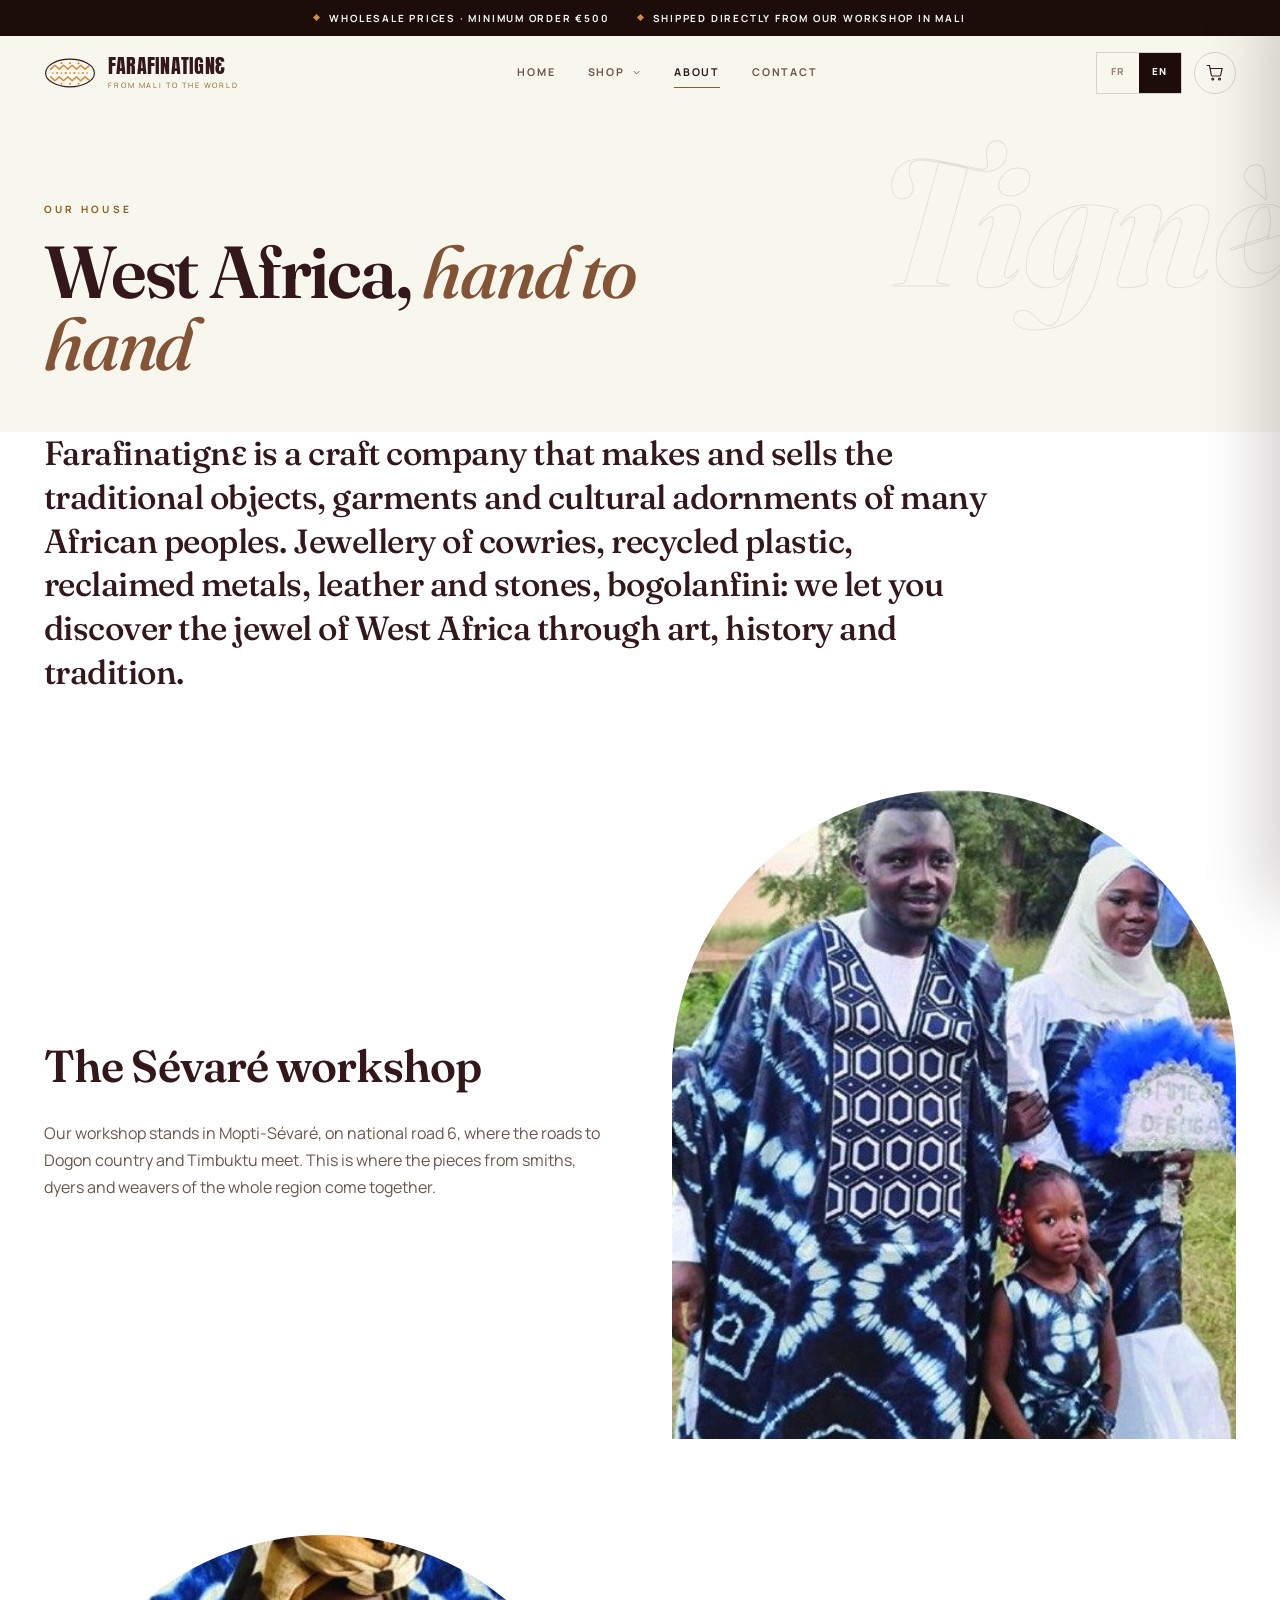
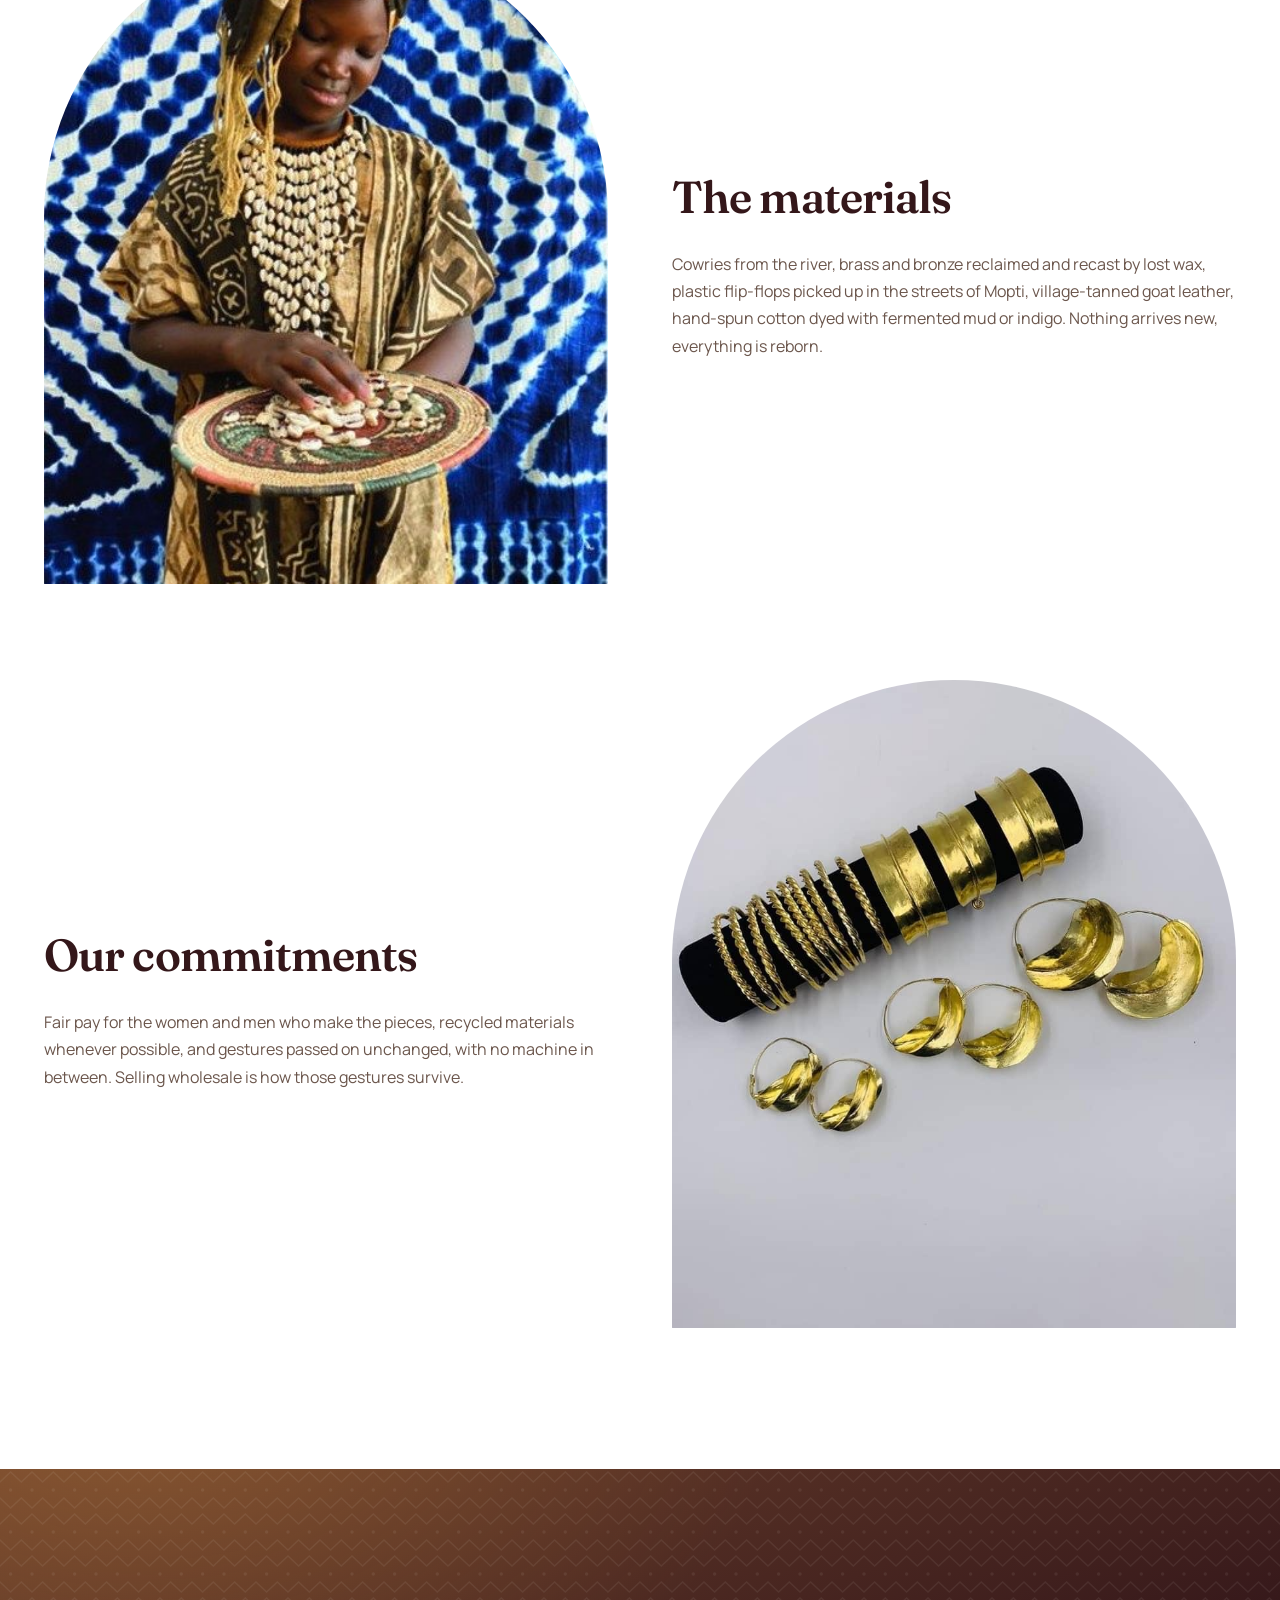
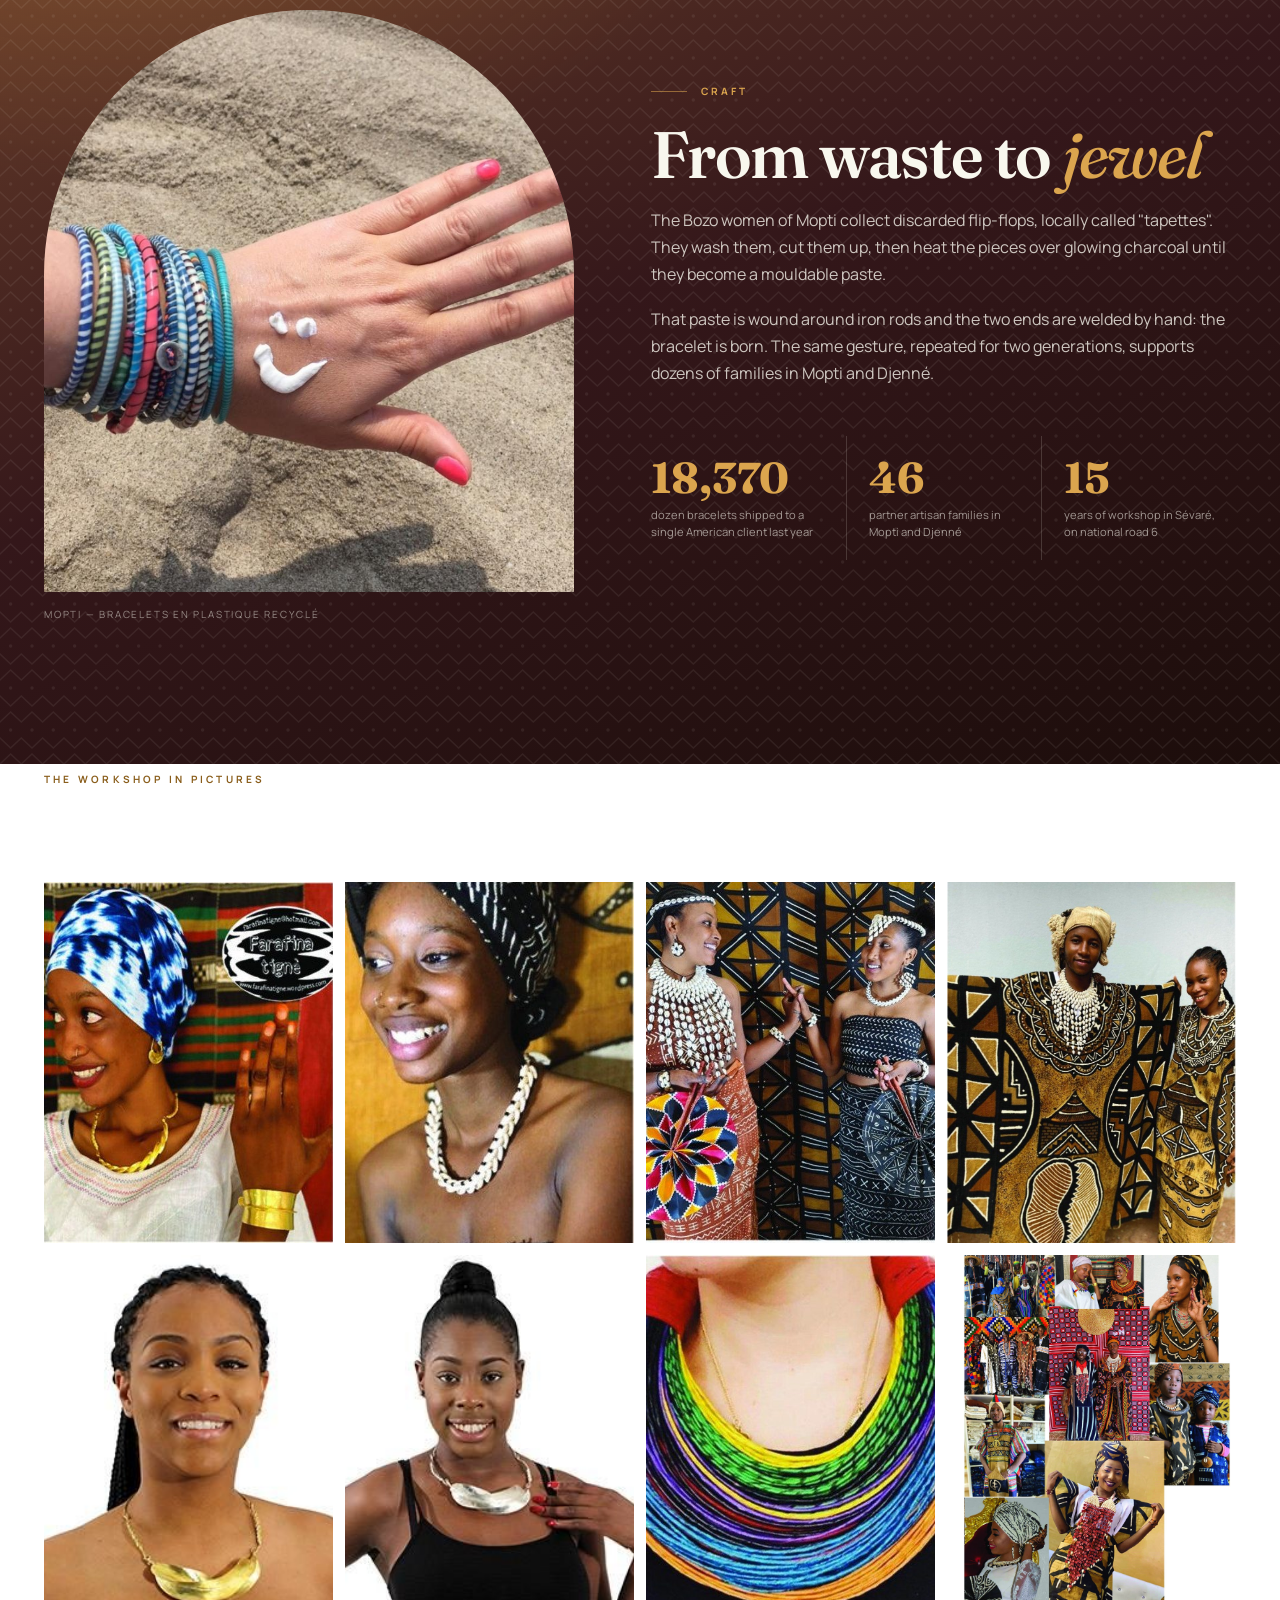
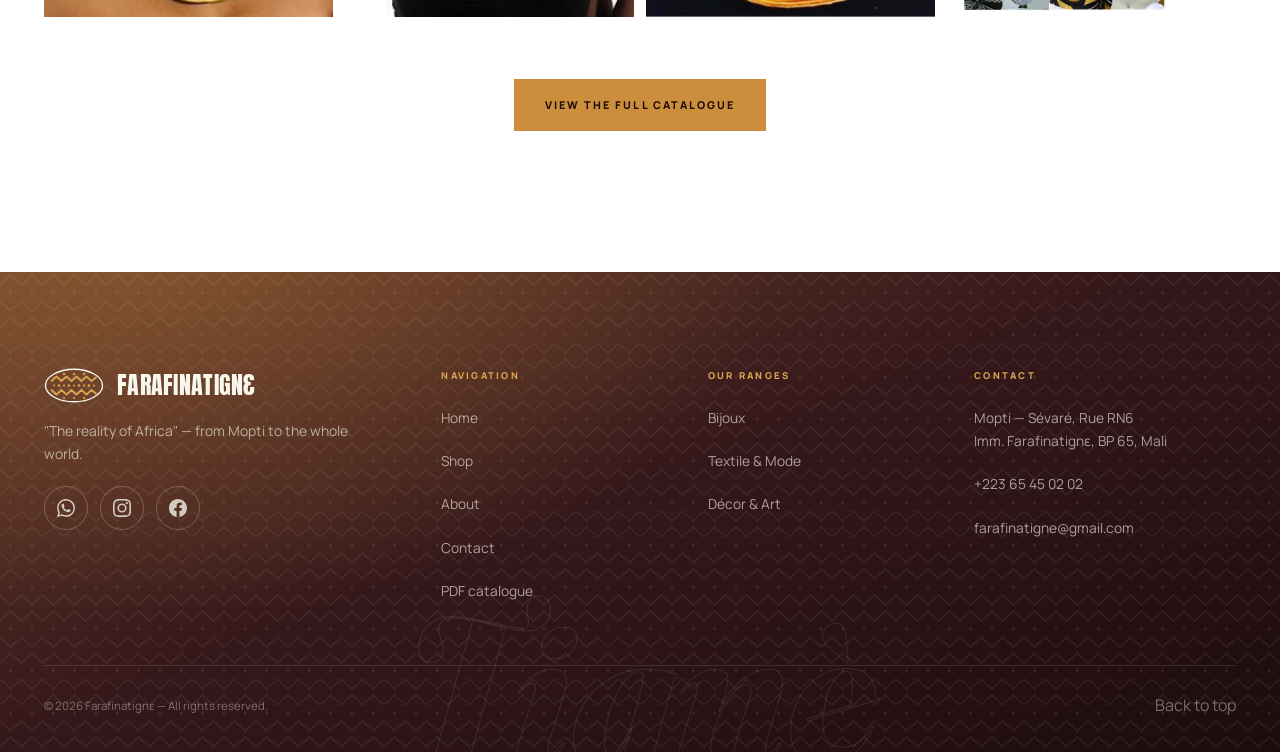
==== a-propos.html @ 68359ae0 "Branche le site sur la base et ouvre l'édition en direct - js/live-data.js : le site affiche d'abord" ====
<!DOCTYPE html>
<html lang="fr">
<head>
<meta charset="utf-8">
<meta name="viewport" content="width=device-width, initial-scale=1, viewport-fit=cover">
<title>À propos — L'atelier de Sévaré | Farafinatignɛ</title>
<meta name="description" content="Farafinatignɛ, entreprise artisanale de Mopti-Sévaré : notre atelier, nos matières recyclées, le savoir-faire des artisanes de Mopti et Djenné.">
<meta name="format-detection" content="telephone=no">
<meta name="theme-color" content="#1C0D0B">
<link rel="canonical" href="https://farafinatigne.com/a-propos.html">
<link rel="alternate" hreflang="fr" href="https://farafinatigne.com/a-propos.html?lang=fr">
<link rel="alternate" hreflang="en" href="https://farafinatigne.com/a-propos.html?lang=en">
<meta property="og:type" content="website">
<meta property="og:site_name" content="Farafinatignɛ">
<meta property="og:title" content="À propos — L'atelier de Sévaré | Farafinatignɛ">
<meta property="og:description" content="Farafinatignɛ, entreprise artisanale de Mopti-Sévaré : notre atelier, nos matières recyclées, le savoir-faire des artisanes de Mopti et Djenné.">
<meta property="og:url" content="https://farafinatigne.com/a-propos.html">
<meta property="og:image" content="https://farafinatigne.com/assets/editorial/atelier-bogolan-duo.jpg">
<meta name="twitter:card" content="summary_large_image">
<link rel="icon" href="assets/favicon.svg" type="image/svg+xml">
<link rel="apple-touch-icon" href="assets/favicon.svg">

<link rel="preconnect" href="https://fonts.googleapis.com">
<link rel="preconnect" href="https://fonts.gstatic.com" crossorigin>
<link href="https://fonts.googleapis.com/css2?family=Fraunces:ital,opsz,wght@0,9..144,400..800;1,9..144,400..700&family=Manrope:wght@300..800&display=swap" rel="stylesheet">
<!-- Wordmark du logo : Anton, seule condensée grasse de Google Fonts qui possède le Ɛ -->
<link href="https://fonts.googleapis.com/css2?family=Anton&text=FARAFINATIGN%C6%90&display=swap" rel="stylesheet">
<!-- Ɛ et ɛ sont absents des sous-ensembles Fraunces et Manrope : repli dédié sur ces deux glyphes -->
<link href="https://fonts.googleapis.com/css2?family=Noto+Serif:ital,wght@0,400..700;1,400..700&text=%C6%90%C9%9B&display=swap" rel="stylesheet">
<link href="https://fonts.googleapis.com/css2?family=Noto+Sans:ital,wght@0,300..800;1,300..800&text=%C6%90%C9%9B&display=swap" rel="stylesheet">
<link rel="stylesheet" href="style.css">
</head>
<body>

<!-- ===== BANDEAU B2B ===== -->
<div class="topbar">
  <span data-i18n="topbar.moq">Prix grossiste · Commande minimum 500 €</span>
  <span data-i18n="topbar.ship">Expédié depuis notre atelier au Mali</span>
</div>

<!-- ===== NAV ===== -->
<nav class="nav" id="nav">
  <div class="wrap nav__inner">
    <a href="index.html" class="nav__logo" aria-label="Farafinatignɛ">
      <svg class="seal" viewBox="0 0 120 70" fill="none" aria-hidden="true">
        <ellipse cx="60" cy="35" rx="57" ry="32.5" stroke="currentColor" stroke-width="2.6"/>
        <g stroke="#CC8D3D" stroke-width="3.4" stroke-linecap="round" stroke-linejoin="round">
          <path d="M15 26 L25 17 L35 26 L45 17 L55 26 L65 17 L75 26 L85 17 L95 26 L104 19"/>
          <path d="M15 44 L25 53 L35 44 L45 53 L55 44 L65 53 L75 44 L85 53 L95 44 L104 51"/>
        </g>
        <g fill="#CC8D3D">
          <path d="M40 9 l3 3 -3 3 -3 -3z"/><path d="M60 9 l3 3 -3 3 -3 -3z"/><path d="M80 9 l3 3 -3 3 -3 -3z"/>
          <circle cx="20" cy="35" r="2"/><circle cx="30" cy="35" r="2.6"/><circle cx="40" cy="35" r="2"/>
          <circle cx="50" cy="35" r="2.6"/><circle cx="60" cy="35" r="2"/><circle cx="70" cy="35" r="2.6"/>
          <circle cx="80" cy="35" r="2"/><circle cx="90" cy="35" r="2.6"/><circle cx="100" cy="35" r="2"/>
          <circle cx="40" cy="60" r="2.2"/><circle cx="60" cy="60" r="2.2"/><circle cx="80" cy="60" r="2.2"/>
        </g>
      </svg>
      <span class="nav__logo-text">
        <b class="wordmark">FARAFINATIGNƐ</b>
        <i>From Mali to the World</i>
      </span>
    </a>

    <ul class="nav__links">
      <li><a href="index.html" data-i18n="nav.home">Accueil</a></li>
      <li class="nav__drop">
        <button class="nav__drop-btn" aria-haspopup="true" aria-expanded="false">
          <span data-i18n="nav.shop">Boutique</span>
          <svg viewBox="0 0 24 24" fill="none" stroke="currentColor" stroke-width="2"><polyline points="6 9 12 15 18 9"/></svg>
        </button>
        <div class="nav__menu">
          <div class="nav__menu-col">
            <a href="boutique.html?cat=bijoux">Bijoux</a>
            <ul>
              <li><a href="boutique.html?cat=bijoux&amp;sub=colliers">Colliers</a></li>
              <li><a href="boutique.html?cat=bijoux&amp;sub=bracelets">Bracelets</a></li>
              <li><a href="boutique.html?cat=bijoux&amp;sub=boucles">Boucles d'oreilles</a></li>
              <li><a href="boutique.html?cat=bijoux&amp;sub=bagues">Bagues</a></li>
              <li><a href="boutique.html?cat=bijoux&amp;sub=earcuffs">Earcuffs</a></li>
            </ul>
          </div>
          <div class="nav__menu-col">
            <a href="boutique.html?cat=textile">Textile &amp; Mode</a>
            <ul>
              <li><a href="boutique.html?cat=textile&amp;sub=tissus">Tissus</a></li>
              <li><a href="boutique.html?cat=textile&amp;sub=coussins">Coussins</a></li>
              <li><a href="boutique.html?cat=textile&amp;sub=couvertures">Couvertures &amp; Plaids</a></li>
              <li><a href="boutique.html?cat=textile&amp;sub=mode">Mode &amp; accessoires</a></li>
            </ul>
          </div>
          <div class="nav__menu-col">
            <a href="boutique.html?cat=decor">Décor &amp; Art</a>
            <ul>
              <li><a href="boutique.html?cat=decor&amp;sub=pieces">Pièces spéciales</a></li>
              <li><a href="boutique.html?cat=decor&amp;sub=objets">Objets de décoration</a></li>
              <li><a href="boutique.html?cat=decor&amp;sub=chemins">Chemins de table</a></li>
              <li><a href="#" data-pdf>Catalogue PDF</a></li>
            </ul>
          </div>
        </div>
      </li>
      <li><a href="a-propos.html" data-i18n="nav.about">À propos</a></li>
      <li><a href="contact.html" data-i18n="nav.contact">Contact</a></li>
    </ul>

    <div class="nav__right">
      <div class="lang lang--desktop" role="group" aria-label="Langue">
        <button data-lang-btn="fr">FR</button>
        <button data-lang-btn="en">EN</button>
      </div>
      <button class="nav__cart" id="cart-open" aria-label="Ma sélection" data-i18n="nav.cart" data-i18n-attr="aria-label">
        <svg viewBox="0 0 24 24" fill="none" stroke="currentColor" stroke-width="1.5"><circle cx="9" cy="20" r="1.3"/><circle cx="18" cy="20" r="1.3"/><path d="M1 2h3.6l2.4 12.4a2 2 0 0 0 2 1.6h8.6a2 2 0 0 0 2-1.6L21.5 6H5.6"/></svg>
        <span class="nav__cart-count" id="cart-count">0</span>
      </button>
      <button class="nav__burger" id="burger" aria-label="Menu"><span></span><span></span><span></span></button>
    </div>
  </div>
</nav>

<!-- ===== MENU MOBILE ===== -->
<div class="nav-mobile" id="nav-mobile">
  <div class="pattern-layer bogolan" aria-hidden="true"></div>
  <div class="nav-mobile__links">
    <a href="index.html" data-i18n="nav.home">Accueil</a>
    <a href="boutique.html" data-i18n="nav.shop">Boutique</a>
    <a href="a-propos.html" data-i18n="nav.about">À propos</a>
    <a href="contact.html" data-i18n="nav.contact">Contact</a>
  </div>
  <div class="nav-mobile__subs">
    <a href="boutique.html?cat=bijoux">Bijoux</a>
    <a href="boutique.html?cat=textile">Textile &amp; Mode</a>
    <a href="boutique.html?cat=decor">Décor &amp; Art</a>
    <a href="#" data-pdf data-i18n="shop.pdf">Catalogue PDF</a>
  </div>
  <div class="nav-mobile__foot">
    <div class="lang" role="group" aria-label="Langue">
      <button data-lang-btn="fr">FR</button>
      <button data-lang-btn="en">EN</button>
    </div>
    <div class="socials">
      <a href="https://wa.me/22365450202" target="_blank" rel="noopener" aria-label="WhatsApp"><svg viewBox="0 0 24 24" fill="currentColor"><path d="M17.47 14.38c-.3-.15-1.76-.87-2.03-.97-.27-.1-.47-.15-.67.15-.2.3-.77.97-.94 1.16-.17.2-.35.22-.64.08-.3-.15-1.26-.46-2.39-1.48-.88-.79-1.48-1.76-1.65-2.06-.17-.3-.02-.46.13-.6.13-.14.3-.35.45-.52.15-.18.2-.3.3-.5.1-.2.05-.37-.03-.52-.07-.15-.67-1.61-.92-2.21-.24-.58-.49-.5-.67-.51h-.57c-.2 0-.52.07-.79.37-.27.3-1.04 1.02-1.04 2.48s1.07 2.87 1.21 3.07c.15.2 2.1 3.2 5.08 4.49.71.3 1.26.49 1.69.62.71.23 1.36.2 1.87.12.57-.09 1.76-.72 2-1.41.25-.7.25-1.29.18-1.42-.08-.12-.28-.2-.58-.34m-5.42 7.4c-1.77 0-3.5-.48-5.03-1.38l-.36-.21-3.74.98 1-3.65-.24-.37a9.86 9.86 0 01-1.51-5.26c0-5.45 4.44-9.88 9.89-9.88 2.64 0 5.12 1.03 6.99 2.9a9.83 9.83 0 012.89 6.99c0 5.45-4.43 9.88-9.89 9.88m8.41-18.3A11.82 11.82 0 0012.05 0C5.5 0 .16 5.34.16 11.89c0 2.1.55 4.14 1.59 5.95L.06 24l6.3-1.65a11.88 11.88 0 005.69 1.45c6.55 0 11.89-5.34 11.89-11.89 0-3.18-1.24-6.17-3.48-8.41z"/></svg></a>
      <a href="https://www.instagram.com/farafinatigne/" target="_blank" rel="noopener" aria-label="Instagram"><svg viewBox="0 0 24 24" fill="currentColor"><path d="M12 2.16c3.2 0 3.58.01 4.85.07 3.25.15 4.77 1.69 4.92 4.92.06 1.27.07 1.65.07 4.85s-.01 3.58-.07 4.85c-.15 3.23-1.66 4.77-4.92 4.92-1.27.06-1.64.07-4.85.07s-3.58-.01-4.85-.07c-3.26-.15-4.77-1.7-4.92-4.92-.06-1.27-.07-1.64-.07-4.85s.01-3.58.07-4.85c.15-3.23 1.66-4.77 4.92-4.92C8.42 2.17 8.8 2.16 12 2.16M12 0C8.74 0 8.33.01 7.05.07 2.7.27.28 2.69.08 7.05.01 8.33 0 8.74 0 12s.01 3.67.07 4.95c.2 4.36 2.62 6.78 6.98 6.98C8.33 23.99 8.74 24 12 24s3.67-.01 4.95-.07c4.35-.2 6.78-2.62 6.98-6.98.06-1.28.07-1.69.07-4.95s-.01-3.67-.07-4.95c-.2-4.35-2.62-6.78-6.98-6.98C15.67.01 15.26 0 12 0m0 5.84a6.16 6.16 0 100 12.32 6.16 6.16 0 000-12.32m0 10.16a4 4 0 110-8 4 4 0 010 8m6.41-11.85a1.44 1.44 0 100 2.88 1.44 1.44 0 000-2.88"/></svg></a>
      <a href="https://www.facebook.com/farafina.tigne/" target="_blank" rel="noopener" aria-label="Facebook"><svg viewBox="0 0 24 24" fill="currentColor"><path d="M24 12.07C24 5.4 18.63 0 12 0S0 5.4 0 12.07C0 18.1 4.39 23.1 10.13 24v-8.44H7.08v-3.49h3.05V9.41c0-3.02 1.79-4.69 4.53-4.69 1.31 0 2.68.24 2.68.24v2.96h-1.51c-1.49 0-1.96.93-1.96 1.89v2.26h3.33l-.53 3.49h-2.8V24C19.61 23.1 24 18.1 24 12.07"/></svg></a>
    </div>
  </div>
</div>

<!-- ===== EN-TÊTE DE PAGE ===== -->
<header class="page-head">
  <div class="page-head__ghost" aria-hidden="true">Tignè</div>
  <div class="wrap page-head__inner">
    <span class="eyebrow" data-i18n="about.eyebrow">Notre maison</span>
    <h1><span data-i18n="about.h1a">L'Afrique de l'Ouest,</span> <em data-i18n="about.h1b">de la main à la main</em></h1>
  </div>
</header>

<section style="padding-top:0">
  <div class="wrap">
    <p class="about__intro reveal" data-i18n="about.intro">L'entreprise artisanale Farafinatignɛ fabrique et commercialise les objets traditionnels, les habits et les parures culturelles de nombreuses ethnies d'Afrique.</p>

    <div class="about__block reveal">
      <div class="about__media"><img src="assets/editorial/atelier-indigo-couple.jpg" alt="Atelier Farafinatignɛ à Sévaré" loading="lazy"></div>
      <div class="about__text">
        <h2 data-i18n="about.s1.t">L'atelier de Sévaré</h2>
        <p data-i18n="about.s1.p"></p>
      </div>
    </div>

    <div class="about__block reveal">
      <div class="about__media"><img src="assets/editorial/atelier-bogolan-femme.jpg" alt="Textiles bogolan et indigo" loading="lazy"></div>
      <div class="about__text">
        <h2 data-i18n="about.s2.t">Les matières</h2>
        <p data-i18n="about.s2.p"></p>
      </div>
    </div>

    <div class="about__block reveal">
      <div class="about__media"><img src="assets/editorial/lifestyle-parure.jpg" alt="Parures en laiton recyclé" loading="lazy"></div>
      <div class="about__text">
        <h2 data-i18n="about.s3.t">Nos engagements</h2>
        <p data-i18n="about.s3.p"></p>
      </div>
    </div>
  </div>
</section>

<!-- ===== SAVOIR-FAIRE ===== -->
<section class="craft">
  <div class="pattern-layer bogolan" aria-hidden="true"></div>
  <div class="wrap craft__grid">
    <figure class="craft__media reveal">
      <img src="assets/editorial/lifestyle-bracelets.jpg" alt="Bracelets en plastique recyclé portés" loading="lazy">
      <figcaption>Mopti — bracelets en plastique recyclé</figcaption>
    </figure>
    <div class="reveal">
      <span class="rule-label" data-i18n="know.eyebrow">Savoir-faire</span>
      <h2 class="section-title"><span data-i18n="know.title1">Du déchet au</span> <em data-i18n="know.title2">bijou</em></h2>
      <p data-i18n="know.p1"></p>
      <p data-i18n="know.p2"></p>
      <div class="stats">
        <div class="stat"><div class="stat__num" data-count="24000">24 000</div><p data-i18n="know.stat1"></p></div>
        <div class="stat"><div class="stat__num" data-count="60">60</div><p data-i18n="know.stat2"></p></div>
        <div class="stat"><div class="stat__num" data-count="20">20</div><p data-i18n="know.stat3"></p></div>
      </div>
    </div>
  </div>
</section>

<!-- ===== GALERIE ===== -->
<section style="padding-top:0">
  <div class="wrap">
    <div class="section-head section-head--left reveal">
      <span class="eyebrow" data-i18n="about.gal">L'atelier en images</span>
    </div>
    <div class="gallery reveal">
      <img src="assets/editorial/portrait-fulani-or.jpg" alt="Parure Fulani en laiton" loading="lazy" data-zoom="assets/editorial/portrait-fulani-or.jpg">
      <img src="assets/editorial/portrait-cauri-sakolo.jpg" alt="Collier cauri Sakolo porté" loading="lazy" data-zoom="assets/editorial/portrait-cauri-sakolo.jpg">
      <img src="assets/editorial/atelier-bogolan-duo.jpg" alt="Pagnes bogolan" loading="lazy" data-zoom="assets/editorial/atelier-bogolan-duo.jpg">
      <img src="assets/editorial/hero-boubou-bogolan.jpg" alt="Grand boubou bogolan" loading="lazy" data-zoom="assets/editorial/hero-boubou-bogolan.jpg">
      <img src="assets/editorial/portrait-laiton.jpg" alt="Collier en laiton martelé" loading="lazy" data-zoom="assets/editorial/portrait-laiton.jpg">
      <img src="assets/editorial/portrait-argent.jpg" alt="Collier en argent martelé" loading="lazy" data-zoom="assets/editorial/portrait-argent.jpg">
      <img src="assets/editorial/hero-cuir-degrade.jpg" alt="Collier en cuir dégradé" loading="lazy" data-zoom="assets/editorial/hero-cuir-degrade.jpg">
      <img src="assets/editorial/galerie-atelier.jpg" alt="La collection Farafinatignɛ" loading="lazy" data-zoom="assets/editorial/galerie-atelier.jpg">
    </div>
    <div class="products-more">
      <a href="boutique.html" class="btn btn--gold" data-i18n="feat.all">Voir tout le catalogue</a>
    </div>
  </div>
</section>


<!-- ===== FOOTER ===== -->
<footer class="footer">
  <div class="pattern-layer bogolan" aria-hidden="true"></div>
  <div class="footer__wordmark" aria-hidden="true">Tignè</div>
  <div class="wrap footer__inner">
    <div class="footer__top">
      <div class="footer__col footer__col--brand">
        <div class="footer__brand">
          <svg class="seal" viewBox="0 0 120 70" fill="none" aria-hidden="true">
            <ellipse cx="60" cy="35" rx="57" ry="32.5" stroke="currentColor" stroke-width="2.6"/>
            <g stroke="#DBA54E" stroke-width="3.4" stroke-linecap="round" stroke-linejoin="round">
              <path d="M15 26 L25 17 L35 26 L45 17 L55 26 L65 17 L75 26 L85 17 L95 26 L104 19"/>
              <path d="M15 44 L25 53 L35 44 L45 53 L55 44 L65 53 L75 44 L85 53 L95 44 L104 51"/>
            </g>
            <g fill="#DBA54E">
              <path d="M40 9 l3 3 -3 3 -3 -3z"/><path d="M60 9 l3 3 -3 3 -3 -3z"/><path d="M80 9 l3 3 -3 3 -3 -3z"/>
              <circle cx="20" cy="35" r="2"/><circle cx="30" cy="35" r="2.6"/><circle cx="40" cy="35" r="2"/>
              <circle cx="50" cy="35" r="2.6"/><circle cx="60" cy="35" r="2"/><circle cx="70" cy="35" r="2.6"/>
              <circle cx="80" cy="35" r="2"/><circle cx="90" cy="35" r="2.6"/><circle cx="100" cy="35" r="2"/>
              <circle cx="40" cy="60" r="2.2"/><circle cx="60" cy="60" r="2.2"/><circle cx="80" cy="60" r="2.2"/>
            </g>
      </svg>
          <b class="wordmark">FARAFINATIGNƐ</b>
        </div>
        <p class="footer__tag" data-i18n="foot.tag">« La réalité de l'Afrique » — de Mopti au monde entier.</p>
        <div class="socials">
          <a href="https://wa.me/22365450202" target="_blank" rel="noopener" aria-label="WhatsApp"><svg viewBox="0 0 24 24" fill="currentColor"><path d="M17.47 14.38c-.3-.15-1.76-.87-2.03-.97-.27-.1-.47-.15-.67.15-.2.3-.77.97-.94 1.16-.17.2-.35.22-.64.08-.3-.15-1.26-.46-2.39-1.48-.88-.79-1.48-1.76-1.65-2.06-.17-.3-.02-.46.13-.6.13-.14.3-.35.45-.52.15-.18.2-.3.3-.5.1-.2.05-.37-.03-.52-.07-.15-.67-1.61-.92-2.21-.24-.58-.49-.5-.67-.51h-.57c-.2 0-.52.07-.79.37-.27.3-1.04 1.02-1.04 2.48s1.07 2.87 1.21 3.07c.15.2 2.1 3.2 5.08 4.49.71.3 1.26.49 1.69.62.71.23 1.36.2 1.87.12.57-.09 1.76-.72 2-1.41.25-.7.25-1.29.18-1.42-.08-.12-.28-.2-.58-.34m-5.42 7.4c-1.77 0-3.5-.48-5.03-1.38l-.36-.21-3.74.98 1-3.65-.24-.37a9.86 9.86 0 01-1.51-5.26c0-5.45 4.44-9.88 9.89-9.88 2.64 0 5.12 1.03 6.99 2.9a9.83 9.83 0 012.89 6.99c0 5.45-4.43 9.88-9.89 9.88m8.41-18.3A11.82 11.82 0 0012.05 0C5.5 0 .16 5.34.16 11.89c0 2.1.55 4.14 1.59 5.95L.06 24l6.3-1.65a11.88 11.88 0 005.69 1.45c6.55 0 11.89-5.34 11.89-11.89 0-3.18-1.24-6.17-3.48-8.41z"/></svg></a>
          <a href="https://www.instagram.com/farafinatigne/" target="_blank" rel="noopener" aria-label="Instagram"><svg viewBox="0 0 24 24" fill="currentColor"><path d="M12 2.16c3.2 0 3.58.01 4.85.07 3.25.15 4.77 1.69 4.92 4.92.06 1.27.07 1.65.07 4.85s-.01 3.58-.07 4.85c-.15 3.23-1.66 4.77-4.92 4.92-1.27.06-1.64.07-4.85.07s-3.58-.01-4.85-.07c-3.26-.15-4.77-1.7-4.92-4.92-.06-1.27-.07-1.64-.07-4.85s.01-3.58.07-4.85c.15-3.23 1.66-4.77 4.92-4.92C8.42 2.17 8.8 2.16 12 2.16M12 0C8.74 0 8.33.01 7.05.07 2.7.27.28 2.69.08 7.05.01 8.33 0 8.74 0 12s.01 3.67.07 4.95c.2 4.36 2.62 6.78 6.98 6.98C8.33 23.99 8.74 24 12 24s3.67-.01 4.95-.07c4.35-.2 6.78-2.62 6.98-6.98.06-1.28.07-1.69.07-4.95s-.01-3.67-.07-4.95c-.2-4.35-2.62-6.78-6.98-6.98C15.67.01 15.26 0 12 0m0 5.84a6.16 6.16 0 100 12.32 6.16 6.16 0 000-12.32m0 10.16a4 4 0 110-8 4 4 0 010 8m6.41-11.85a1.44 1.44 0 100 2.88 1.44 1.44 0 000-2.88"/></svg></a>
          <a href="https://www.facebook.com/farafina.tigne/" target="_blank" rel="noopener" aria-label="Facebook"><svg viewBox="0 0 24 24" fill="currentColor"><path d="M24 12.07C24 5.4 18.63 0 12 0S0 5.4 0 12.07C0 18.1 4.39 23.1 10.13 24v-8.44H7.08v-3.49h3.05V9.41c0-3.02 1.79-4.69 4.53-4.69 1.31 0 2.68.24 2.68.24v2.96h-1.51c-1.49 0-1.96.93-1.96 1.89v2.26h3.33l-.53 3.49h-2.8V24C19.61 23.1 24 18.1 24 12.07"/></svg></a>
        </div>
      </div>

      <div class="footer__col">
        <h4 data-i18n="foot.nav">Navigation</h4>
        <ul>
          <li><a href="index.html" data-i18n="nav.home">Accueil</a></li>
          <li><a href="boutique.html" data-i18n="nav.shop">Boutique</a></li>
          <li><a href="a-propos.html" data-i18n="nav.about">À propos</a></li>
          <li><a href="contact.html" data-i18n="nav.contact">Contact</a></li>
          <li><a href="#" data-pdf data-i18n="shop.pdf">Catalogue PDF</a></li>
        </ul>
      </div>

      <div class="footer__col">
        <h4 data-i18n="foot.cats">Nos gammes</h4>
        <ul>
          <li><a href="boutique.html?cat=bijoux">Bijoux</a></li>
          <li><a href="boutique.html?cat=textile">Textile &amp; Mode</a></li>
          <li><a href="boutique.html?cat=decor">Décor &amp; Art</a></li>
        </ul>
      </div>

      <div class="footer__col footer__col--last">
        <h4 data-i18n="foot.contact">Contact</h4>
        <ul>
          <li>Mopti — Sévaré, Rue RN6<br>Imm. Farafinatignɛ, BP 65, Mali</li>
          <li><a href="https://wa.me/22365450202" target="_blank" rel="noopener">+223 65 45 02 02</a></li>
          <li><a href="mailto:farafinatigne@gmail.com">farafinatigne@gmail.com</a></li>
        </ul>
      </div>
    </div>

    <div class="footer__bottom">
      <p>&copy; <span id="year">2026</span> Farafinatignɛ — <span data-i18n="foot.rights">Tous droits réservés.</span></p>
      <a href="#hero" data-i18n="foot.top">Haut de page</a>
    </div>
  </div>
</footer>

<!-- ===== DRAWER SÉLECTION ===== -->
<div class="overlay" id="overlay"></div>
<aside class="cart" id="cart" aria-label="Ma sélection">
  <div class="cart__head">
    <div>
      <span class="cart__head-eyebrow" data-i18n="cart.eyebrow">Demande de devis</span>
      <h3 data-i18n="cart.title">Ma sélection</h3>
    </div>
    <button class="cart__close" id="cart-close" aria-label="Fermer">&times;</button>
  </div>
  <div class="cart__body" id="cart-body"></div>
  <div class="cart__foot">
    <div class="cart__total"><span data-i18n="cart.total">Total estimé</span><b id="cart-total">0 €</b></div>
    <p class="cart__moq" id="cart-moq"></p>
    <p class="cart__note" data-i18n="cart.note">Les articles « prix sur demande » sont chiffrés dans la facture proforma.</p>
    <div class="cart__actions">
      <button class="btn btn--wa btn--full" id="cart-wa">
        <svg viewBox="0 0 24 24" fill="currentColor"><path d="M17.47 14.38c-.3-.15-1.76-.87-2.03-.97-.27-.1-.47-.15-.67.15-.2.3-.77.97-.94 1.16-.17.2-.35.22-.64.08-.3-.15-1.26-.46-2.39-1.48-.88-.79-1.48-1.76-1.65-2.06-.17-.3-.02-.46.13-.6.13-.14.3-.35.45-.52.15-.18.2-.3.3-.5.1-.2.05-.37-.03-.52-.07-.15-.67-1.61-.92-2.21-.24-.58-.49-.5-.67-.51h-.57c-.2 0-.52.07-.79.37-.27.3-1.04 1.02-1.04 2.48s1.07 2.87 1.21 3.07c.15.2 2.1 3.2 5.08 4.49.71.3 1.26.49 1.69.62.71.23 1.36.2 1.87.12.57-.09 1.76-.72 2-1.41.25-.7.25-1.29.18-1.42-.08-.12-.28-.2-.58-.34"/></svg>
        <span data-i18n="cart.wa">Envoyer par WhatsApp</span>
      </button>
      <button class="btn btn--line btn--full" id="cart-mail">
        <svg viewBox="0 0 24 24" fill="none" stroke="currentColor" stroke-width="1.6"><rect x="2" y="4" width="20" height="16"/><polyline points="22,6 12,13 2,6"/></svg>
        <span data-i18n="cart.mail">Envoyer par e-mail</span>
      </button>
    </div>
    <button class="cart__clear" id="cart-clear" data-i18n="cart.clear">Vider la sélection</button>
  </div>
</aside>

<!-- ===== MODALE CATALOGUE ===== -->
<div class="modal" id="pdf-modal" role="dialog" aria-modal="true" aria-labelledby="pdf-modal-title">
  <div class="modal__box">
    <button class="modal__close" data-pdf-close aria-label="Fermer">&times;</button>
    <span class="eyebrow" data-i18n="pdf.eyebrow">Catalogue grossiste</span>
    <h3 id="pdf-modal-title" data-i18n="pdf.form.title">Accès au catalogue grossiste</h3>
    <p data-i18n="pdf.form.lead">Merci de vous présenter — nous réservons le catalogue et nos tarifs aux acheteurs professionnels.</p>
    <form id="pdf-form" novalidate>
      <div class="field">
        <label for="pdf-name" data-i18n="pdf.form.name">Nom et prénom</label>
        <input id="pdf-name" name="name" type="text" required autocomplete="name">
      </div>
      <div class="field">
        <label for="pdf-email" data-i18n="pdf.form.email">Adresse e-mail</label>
        <input id="pdf-email" name="email" type="email" required autocomplete="email">
      </div>
      <div class="form__row">
        <div class="field">
          <label for="pdf-company" data-i18n="pdf.form.company">Société (facultatif)</label>
          <input id="pdf-company" name="company" type="text" autocomplete="organization">
        </div>
        <div class="field">
          <label for="pdf-country" data-i18n="pdf.form.country">Pays</label>
          <input id="pdf-country" name="country" type="text" autocomplete="country-name">
        </div>
      </div>
      <button type="submit" class="btn btn--solid btn--full" data-i18n="pdf.form.submit">Recevoir le catalogue</button>
      <p class="form__msg" id="pdf-msg"></p>
    </form>
  </div>
</div>

<!-- ===== UTILITAIRES ===== -->
<div class="lightbox" id="lightbox"><button class="lightbox__close" id="lightbox-close" aria-label="Fermer">&times;</button><img src="" alt="" id="lightbox-img"></div>
<div class="toast" id="toast"><svg viewBox="0 0 24 24" fill="none" stroke="currentColor" stroke-width="2.6"><polyline points="20 6 9 17 4 12"/></svg><span id="toast-msg"></span></div>
<button class="to-top" id="to-top" aria-label="Haut de page"><svg viewBox="0 0 24 24" fill="none" stroke="currentColor" stroke-width="2"><polyline points="18 15 12 9 6 15"/></svg></button>
<a href="https://wa.me/22365450202?text=Bonjour%20Farafina%20Tign%C3%A8%2C%20je%20souhaite%20un%20devis%20de%20gros." target="_blank" rel="noopener" class="whatsapp-float" aria-label="WhatsApp">
  <svg viewBox="0 0 24 24"><path d="M.06 24l1.69-6.16A11.87 11.87 0 01.16 11.9C.16 5.35 5.5.01 12.05.01c3.15 0 6.11 1.23 8.34 3.46a11.78 11.78 0 013.46 8.44c0 6.54-5.34 11.88-11.85 11.88-2.01 0-3.98-.51-5.72-1.49L.06 24zm6.59-3.23c1.64.98 3.24 1.49 4.91 1.49 5.44 0 9.86-4.4 9.86-9.81a9.78 9.78 0 00-2.88-6.96 9.85 9.85 0 00-7-2.88C6.05 2.6 1.63 7 1.62 12.42c0 1.74.47 3.4 1.35 4.95l-.98 3.58 3.66-.96zM17.47 14.38c-.3-.15-1.76-.87-2.03-.97-.27-.1-.47-.15-.67.15-.2.3-.77.97-.94 1.16-.17.2-.35.22-.64.08-.3-.15-1.26-.46-2.39-1.48-.88-.79-1.48-1.76-1.65-2.06-.17-.3-.02-.46.13-.6.13-.14.3-.35.45-.52.15-.18.2-.3.3-.5.1-.2.05-.37-.03-.52-.07-.15-.67-1.61-.92-2.21-.24-.58-.49-.5-.67-.51h-.57c-.2 0-.52.07-.79.37-.27.3-1.04 1.02-1.04 2.48s1.07 2.87 1.21 3.07c.15.2 2.1 3.2 5.08 4.49.71.3 1.26.49 1.69.62.71.23 1.36.2 1.87.12.57-.09 1.76-.72 2-1.41.25-.7.25-1.29.18-1.42-.08-.12-.28-.2-.58-.34"/></svg>
</a>

<script src="js/i18n.js"></script>
<script src="js/products.js"></script>
<script src="js/common.js"></script>
<script src="js/cart.js"></script>
<script src="js/home.js"></script>
<!-- Données vivantes : contenu embarqué d'abord, puis valeurs de la base -->
<script src="js/live-data.js"></script>
<!-- Édition en direct depuis le back-office (inerte hors du cadre autorisé) -->
<script src="js/editor-bridge.js"></script>
</body>
</html>
---- style.css ----
/* =========================================================
   FARAFINATIGNƐ — feuille de style unique
   Direction : éditorial « magazine », artisanat ouest-africain.
   Palette : EXTRAITE du bandeau de marque (bogolan ocre / brun / noir).
     #F8F7EE ivoire (lettrage)   #DBA54E or clair   #CC8D3D or
     #B3773F fauve   #835436 brun moyen   #6D412C brun
     #543025 brun profond        #34171A brun-noir  #1C0D0B espresso
   Typo : Fraunces (display) · Manrope (texte) · Anton (wordmark du logo).
   Principes : grille éditoriale asymétrique, type-first, angles droits
   sauf les arches, motif bogolan dessiné en SVG, aucun aplat criard.
   ========================================================= */

:root {
  /* --- surfaces claires --- */
  --paper:   #FFFFFF;
  --ivory:   #F8F7EE;
  --sand:    #F1EADC;

  /* --- bruns du bandeau --- */
  --espresso:#1C0D0B;
  --ink:     #34171A;
  --brown:   #543025;
  --brown-2: #6D412C;
  --brown-3: #835436;
  --tan:     #B3773F;

  /* --- ors --- */
  --gold:      #CC8D3D;
  --gold-light:#DBA54E;
  --gold-deep: #8A5E1C;   /* seule version lisible en petit sur fond clair */

  /* --- encres de texte --- */
  --tx-1: #34171A;
  --tx-2: #6B564C;
  --tx-3: #9A8579;
  --line:   rgba(52, 23, 26, .16);
  --line-2: rgba(52, 23, 26, .08);
  --wa: #128C4A;
  --wa-solid: #25D366;

  /* dégradé brun → noir, l'identité du bandeau */
  --dark-gradient:
    radial-gradient(1000px 620px at 12% -8%, rgba(204, 141, 61, .30) 0%, transparent 62%),
    linear-gradient(158deg, #6D412C 0%, #34171A 48%, var(--espresso) 100%);

  /* --- typo --- */
  /* "Noto Serif"/"Noto Sans" ne servent qu'aux glyphes Ɛ et ɛ, absents de
     Fraunces et Manrope : le navigateur ne bascule que sur ces deux caracteres. */
  --font-display: "Fraunces", "Noto Serif", "Cormorant Garamond", Georgia, serif;
  --font-sans: "Manrope", "Noto Sans", system-ui, -apple-system, "Segoe UI", sans-serif;
  --font-mark: "Anton", "Arial Narrow", Impact, sans-serif;

  /* --- métrique --- */
  --wrap: 1300px;
  --nav-h: 74px;
  --bar-h: 36px;
  --pad: clamp(20px, 5vw, 44px);
}

/* motif bogolan : chevrons + points, dessiné une fois, décliné par opacité */
.bogolan {
  background-image: url("data:image/svg+xml,%3Csvg xmlns='http://www.w3.org/2000/svg' width='64' height='42' viewBox='0 0 64 42'%3E%3Cg fill='none' stroke='%23F8F7EE' stroke-width='1.5' stroke-linecap='square'%3E%3Cpath d='M0 13 L10.6 3 L21.3 13 L32 3 L42.6 13 L53.3 3 L64 13'/%3E%3Cpath d='M0 29 L10.6 39 L21.3 29 L32 39 L42.6 29 L53.3 39 L64 29'/%3E%3C/g%3E%3Cg fill='%23F8F7EE'%3E%3Ccircle cx='10.6' cy='21' r='1.7'/%3E%3Ccircle cx='32' cy='21' r='1.7'/%3E%3Ccircle cx='53.3' cy='21' r='1.7'/%3E%3C/g%3E%3C/svg%3E");
  background-size: 64px 42px;
}

* { margin: 0; padding: 0; box-sizing: border-box; }
html { scroll-behavior: smooth; -webkit-text-size-adjust: 100%; }
body {
  font-family: var(--font-sans);
  font-size: 16px;
  line-height: 1.7;
  color: var(--tx-1);
  background: var(--paper);
  -webkit-font-smoothing: antialiased;
  overflow-x: hidden;
}
img { max-width: 100%; display: block; }
a { color: inherit; text-decoration: none; }
button { font: inherit; color: inherit; cursor: pointer; border: none; background: none; }
input, select, textarea { font: inherit; color: inherit; }
ul { list-style: none; }
::selection { background: var(--gold); color: var(--espresso); }

.wrap { max-width: var(--wrap); margin: 0 auto; padding: 0 var(--pad); }
.sr-only {
  position: absolute; width: 1px; height: 1px; padding: 0; margin: -1px;
  overflow: hidden; clip: rect(0 0 0 0); white-space: nowrap; border: 0;
}
section { padding: clamp(76px, 11vw, 148px) 0; position: relative; }
.section--sand { background: var(--sand); }
.section--ivory { background: var(--ivory); }

/* ---------- typographie éditoriale ---------- */
.rule-label {
  display: inline-flex; align-items: center; gap: 14px;
  font-size: .63rem; font-weight: 700; letter-spacing: .32em; text-transform: uppercase;
  color: var(--gold-deep); margin-bottom: 22px;
}
.rule-label::before { content: ""; width: 36px; height: 1px; background: currentColor; opacity: .55; }
.eyebrow {
  display: inline-block; font-size: .63rem; font-weight: 700;
  letter-spacing: .32em; text-transform: uppercase;
  color: var(--gold-deep); margin-bottom: 18px;
}
.section-title {
  font-family: var(--font-display);
  font-optical-sizing: auto;
  font-weight: 600;
  line-height: 1.02;
  font-size: clamp(2.2rem, 6vw, 4.1rem);
  letter-spacing: -.022em;
  color: var(--ink);
}
.section-title em { font-style: italic; font-weight: 500; color: var(--brown-3); }
.section-lead {
  max-width: 620px; margin: 22px auto 0;
  color: var(--tx-2); font-size: 1rem;
}
.section-head { max-width: 900px; margin-bottom: clamp(44px, 6vw, 76px); }
.section-head--center { text-align: center; margin-left: auto; margin-right: auto; }
.section-head--center .section-lead { margin-left: auto; margin-right: auto; }

/* ---------- boutons ---------- */
.btn {
  display: inline-flex; align-items: center; justify-content: center; gap: 11px;
  min-height: 52px; padding: 15px 30px;
  font-size: .67rem; font-weight: 800;
  letter-spacing: .19em; text-transform: uppercase;
  border: 1px solid transparent;
  transition: background-color .35s, color .35s, border-color .35s;
}
.btn svg { width: 15px; height: 15px; flex: none; }
.btn--solid { background: var(--espresso); color: var(--ivory); border-color: var(--espresso); }
.btn--solid:hover { background: var(--brown); border-color: var(--brown); }
.btn--gold { background: var(--gold); color: var(--espresso); border-color: var(--gold); }
.btn--gold:hover { background: var(--gold-light); border-color: var(--gold-light); }
.btn--line { color: var(--ink); border-color: var(--line); }
.btn--line:hover { border-color: var(--ink); }
.btn--wa { color: var(--wa); border-color: rgba(18, 140, 74, .4); }
.btn--wa:hover { background: var(--wa-solid); color: #06210F; border-color: var(--wa-solid); }
.btn--full { width: 100%; }
.btn--sm { min-height: 44px; padding: 12px 20px; font-size: .62rem; }
.btn:disabled { opacity: .35; pointer-events: none; }
.on-dark .btn--line { color: var(--ivory); border-color: rgba(248, 247, 238, .3); }
.on-dark .btn--line:hover { border-color: var(--ivory); }

/* lien texte souligné, utilisé partout en action secondaire */
.link-u {
  display: inline-flex; align-items: center; gap: 9px;
  font-size: .66rem; font-weight: 800; letter-spacing: .16em; text-transform: uppercase;
  color: var(--ink); position: relative; padding: 10px 0; min-height: 44px;
}
.link-u::after {
  content: ""; position: absolute; left: 0; bottom: 6px; height: 1px; width: 100%;
  background: currentColor; opacity: .28; transition: opacity .3s;
}
.link-u:hover::after { opacity: 1; }
.link-u svg { width: 14px; height: 14px; transition: transform .3s; }
.link-u:hover svg { transform: translateX(4px); }

/* =========================================================
   BANDEAU + NAVIGATION
   ========================================================= */
.topbar {
  position: fixed; top: 0; left: 0; right: 0; z-index: 60;
  height: var(--bar-h);
  display: flex; align-items: center; justify-content: center; gap: 28px;
  background: var(--espresso); color: var(--ivory);
  font-size: .62rem; font-weight: 700; letter-spacing: .18em; text-transform: uppercase;
  overflow: hidden;
}
.topbar span { display: inline-flex; align-items: center; gap: 10px; white-space: nowrap; }
.topbar span::before {
  content: ""; width: 5px; height: 5px; background: var(--gold); transform: rotate(45deg); flex: none;
}

.nav {
  position: fixed; top: var(--bar-h); left: 0; right: 0; z-index: 55;
  height: var(--nav-h); display: flex; align-items: center;
  background: rgba(248, 247, 238, .82);
  backdrop-filter: blur(12px); -webkit-backdrop-filter: blur(12px);
  border-bottom: 1px solid transparent;
  transition: height .35s, background-color .35s, border-color .35s;
}
.nav.scrolled {
  height: 62px; background: rgba(248, 247, 238, .97); border-bottom-color: var(--line-2);
}
.nav__inner { display: flex; align-items: center; justify-content: space-between; gap: 18px; width: 100%; }
.nav__logo { display: flex; align-items: center; gap: 12px; flex: none; color: var(--ink); min-height: 46px; }
.nav__logo .seal { width: 52px; height: 30px; flex: none; }
.nav__logo-text { display: flex; flex-direction: column; line-height: 1; }
/* wordmark repris du logo officiel : condensee grasse, tres serree */
.wordmark { font-family: var(--font-mark); font-weight: 400; letter-spacing: .012em; }
.nav__logo-text b { font-size: 1.28rem; color: var(--ink); line-height: .96; }
.nav__logo-text i {
  font-style: normal; font-size: .46rem; letter-spacing: .26em;
  text-transform: uppercase; color: var(--gold-deep); margin-top: 6px; white-space: nowrap;
}

.nav__links { display: flex; align-items: center; gap: 32px; }
.nav__links > li { position: relative; }
.nav__links a, .nav__drop-btn {
  display: inline-flex; align-items: center; gap: 6px;
  font-size: .67rem; font-weight: 700; letter-spacing: .17em; text-transform: uppercase;
  color: var(--tx-2); padding: 8px 0; position: relative; transition: color .3s;
}
.nav__links a::after, .nav__drop-btn::after {
  content: ""; position: absolute; left: 0; bottom: 2px; width: 0; height: 1px;
  background: var(--gold-deep); transition: width .35s;
}
.nav__links a:hover, .nav__drop-btn:hover,
.nav__links a.is-current, .nav__drop-btn.is-current { color: var(--ink); }
.nav__links a:hover::after, .nav__drop-btn:hover::after,
.nav__links a.is-current::after, .nav__drop-btn.is-current::after { width: 100%; }
.nav__drop-btn svg { width: 11px; height: 11px; transition: transform .3s; }
.nav__drop:hover .nav__drop-btn svg, .nav__drop.open .nav__drop-btn svg { transform: rotate(180deg); }

.nav__menu {
  position: absolute; top: calc(100% + 12px); left: 50%; transform: translate(-50%, 10px);
  width: min(720px, 86vw);
  display: grid; grid-template-columns: repeat(3, 1fr);
  background: var(--ivory); border: 1px solid var(--line-2);
  box-shadow: 0 28px 60px rgba(52, 23, 26, .16);
  opacity: 0; visibility: hidden; pointer-events: none;
  transition: opacity .3s, transform .3s, visibility .3s;
}
.nav__drop:hover .nav__menu, .nav__drop.open .nav__menu, .nav__menu:hover {
  opacity: 1; visibility: visible; pointer-events: auto; transform: translate(-50%, 0);
}
.nav__menu-col { padding: 24px 22px; border-right: 1px solid var(--line-2); }
.nav__menu-col:last-child { border-right: none; }
.nav__menu-col > a {
  font-family: var(--font-display); font-size: 1.16rem; font-weight: 700;
  letter-spacing: 0; text-transform: none; color: var(--ink); margin-bottom: 12px; display: block;
}
.nav__menu-col > a::after { display: none; }
.nav__menu-col ul { display: flex; flex-direction: column; }
.nav__menu-col ul a {
  font-size: .78rem; font-weight: 500; letter-spacing: .02em; text-transform: none;
  color: var(--tx-2); padding: 7px 0;
}
.nav__menu-col ul a:hover { color: var(--gold-deep); }

.nav__right { display: flex; align-items: center; gap: 12px; flex: none; }
.lang { display: flex; align-items: center; border: 1px solid var(--line); height: 42px; overflow: hidden; }
.lang button {
  padding: 0 13px; height: 100%; min-width: 42px;
  font-size: .61rem; font-weight: 800; letter-spacing: .12em;
  color: var(--tx-3); transition: background-color .3s, color .3s;
}
.lang button.is-active { background: var(--espresso); color: var(--ivory); }
.lang button:not(.is-active):hover { color: var(--ink); }

.nav__cart {
  position: relative; display: grid; place-items: center;
  width: 42px; height: 42px; border-radius: 50%;
  border: 1px solid var(--line); color: var(--ink);
  transition: border-color .3s, color .3s;
}
.nav__cart:hover { border-color: var(--gold-deep); color: var(--gold-deep); }
.nav__cart svg { width: 18px; height: 18px; }
.nav__cart.pulse { animation: pulse .5s ease; }
@keyframes pulse { 50% { transform: scale(1.14); } }
.nav__cart-count {
  position: absolute; top: -2px; right: -2px;
  min-width: 18px; height: 18px; padding: 0 4px; border-radius: 50%;
  background: var(--gold); color: var(--espresso);
  font-size: .6rem; font-weight: 700; line-height: 1;
  display: grid; place-items: center; transform: scale(0); transition: transform .3s;
}
.nav__cart-count.show { transform: scale(1); }
.nav__burger {
  display: none; flex-direction: column; gap: 5px;
  width: 42px; height: 42px; align-items: center; justify-content: center; border: 1px solid var(--line);
}
.nav__burger span { width: 16px; height: 1px; background: var(--ink); transition: .3s; }
.nav__burger.open span:nth-child(1) { transform: translateY(6px) rotate(45deg); background: var(--gold-deep); }
.nav__burger.open span:nth-child(2) { opacity: 0; }
.nav__burger.open span:nth-child(3) { transform: translateY(-6px) rotate(-45deg); background: var(--gold-deep); }

/* menu mobile — panneau espresso à motif */
.nav-mobile {
  position: fixed; inset: 0; z-index: 54;
  background: var(--dark-gradient); color: var(--ivory);
  display: flex; flex-direction: column; justify-content: center;
  padding: calc(var(--bar-h) + var(--nav-h)) var(--pad) 36px;
  opacity: 0; pointer-events: none;
  transition: opacity .45s cubic-bezier(.16, 1, .3, 1);
  overflow-y: auto;
}
/* calque de motif réutilisable sur les surfaces sombres */
.pattern-layer { position: absolute; inset: 0; opacity: .07; pointer-events: none; z-index: 0; }
.nav-mobile.open { opacity: 1; pointer-events: auto; }
.nav-mobile__links { display: flex; flex-direction: column; position: relative; z-index: 2; }
.nav-mobile__links > a {
  font-family: var(--font-display); font-style: italic; font-weight: 600;
  font-size: clamp(1.9rem, 9vw, 2.9rem);
  color: rgba(248, 247, 238, .74); padding: 13px 0;
  border-bottom: 1px solid rgba(248, 247, 238, .12);
  opacity: 0; transform: translateY(18px);
  transition: opacity .5s, transform .5s, color .3s;
}
.nav-mobile.open .nav-mobile__links > a { opacity: 1; transform: none; }
.nav-mobile.open .nav-mobile__links > a:nth-child(1) { transition-delay: .06s; }
.nav-mobile.open .nav-mobile__links > a:nth-child(2) { transition-delay: .12s; }
.nav-mobile.open .nav-mobile__links > a:nth-child(3) { transition-delay: .18s; }
.nav-mobile.open .nav-mobile__links > a:nth-child(4) { transition-delay: .24s; }
.nav-mobile__links a.is-current { color: var(--gold-light); }
.nav-mobile__subs { display: flex; flex-wrap: wrap; gap: 6px 16px; padding: 18px 0 4px; position: relative; z-index: 2; }
.nav-mobile__subs a {
  font-size: .66rem; letter-spacing: .16em; text-transform: uppercase;
  color: rgba(248, 247, 238, .62); display: inline-flex; align-items: center; min-height: 40px;
  border-bottom: 1px solid transparent;
}
.nav-mobile__subs a:hover { color: var(--gold-light); border-color: var(--gold-light); }
.nav-mobile__foot { margin-top: 24px; display: flex; align-items: center; gap: 16px; position: relative; z-index: 2; }
.nav-mobile .lang { border-color: rgba(248, 247, 238, .26); }
.nav-mobile .lang button { color: rgba(248, 247, 238, .62); }
.nav-mobile .lang button.is-active { background: var(--gold); color: var(--espresso); }
.nav-mobile .socials a { border-color: rgba(248, 247, 238, .26); color: rgba(248, 247, 238, .82); }
.nav-mobile .socials a:hover { border-color: var(--gold-light); color: var(--gold-light); }

/* =========================================================
   HERO — grille éditoriale : type à gauche, arche sur panneau
   ========================================================= */
.hero { position: relative; background: var(--ivory); overflow: hidden; }
/* panneau sombre à motif, plein bord droit */
.hero::after {
  content: ""; position: absolute; top: 0; right: 0; bottom: 0; width: 46%;
  background-color: var(--espresso); background-image: var(--dark-gradient);
  z-index: 0;
}
.hero__pattern {
  position: absolute; top: 0; right: 0; bottom: 0; width: 46%;
  opacity: .09; z-index: 1; pointer-events: none;
}
.hero__grid {
  position: relative; z-index: 3;
  display: grid; grid-template-columns: 1fr minmax(0, .82fr);
  gap: clamp(24px, 4vw, 60px); align-items: center;
  min-height: 100svh;
  padding-top: calc(var(--bar-h) + var(--nav-h) + clamp(24px, 4vw, 56px));
  padding-bottom: clamp(96px, 12vw, 150px);
}
.hero__col { max-width: 620px; }
.hero__title {
  font-family: var(--font-display); font-weight: 600;
  font-size: clamp(3rem, 7.4vw, 6.4rem); line-height: .92; letter-spacing: -.035em;
  color: var(--ink);
}
.hero__title em { font-style: italic; font-weight: 500; color: var(--brown-3); }
.hero__sub { margin-top: 24px; max-width: 460px; color: var(--tx-2); font-size: clamp(.96rem, 2.3vw, 1.06rem); }
.hero__actions { margin-top: 34px; display: flex; align-items: center; gap: 22px; flex-wrap: wrap; }
.hero__index {
  margin-top: clamp(34px, 5vw, 54px); display: flex; gap: 30px; flex-wrap: wrap;
  padding-top: 22px; border-top: 1px solid var(--line-2);
}
.hero__index a { display: flex; flex-direction: column; gap: 3px; }
.hero__index b {
  font-family: var(--font-display); font-size: .82rem; font-weight: 700; color: var(--gold-deep);
}
.hero__index span {
  font-size: .68rem; letter-spacing: .13em; text-transform: uppercase; color: var(--tx-2);
  border-bottom: 1px solid transparent; padding-bottom: 2px; transition: .3s;
}
.hero__index a:hover span { color: var(--ink); border-color: var(--ink); }

/* l'arche : la signature visuelle du site */
.hero__art { position: relative; }
.hero__arch {
  position: relative; overflow: hidden;
  border-radius: 999px 999px 4px 4px;
  /* hauteur pilotée par la fenêtre : l'arche ne doit jamais passer
     sous le bandeau de preuve qui ferme le hero. */
  height: clamp(360px, calc(100svh - var(--bar-h) - var(--nav-h) - 210px), 660px);
  box-shadow: 0 34px 70px rgba(28, 13, 11, .38);
}
.hero__arch img { width: 100%; height: 100%; object-fit: cover; object-position: 50% 26%; }
.hero__arch::after {
  content: ""; position: absolute; inset: 10px;
  border: 1px solid rgba(248, 247, 238, .38); border-radius: 999px 999px 2px 2px;
  pointer-events: none;
}
.hero__stamp {
  position: absolute; left: 50%; bottom: -22px; transform: translateX(-50%);
  background: var(--gold); color: var(--espresso);
  padding: 9px 20px; font-size: .58rem; font-weight: 800;
  letter-spacing: .24em; text-transform: uppercase; white-space: nowrap;
}
.hero__side {
  position: absolute; left: clamp(8px, 1.2vw, 16px); top: 50%;
  transform: rotate(180deg) translateY(50%); writing-mode: vertical-rl;
  font-size: .55rem; letter-spacing: .38em; text-transform: uppercase; color: var(--tx-3); z-index: 3;
}

/* bandeau preuve au pied du hero */
.hero__band {
  position: absolute; left: 0; right: 0; bottom: 0; z-index: 4;
  background: var(--espresso); color: var(--ivory);
}
.hero__band .wrap {
  display: grid; grid-template-columns: repeat(3, 1fr);
  align-items: center; min-height: 92px;
}
.hero__band-item {
  display: flex; align-items: center; gap: 14px; padding: 16px 0;
  border-left: 1px solid rgba(248, 247, 238, .14); padding-left: 24px;
}
.hero__band-item:first-child { border-left: none; padding-left: 0; }
.hero__band-item b {
  font-family: var(--font-display); font-size: 1.42rem; font-weight: 700; color: var(--gold-light); line-height: 1;
}
.hero__band-item span { font-size: .64rem; letter-spacing: .16em; text-transform: uppercase; color: rgba(248, 247, 238, .7); }

/* =========================================================
   MARQUEE
   ========================================================= */
.marquee { overflow: hidden; background: var(--sand); border-bottom: 1px solid var(--line-2); padding: 16px 0; }
.marquee__track { display: flex; align-items: center; gap: 28px; width: max-content; animation: slide 46s linear infinite; }
.marquee__track span {
  font-family: var(--font-display); font-style: italic; font-weight: 500;
  font-size: clamp(1.05rem, 2.8vw, 1.6rem); color: var(--brown-2); white-space: nowrap;
}
.marquee__track i { color: var(--gold); font-size: .5rem; font-style: normal; }
@keyframes slide { to { transform: translateX(-33.333%); } }

/* =========================================================
   MANIFESTE
   ========================================================= */
.manifesto__grid { display: grid; grid-template-columns: 1.15fr .85fr; gap: clamp(30px, 6vw, 84px); align-items: start; }
.manifesto__lead {
  font-family: var(--font-display); font-weight: 500;
  font-size: clamp(1.5rem, 3.4vw, 2.5rem); line-height: 1.24; color: var(--ink); letter-spacing: -.015em;
}
.manifesto__lead em { font-style: italic; color: var(--brown-3); }
.manifesto__cols { margin-top: 30px; display: grid; grid-template-columns: 1fr 1fr; gap: 26px; }
.manifesto__cols p { color: var(--tx-2); font-size: .93rem; }
/* largeur bornée : les portraits d'archive sont petits, on évite de les étirer */
.manifesto__aside { position: relative; max-width: 460px; margin-left: auto; }
.manifesto__aside img { width: 100%; aspect-ratio: 3 / 4; object-fit: cover; }
.manifesto__quote {
  margin-top: 20px; padding-left: 20px; border-left: 2px solid var(--gold);
  font-family: var(--font-display); font-style: italic; font-size: 1.1rem; color: var(--brown-2);
}

/* =========================================================
   GAMMES — grille éditoriale numérotée
   ========================================================= */
.ranges { display: grid; gap: clamp(30px, 5vw, 64px); }
.range {
  display: grid; grid-template-columns: 1fr 1fr; gap: clamp(24px, 5vw, 70px);
  align-items: center; padding-bottom: clamp(30px, 5vw, 64px); border-bottom: 1px solid var(--line-2);
}
.range:last-child { border-bottom: none; padding-bottom: 0; }
.range:nth-child(even) .range__media { order: 2; }
.range__media { position: relative; }
.range__arch {
  overflow: hidden; border-radius: 999px 999px 3px 3px; aspect-ratio: 4 / 4.2; background: var(--sand);
}
.range__arch img { width: 100%; height: 100%; object-fit: cover; transition: transform 1.1s cubic-bezier(.16, 1, .3, 1); }
.range:hover .range__arch img { transform: scale(1.05); }
.range__num {
  position: absolute; top: -18px; left: -10px;
  font-family: var(--font-display); font-size: clamp(3.4rem, 8vw, 6rem); font-weight: 700;
  color: transparent; -webkit-text-stroke: 1px rgba(52, 23, 26, .28); line-height: 1; z-index: 2;
}
.range:nth-child(even) .range__num { left: auto; right: -10px; }
.range__body h3 {
  font-family: var(--font-display); font-size: clamp(1.9rem, 4.2vw, 3rem);
  font-weight: 600; letter-spacing: -.02em; color: var(--ink); margin-bottom: 14px;
}
.range__body > p { color: var(--tx-2); max-width: 460px; }
.range__subs { display: flex; flex-wrap: wrap; gap: 8px; margin: 24px 0 26px; }
.range__subs a {
  font-size: .64rem; font-weight: 700; letter-spacing: .12em; text-transform: uppercase;
  color: var(--tx-2); border: 1px solid var(--line); padding: 9px 15px; min-height: 42px;
  display: inline-flex; align-items: center; transition: .3s;
}
.range__subs a:hover { border-color: var(--ink); color: var(--ink); }
.range__count { font-size: .64rem; letter-spacing: .2em; text-transform: uppercase; color: var(--gold-deep); font-weight: 700; }

/* =========================================================
   CARTES PRODUITS — sobres, la photo d'abord
   ========================================================= */
.products { display: grid; grid-template-columns: repeat(4, 1fr); gap: clamp(16px, 2.2vw, 30px); }
.card { display: flex; flex-direction: column; position: relative; }
.card__media {
  position: relative; aspect-ratio: 4 / 5; overflow: hidden; background: var(--sand);
}
.card__media img { width: 100%; height: 100%; object-fit: cover; transition: transform 1s cubic-bezier(.16, 1, .3, 1); }
.card:hover .card__media img { transform: scale(1.04); }
.card__tag {
  position: absolute; top: 0; left: 0;
  padding: 7px 13px; font-size: .54rem; font-weight: 800;
  letter-spacing: .18em; text-transform: uppercase;
  background: var(--ivory); color: var(--ink);
}
.card__tag--signature { background: var(--gold); color: var(--espresso); }
.card__tag--best { background: var(--espresso); color: var(--ivory); }
.card__tag--gros { background: var(--brown-2); color: var(--ivory); }
.card__tag--piece-speciale { background: var(--ivory); color: var(--brown-2); }
.card__tag--nouveau { background: var(--tan); color: var(--espresso); }
.card__zoom {
  position: absolute; bottom: 10px; right: 10px;
  width: 42px; height: 42px; display: grid; place-items: center;
  background: rgba(248, 247, 238, .94); color: var(--ink);
  opacity: 0; transform: translateY(6px); transition: .3s;
}
.card:hover .card__zoom { opacity: 1; transform: none; }
.card__zoom svg { width: 16px; height: 16px; }
.card__body { padding: 16px 2px 0; display: flex; flex-direction: column; flex: 1; }
.card__cat { font-size: .55rem; letter-spacing: .22em; text-transform: uppercase; color: var(--gold-deep); font-weight: 800; }
.card__name {
  font-family: var(--font-display); font-size: 1.18rem; font-weight: 600;
  line-height: 1.24; margin: 6px 0 7px; color: var(--ink);
}
.card__desc {
  color: var(--tx-2); font-size: .8rem; line-height: 1.55;
  display: -webkit-box; -webkit-line-clamp: 2; -webkit-box-orient: vertical; overflow: hidden;
  margin-bottom: 12px;
}
.card__foot {
  margin-top: auto; padding-top: 12px; border-top: 1px solid var(--line-2);
  display: flex; align-items: baseline; justify-content: space-between; gap: 10px; flex-wrap: wrap;
}
.price {
  font-family: var(--font-display); font-size: 1.34rem; font-weight: 700; color: var(--ink);
  display: inline-flex; align-items: baseline; gap: 6px;
}
.price__from, .price__unit {
  font-family: var(--font-sans); font-style: normal;
  font-size: .58rem; letter-spacing: .12em; text-transform: uppercase; color: var(--tx-3); font-weight: 700;
}
.price--quote { font-family: var(--font-display); font-style: italic; font-size: 1.02rem; color: var(--brown-3); }
.card__ref { font-size: .56rem; letter-spacing: .14em; color: var(--tx-3); }
.card__actions { margin-top: 12px; }
.card__add {
  width: 100%; min-height: 46px; padding: 12px 14px;
  border: 1px solid var(--line); background: transparent; color: var(--ink);
  font-size: .6rem; font-weight: 800; letter-spacing: .14em; text-transform: uppercase;
  transition: background-color .3s, color .3s, border-color .3s;
}
.card__add:hover { background: var(--espresso); color: var(--ivory); border-color: var(--espresso); }
.card__ico {
  width: 44px; height: 44px; flex: none; display: grid; place-items: center;
  border: 1px solid var(--line); color: var(--tx-2); transition: .3s;
}
.card__ico svg { width: 15px; height: 15px; }
.card__ico:hover { color: var(--wa); border-color: rgba(18, 140, 74, .45); }
.card__ico--mail:hover { color: var(--gold-deep); border-color: rgba(138, 94, 28, .45); }
.products-more { margin-top: clamp(40px, 5vw, 62px); text-align: center; }

/* =========================================================
   LOOKBOOK — bande horizontale des nouvelles pièces
   ========================================================= */
.lookbook__strip {
  display: grid; grid-auto-flow: column; grid-auto-columns: minmax(240px, 1fr);
  gap: clamp(12px, 1.6vw, 22px);
  overflow-x: auto; scroll-snap-type: x mandatory;
  scrollbar-width: none; padding-bottom: 6px;
}
.lookbook__strip::-webkit-scrollbar { display: none; }
.lookbook__strip figure { scroll-snap-align: start; }
.lookbook__strip img {
  width: 100%; aspect-ratio: 3 / 4; object-fit: cover; background: var(--sand);
  cursor: zoom-in; transition: opacity .3s;
}
.lookbook__strip img:hover { opacity: .88; }
.lookbook__strip figcaption {
  margin-top: 12px; font-size: .63rem; font-weight: 700;
  letter-spacing: .16em; text-transform: uppercase; color: var(--tx-2);
}
.lookbook__hint {
  margin-top: 20px; font-size: .68rem; letter-spacing: .12em;
  text-transform: uppercase; color: var(--tx-3);
}
@media (max-width: 760px) {
  .lookbook__strip { grid-auto-columns: minmax(200px, 68vw); }
}

/* =========================================================
   SAVOIR-FAIRE — bande sombre pleine largeur
   ========================================================= */
.craft { background-color: var(--espresso); background-image: var(--dark-gradient); color: var(--ivory); position: relative; overflow: hidden; }
.craft__pattern { position: absolute; inset: 0; opacity: .06; pointer-events: none; }
.craft .wrap { position: relative; z-index: 2; }
.craft__grid { display: grid; grid-template-columns: .95fr 1.05fr; gap: clamp(30px, 6vw, 80px); align-items: center; }
.craft__media { position: relative; }
.craft__media img { width: 100%; aspect-ratio: 4 / 4.4; object-fit: cover; border-radius: 999px 999px 3px 3px; }
.craft__media figcaption {
  margin-top: 14px; font-size: .62rem; letter-spacing: .18em; text-transform: uppercase;
  color: rgba(248, 247, 238, .5);
}
.craft .eyebrow, .craft .rule-label { color: var(--gold-light); }
.craft .section-title { color: var(--ivory); }
.craft .section-title em { color: var(--gold-light); }
.craft p { color: rgba(248, 247, 238, .78); margin-top: 18px; }
.stats { display: grid; grid-template-columns: repeat(3, 1fr); gap: 0; margin-top: clamp(32px, 5vw, 48px); }
.stat { padding: 20px 20px 20px 0; border-left: 1px solid rgba(248, 247, 238, .16); padding-left: 22px; }
.stat:first-child { border-left: none; padding-left: 0; }
.stat__num { font-family: var(--font-display); font-size: clamp(1.8rem, 4vw, 2.7rem); color: var(--gold-light); line-height: 1; font-weight: 700; }
.stat p { font-size: .7rem; color: rgba(248, 247, 238, .58); margin-top: 8px; line-height: 1.5; }

/* =========================================================
   CATALOGUE PDF
   ========================================================= */
.pdf__inner {
  display: grid; grid-template-columns: 1.1fr .9fr; gap: clamp(30px, 5vw, 76px); align-items: center;
}
.pdf__cover { position: relative; }
.pdf__cover img {
  width: 100%; aspect-ratio: 3 / 4; object-fit: cover;
  transform: rotate(-2.2deg); box-shadow: 0 30px 60px rgba(52, 23, 26, .24);
}
.pdf__cover::before {
  content: ""; position: absolute; inset: 18px -18px -18px 18px;
  border: 1px solid var(--gold); z-index: -1;
}
.pdf__meta { display: flex; gap: 22px; margin: 22px 0 28px; flex-wrap: wrap; }
.pdf__meta li {
  font-size: .63rem; letter-spacing: .16em; text-transform: uppercase; color: var(--tx-3);
  display: flex; align-items: center; gap: 8px;
}
.pdf__meta li::before { content: ""; width: 5px; height: 5px; background: var(--gold); transform: rotate(45deg); }

/* =========================================================
   PROCESSUS
   ========================================================= */
.steps { display: grid; grid-template-columns: repeat(4, 1fr); gap: clamp(18px, 3vw, 40px); }
.step { padding-top: 22px; border-top: 2px solid var(--ink); }
.step:nth-child(2) { border-color: var(--brown-2); }
.step:nth-child(3) { border-color: var(--tan); }
.step:nth-child(4) { border-color: var(--gold); }
.step__num { font-family: var(--font-display); font-size: .78rem; font-weight: 800; letter-spacing: .2em; color: var(--gold-deep); }
.step h3 { font-family: var(--font-display); font-size: 1.32rem; font-weight: 600; margin: 10px 0 8px; }
.step p { color: var(--tx-2); font-size: .86rem; }

/* =========================================================
   PAGE BOUTIQUE / EN-TÊTES
   ========================================================= */
.page-head {
  padding: calc(var(--bar-h) + var(--nav-h) + clamp(46px, 8vw, 84px)) 0 clamp(30px, 5vw, 52px);
  position: relative; overflow: hidden; background: var(--ivory);
}
.page-head__ghost {
  position: absolute; right: -1%; top: 50%; transform: translateY(-46%);
  font-family: var(--font-display); font-style: italic; font-weight: 700;
  font-size: clamp(4rem, 14vw, 12rem); line-height: .8;
  color: transparent; -webkit-text-stroke: 1px rgba(52, 23, 26, .1);
  pointer-events: none; user-select: none; white-space: nowrap;
}
.page-head__inner { position: relative; z-index: 2; }
.page-head__inner > * { max-width: 720px; }
.page-head h1 {
  font-family: var(--font-display); font-weight: 600;
  font-size: clamp(2.6rem, 7.4vw, 4.6rem); line-height: .98; letter-spacing: -.03em;
}
.page-head h1 em { font-style: italic; font-weight: 500; color: var(--brown-3); }
.page-head p { margin-top: 18px; color: var(--tx-2); max-width: 560px; }
.page-head__actions { margin-top: 28px; display: flex; gap: 14px; flex-wrap: wrap; align-items: center; }

.shop { padding-top: 0; }
.filters {
  position: sticky; top: calc(var(--bar-h) + 62px); z-index: 30;
  background: rgba(248, 247, 238, .97);
  backdrop-filter: blur(12px); -webkit-backdrop-filter: blur(12px);
  border-top: 1px solid var(--line-2); border-bottom: 1px solid var(--line-2); padding: 11px 0;
}
.filters__row { display: flex; gap: 8px; overflow-x: auto; scrollbar-width: none; padding-bottom: 2px; }
.filters__row::-webkit-scrollbar { display: none; }
.filters__row + .filters__row { margin-top: 8px; display: none; }
.filters__row + .filters__row.is-visible { display: flex; }
.filter {
  flex: none; min-height: 40px; padding: 9px 17px; border: 1px solid var(--line-2);
  font-size: .63rem; font-weight: 800; letter-spacing: .13em; text-transform: uppercase;
  color: var(--tx-2); white-space: nowrap; display: inline-flex; align-items: center; gap: 8px;
  transition: color .3s, border-color .3s, background-color .3s;
}
.filter:hover { color: var(--ink); border-color: var(--line); }
.filter.is-active { background: var(--espresso); border-color: var(--espresso); color: var(--ivory); }
.filter i { font-style: normal; font-size: .57rem; opacity: .7; }
.filter--sub { border-style: dashed; }
.filter--sub.is-active { background: transparent; border-style: solid; border-color: var(--gold-deep); color: var(--gold-deep); }

.shop__bar { display: flex; align-items: baseline; justify-content: space-between; gap: 16px; flex-wrap: wrap; margin: clamp(30px, 4vw, 46px) 0 24px; }
.shop__bar h2 { font-family: var(--font-display); font-size: clamp(1.7rem, 4vw, 2.5rem); font-weight: 600; letter-spacing: -.02em; }
.shop__count { font-size: .63rem; letter-spacing: .2em; text-transform: uppercase; color: var(--tx-3); }
.shop__empty { grid-column: 1 / -1; text-align: center; color: var(--tx-3); padding: 60px 0; }
.shop__note {
  margin-top: clamp(44px, 6vw, 68px); padding: 22px 26px;
  background: var(--sand);
  display: flex; align-items: center; gap: 16px; flex-wrap: wrap; font-size: .82rem; color: var(--tx-2);
}
.shop__note svg { width: 22px; height: 22px; color: var(--gold-deep); flex: none; }

/* =========================================================
   PAGE À PROPOS
   ========================================================= */
.about__intro {
  font-family: var(--font-display); font-size: clamp(1.3rem, 3.2vw, 2.1rem);
  line-height: 1.3; color: var(--ink); max-width: 950px; font-weight: 500; letter-spacing: -.015em;
}
.about__block { display: grid; grid-template-columns: 1fr 1fr; gap: clamp(26px, 5vw, 76px); align-items: center; margin-top: clamp(48px, 8vw, 96px); }
.about__block:nth-child(even) .about__media { order: 2; }
.about__media img { width: 100%; aspect-ratio: 4 / 4.6; object-fit: cover; border-radius: 999px 999px 3px 3px; }
.about__text h2 { font-family: var(--font-display); font-size: clamp(1.8rem, 4vw, 2.8rem); font-weight: 600; letter-spacing: -.02em; }
.about__text h2 em { font-style: italic; font-weight: 500; color: var(--brown-3); }
.about__text p { margin-top: 16px; color: var(--tx-2); }
.gallery { display: grid; grid-template-columns: repeat(4, 1fr); gap: 12px; margin-top: 34px; }
.gallery img { width: 100%; aspect-ratio: 4 / 5; object-fit: cover; cursor: zoom-in; background: var(--sand); transition: opacity .3s; }
.gallery img:hover { opacity: .85; }

/* =========================================================
   PAGE CONTACT
   ========================================================= */
.contact__grid { display: grid; grid-template-columns: .92fr 1.08fr; gap: clamp(30px, 5vw, 70px); align-items: start; }
.contact__info { display: flex; flex-direction: column; gap: 26px; }
.contact__item { display: flex; gap: 16px; }
.contact__item svg { width: 20px; height: 20px; color: var(--gold-deep); flex: none; margin-top: 4px; }
.contact__item h3 { font-size: .61rem; letter-spacing: .24em; text-transform: uppercase; color: var(--tx-3); font-weight: 800; margin-bottom: 5px; }
.contact__item p, .contact__item a { color: var(--ink); }
.contact__item a:hover { color: var(--gold-deep); }
/* pastilles rondes à filet fin — seule entorse assumée aux angles droits,
   avec les deux bulles flottantes. */
.socials { display: flex; gap: 12px; }
.socials a {
  width: 44px; height: 44px; border-radius: 50%;
  display: grid; place-items: center;
  border: 1px solid var(--line); background: none; color: var(--tx-2);
  transition: border-color .3s, color .3s, transform .3s;
}
.socials a:hover { border-color: var(--gold-deep); color: var(--gold-deep); transform: translateY(-2px); }
.socials svg { width: 18px; height: 18px; }

.form { background: var(--sand); padding: clamp(24px, 4vw, 44px); }
.form h2 { font-family: var(--font-display); font-size: 1.75rem; font-weight: 600; margin-bottom: 22px; letter-spacing: -.02em; }
.form__row { display: grid; grid-template-columns: 1fr 1fr; gap: 14px; }
.field { margin-bottom: 14px; }
.field label { display: block; font-size: .57rem; letter-spacing: .2em; text-transform: uppercase; color: var(--tx-3); margin-bottom: 7px; font-weight: 800; }
.field input, .field textarea, .field select {
  width: 100%; min-height: 48px; padding: 12px 14px;
  background: var(--paper); border: 1px solid var(--line-2); color: var(--ink); font-size: .92rem;
  transition: border-color .3s, box-shadow .3s;
}
.field textarea { min-height: 134px; resize: vertical; }
.field input:focus, .field textarea:focus, .field select:focus {
  outline: none; border-color: var(--gold-deep); box-shadow: 0 0 0 3px rgba(138, 94, 28, .12);
}
.field input::placeholder, .field textarea::placeholder { color: var(--tx-3); }
.form__msg { margin-top: 14px; font-size: .8rem; min-height: 20px; }
.form__msg--ok { color: var(--wa); }
.form__msg--err { color: #A33A1E; }
.form__legal { margin-top: 14px; font-size: .7rem; color: var(--tx-3); }

/* =========================================================
   FOOTER
   ========================================================= */
.footer {
  position: relative; overflow: hidden; padding: clamp(58px, 9vw, 96px) 0 26px;
  background-color: var(--espresso); background-image: var(--dark-gradient); color: var(--ivory);
}
.footer__pattern { position: absolute; inset: 0; opacity: .06; pointer-events: none; }
.footer__wordmark {
  position: absolute; left: 50%; bottom: -4%; transform: translateX(-50%);
  font-family: var(--font-display); font-style: italic; font-weight: 700;
  font-size: clamp(4rem, 16vw, 14rem); line-height: .8;
  color: transparent; -webkit-text-stroke: 1px rgba(248, 247, 238, .1);
  white-space: nowrap; pointer-events: none; user-select: none;
}
.footer__inner { position: relative; z-index: 2; }
.footer__top { display: grid; grid-template-columns: 1.6fr 1fr 1fr 1.2fr; gap: clamp(24px, 4vw, 48px); padding-bottom: clamp(34px, 5vw, 52px); border-bottom: 1px solid rgba(248, 247, 238, .12); }
.footer__brand { display: flex; align-items: center; gap: 13px; margin-bottom: 16px; color: var(--ivory); }
.footer__brand .seal { width: 60px; height: 35px; }
.footer__brand b { font-size: 1.5rem; color: var(--ivory); line-height: 1; }
.footer__tag { color: rgba(248, 247, 238, .62); font-size: .87rem; max-width: 320px; }
.footer h4 { font-size: .59rem; letter-spacing: .24em; text-transform: uppercase; color: var(--gold-light); margin-bottom: 12px; font-weight: 800; }
.footer ul { display: flex; flex-direction: column; }
.footer ul a, .footer ul li { color: rgba(248, 247, 238, .62); font-size: .86rem; }
.footer ul a { display: inline-block; padding: 10px 0; }
.footer ul li:not(:has(a)) { padding: 10px 0; }
.footer ul a:hover { color: var(--gold-light); }
.footer .socials { margin-top: 20px; }
.footer .socials a { border-color: rgba(248, 247, 238, .24); color: rgba(248, 247, 238, .78); }
.footer .socials a:hover { border-color: var(--gold-light); color: var(--gold-light); }
.footer__bottom { display: flex; align-items: center; justify-content: space-between; gap: 16px; flex-wrap: wrap; padding-top: 20px; }
.footer__bottom p { font-size: .72rem; color: rgba(248, 247, 238, .4); }
.footer__bottom a { color: rgba(248, 247, 238, .4); display: inline-flex; align-items: center; min-height: 40px; }
.footer__bottom a:hover { color: var(--gold-light); }

/* =========================================================
   DRAWER SÉLECTION
   ========================================================= */
.overlay {
  position: fixed; inset: 0; z-index: 70; background: rgba(28, 13, 11, .46);
  opacity: 0; pointer-events: none; transition: opacity .35s;
  backdrop-filter: blur(3px); -webkit-backdrop-filter: blur(3px);
}
.overlay.open { opacity: 1; pointer-events: auto; }
.cart {
  position: fixed; top: 0; right: 0; bottom: 0; z-index: 75;
  width: min(430px, 100%); background: var(--ivory);
  box-shadow: -24px 0 60px rgba(28, 13, 11, .2);
  display: flex; flex-direction: column;
  transform: translateX(102%); transition: transform .45s cubic-bezier(.16, 1, .3, 1);
}
.cart.open { transform: none; }
.cart__head { display: flex; align-items: flex-start; justify-content: space-between; padding: 24px var(--pad) 20px; border-bottom: 1px solid var(--line-2); }
.cart__head-eyebrow { font-size: .54rem; letter-spacing: .3em; text-transform: uppercase; color: var(--gold-deep); font-weight: 800; }
.cart__head h3 { font-family: var(--font-display); font-style: italic; font-size: 1.8rem; font-weight: 600; margin-top: 5px; }
.cart__close { width: 42px; height: 42px; font-size: 1.7rem; line-height: 1; color: var(--tx-3); }
.cart__close:hover { color: var(--ink); }
.cart__body { flex: 1; overflow-y: auto; padding: 8px var(--pad); }
.cart__empty { text-align: center; padding: 60px 10px; color: var(--tx-3); }
.cart__empty svg { width: 46px; height: 46px; margin: 0 auto 18px; color: var(--line); }
.cart__empty p { margin-bottom: 20px; font-size: .9rem; }
.cart-line { display: flex; gap: 14px; padding: 16px 0; border-bottom: 1px solid var(--line-2); position: relative; }
.cart-line img { width: 74px; height: 74px; object-fit: cover; flex: none; background: var(--sand); }
.cart-line__body { flex: 1; min-width: 0; }
.cart-line__ref { font-size: .54rem; letter-spacing: .16em; color: var(--tx-3); }
.cart-line__body h4 { font-family: var(--font-display); font-size: 1.04rem; font-weight: 600; margin: 3px 0 9px; }
.cart-line__row { display: flex; align-items: center; justify-content: space-between; gap: 12px; }
.cart-line__price { font-family: var(--font-display); font-size: 1.1rem; font-weight: 700; color: var(--brown-2); }
.cart-line__rm { position: absolute; top: 8px; right: 0; width: 40px; height: 40px; font-size: 1.2rem; color: var(--tx-3); }
.cart-line__rm:hover { color: var(--ink); }
.qty { display: inline-flex; align-items: center; border: 1px solid var(--line-2); }
.qty button { width: 40px; height: 40px; color: var(--tx-2); font-size: 1rem; }
.qty button:hover { color: var(--ink); }
.qty span { min-width: 34px; text-align: center; font-size: .86rem; font-weight: 700; }
.cart__foot { padding: 20px var(--pad) 24px; border-top: 1px solid var(--line-2); background: var(--sand); }
.cart__total { display: flex; align-items: baseline; justify-content: space-between; margin-bottom: 8px; }
.cart__total span { font-size: .61rem; letter-spacing: .22em; text-transform: uppercase; color: var(--tx-3); }
.cart__total b { font-family: var(--font-display); font-size: 1.8rem; font-weight: 700; }
.cart__moq { font-size: .72rem; margin-bottom: 12px; }
.cart__moq.is-ok { color: var(--wa); }
.cart__moq.is-ko { color: var(--gold-deep); }
.cart__note { font-size: .68rem; color: var(--tx-3); margin-bottom: 14px; }
.cart__actions { display: flex; flex-direction: column; gap: 8px; }
.cart__clear { margin-top: 12px; width: 100%; text-align: center; font-size: .57rem; letter-spacing: .18em; text-transform: uppercase; color: var(--tx-3); min-height: 44px; }
.cart__clear:hover { color: var(--ink); }

/* =========================================================
   MODALE CATALOGUE
   ========================================================= */
.modal {
  position: fixed; inset: 0; z-index: 90; display: grid; place-items: center; padding: var(--pad);
  background: rgba(28, 13, 11, .58);
  backdrop-filter: blur(5px); -webkit-backdrop-filter: blur(5px);
  opacity: 0; pointer-events: none; transition: opacity .3s;
}
.modal.open { opacity: 1; pointer-events: auto; }
.modal__box {
  width: min(520px, 100%); max-height: 92vh; overflow-y: auto;
  background: var(--ivory); padding: clamp(24px, 4vw, 40px); position: relative;
  box-shadow: 0 30px 70px rgba(28, 13, 11, .3);
  transform: translateY(16px); transition: transform .35s cubic-bezier(.16, 1, .3, 1);
}
.modal.open .modal__box { transform: none; }
.modal__close { position: absolute; top: 10px; right: 12px; width: 40px; height: 40px; font-size: 1.6rem; color: var(--tx-3); }
.modal__close:hover { color: var(--ink); }
.modal__box h3 { font-family: var(--font-display); font-size: 1.75rem; font-weight: 600; margin: 4px 0 10px; letter-spacing: -.02em; }
.modal__box > p { color: var(--tx-2); font-size: .88rem; margin-bottom: 22px; }

/* =========================================================
   FLOTTANTS
   ========================================================= */
.whatsapp-float {
  position: fixed; left: 18px; bottom: 18px; z-index: 65;
  /* mêmes proportions que vpofficiel : glyphe blanc, aucun halo */
  width: 48px; height: 48px; border-radius: 50%; display: grid; place-items: center;
  background: var(--wa-solid); color: #fff;
  opacity: 0; transform: translateY(12px); pointer-events: none;
  transition: opacity .3s ease, transform .3s ease;
}
.whatsapp-float.show:hover { transform: translateY(-3px); }
.whatsapp-float.show { opacity: 1; transform: none; pointer-events: auto; }
.whatsapp-float svg { width: 23px; height: 23px; fill: currentColor; }
.to-top {
  position: fixed; right: 18px; bottom: 18px; z-index: 65;
  width: 46px; height: 46px; border-radius: 50%; display: grid; place-items: center;
  border: 1px solid var(--line); background: var(--ivory); color: var(--ink);
  opacity: 0; transform: translateY(16px); pointer-events: none; transition: .35s;
}
.to-top.show { opacity: 1; transform: none; pointer-events: auto; }
.to-top svg { width: 17px; height: 17px; }
.toast {
  position: fixed; left: 50%; bottom: 26px; transform: translate(-50%, 24px); z-index: 95;
  display: flex; align-items: center; gap: 11px; padding: 14px 22px;
  background: var(--espresso); color: var(--ivory); font-size: .8rem;
  opacity: 0; pointer-events: none; transition: .35s;
}
.toast.show { opacity: 1; transform: translate(-50%, 0); }
.toast svg { width: 15px; height: 15px; color: var(--gold-light); }
.lightbox {
  position: fixed; inset: 0; z-index: 100; display: grid; place-items: center; padding: 4vw;
  background: rgba(28, 13, 11, .94);
  opacity: 0; pointer-events: none; transition: opacity .3s;
}
.lightbox.open { opacity: 1; pointer-events: auto; }
.lightbox img { max-width: 100%; max-height: 90vh; object-fit: contain; background: var(--ivory); }
.lightbox__close { position: absolute; top: 14px; right: 18px; width: 46px; height: 46px; font-size: 2rem; color: rgba(248, 247, 238, .8); }

/* =========================================================
   RÉVÉLATION
   ========================================================= */
.reveal { opacity: 0; transform: translateY(26px); transition: opacity .85s cubic-bezier(.16, 1, .3, 1), transform .85s cubic-bezier(.16, 1, .3, 1); }
.reveal.is-in { opacity: 1; transform: none; }
.products .reveal:nth-child(2) { transition-delay: .07s; }
.products .reveal:nth-child(3) { transition-delay: .14s; }
.products .reveal:nth-child(4) { transition-delay: .21s; }

/* =========================================================
   RESPONSIVE
   ========================================================= */
@media (max-width: 1180px) {
  .products { grid-template-columns: repeat(3, 1fr); }
  .footer__top { grid-template-columns: 1.4fr 1fr 1fr; }
  .footer__col--last { grid-column: 1 / -1; }
}

@media (max-width: 1000px) {
  .nav__links, .lang--desktop { display: none; }
  .nav__burger { display: flex; }
  .steps { grid-template-columns: repeat(2, 1fr); }
  .manifesto__grid, .range, .craft__grid, .pdf__inner, .about__block, .contact__grid { grid-template-columns: 1fr; }
  .range:nth-child(even) .range__media, .about__block:nth-child(even) .about__media { order: 0; }
  .range__arch, .craft__media img, .about__media img { aspect-ratio: 4 / 3.4; }
  .range__num { top: -14px; left: -4px; }
  .range:nth-child(even) .range__num { left: -4px; right: auto; }
  .pdf__cover { max-width: 320px; }
  .manifesto__aside { max-width: 420px; }

  /* hero empilé : arche puis texte */
  .hero::after { top: 0; bottom: auto; right: 0; left: 0; width: 100%; height: 58vw; max-height: 460px; }
  .hero__pattern { top: 0; bottom: auto; right: 0; left: 0; width: 100%; height: 58vw; max-height: 460px; }
  .hero__grid {
    grid-template-columns: 1fr; min-height: 0; gap: 0;
    padding-top: calc(var(--bar-h) + var(--nav-h) + 22px);
    padding-bottom: clamp(34px, 7vw, 54px);
  }
  /* le bandeau repasse dans le flux : en absolu il recouvrait l'index des gammes */
  .hero__band { position: static; }
  /* `margin:auto` sur un élément de grille annule l'étirement : sans largeur
     explicite l'arche se réduisait à la largeur intrinsèque de l'image. */
  .hero__art { order: -1; width: min(330px, 84%); margin: 0 auto 44px; }
  .hero__arch { height: auto; aspect-ratio: 3 / 4; }
  .hero__col { max-width: none; }
  .hero__side { display: none; }
  .hero__band .wrap { grid-template-columns: 1fr; }
  .hero__band-item { border-left: none; padding-left: 0; border-top: 1px solid rgba(248, 247, 238, .14); }
  .hero__band-item:first-child { border-top: none; }
}

@media (max-width: 760px) {
  :root { --nav-h: 64px; --bar-h: 34px; }
  .topbar { font-size: .54rem; letter-spacing: .1em; gap: 0; }
  .topbar span:nth-child(2) { display: none; }
  .products { grid-template-columns: repeat(2, 1fr); gap: 14px; }
  .gallery { grid-template-columns: repeat(2, 1fr); }
  .stats { grid-template-columns: 1fr; }
  .stat { border-left: none; padding-left: 0; border-top: 1px solid rgba(248, 247, 238, .16); }
  .stat:first-child { border-top: none; }
  .manifesto__cols { grid-template-columns: 1fr; gap: 14px; }
  .form__row { grid-template-columns: 1fr; }
  .card__name { font-size: 1.04rem; }
  .card__desc { -webkit-line-clamp: 2; font-size: .75rem; }
  .price { font-size: 1.16rem; }
  .card__actions { flex-wrap: wrap; }
  .card__add { flex: 1 0 100%; }
  .footer__top { grid-template-columns: 1fr 1fr; }
  .footer__col--brand { grid-column: 1 / -1; }
  .filters { top: calc(var(--bar-h) + 60px); }
}

@media (max-width: 480px) {
  body { font-size: 15px; }
  .products { grid-template-columns: 1fr; }
  .card__media { aspect-ratio: 4 / 4; }
  .hero__actions { flex-direction: column; align-items: stretch; gap: 14px; }
  .hero__index { gap: 18px; }
  .footer__top { grid-template-columns: 1fr; }
  .whatsapp-float { width: 46px; height: 46px; left: 14px; bottom: 14px; }
  .to-top { right: 14px; bottom: 14px; }
}

@media (prefers-reduced-motion: reduce) {
  *, *::before, *::after { animation-duration: .01ms !important; animation-iteration-count: 1 !important; transition-duration: .01ms !important; }
  html { scroll-behavior: auto; }
  .reveal { opacity: 1; transform: none; }
}

@media print {
  .nav, .topbar, .whatsapp-float, .to-top, .cart, .overlay, .modal, .filters { display: none !important; }
  body { background: #fff; color: #111; }
  .footer, .craft { background: #fff; color: #111; }
}
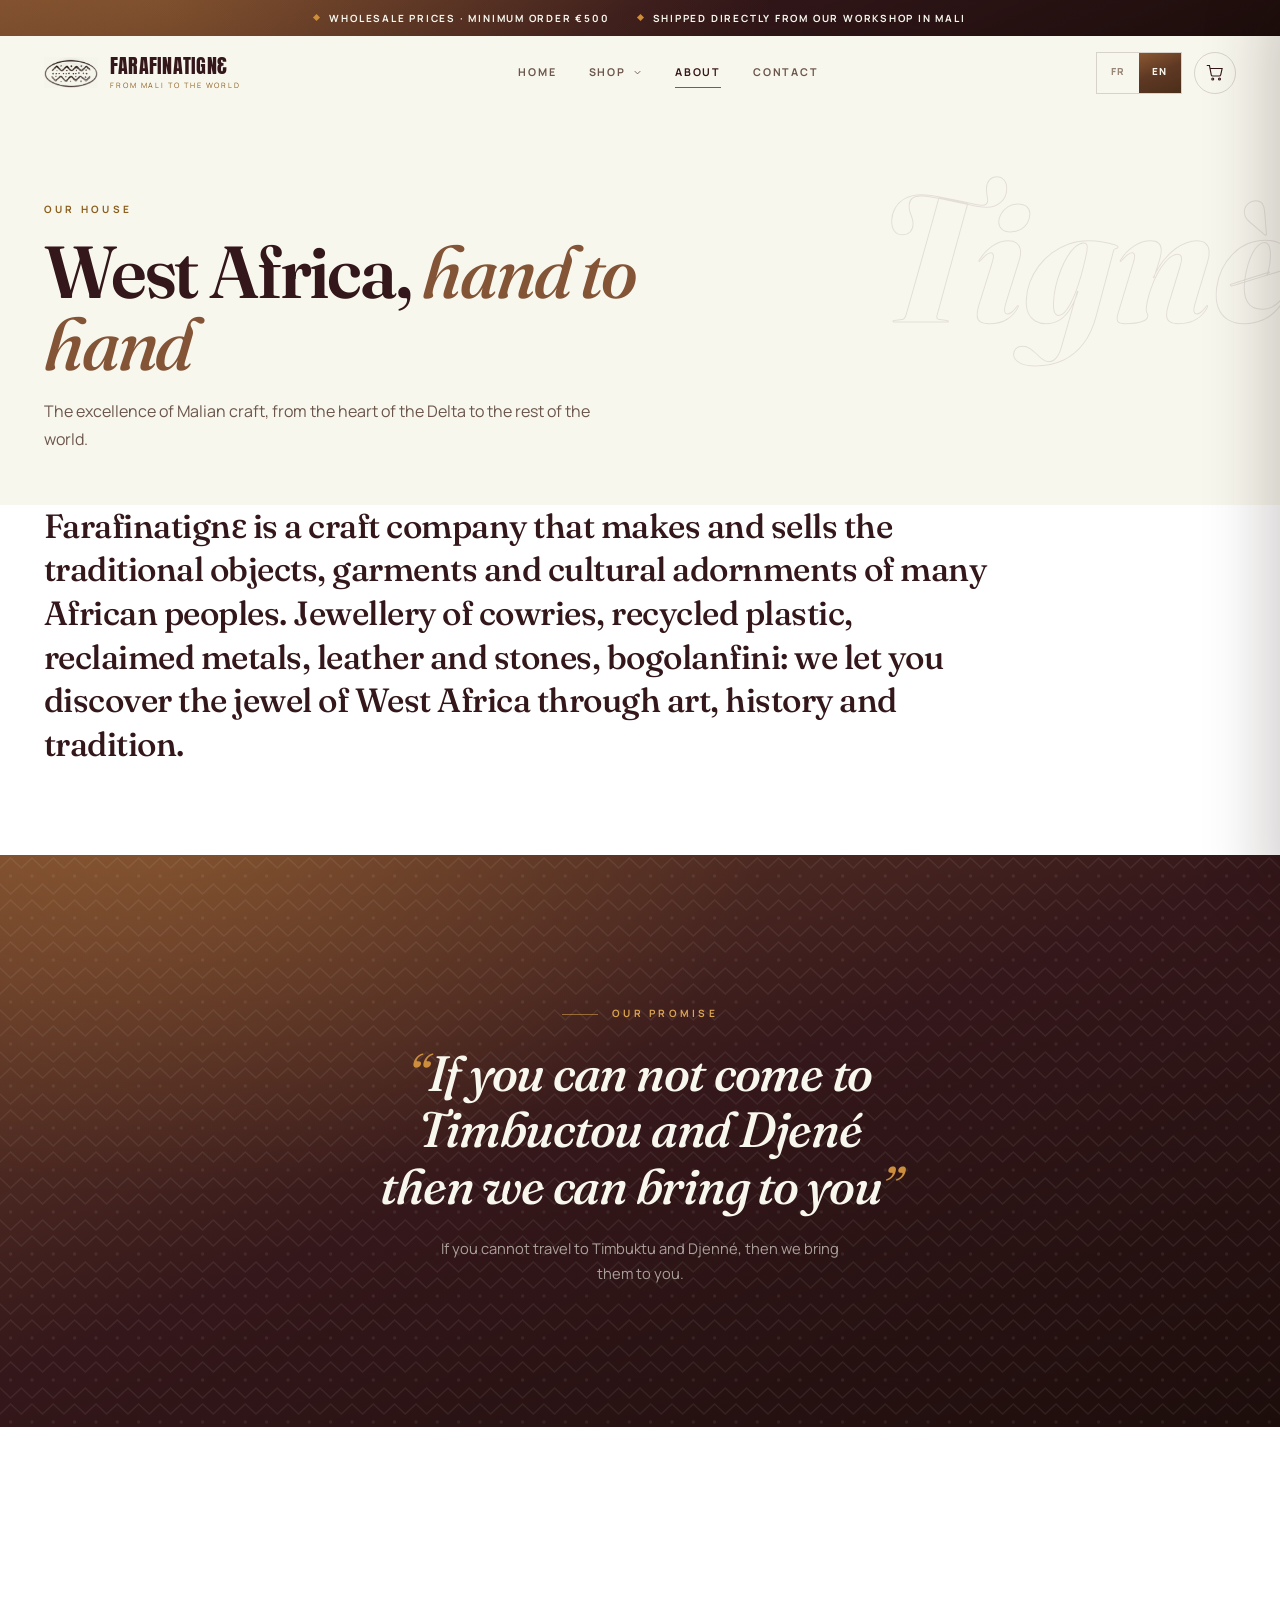
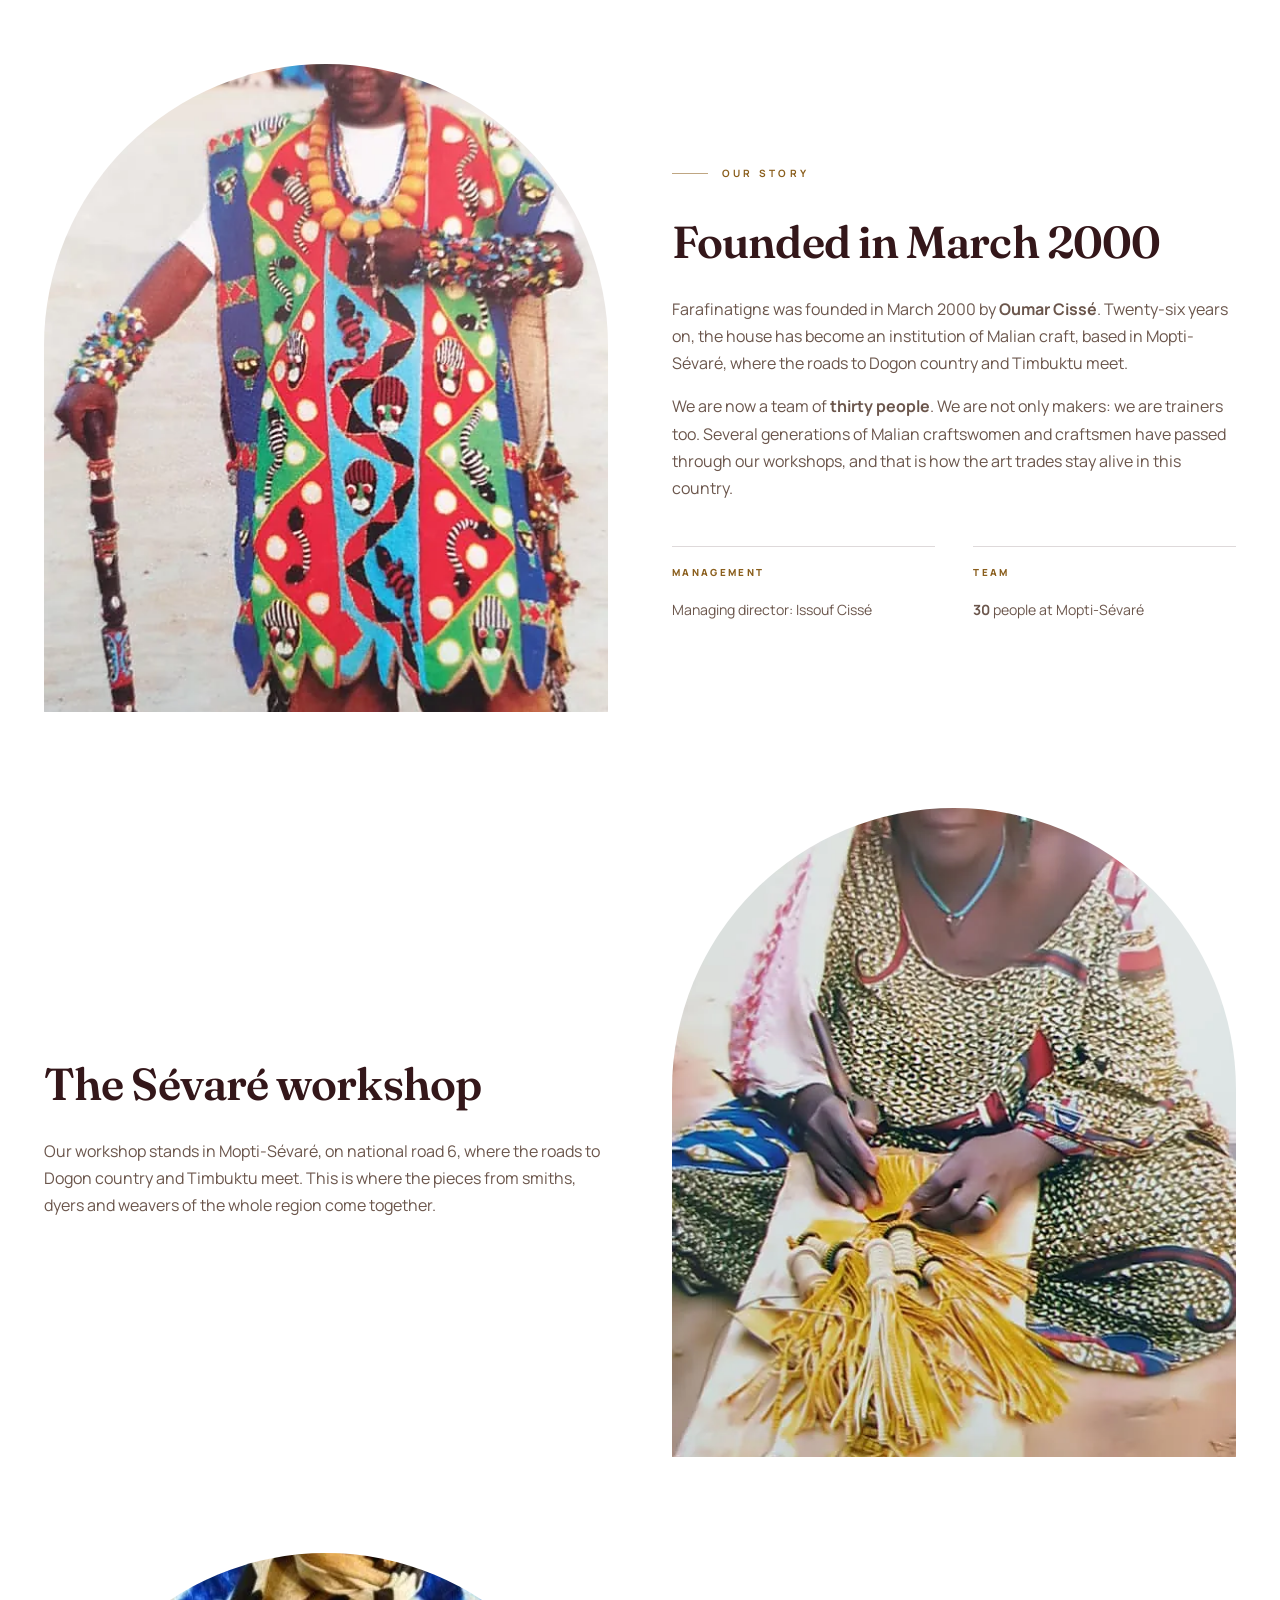
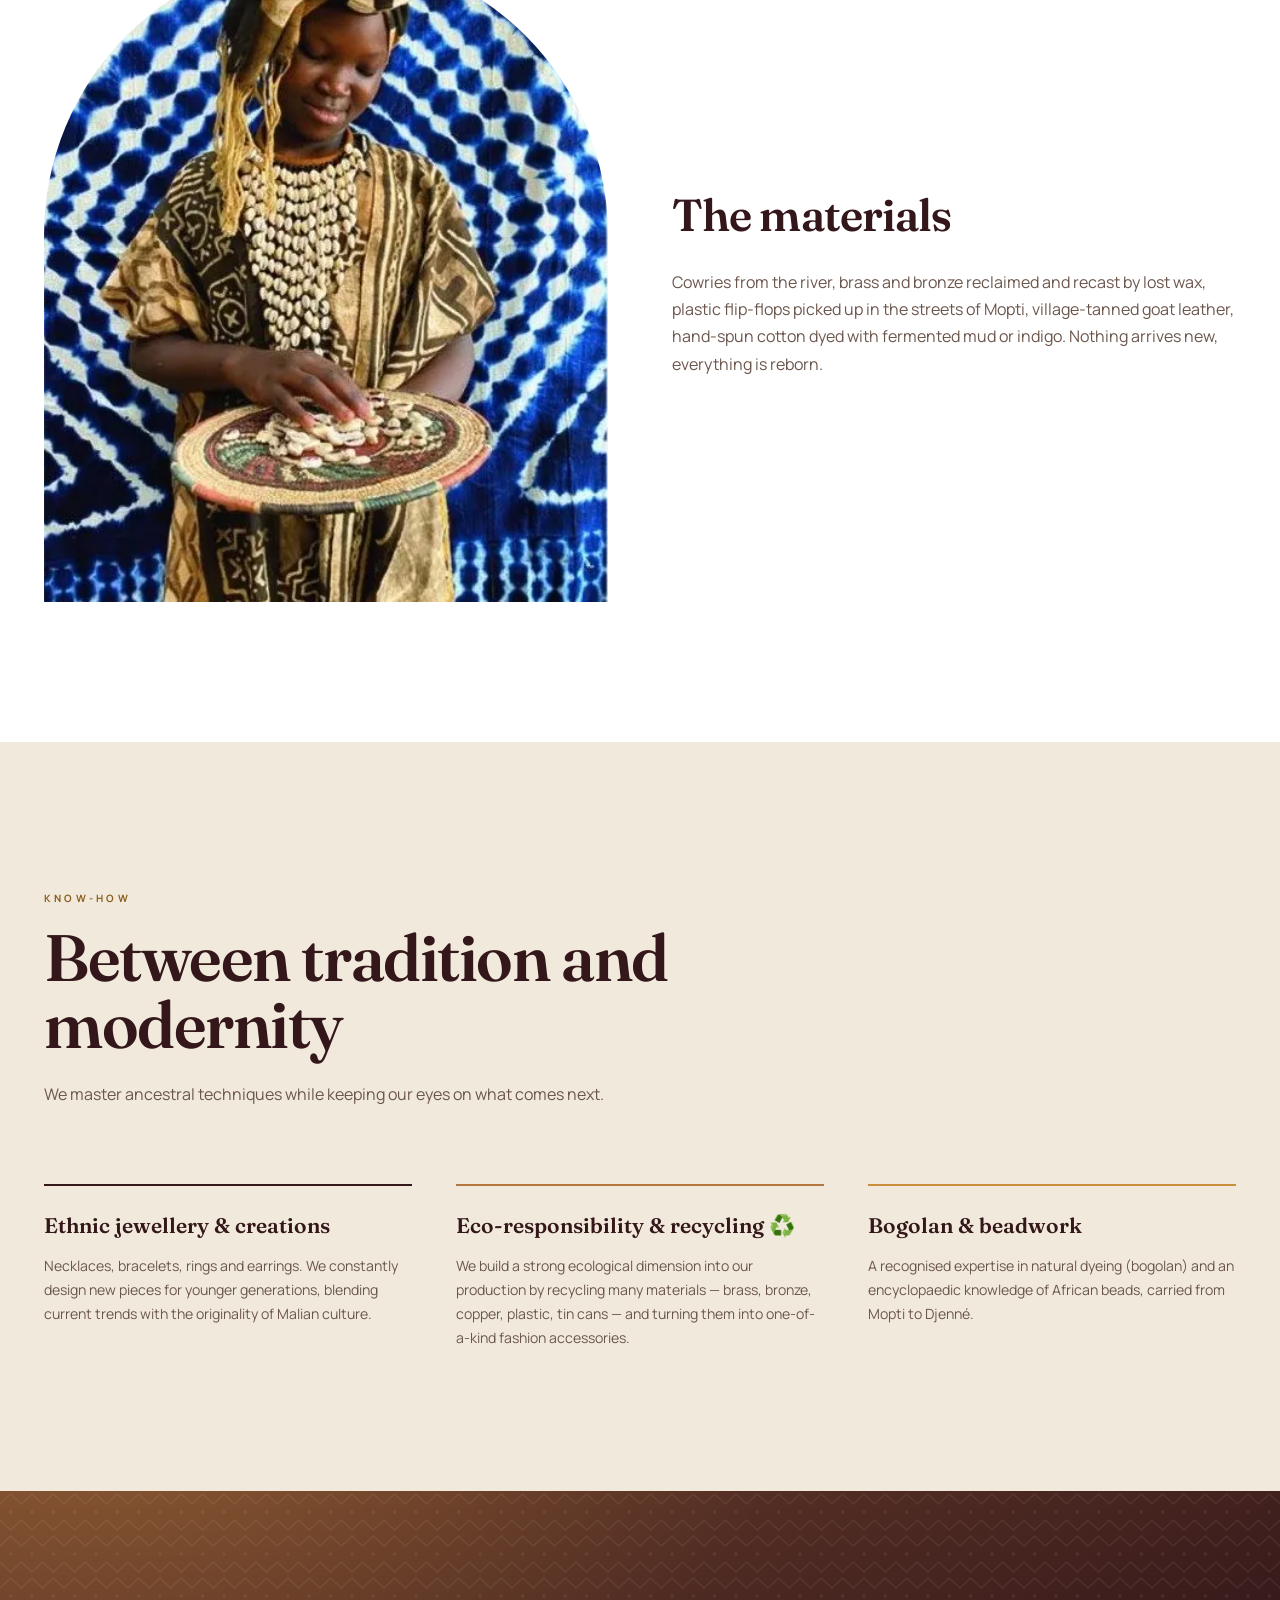
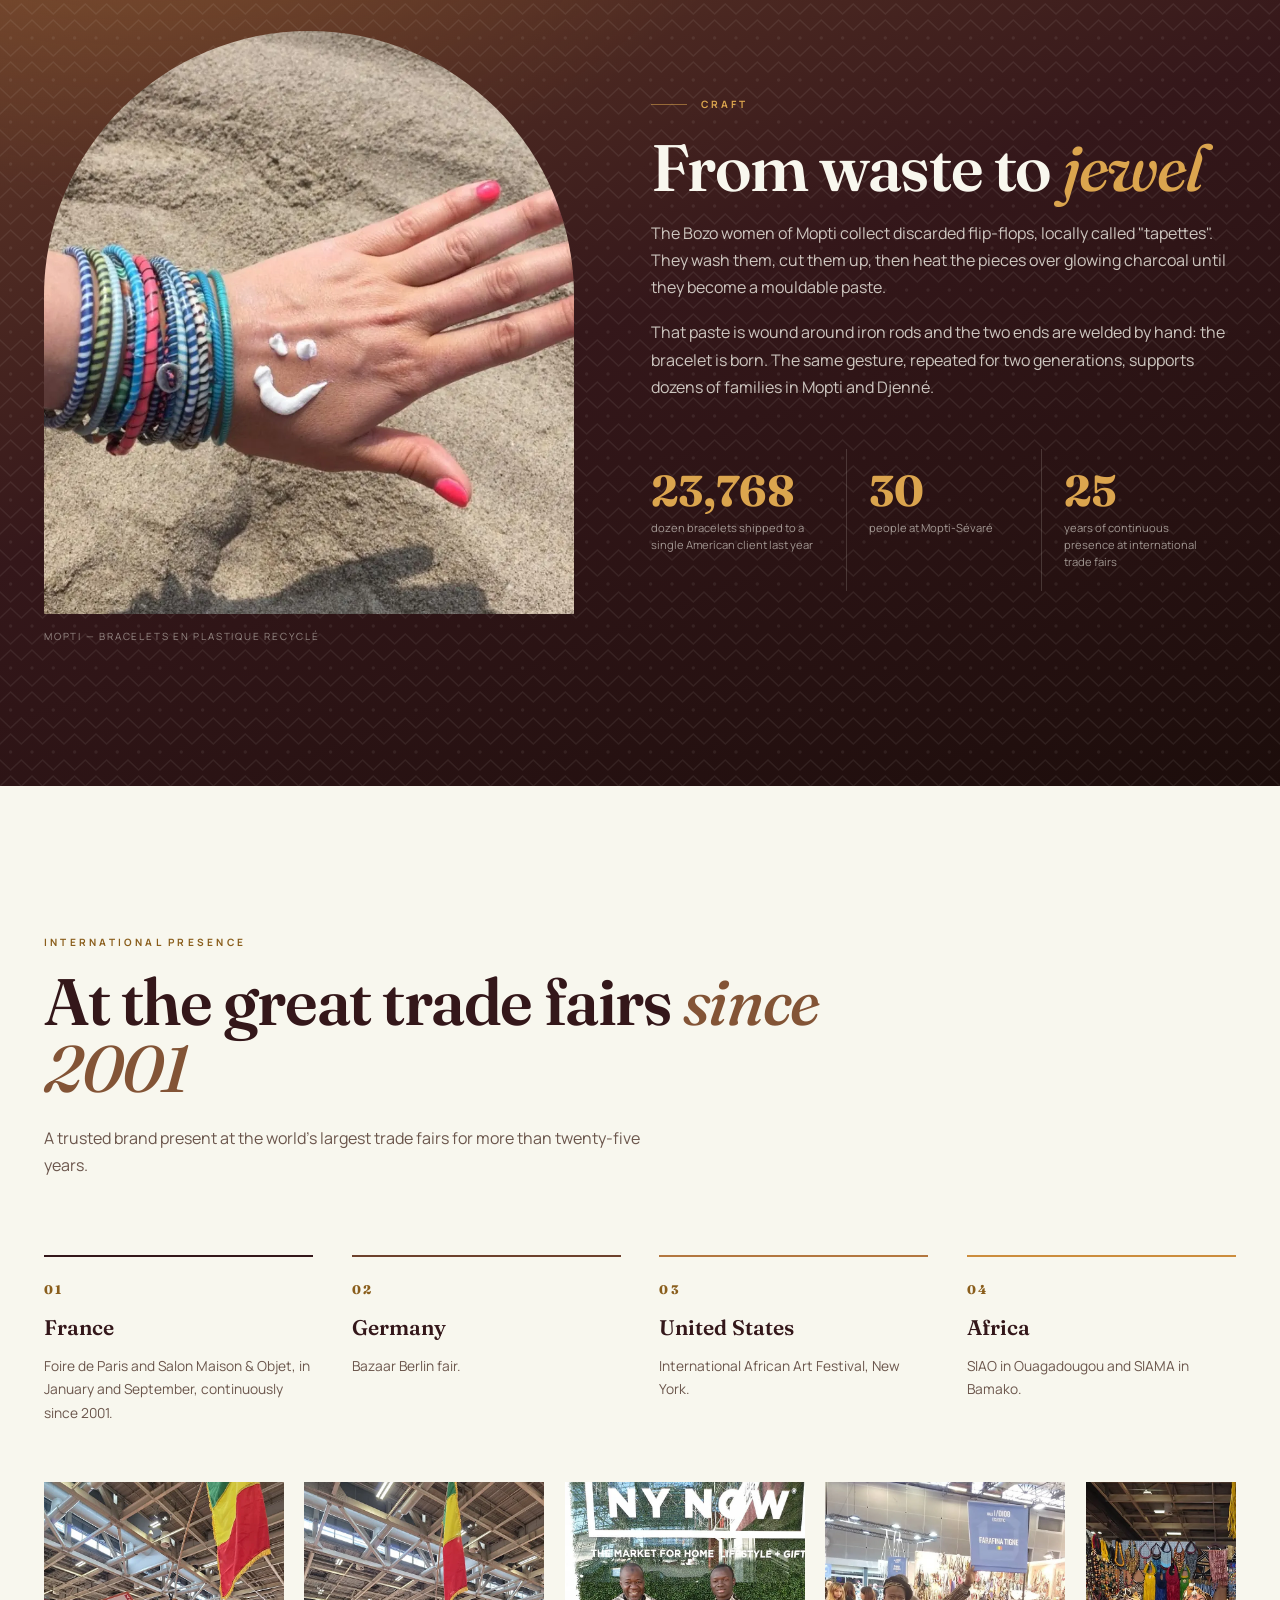
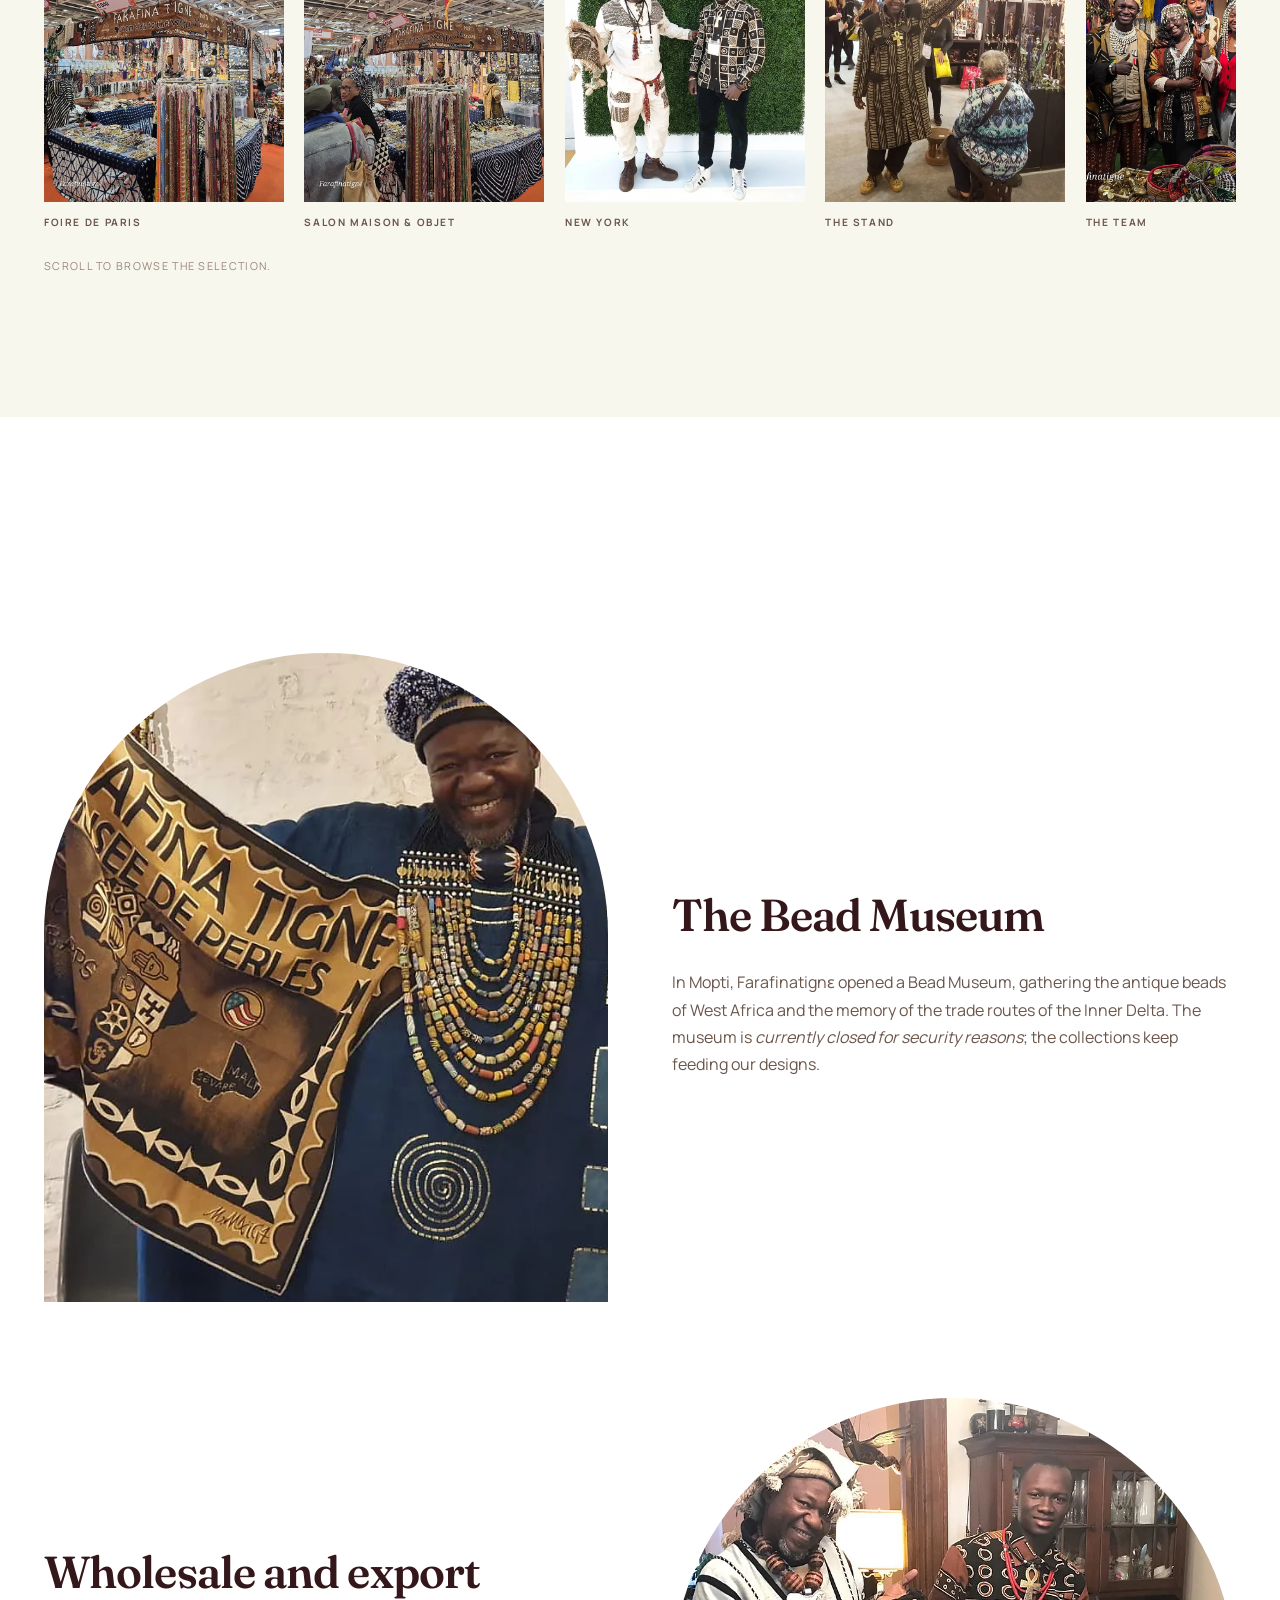
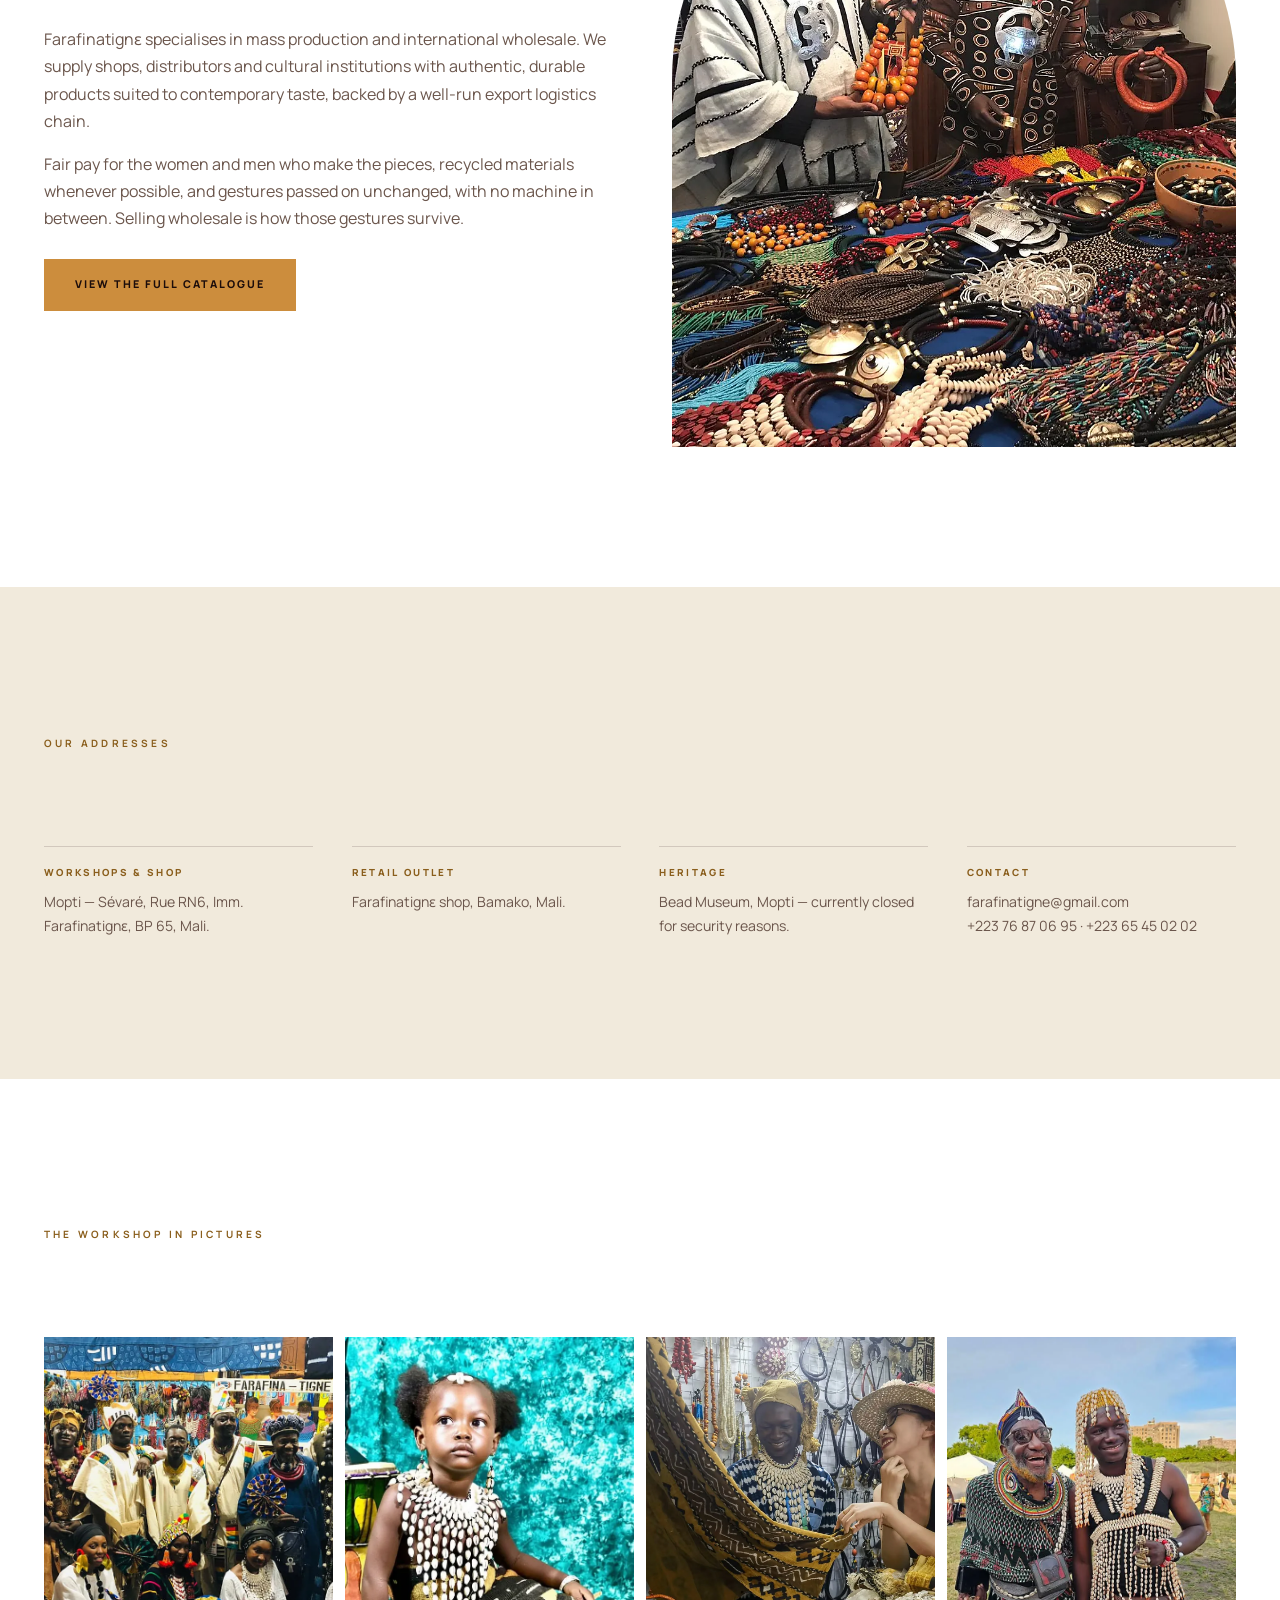
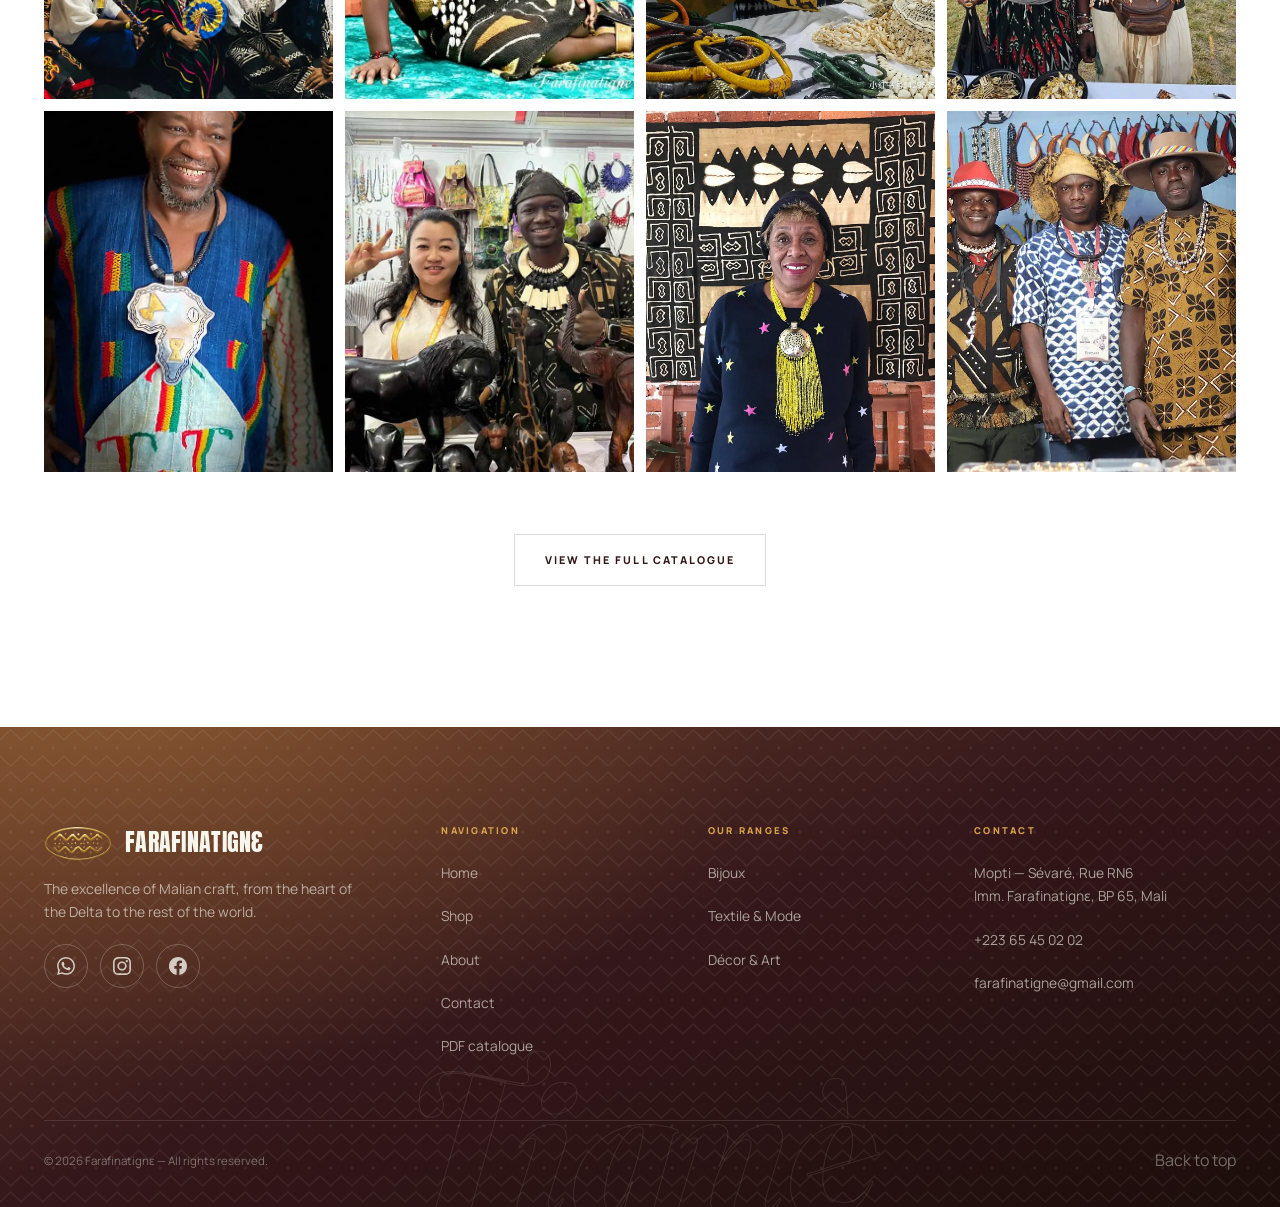
==== commit 9cf1705b: "Assortiment de t-shirts, promotions et photos rangées par gamme Les t-shirts sont peints à la main :" ====
--- a/a-propos.html
+++ b/a-propos.html
@@ -15,10 +15,11 @@
 <meta property="og:title" content="À propos — L'atelier de Sévaré | Farafinatignɛ">
 <meta property="og:description" content="Farafinatignɛ, entreprise artisanale de Mopti-Sévaré : notre atelier, nos matières recyclées, le savoir-faire des artisanes de Mopti et Djenné.">
 <meta property="og:url" content="https://farafinatigne.com/a-propos.html">
-<meta property="og:image" content="https://farafinatigne.com/assets/editorial/atelier-bogolan-duo.jpg">
+<meta property="og:image" content="https://farafinatigne.com/assets/atelier/atelier-indigo-couple.webp">
 <meta name="twitter:card" content="summary_large_image">
-<link rel="icon" href="assets/favicon.svg" type="image/svg+xml">
-<link rel="apple-touch-icon" href="assets/favicon.svg">
+<link rel="icon" href="assets/marque/favicon.svg" type="image/svg+xml">
+<link rel="icon" href="assets/marque/favicon-32.png" sizes="32x32" type="image/png">
+<link rel="apple-touch-icon" href="assets/marque/apple-touch-icon.png">
 
 <link rel="preconnect" href="https://fonts.googleapis.com">
 <link rel="preconnect" href="https://fonts.gstatic.com" crossorigin>
@@ -42,22 +43,10 @@
 <nav class="nav" id="nav">
   <div class="wrap nav__inner">
     <a href="index.html" class="nav__logo" aria-label="Farafinatignɛ">
-      <svg class="seal" viewBox="0 0 120 70" fill="none" aria-hidden="true">
-        <ellipse cx="60" cy="35" rx="57" ry="32.5" stroke="currentColor" stroke-width="2.6"/>
-        <g stroke="#CC8D3D" stroke-width="3.4" stroke-linecap="round" stroke-linejoin="round">
-          <path d="M15 26 L25 17 L35 26 L45 17 L55 26 L65 17 L75 26 L85 17 L95 26 L104 19"/>
-          <path d="M15 44 L25 53 L35 44 L45 53 L55 44 L65 53 L75 44 L85 53 L95 44 L104 51"/>
-        </g>
-        <g fill="#CC8D3D">
-          <path d="M40 9 l3 3 -3 3 -3 -3z"/><path d="M60 9 l3 3 -3 3 -3 -3z"/><path d="M80 9 l3 3 -3 3 -3 -3z"/>
-          <circle cx="20" cy="35" r="2"/><circle cx="30" cy="35" r="2.6"/><circle cx="40" cy="35" r="2"/>
-          <circle cx="50" cy="35" r="2.6"/><circle cx="60" cy="35" r="2"/><circle cx="70" cy="35" r="2.6"/>
-          <circle cx="80" cy="35" r="2"/><circle cx="90" cy="35" r="2.6"/><circle cx="100" cy="35" r="2"/>
-          <circle cx="40" cy="60" r="2.2"/><circle cx="60" cy="60" r="2.2"/><circle cx="80" cy="60" r="2.2"/>
-        </g>
-      </svg>
-      <span class="nav__logo-text">
-        <b class="wordmark">FARAFINATIGNƐ</b>
+      <img class="seal" src="assets/marque/emblem-ink.png"
+           alt="" width="340" height="190">
+           <span class="nav__logo-text">
+        <b class="wordmark notranslate" translate="no">FARAFINATIGNƐ</b>
         <i>From Mali to the World</i>
       </span>
     </a>
@@ -65,10 +54,10 @@
     <ul class="nav__links">
       <li><a href="index.html" data-i18n="nav.home">Accueil</a></li>
       <li class="nav__drop">
-        <button class="nav__drop-btn" aria-haspopup="true" aria-expanded="false">
+        <a class="nav__drop-btn" href="boutique.html" aria-haspopup="true" aria-expanded="false">
           <span data-i18n="nav.shop">Boutique</span>
           <svg viewBox="0 0 24 24" fill="none" stroke="currentColor" stroke-width="2"><polyline points="6 9 12 15 18 9"/></svg>
-        </button>
+        </a>
         <div class="nav__menu">
           <div class="nav__menu-col">
             <a href="boutique.html?cat=bijoux">Bijoux</a>
@@ -83,6 +72,9 @@
           <div class="nav__menu-col">
             <a href="boutique.html?cat=textile">Textile &amp; Mode</a>
             <ul>
+              <li><a href="boutique.html?cat=textile&amp;sub=tshirts">T-shirts</a></li>
+              <li><a href="boutique.html?cat=textile&amp;sub=tuniques">Tuniques &amp; ponchos</a></li>
+              <li><a href="boutique.html?cat=textile&amp;sub=sacs">Sacs &amp; bagagerie</a></li>
               <li><a href="boutique.html?cat=textile&amp;sub=tissus">Tissus</a></li>
               <li><a href="boutique.html?cat=textile&amp;sub=coussins">Coussins</a></li>
               <li><a href="boutique.html?cat=textile&amp;sub=couvertures">Couvertures &amp; Plaids</a></li>
@@ -94,6 +86,7 @@
             <ul>
               <li><a href="boutique.html?cat=decor&amp;sub=pieces">Pièces spéciales</a></li>
               <li><a href="boutique.html?cat=decor&amp;sub=objets">Objets de décoration</a></li>
+              <li><a href="boutique.html?cat=decor&amp;sub=portecles">Porte-clés</a></li>
               <li><a href="boutique.html?cat=decor&amp;sub=chemins">Chemins de table</a></li>
               <li><a href="#" data-pdf>Catalogue PDF</a></li>
             </ul>
@@ -148,19 +141,55 @@
 
 <!-- ===== EN-TÊTE DE PAGE ===== -->
 <header class="page-head">
-  <div class="page-head__ghost" aria-hidden="true">Tignè</div>
+  <div class="page-head__ghost notranslate" translate="no" aria-hidden="true">Tignè</div>
   <div class="wrap page-head__inner">
     <span class="eyebrow" data-i18n="about.eyebrow">Notre maison</span>
     <h1><span data-i18n="about.h1a">L'Afrique de l'Ouest,</span> <em data-i18n="about.h1b">de la main à la main</em></h1>
+    <p class="section-lead" style="margin-left:0" data-i18n="about.tagline">L'excellence de l'artisanat malien, du cœur du Delta au reste du monde.</p>
   </div>
 </header>
 
-<section style="padding-top:0">
+<section style="padding-top:0;padding-bottom:clamp(46px,7vw,88px)">
   <div class="wrap">
     <p class="about__intro reveal" data-i18n="about.intro">L'entreprise artisanale Farafinatignɛ fabrique et commercialise les objets traditionnels, les habits et les parures culturelles de nombreuses ethnies d'Afrique.</p>
-
+  </div>
+</section>
+
+<!-- ===== SIGNATURE DE MARQUE ===== -->
+<section class="signature">
+  <div class="pattern-layer bogolan" aria-hidden="true"></div>
+  <div class="wrap reveal">
+    <span class="rule-label" data-i18n="sign.eyebrow">Notre promesse</span>
+    <p class="signature__line" data-i18n="sign.line">If you can not come to Timbuctou and Djené then we can bring to you</p>
+    <p class="signature__sub" data-i18n="sign.sub">Si vous ne pouvez pas venir jusqu'à Tombouctou et Djenné, alors nous vous les apportons.</p>
+  </div>
+</section>
+
+<!-- ===== NOTRE HISTOIRE ===== -->
+<section>
+  <div class="wrap">
     <div class="about__block reveal">
-      <div class="about__media"><img src="assets/editorial/atelier-indigo-couple.jpg" alt="Atelier Farafinatignɛ à Sévaré" loading="lazy"></div>
+      <div class="about__media"><img src="assets/patrimoine/heritage-archives-1.webp" alt="Farafinatignɛ dans les années 2000, sur un salon d'artisanat" loading="lazy"></div>
+      <div class="about__text">
+        <span class="rule-label" data-i18n="about.story.eyebrow">Notre histoire</span>
+        <h2 data-i18n="about.story.t">Fondée en mars 2000</h2>
+        <p data-i18n="about.story.p1"></p>
+        <p data-i18n="about.story.p2"></p>
+        <div class="factlist" style="grid-template-columns:repeat(2,1fr)">
+          <div class="fact">
+            <h3 data-i18n="about.story.dirlabel">Direction</h3>
+            <p data-i18n="about.story.dir">Direction générale : Issouf Cissé</p>
+          </div>
+          <div class="fact">
+            <h3 data-i18n="about.story.teamlabel">Équipe</h3>
+            <p><b>30</b> <span data-i18n="about.story.team">collaborateurs à Mopti-Sévaré</span></p>
+          </div>
+        </div>
+      </div>
+    </div>
+
+    <div class="about__block reveal">
+      <div class="about__media"><img src="assets/atelier/atelier-artisane.webp" alt="Artisane au travail dans l'atelier de Sévaré" loading="lazy"></div>
       <div class="about__text">
         <h2 data-i18n="about.s1.t">L'atelier de Sévaré</h2>
         <p data-i18n="about.s1.p"></p>
@@ -168,29 +197,46 @@
     </div>
 
     <div class="about__block reveal">
-      <div class="about__media"><img src="assets/editorial/atelier-bogolan-femme.jpg" alt="Textiles bogolan et indigo" loading="lazy"></div>
+      <div class="about__media"><img src="assets/atelier/atelier-bogolan-femme.webp" alt="Textiles bogolan et indigo" loading="lazy"></div>
       <div class="about__text">
         <h2 data-i18n="about.s2.t">Les matières</h2>
         <p data-i18n="about.s2.p"></p>
       </div>
     </div>
-
-    <div class="about__block reveal">
-      <div class="about__media"><img src="assets/editorial/lifestyle-parure.jpg" alt="Parures en laiton recyclé" loading="lazy"></div>
-      <div class="about__text">
-        <h2 data-i18n="about.s3.t">Nos engagements</h2>
-        <p data-i18n="about.s3.p"></p>
-      </div>
-    </div>
-  </div>
-</section>
-
-<!-- ===== SAVOIR-FAIRE ===== -->
+  </div>
+</section>
+
+<!-- ===== SAVOIR-FAIRE : TROIS VOLETS ===== -->
+<section class="section--sand">
+  <div class="wrap">
+    <div class="section-head reveal">
+      <span class="eyebrow" data-i18n="about.savoir.eyebrow">Savoir-faire</span>
+      <h2 class="section-title"><span data-i18n="about.savoir.t1">Entre tradition et modernité</span></h2>
+      <p class="section-lead" style="margin-left:0" data-i18n="about.savoir.lead">Nous maîtrisons des techniques ancestrales tout en restant tournés vers l'avenir.</p>
+    </div>
+    <div class="pillars reveal">
+      <article class="pillar">
+        <h3 data-i18n="about.savoir.a.t">Bijoux ethniques &amp; créations</h3>
+        <p data-i18n="about.savoir.a.p"></p>
+      </article>
+      <article class="pillar">
+        <h3 data-i18n="about.savoir.b.t">Éco-responsabilité &amp; recyclage ♻️</h3>
+        <p data-i18n="about.savoir.b.p"></p>
+      </article>
+      <article class="pillar">
+        <h3 data-i18n="about.savoir.c.t">Bogolan &amp; perlerie</h3>
+        <p data-i18n="about.savoir.c.p"></p>
+      </article>
+    </div>
+  </div>
+</section>
+
+<!-- ===== DU DÉCHET AU BIJOU ===== -->
 <section class="craft">
   <div class="pattern-layer bogolan" aria-hidden="true"></div>
   <div class="wrap craft__grid">
     <figure class="craft__media reveal">
-      <img src="assets/editorial/lifestyle-bracelets.jpg" alt="Bracelets en plastique recyclé portés" loading="lazy">
+      <img src="assets/looks/lifestyle-bracelets.webp" alt="Bracelets en plastique recyclé portés" loading="lazy">
       <figcaption>Mopti — bracelets en plastique recyclé</figcaption>
     </figure>
     <div class="reveal">
@@ -200,31 +246,97 @@
       <p data-i18n="know.p2"></p>
       <div class="stats">
         <div class="stat"><div class="stat__num" data-count="24000">24 000</div><p data-i18n="know.stat1"></p></div>
-        <div class="stat"><div class="stat__num" data-count="60">60</div><p data-i18n="know.stat2"></p></div>
-        <div class="stat"><div class="stat__num" data-count="20">20</div><p data-i18n="know.stat3"></p></div>
-      </div>
+        <div class="stat"><div class="stat__num" data-count="30">30</div><p data-i18n="about.story.team"></p></div>
+        <div class="stat"><div class="stat__num" data-count="25">25</div><p data-i18n="about.story.fairs"></p></div>
+      </div>
+    </div>
+  </div>
+</section>
+
+<!-- ===== PRÉSENCE INTERNATIONALE ===== -->
+<section class="section--ivory">
+  <div class="wrap">
+    <div class="section-head reveal">
+      <span class="eyebrow" data-i18n="about.world.eyebrow">Présence internationale</span>
+      <h2 class="section-title"><span data-i18n="about.world.t1">Sur les grands salons</span> <em data-i18n="about.world.t2">depuis 2001</em></h2>
+      <p class="section-lead" style="margin-left:0" data-i18n="about.world.lead">Une marque de confiance présente sur les plus grands salons mondiaux depuis plus de vingt-cinq ans.</p>
+    </div>
+    <div class="steps reveal">
+      <div class="step"><div class="step__num">01</div><h3 data-i18n="about.world.1.t">France</h3><p data-i18n="about.world.1.d"></p></div>
+      <div class="step"><div class="step__num">02</div><h3 data-i18n="about.world.2.t">Allemagne</h3><p data-i18n="about.world.2.d"></p></div>
+      <div class="step"><div class="step__num">03</div><h3 data-i18n="about.world.3.t">États-Unis</h3><p data-i18n="about.world.3.d"></p></div>
+      <div class="step"><div class="step__num">04</div><h3 data-i18n="about.world.4.t">Afrique</h3><p data-i18n="about.world.4.d"></p></div>
+    </div>
+
+    <div class="lookbook__strip reveal" style="margin-top:clamp(34px,5vw,58px)">
+      <figure><img src="assets/salons/salon-paris-1.webp" alt="Stand Farafinatignɛ, Foire de Paris" loading="lazy" data-zoom="assets/salons/salon-paris-1.webp"><figcaption data-i18n="about.world.c1">Foire de Paris</figcaption></figure>
+      <figure><img src="assets/salons/salon-paris-2.webp" alt="Le stand vu de l'allée centrale" loading="lazy" data-zoom="assets/salons/salon-paris-2.webp"><figcaption data-i18n="about.world.c2">Salon Maison &amp; Objet</figcaption></figure>
+      <figure><img src="assets/salons/salon-newyork.webp" alt="Farafinatignɛ à New York" loading="lazy" data-zoom="assets/salons/salon-newyork.webp"><figcaption data-i18n="about.world.c3">New York</figcaption></figure>
+      <figure><img src="assets/salons/salon-stand.webp" alt="Signalétique du stand Farafina Tignè" loading="lazy" data-zoom="assets/salons/salon-stand.webp"><figcaption data-i18n="about.world.c4">Le stand</figcaption></figure>
+      <figure><img src="assets/salons/salon-equipe.webp" alt="L'équipe Farafinatignɛ sur son stand" loading="lazy" data-zoom="assets/salons/salon-equipe.webp"><figcaption data-i18n="about.world.c5">L'équipe</figcaption></figure>
+      <figure><img src="assets/salons/salon-colliers.webp" alt="Mur de colliers sur le stand" loading="lazy" data-zoom="assets/salons/salon-colliers.webp"><figcaption data-i18n="about.world.c6">Le mur de colliers</figcaption></figure>
+      <figure><img src="assets/salons/salon-groupe.webp" alt="Artisans réunis sur un salon africain" loading="lazy" data-zoom="assets/salons/salon-groupe.webp"><figcaption data-i18n="about.world.c7">SIAO &amp; SIAMA</figcaption></figure>
+    </div>
+    <p class="lookbook__hint" data-i18n="look.hint">Faites défiler pour parcourir la sélection.</p>
+  </div>
+</section>
+
+<!-- ===== MUSÉE DES PERLES & VENTE EN GROS ===== -->
+<section>
+  <div class="wrap">
+    <div class="about__block reveal">
+      <div class="about__media"><img src="assets/patrimoine/musee-perles.webp" alt="L'enseigne du Musée des Perles, Mopti" loading="lazy"></div>
+      <div class="about__text">
+        <h2 data-i18n="about.musee.t">Le Musée des Perles</h2>
+        <p data-i18n="about.musee.p"></p>
+      </div>
+    </div>
+
+    <div class="about__block reveal">
+      <div class="about__media"><img src="assets/patrimoine/showroom-prive.webp" alt="Présentation privée de la collection" loading="lazy"></div>
+      <div class="about__text">
+        <h2 data-i18n="about.gros.t">Vente en gros et exportation</h2>
+        <p data-i18n="about.gros.p"></p>
+        <p data-i18n="about.s3.p"></p>
+        <p style="margin-top:26px"><a href="boutique.html" class="btn btn--gold" data-i18n="feat.all">Voir tout le catalogue</a></p>
+      </div>
+    </div>
+  </div>
+</section>
+
+<!-- ===== FICHE D'IDENTITÉ ===== -->
+<section class="section--sand">
+  <div class="wrap">
+    <div class="section-head section-head--left reveal">
+      <span class="eyebrow" data-i18n="about.adr.eyebrow">Nos adresses</span>
+    </div>
+    <div class="factlist reveal">
+      <div class="fact"><h3 data-i18n="about.adr.1.t">Ateliers &amp; boutique</h3><p data-i18n="about.adr.1.d"></p></div>
+      <div class="fact"><h3 data-i18n="about.adr.2.t">Point de vente</h3><p data-i18n="about.adr.2.d"></p></div>
+      <div class="fact"><h3 data-i18n="about.adr.3.t">Patrimoine</h3><p data-i18n="about.adr.3.d"></p></div>
+      <div class="fact"><h3 data-i18n="about.adr.4.t">Contact</h3><p data-i18n="about.adr.4.d"></p></div>
     </div>
   </div>
 </section>
 
 <!-- ===== GALERIE ===== -->
-<section style="padding-top:0">
+<section>
   <div class="wrap">
     <div class="section-head section-head--left reveal">
       <span class="eyebrow" data-i18n="about.gal">L'atelier en images</span>
     </div>
     <div class="gallery reveal">
-      <img src="assets/editorial/portrait-fulani-or.jpg" alt="Parure Fulani en laiton" loading="lazy" data-zoom="assets/editorial/portrait-fulani-or.jpg">
-      <img src="assets/editorial/portrait-cauri-sakolo.jpg" alt="Collier cauri Sakolo porté" loading="lazy" data-zoom="assets/editorial/portrait-cauri-sakolo.jpg">
-      <img src="assets/editorial/atelier-bogolan-duo.jpg" alt="Pagnes bogolan" loading="lazy" data-zoom="assets/editorial/atelier-bogolan-duo.jpg">
-      <img src="assets/editorial/hero-boubou-bogolan.jpg" alt="Grand boubou bogolan" loading="lazy" data-zoom="assets/editorial/hero-boubou-bogolan.jpg">
-      <img src="assets/editorial/portrait-laiton.jpg" alt="Collier en laiton martelé" loading="lazy" data-zoom="assets/editorial/portrait-laiton.jpg">
-      <img src="assets/editorial/portrait-argent.jpg" alt="Collier en argent martelé" loading="lazy" data-zoom="assets/editorial/portrait-argent.jpg">
-      <img src="assets/editorial/hero-cuir-degrade.jpg" alt="Collier en cuir dégradé" loading="lazy" data-zoom="assets/editorial/hero-cuir-degrade.jpg">
-      <img src="assets/editorial/galerie-atelier.jpg" alt="La collection Farafinatignɛ" loading="lazy" data-zoom="assets/editorial/galerie-atelier.jpg">
+      <img src="assets/patrimoine/groupe-farafinatigne.webp" alt="Les artisans de Farafinatignɛ réunis" loading="lazy" data-zoom="assets/patrimoine/groupe-farafinatigne.webp">
+      <img src="assets/looks/look-plastron-enfant.webp" alt="Plastron de cauris porté" loading="lazy" data-zoom="assets/looks/look-plastron-enfant.webp">
+      <img src="assets/atelier/atelier-bogolan-visite.webp" alt="Présentation d'un bogolan à une cliente" loading="lazy" data-zoom="assets/atelier/atelier-bogolan-visite.webp">
+      <img src="assets/looks/look-parures-terrain.webp" alt="Parures de cauris portées" loading="lazy" data-zoom="assets/looks/look-parures-terrain.webp">
+      <img src="assets/portraits/portrait-maison-1.webp" alt="Portrait de la maison Farafinatignɛ" loading="lazy" data-zoom="assets/portraits/portrait-maison-1.webp">
+      <img src="assets/salons/salon-rencontre.webp" alt="Rencontre avec une cliente sur un salon" loading="lazy" data-zoom="assets/salons/salon-rencontre.webp">
+      <img src="assets/looks/look-plastron-bogolan.webp" alt="Plastron de laiton devant un bogolan" loading="lazy" data-zoom="assets/looks/look-plastron-bogolan.webp">
+      <img src="assets/patrimoine/groupe-bogolan.webp" alt="Boubous bogolan et colliers de cauris" loading="lazy" data-zoom="assets/patrimoine/groupe-bogolan.webp">
     </div>
     <div class="products-more">
-      <a href="boutique.html" class="btn btn--gold" data-i18n="feat.all">Voir tout le catalogue</a>
+      <a href="boutique.html" class="btn btn--line" data-i18n="feat.all">Voir tout le catalogue</a>
     </div>
   </div>
 </section>
@@ -233,28 +345,16 @@
 <!-- ===== FOOTER ===== -->
 <footer class="footer">
   <div class="pattern-layer bogolan" aria-hidden="true"></div>
-  <div class="footer__wordmark" aria-hidden="true">Tignè</div>
+  <div class="footer__wordmark notranslate" translate="no" aria-hidden="true">Tignè</div>
   <div class="wrap footer__inner">
     <div class="footer__top">
       <div class="footer__col footer__col--brand">
         <div class="footer__brand">
-          <svg class="seal" viewBox="0 0 120 70" fill="none" aria-hidden="true">
-            <ellipse cx="60" cy="35" rx="57" ry="32.5" stroke="currentColor" stroke-width="2.6"/>
-            <g stroke="#DBA54E" stroke-width="3.4" stroke-linecap="round" stroke-linejoin="round">
-              <path d="M15 26 L25 17 L35 26 L45 17 L55 26 L65 17 L75 26 L85 17 L95 26 L104 19"/>
-              <path d="M15 44 L25 53 L35 44 L45 53 L55 44 L65 53 L75 44 L85 53 L95 44 L104 51"/>
-            </g>
-            <g fill="#DBA54E">
-              <path d="M40 9 l3 3 -3 3 -3 -3z"/><path d="M60 9 l3 3 -3 3 -3 -3z"/><path d="M80 9 l3 3 -3 3 -3 -3z"/>
-              <circle cx="20" cy="35" r="2"/><circle cx="30" cy="35" r="2.6"/><circle cx="40" cy="35" r="2"/>
-              <circle cx="50" cy="35" r="2.6"/><circle cx="60" cy="35" r="2"/><circle cx="70" cy="35" r="2.6"/>
-              <circle cx="80" cy="35" r="2"/><circle cx="90" cy="35" r="2.6"/><circle cx="100" cy="35" r="2"/>
-              <circle cx="40" cy="60" r="2.2"/><circle cx="60" cy="60" r="2.2"/><circle cx="80" cy="60" r="2.2"/>
-            </g>
-      </svg>
-          <b class="wordmark">FARAFINATIGNƐ</b>
-        </div>
-        <p class="footer__tag" data-i18n="foot.tag">« La réalité de l'Afrique » — de Mopti au monde entier.</p>
+          <img class="seal" src="assets/marque/emblem-gold.png"
+               alt="" width="340" height="190">
+                   <b class="wordmark notranslate" translate="no">FARAFINATIGNƐ</b>
+        </div>
+        <p class="footer__tag" data-i18n="foot.tag">L'excellence de l'artisanat malien, du cœur du Delta au reste du monde.</p>
         <div class="socials">
           <a href="https://wa.me/22365450202" target="_blank" rel="noopener" aria-label="WhatsApp"><svg viewBox="0 0 24 24" fill="currentColor"><path d="M17.47 14.38c-.3-.15-1.76-.87-2.03-.97-.27-.1-.47-.15-.67.15-.2.3-.77.97-.94 1.16-.17.2-.35.22-.64.08-.3-.15-1.26-.46-2.39-1.48-.88-.79-1.48-1.76-1.65-2.06-.17-.3-.02-.46.13-.6.13-.14.3-.35.45-.52.15-.18.2-.3.3-.5.1-.2.05-.37-.03-.52-.07-.15-.67-1.61-.92-2.21-.24-.58-.49-.5-.67-.51h-.57c-.2 0-.52.07-.79.37-.27.3-1.04 1.02-1.04 2.48s1.07 2.87 1.21 3.07c.15.2 2.1 3.2 5.08 4.49.71.3 1.26.49 1.69.62.71.23 1.36.2 1.87.12.57-.09 1.76-.72 2-1.41.25-.7.25-1.29.18-1.42-.08-.12-.28-.2-.58-.34m-5.42 7.4c-1.77 0-3.5-.48-5.03-1.38l-.36-.21-3.74.98 1-3.65-.24-.37a9.86 9.86 0 01-1.51-5.26c0-5.45 4.44-9.88 9.89-9.88 2.64 0 5.12 1.03 6.99 2.9a9.83 9.83 0 012.89 6.99c0 5.45-4.43 9.88-9.89 9.88m8.41-18.3A11.82 11.82 0 0012.05 0C5.5 0 .16 5.34.16 11.89c0 2.1.55 4.14 1.59 5.95L.06 24l6.3-1.65a11.88 11.88 0 005.69 1.45c6.55 0 11.89-5.34 11.89-11.89 0-3.18-1.24-6.17-3.48-8.41z"/></svg></a>
           <a href="https://www.instagram.com/farafinatigne/" target="_blank" rel="noopener" aria-label="Instagram"><svg viewBox="0 0 24 24" fill="currentColor"><path d="M12 2.16c3.2 0 3.58.01 4.85.07 3.25.15 4.77 1.69 4.92 4.92.06 1.27.07 1.65.07 4.85s-.01 3.58-.07 4.85c-.15 3.23-1.66 4.77-4.92 4.92-1.27.06-1.64.07-4.85.07s-3.58-.01-4.85-.07c-3.26-.15-4.77-1.7-4.92-4.92-.06-1.27-.07-1.64-.07-4.85s.01-3.58.07-4.85c.15-3.23 1.66-4.77 4.92-4.92C8.42 2.17 8.8 2.16 12 2.16M12 0C8.74 0 8.33.01 7.05.07 2.7.27.28 2.69.08 7.05.01 8.33 0 8.74 0 12s.01 3.67.07 4.95c.2 4.36 2.62 6.78 6.98 6.98C8.33 23.99 8.74 24 12 24s3.67-.01 4.95-.07c4.35-.2 6.78-2.62 6.98-6.98.06-1.28.07-1.69.07-4.95s-.01-3.67-.07-4.95c-.2-4.35-2.62-6.78-6.98-6.98C15.67.01 15.26 0 12 0m0 5.84a6.16 6.16 0 100 12.32 6.16 6.16 0 000-12.32m0 10.16a4 4 0 110-8 4 4 0 010 8m6.41-11.85a1.44 1.44 0 100 2.88 1.44 1.44 0 000-2.88"/></svg></a>
--- a/style.css
+++ b/style.css
@@ -130,8 +130,8 @@
   transition: background-color .35s, color .35s, border-color .35s;
 }
 .btn svg { width: 15px; height: 15px; flex: none; }
-.btn--solid { background: var(--espresso); color: var(--ivory); border-color: var(--espresso); }
-.btn--solid:hover { background: var(--brown); border-color: var(--brown); }
+.btn--solid { background: var(--dark-gradient); color: var(--ivory); border-color: var(--espresso); }
+.btn--solid:hover { filter: brightness(1.14); border-color: var(--brown); }
 .btn--gold { background: var(--gold); color: var(--espresso); border-color: var(--gold); }
 .btn--gold:hover { background: var(--gold-light); border-color: var(--gold-light); }
 .btn--line { color: var(--ink); border-color: var(--line); }
@@ -161,11 +161,13 @@
 /* =========================================================
    BANDEAU + NAVIGATION
    ========================================================= */
+/* Le bandeau et la barre s'escamotent ensemble : voir `.is-hidden` plus bas. */
 .topbar {
   position: fixed; top: 0; left: 0; right: 0; z-index: 60;
+  transition: transform .42s cubic-bezier(.16, 1, .3, 1);
   height: var(--bar-h);
   display: flex; align-items: center; justify-content: center; gap: 28px;
-  background: var(--espresso); color: var(--ivory);
+  background: var(--dark-gradient); color: var(--ivory);
   font-size: .62rem; font-weight: 700; letter-spacing: .18em; text-transform: uppercase;
   overflow: hidden;
 }
@@ -180,14 +182,23 @@
   background: rgba(248, 247, 238, .82);
   backdrop-filter: blur(12px); -webkit-backdrop-filter: blur(12px);
   border-bottom: 1px solid transparent;
-  transition: height .35s, background-color .35s, border-color .35s;
+  transition: height .35s, background-color .35s, border-color .35s,
+              transform .42s cubic-bezier(.16, 1, .3, 1);
+}
+
+/* Masquage au defilement vers le bas : la barre remonte au-dela du bandeau
+   pour sortir completement du champ, et laisse voir la photo du hero. */
+.topbar.is-hidden { transform: translateY(-100%); }
+.nav.is-hidden    { transform: translateY(calc(-100% - var(--bar-h))); }
+@media (prefers-reduced-motion: reduce) {
+  .topbar, .nav { transition: none; }
 }
 .nav.scrolled {
   height: 62px; background: rgba(248, 247, 238, .97); border-bottom-color: var(--line-2);
 }
 .nav__inner { display: flex; align-items: center; justify-content: space-between; gap: 18px; width: 100%; }
 .nav__logo { display: flex; align-items: center; gap: 12px; flex: none; color: var(--ink); min-height: 46px; }
-.nav__logo .seal { width: 52px; height: 30px; flex: none; }
+.nav__logo .seal { width: 54px; height: auto; flex: none; }
 .nav__logo-text { display: flex; flex-direction: column; line-height: 1; }
 /* wordmark repris du logo officiel : condensee grasse, tres serree */
 .wordmark { font-family: var(--font-mark); font-weight: 400; letter-spacing: .012em; }
@@ -248,7 +259,7 @@
   font-size: .61rem; font-weight: 800; letter-spacing: .12em;
   color: var(--tx-3); transition: background-color .3s, color .3s;
 }
-.lang button.is-active { background: var(--espresso); color: var(--ivory); }
+.lang button.is-active { background: var(--dark-gradient); color: var(--ivory); }
 .lang button:not(.is-active):hover { color: var(--ink); }
 
 .nav__cart {
@@ -321,82 +332,152 @@
 .nav-mobile .socials a:hover { border-color: var(--gold-light); color: var(--gold-light); }
 
 /* =========================================================
-   HERO — grille éditoriale : type à gauche, arche sur panneau
-   ========================================================= */
-.hero { position: relative; background: var(--ivory); overflow: hidden; }
-/* panneau sombre à motif, plein bord droit */
-.hero::after {
-  content: ""; position: absolute; top: 0; right: 0; bottom: 0; width: 46%;
-  background-color: var(--espresso); background-image: var(--dark-gradient);
-  z-index: 0;
-}
-.hero__pattern {
-  position: absolute; top: 0; right: 0; bottom: 0; width: 46%;
-  opacity: .09; z-index: 1; pointer-events: none;
-}
+   HERO — fond photo qui défile, arche qui défile
+   ---------------------------------------------------------
+   Deux carrousels indépendants :
+     · le fond, quatre photos qui glissent horizontalement ;
+     · l'arche, quatre photos qui glissent verticalement.
+   Chaque piste répète sa première image en fin de course :
+   le saut au recommencement devient invisible.
+   Les durées diffèrent (28 s et 23 s) pour que les deux ne
+   changent jamais en même temps.
+   ========================================================= */
+.hero {
+  position: relative;
+  display: grid;
+  align-items: center;
+  padding-top: calc(var(--bar-h) + var(--nav-h));
+  background: var(--dark-gradient);
+  overflow: hidden;
+}
+
+/* ---------- fond défilant ---------- */
+.hero__bg { position: absolute; inset: 0; z-index: 0; overflow: hidden; }
+.hero__bg-track {
+  display: flex;
+  width: 400%;          /* trois fonds, la dernière image répète la première */
+  height: 100%;
+  animation: hero-defile-h 24s infinite;
+}
+.hero__bg-track img {
+  flex: 0 0 25%;
+  width: 25%; height: 100%;
+  object-fit: cover; object-position: 50% 45%;
+}
+@keyframes hero-defile-h {
+  0%,   22%  { transform: translateX(0); }
+  33%,  55%  { transform: translateX(-25%); }
+  66%,  88%  { transform: translateX(-50%); }
+  100%       { transform: translateX(-75%); }
+}
+
+/* voile : sombre à gauche pour le texte, sombre en bas pour le bandeau */
+.hero__scrim {
+  position: absolute; inset: 0;
+  background:
+    linear-gradient(96deg, rgba(15, 8, 6, .88) 0%, rgba(15, 8, 6, .58) 34%,
+                            rgba(15, 8, 6, .06) 62%, rgba(15, 8, 6, .22) 100%),
+    linear-gradient(180deg, rgba(15, 8, 6, .40) 0%, rgba(15, 8, 6, 0) 30%,
+                            rgba(15, 8, 6, .72) 100%);
+}
+
 .hero__grid {
   position: relative; z-index: 3;
-  display: grid; grid-template-columns: 1fr minmax(0, .82fr);
+  display: grid; grid-template-columns: 1fr minmax(0, .78fr);
   gap: clamp(24px, 4vw, 60px); align-items: center;
-  min-height: 100svh;
-  padding-top: calc(var(--bar-h) + var(--nav-h) + clamp(24px, 4vw, 56px));
+  min-height: min(100svh, 880px);
+  padding-top: clamp(24px, 4vw, 56px);
   padding-bottom: clamp(96px, 12vw, 150px);
 }
 .hero__col { max-width: 620px; }
+
+/* le texte passe en clair : il est désormais sur photo */
+.hero__col .rule-label { color: var(--gold-light); }
 .hero__title {
   font-family: var(--font-display); font-weight: 600;
   font-size: clamp(3rem, 7.4vw, 6.4rem); line-height: .92; letter-spacing: -.035em;
-  color: var(--ink);
-}
-.hero__title em { font-style: italic; font-weight: 500; color: var(--brown-3); }
-.hero__sub { margin-top: 24px; max-width: 460px; color: var(--tx-2); font-size: clamp(.96rem, 2.3vw, 1.06rem); }
+  color: var(--ivory);
+  text-shadow: 0 2px 30px rgba(15, 8, 6, .5);
+}
+.hero__title em { font-style: italic; font-weight: 500; color: var(--gold-light); }
+/* Le titre porte le nom de la maison : il reprend le lettrage de l'enseigne,
+   Anton en capitales, comme le wordmark de la barre de navigation. */
+.hero__title--nom {
+  font-family: var(--font-mark); font-weight: 400;
+  font-size: clamp(3.2rem, 8.6vw, 7.4rem); line-height: .9; letter-spacing: .012em;
+}
+.hero__title--nom em { font-style: normal; }
+.hero__sub {
+  margin-top: 24px; max-width: 460px;
+  color: rgba(248, 247, 238, .84); font-size: clamp(.96rem, 2.3vw, 1.06rem);
+}
 .hero__actions { margin-top: 34px; display: flex; align-items: center; gap: 22px; flex-wrap: wrap; }
+.hero__actions .link-u { color: var(--ivory); }
+
 .hero__index {
   margin-top: clamp(34px, 5vw, 54px); display: flex; gap: 30px; flex-wrap: wrap;
-  padding-top: 22px; border-top: 1px solid var(--line-2);
+  padding-top: 22px; border-top: 1px solid rgba(248, 247, 238, .2);
 }
 .hero__index a { display: flex; flex-direction: column; gap: 3px; }
 .hero__index b {
-  font-family: var(--font-display); font-size: .82rem; font-weight: 700; color: var(--gold-deep);
+  font-family: var(--font-display); font-size: .82rem; font-weight: 700; color: var(--gold-light);
 }
 .hero__index span {
-  font-size: .68rem; letter-spacing: .13em; text-transform: uppercase; color: var(--tx-2);
+  font-size: .68rem; letter-spacing: .13em; text-transform: uppercase;
+  color: rgba(248, 247, 238, .78);
   border-bottom: 1px solid transparent; padding-bottom: 2px; transition: .3s;
 }
-.hero__index a:hover span { color: var(--ink); border-color: var(--ink); }
-
-/* l'arche : la signature visuelle du site */
+.hero__index a:hover span { color: var(--ivory); border-color: var(--ivory); }
+
+/* ---------- arche défilante ---------- */
 .hero__art { position: relative; }
 .hero__arch {
   position: relative; overflow: hidden;
   border-radius: 999px 999px 4px 4px;
-  /* hauteur pilotée par la fenêtre : l'arche ne doit jamais passer
-     sous le bandeau de preuve qui ferme le hero. */
   height: clamp(360px, calc(100svh - var(--bar-h) - var(--nav-h) - 210px), 660px);
-  box-shadow: 0 34px 70px rgba(28, 13, 11, .38);
-}
-.hero__arch img { width: 100%; height: 100%; object-fit: cover; object-position: 50% 26%; }
-.hero__arch::after {
-  content: ""; position: absolute; inset: 10px;
-  border: 1px solid rgba(248, 247, 238, .38); border-radius: 999px 999px 2px 2px;
-  pointer-events: none;
-}
+  box-shadow: 0 34px 70px rgba(15, 8, 6, .5);
+  border: 1px solid rgba(248, 247, 238, .18);
+}
+.hero__arch-track {
+  height: 400%;         /* trois images, dont la dernière répète la première */
+  animation: hero-defile-v 21s infinite;
+}
+.hero__arch-track img {
+  width: 100%; height: 25%;
+  object-fit: cover; object-position: 50% 28%;
+}
+/* cadre en hauteur : une photo large y perd ses bords, on decale la fenetre
+   sur ce qui compte — le sujet, puis l'enseigne du musee. */
+.hero__arch-track img:nth-child(2) { object-position: 50% 46%; }
+.hero__arch-track img:nth-child(3) { object-position: 0% 50%; }
+@keyframes hero-defile-v {
+  0%,   22%  { transform: translateY(0); }
+  33%,  55%  { transform: translateY(-25%); }
+  66%,  88%  { transform: translateY(-50%); }
+  100%       { transform: translateY(-75%); }
+}
+
 .hero__stamp {
   position: absolute; left: 50%; bottom: -22px; transform: translateX(-50%);
   background: var(--gold); color: var(--espresso);
   padding: 9px 20px; font-size: .58rem; font-weight: 800;
   letter-spacing: .24em; text-transform: uppercase; white-space: nowrap;
+  z-index: 2;
 }
 .hero__side {
   position: absolute; left: clamp(8px, 1.2vw, 16px); top: 50%;
   transform: rotate(180deg) translateY(50%); writing-mode: vertical-rl;
-  font-size: .55rem; letter-spacing: .38em; text-transform: uppercase; color: var(--tx-3); z-index: 3;
+  font-size: .55rem; letter-spacing: .38em; text-transform: uppercase;
+  color: rgba(248, 247, 238, .55); z-index: 3;
 }
 
 /* bandeau preuve au pied du hero */
 .hero__band {
   position: absolute; left: 0; right: 0; bottom: 0; z-index: 4;
-  background: var(--espresso); color: var(--ivory);
+  background: rgba(15, 8, 6, .72);
+  backdrop-filter: blur(6px); -webkit-backdrop-filter: blur(6px);
+  border-top: 1px solid rgba(248, 247, 238, .12);
+  color: var(--ivory);
 }
 .hero__band .wrap {
   display: grid; grid-template-columns: repeat(3, 1fr);
@@ -408,9 +489,13 @@
 }
 .hero__band-item:first-child { border-left: none; padding-left: 0; }
 .hero__band-item b {
-  font-family: var(--font-display); font-size: 1.42rem; font-weight: 700; color: var(--gold-light); line-height: 1;
-}
-.hero__band-item span { font-size: .64rem; letter-spacing: .16em; text-transform: uppercase; color: rgba(248, 247, 238, .7); }
+  font-family: var(--font-display); font-size: 1.42rem; font-weight: 700;
+  color: var(--gold-light); line-height: 1;
+}
+.hero__band-item span {
+  font-size: .64rem; letter-spacing: .16em; text-transform: uppercase;
+  color: rgba(248, 247, 238, .7);
+}
 
 /* =========================================================
    MARQUEE
@@ -496,8 +581,8 @@
   background: var(--ivory); color: var(--ink);
 }
 .card__tag--signature { background: var(--gold); color: var(--espresso); }
-.card__tag--best { background: var(--espresso); color: var(--ivory); }
-.card__tag--gros { background: var(--brown-2); color: var(--ivory); }
+.card__tag--best { background: var(--dark-gradient); color: var(--ivory); }
+.card__tag--gros { background: var(--dark-gradient); color: var(--ivory); }
 .card__tag--piece-speciale { background: var(--ivory); color: var(--brown-2); }
 .card__tag--nouveau { background: var(--tan); color: var(--espresso); }
 .card__zoom {
@@ -532,6 +617,54 @@
   font-size: .58rem; letter-spacing: .12em; text-transform: uppercase; color: var(--tx-3); font-weight: 700;
 }
 .price--quote { font-family: var(--font-display); font-style: italic; font-size: 1.02rem; color: var(--brown-3); }
+
+/* --- promotions --- ------------------------------------------------
+   Le prix plein reste lisible, barre, a cote du prix remise : c'est ce
+   qui rend la remise credible aupres d'un acheteur en gros. */
+.card__tag--promo {
+  background: #A33A1E; color: var(--ivory);
+}
+.price--promo { flex-wrap: wrap; gap: 7px; }
+.price__was {
+  font-family: var(--font-display); font-size: .96rem; font-weight: 500;
+  color: var(--tx-3); text-decoration: line-through; text-decoration-thickness: 1px;
+}
+.price__now { font-weight: 700; color: #A33A1E; }
+.price__off {
+  font-family: var(--font-sans); font-style: normal; font-weight: 800;
+  font-size: .56rem; letter-spacing: .12em; text-transform: uppercase;
+  background: #A33A1E; color: var(--ivory); padding: 3px 7px; border-radius: 999px;
+  align-self: center;
+}
+/* --- planche de motifs d'un assortiment --- */
+.card__motifs { margin-top: 12px; }
+.card__motifs-t {
+  font-size: .55rem; letter-spacing: .18em; text-transform: uppercase;
+  color: var(--gold-deep); font-weight: 800; display: block; margin-bottom: 7px;
+}
+.card__motifs-strip {
+  display: flex; gap: 6px; overflow-x: auto; padding-bottom: 4px;
+  scrollbar-width: thin;
+}
+.card__motif {
+  flex: none; width: 46px; height: 58px; padding: 0; border: 1px solid var(--line-2);
+  background: var(--sand); cursor: zoom-in; overflow: hidden;
+  transition: transform .2s, border-color .2s;
+}
+.card__motif img { width: 100%; height: 100%; object-fit: cover; }
+.card__motif:hover { transform: translateY(-2px); border-color: var(--gold); }
+
+.cart-line__was {
+  color: var(--tx-3); text-decoration: line-through; font-weight: 400; margin-right: 5px;
+}
+.card__sizes {
+  margin-top: 8px; font-size: .72rem; color: var(--tx-2);
+  display: flex; align-items: baseline; gap: 7px;
+}
+.card__sizes span {
+  font-size: .58rem; letter-spacing: .18em; text-transform: uppercase;
+  color: var(--gold-deep); font-weight: 800;
+}
 .card__ref { font-size: .56rem; letter-spacing: .14em; color: var(--tx-3); }
 .card__actions { margin-top: 12px; }
 .card__add {
@@ -540,7 +673,7 @@
   font-size: .6rem; font-weight: 800; letter-spacing: .14em; text-transform: uppercase;
   transition: background-color .3s, color .3s, border-color .3s;
 }
-.card__add:hover { background: var(--espresso); color: var(--ivory); border-color: var(--espresso); }
+.card__add:hover { background: var(--dark-gradient); color: var(--ivory); border-color: var(--espresso); }
 .card__ico {
   width: 44px; height: 44px; flex: none; display: grid; place-items: center;
   border: 1px solid var(--line); color: var(--tx-2); transition: .3s;
@@ -660,8 +793,10 @@
 .page-head__actions { margin-top: 28px; display: flex; gap: 14px; flex-wrap: wrap; align-items: center; }
 
 .shop { padding-top: 0; }
+/* Barre de filtres fixe dans le flux : collante, elle glissait par-dessus
+   les fiches au defilement. */
 .filters {
-  position: sticky; top: calc(var(--bar-h) + 62px); z-index: 30;
+  position: relative; z-index: 30;
   background: rgba(248, 247, 238, .97);
   backdrop-filter: blur(12px); -webkit-backdrop-filter: blur(12px);
   border-top: 1px solid var(--line-2); border-bottom: 1px solid var(--line-2); padding: 11px 0;
@@ -677,7 +812,7 @@
   transition: color .3s, border-color .3s, background-color .3s;
 }
 .filter:hover { color: var(--ink); border-color: var(--line); }
-.filter.is-active { background: var(--espresso); border-color: var(--espresso); color: var(--ivory); }
+.filter.is-active { background: var(--dark-gradient); border-color: var(--espresso); color: var(--ivory); }
 .filter i { font-style: normal; font-size: .57rem; opacity: .7; }
 .filter--sub { border-style: dashed; }
 .filter--sub.is-active { background: transparent; border-style: solid; border-color: var(--gold-deep); color: var(--gold-deep); }
@@ -709,6 +844,48 @@
 .gallery { display: grid; grid-template-columns: repeat(4, 1fr); gap: 12px; margin-top: 34px; }
 .gallery img { width: 100%; aspect-ratio: 4 / 5; object-fit: cover; cursor: zoom-in; background: var(--sand); transition: opacity .3s; }
 .gallery img:hover { opacity: .85; }
+
+/* =========================================================
+   SIGNATURE DE MARQUE
+   La phrase du client, telle qu'elle a ete ecrite, en anglais :
+   c'est la promesse commerciale de la maison, pas un texte d'interface.
+   Bandeau brun pleine largeur, motif bogolan en filigrane.
+   ========================================================= */
+.signature { background: var(--dark-gradient); color: var(--ivory); overflow: hidden; }
+.signature .wrap { position: relative; z-index: 2; text-align: center; }
+.signature .rule-label { color: var(--gold-light); justify-content: center; }
+.signature__line {
+  font-family: var(--font-display); font-style: italic; font-weight: 500;
+  font-size: clamp(1.5rem, 4.4vw, 3.1rem); line-height: 1.14; letter-spacing: -.025em;
+  max-width: 20ch; margin: 0 auto; text-wrap: balance;
+}
+.signature__line::before, .signature__line::after { content: "\201C"; color: var(--gold); }
+.signature__line::after { content: "\201D"; }
+.signature__sub {
+  margin-top: 22px; color: rgba(248, 247, 238, .62);
+  font-size: .92rem; max-width: 46ch; margin-inline: auto;
+}
+
+/* =========================================================
+   PILIERS — savoir-faire en trois volets
+   ========================================================= */
+.pillars { display: grid; grid-template-columns: repeat(3, 1fr); gap: clamp(20px, 3.4vw, 44px); margin-top: clamp(32px, 5vw, 52px); }
+.pillar { padding-top: 22px; border-top: 2px solid var(--ink); }
+.pillar:nth-child(2) { border-color: var(--tan); }
+.pillar:nth-child(3) { border-color: var(--gold); }
+.pillar h3 { font-family: var(--font-display); font-size: 1.32rem; font-weight: 600; margin-bottom: 10px; }
+.pillar p { color: var(--tx-2); font-size: .88rem; }
+
+/* =========================================================
+   FICHE D'IDENTITE — adresses et contacts en colonnes
+   ========================================================= */
+.factlist { display: grid; grid-template-columns: repeat(4, 1fr); gap: clamp(18px, 3vw, 40px); margin-top: clamp(28px, 4vw, 44px); }
+.fact { border-top: 1px solid var(--line); padding-top: 18px; }
+.fact h3 {
+  font-size: .61rem; letter-spacing: .24em; text-transform: uppercase;
+  color: var(--gold-deep); font-weight: 800; margin-bottom: 8px;
+}
+.fact p { color: var(--tx-2); font-size: .88rem; }
 
 /* =========================================================
    PAGE CONTACT
@@ -770,7 +947,7 @@
 .footer__inner { position: relative; z-index: 2; }
 .footer__top { display: grid; grid-template-columns: 1.6fr 1fr 1fr 1.2fr; gap: clamp(24px, 4vw, 48px); padding-bottom: clamp(34px, 5vw, 52px); border-bottom: 1px solid rgba(248, 247, 238, .12); }
 .footer__brand { display: flex; align-items: center; gap: 13px; margin-bottom: 16px; color: var(--ivory); }
-.footer__brand .seal { width: 60px; height: 35px; }
+.footer__brand .seal { width: 68px; height: auto; }
 .footer__brand b { font-size: 1.5rem; color: var(--ivory); line-height: 1; }
 .footer__tag { color: rgba(248, 247, 238, .62); font-size: .87rem; max-width: 320px; }
 .footer h4 { font-size: .59rem; letter-spacing: .24em; text-transform: uppercase; color: var(--gold-light); margin-bottom: 12px; font-weight: 800; }
@@ -885,7 +1062,7 @@
 .toast {
   position: fixed; left: 50%; bottom: 26px; transform: translate(-50%, 24px); z-index: 95;
   display: flex; align-items: center; gap: 11px; padding: 14px 22px;
-  background: var(--espresso); color: var(--ivory); font-size: .8rem;
+  background: var(--dark-gradient); color: var(--ivory); font-size: .8rem;
   opacity: 0; pointer-events: none; transition: .35s;
 }
 .toast.show { opacity: 1; transform: translate(-50%, 0); }
@@ -921,6 +1098,7 @@
   .nav__links, .lang--desktop { display: none; }
   .nav__burger { display: flex; }
   .steps { grid-template-columns: repeat(2, 1fr); }
+  .factlist { grid-template-columns: repeat(2, 1fr); }
   .manifesto__grid, .range, .craft__grid, .pdf__inner, .about__block, .contact__grid { grid-template-columns: 1fr; }
   .range:nth-child(even) .range__media, .about__block:nth-child(even) .about__media { order: 0; }
   .range__arch, .craft__media img, .about__media img { aspect-ratio: 4 / 3.4; }
@@ -929,9 +1107,7 @@
   .pdf__cover { max-width: 320px; }
   .manifesto__aside { max-width: 420px; }
 
-  /* hero empilé : arche puis texte */
-  .hero::after { top: 0; bottom: auto; right: 0; left: 0; width: 100%; height: 58vw; max-height: 460px; }
-  .hero__pattern { top: 0; bottom: auto; right: 0; left: 0; width: 100%; height: 58vw; max-height: 460px; }
+  /* hero empilé : arche puis texte, le fond couvre toute la hauteur */
   .hero__grid {
     grid-template-columns: 1fr; min-height: 0; gap: 0;
     padding-top: calc(var(--bar-h) + var(--nav-h) + 22px);
@@ -941,8 +1117,12 @@
   .hero__band { position: static; }
   /* `margin:auto` sur un élément de grille annule l'étirement : sans largeur
      explicite l'arche se réduisait à la largeur intrinsèque de l'image. */
-  .hero__art { order: -1; width: min(330px, 84%); margin: 0 auto 44px; }
+  /* Le titre porte le nom de la maison : il passe avant la photo, sinon
+     l'arche le repoussait sous la ligne de flottaison. */
+  .hero__art { width: min(300px, 76%); margin: 38px auto 0; }
+  .hero__title--nom { font-size: clamp(2.9rem, 12.4vw, 4.2rem); }
   .hero__arch { height: auto; aspect-ratio: 3 / 4; }
+  .hero__arch-track { height: 400%; }
   .hero__col { max-width: none; }
   .hero__side { display: none; }
   .hero__band .wrap { grid-template-columns: 1fr; }
@@ -956,6 +1136,7 @@
   .topbar span:nth-child(2) { display: none; }
   .products { grid-template-columns: repeat(2, 1fr); gap: 14px; }
   .gallery { grid-template-columns: repeat(2, 1fr); }
+  .pillars, .factlist { grid-template-columns: 1fr; }
   .stats { grid-template-columns: 1fr; }
   .stat { border-left: none; padding-left: 0; border-top: 1px solid rgba(248, 247, 238, .16); }
   .stat:first-child { border-top: none; }
@@ -968,7 +1149,6 @@
   .card__add { flex: 1 0 100%; }
   .footer__top { grid-template-columns: 1fr 1fr; }
   .footer__col--brand { grid-column: 1 / -1; }
-  .filters { top: calc(var(--bar-h) + 60px); }
 }
 
 @media (max-width: 480px) {
@@ -986,6 +1166,8 @@
   *, *::before, *::after { animation-duration: .01ms !important; animation-iteration-count: 1 !important; transition-duration: .01ms !important; }
   html { scroll-behavior: auto; }
   .reveal { opacity: 1; transform: none; }
+  /* mouvement désactivé : on fige la première photo de chaque piste */
+  .hero__bg-track, .hero__arch-track { animation: none !important; transform: none !important; }
 }
 
 @media print {
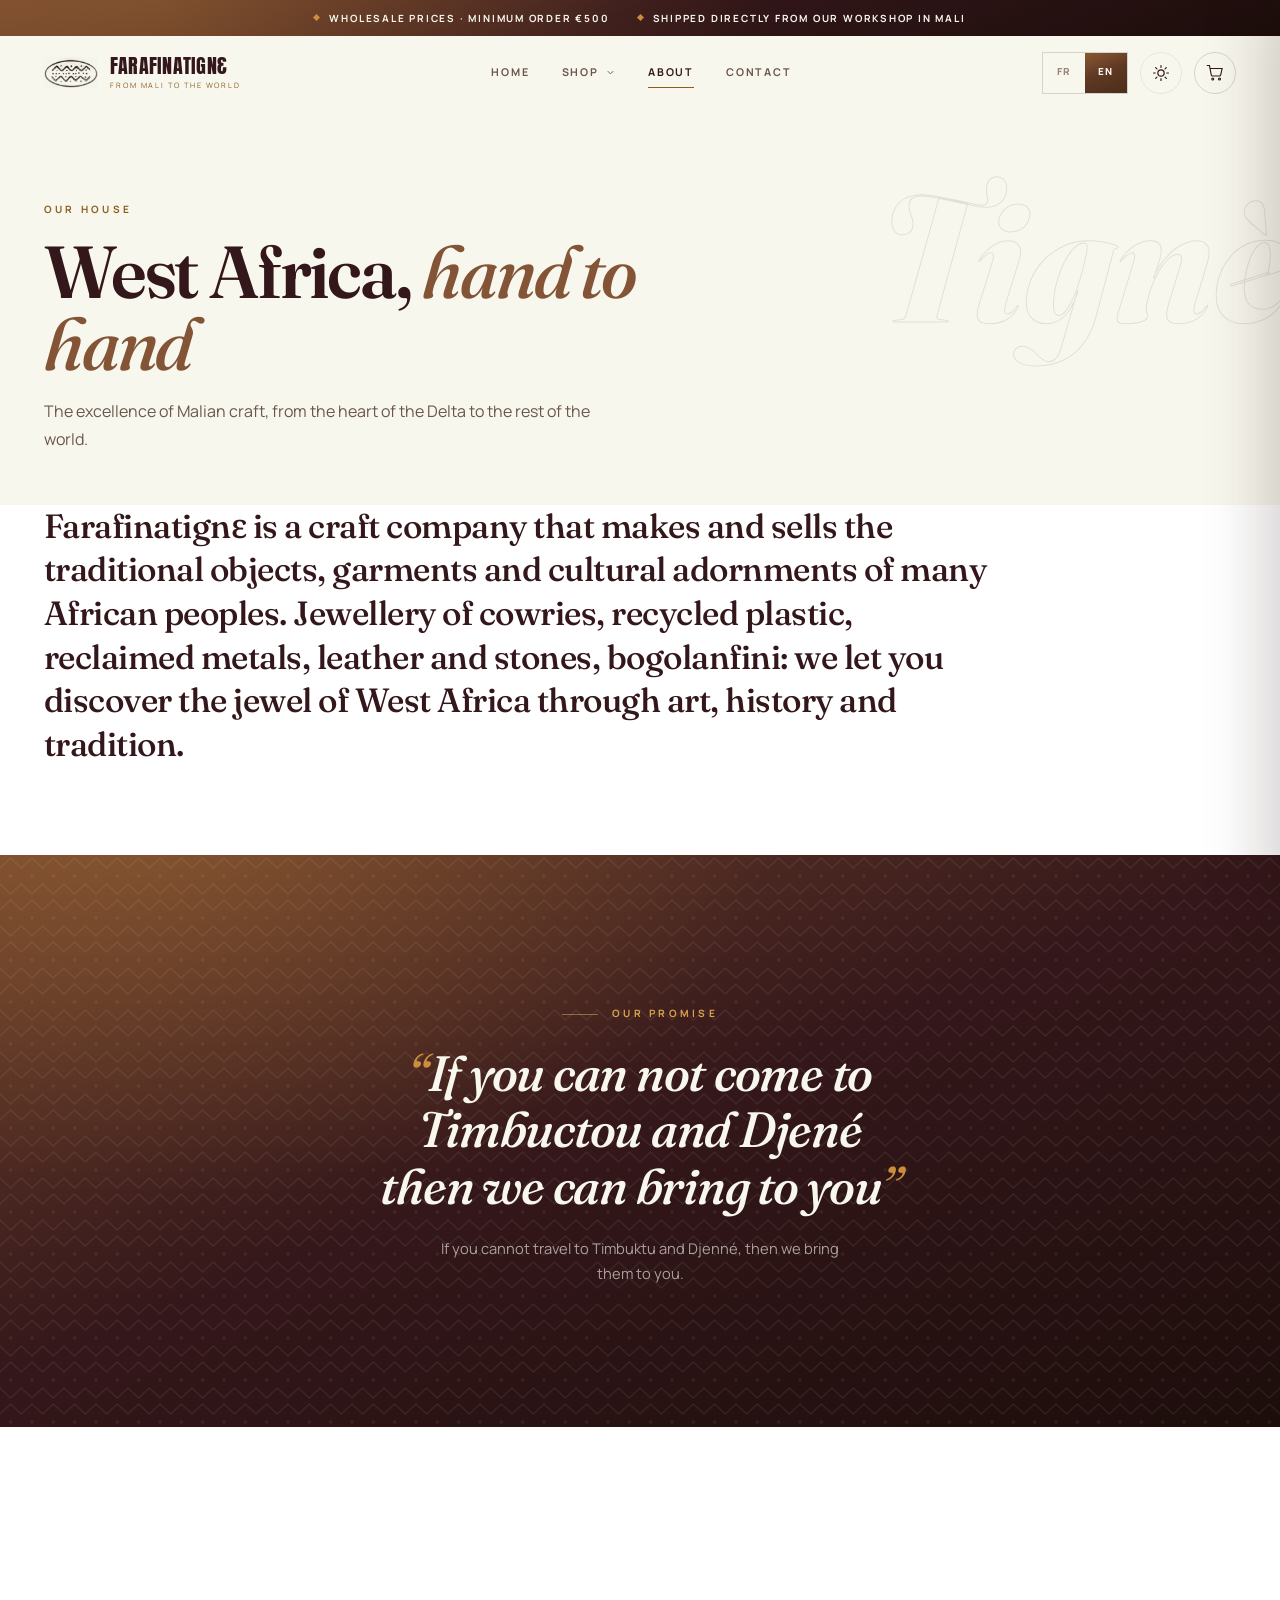
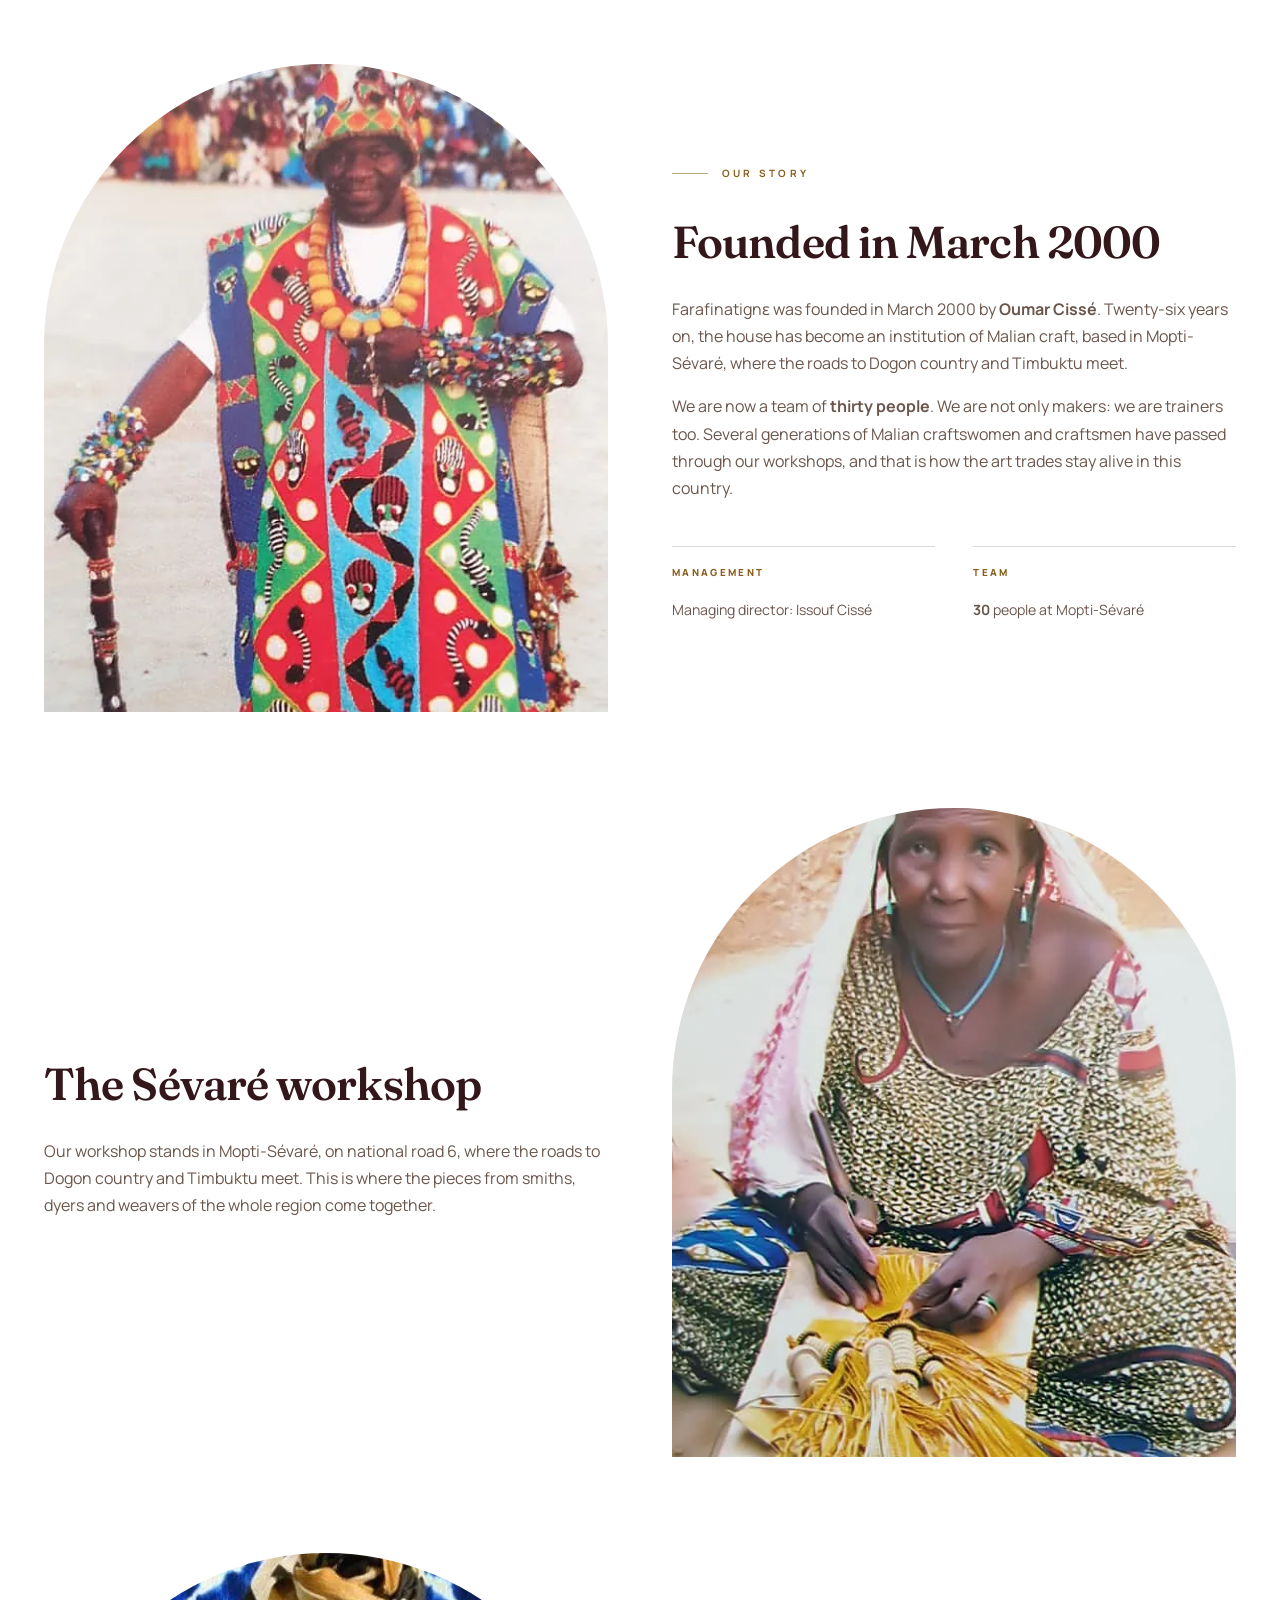
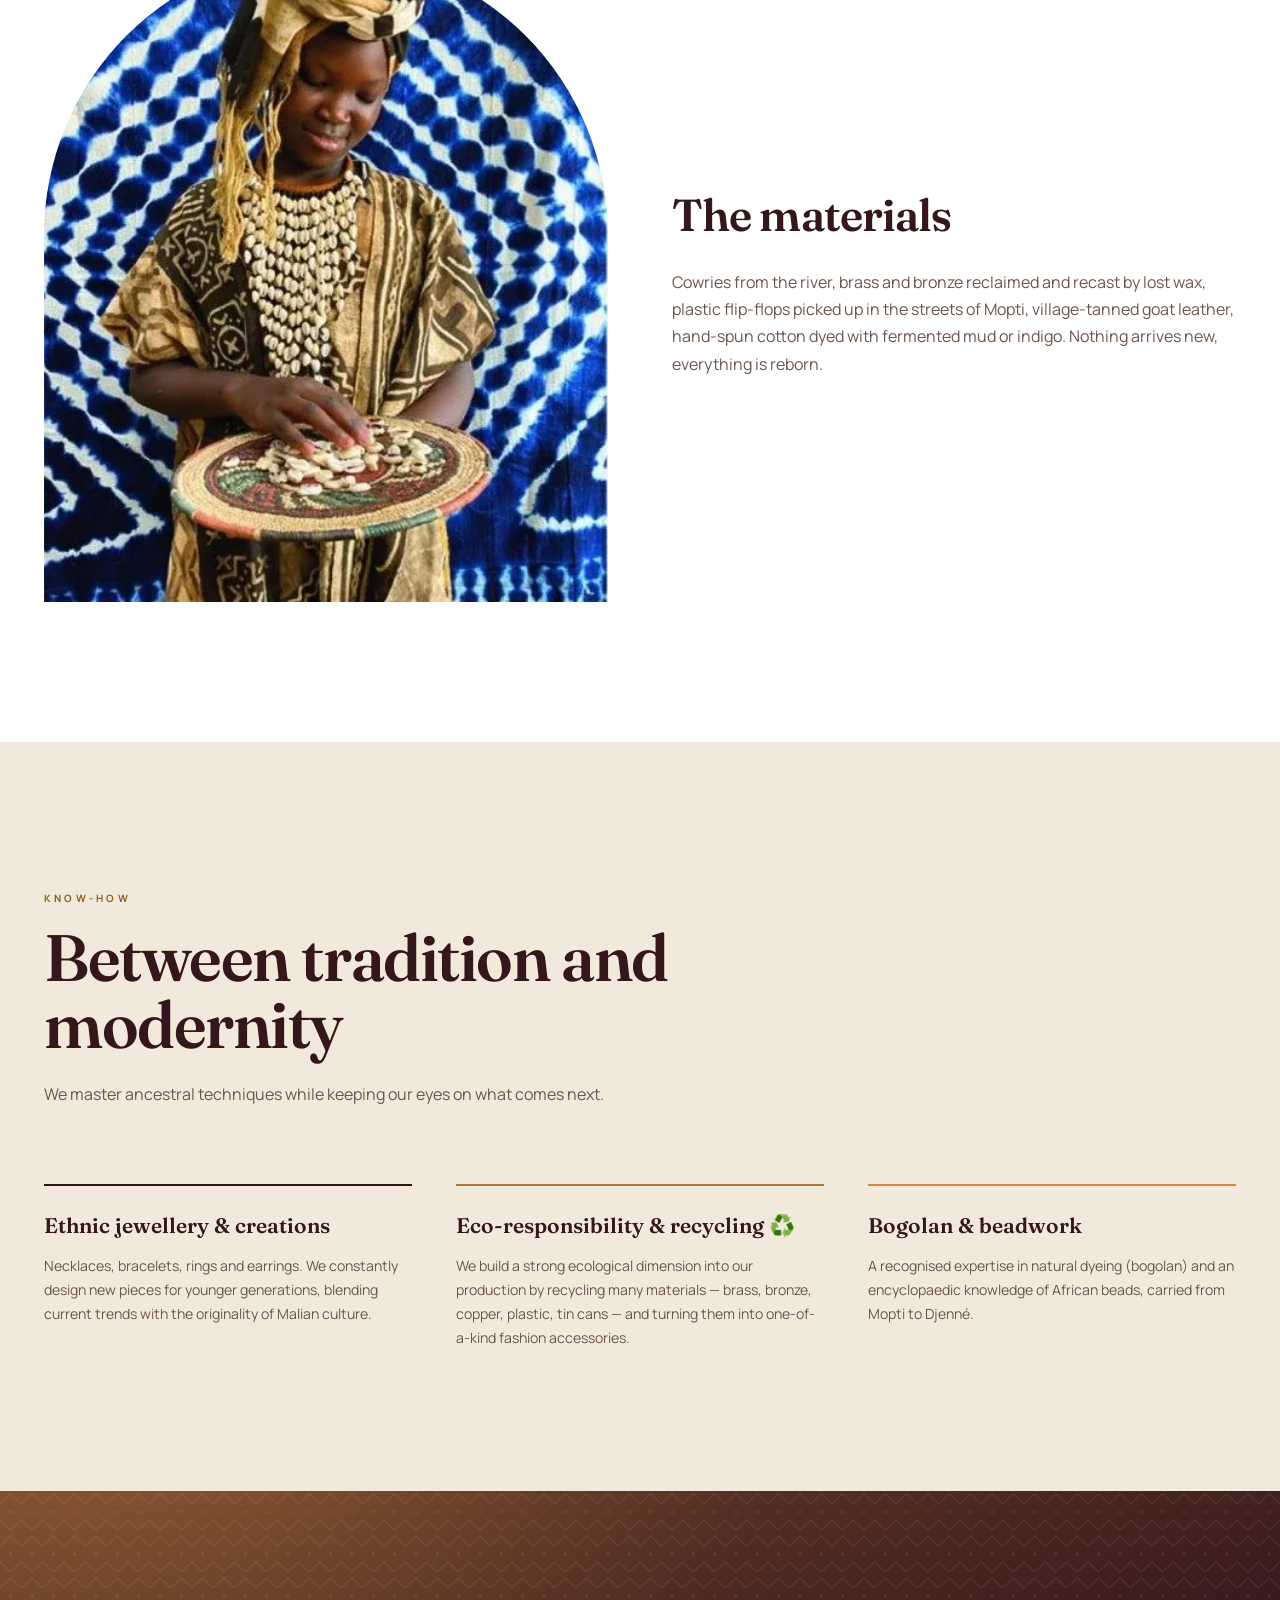
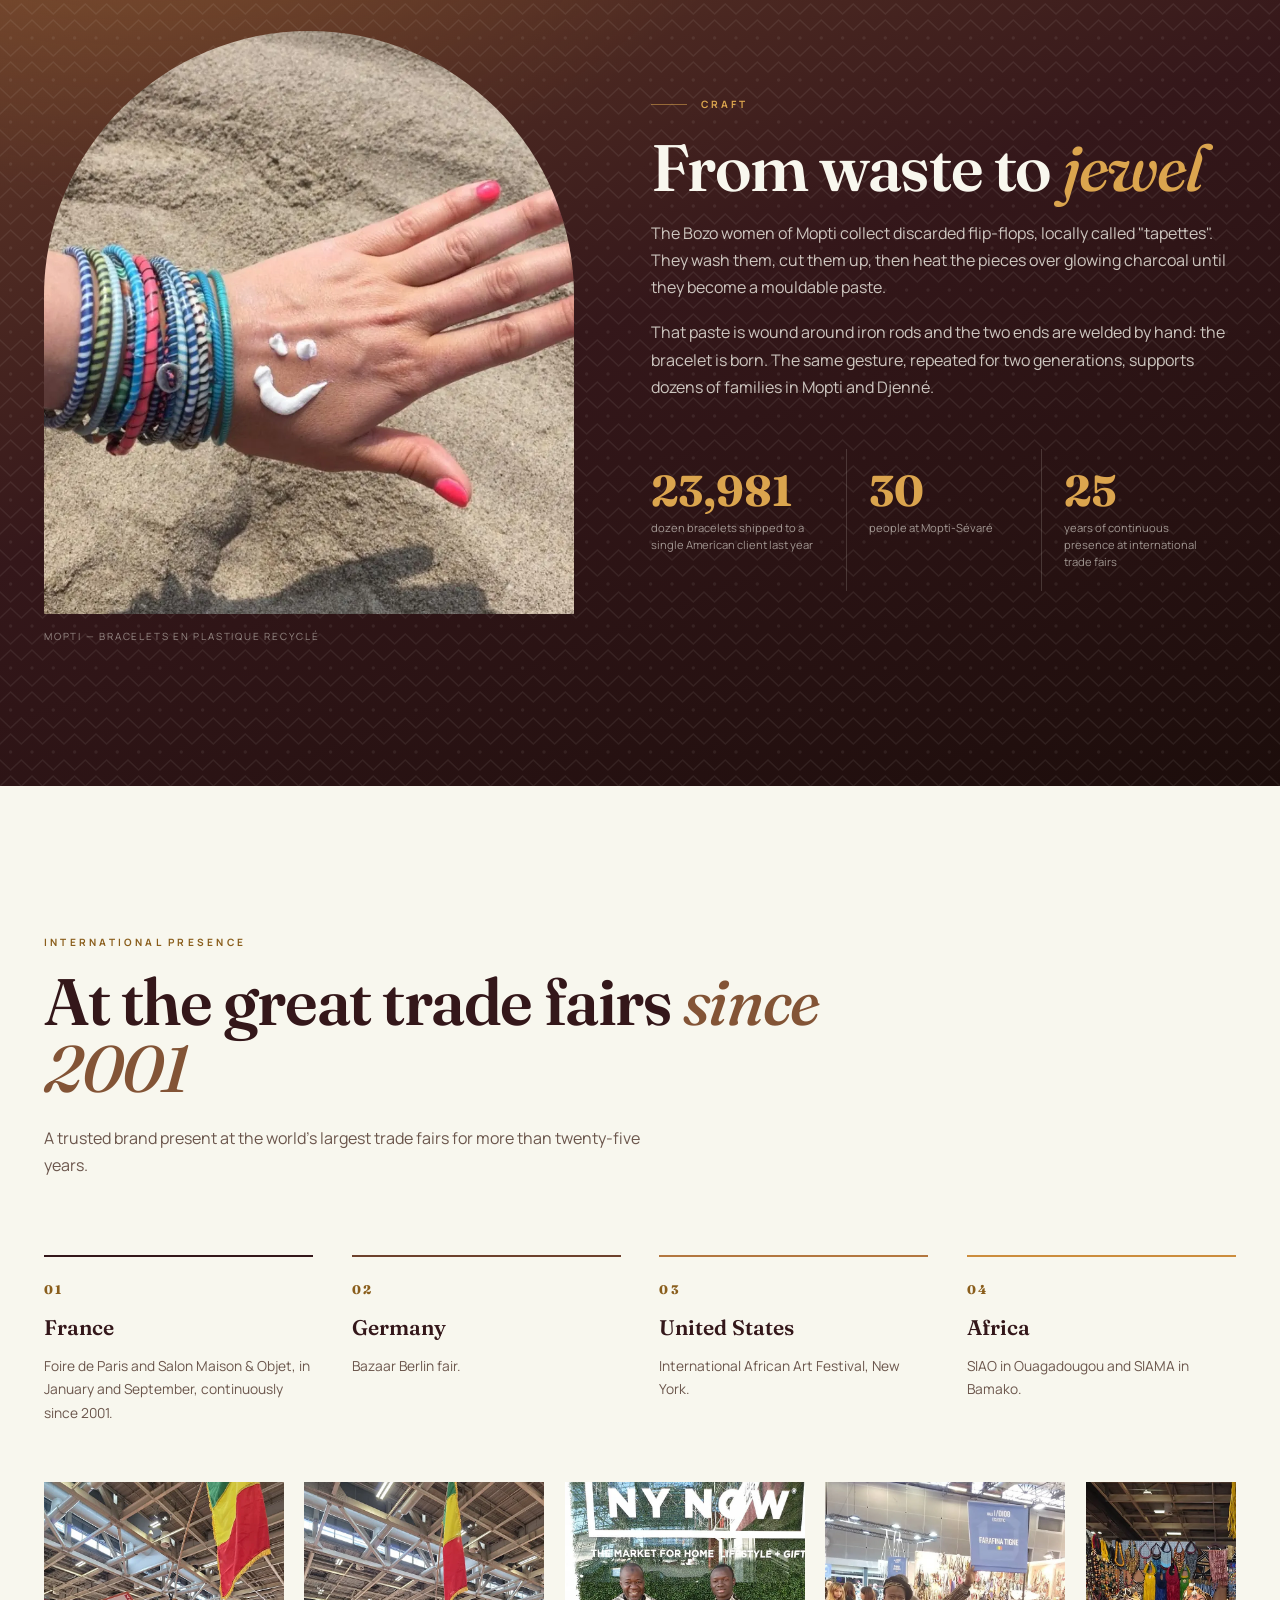
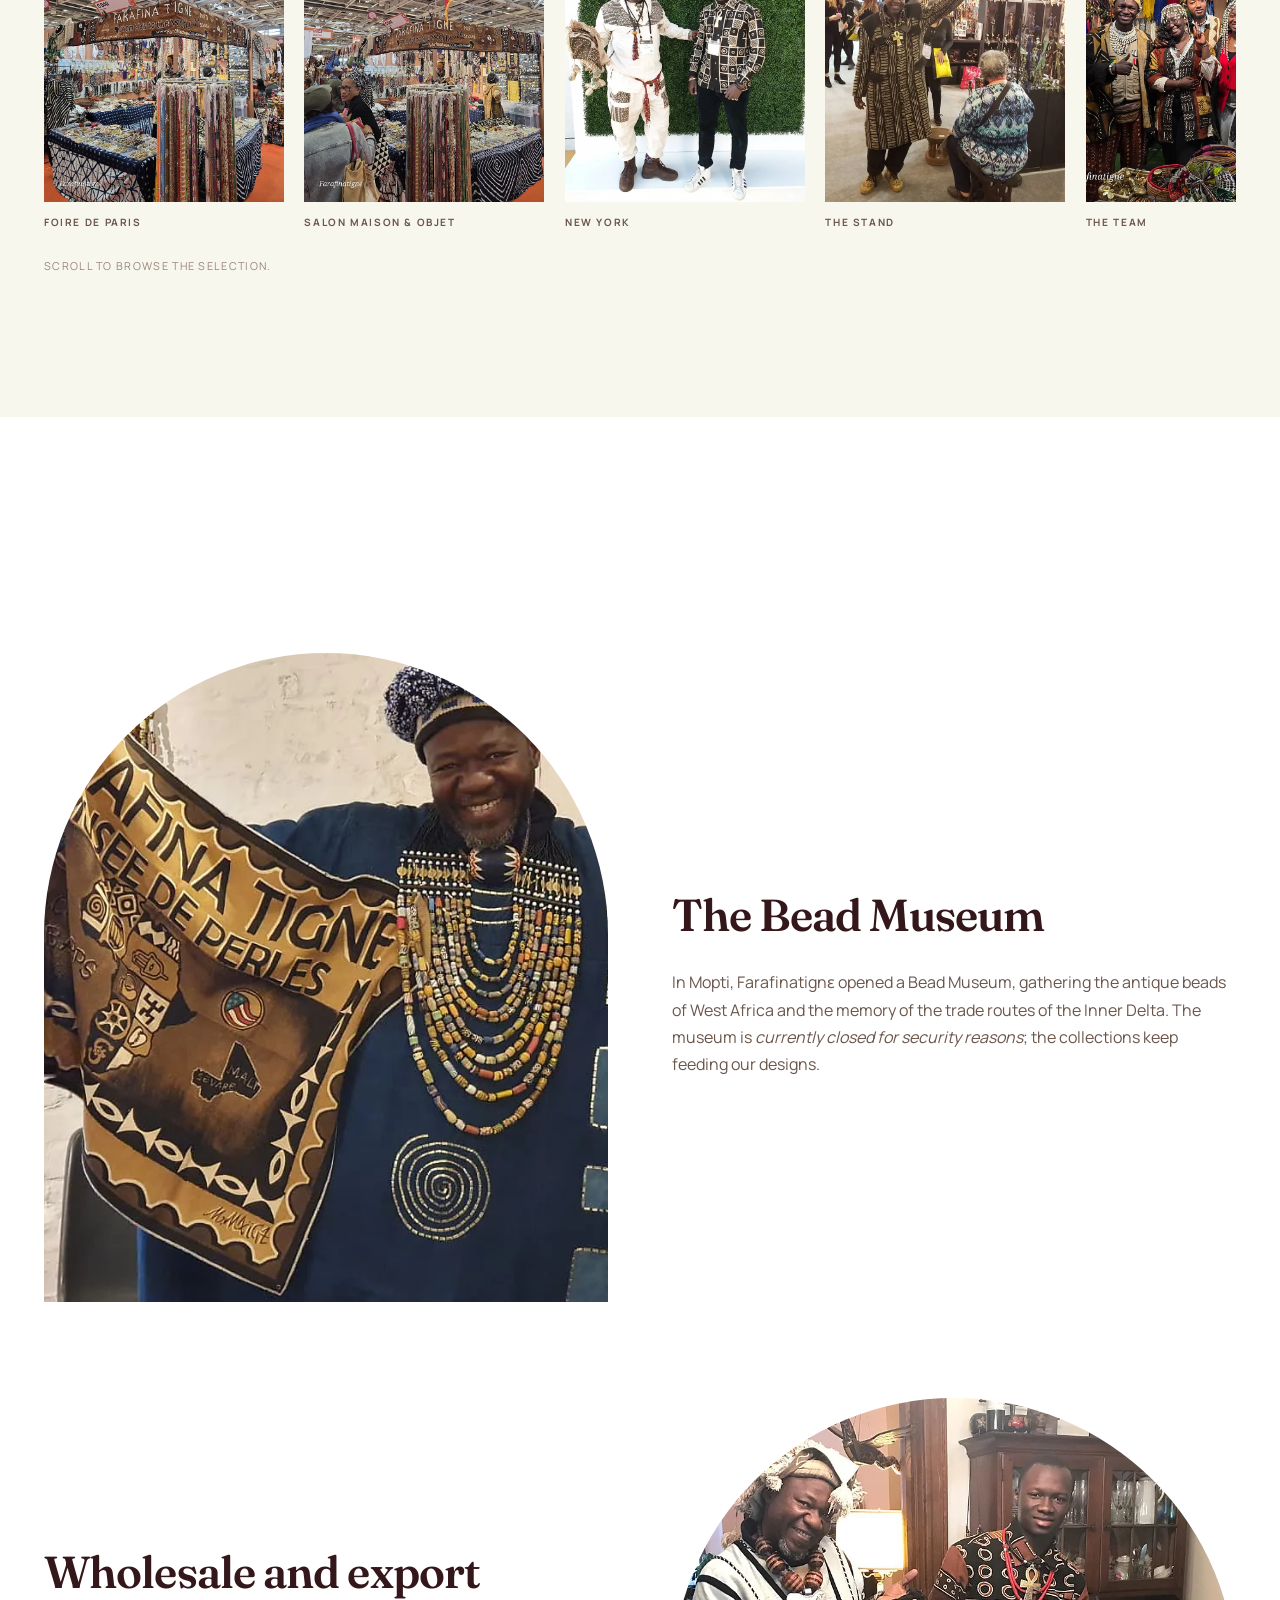
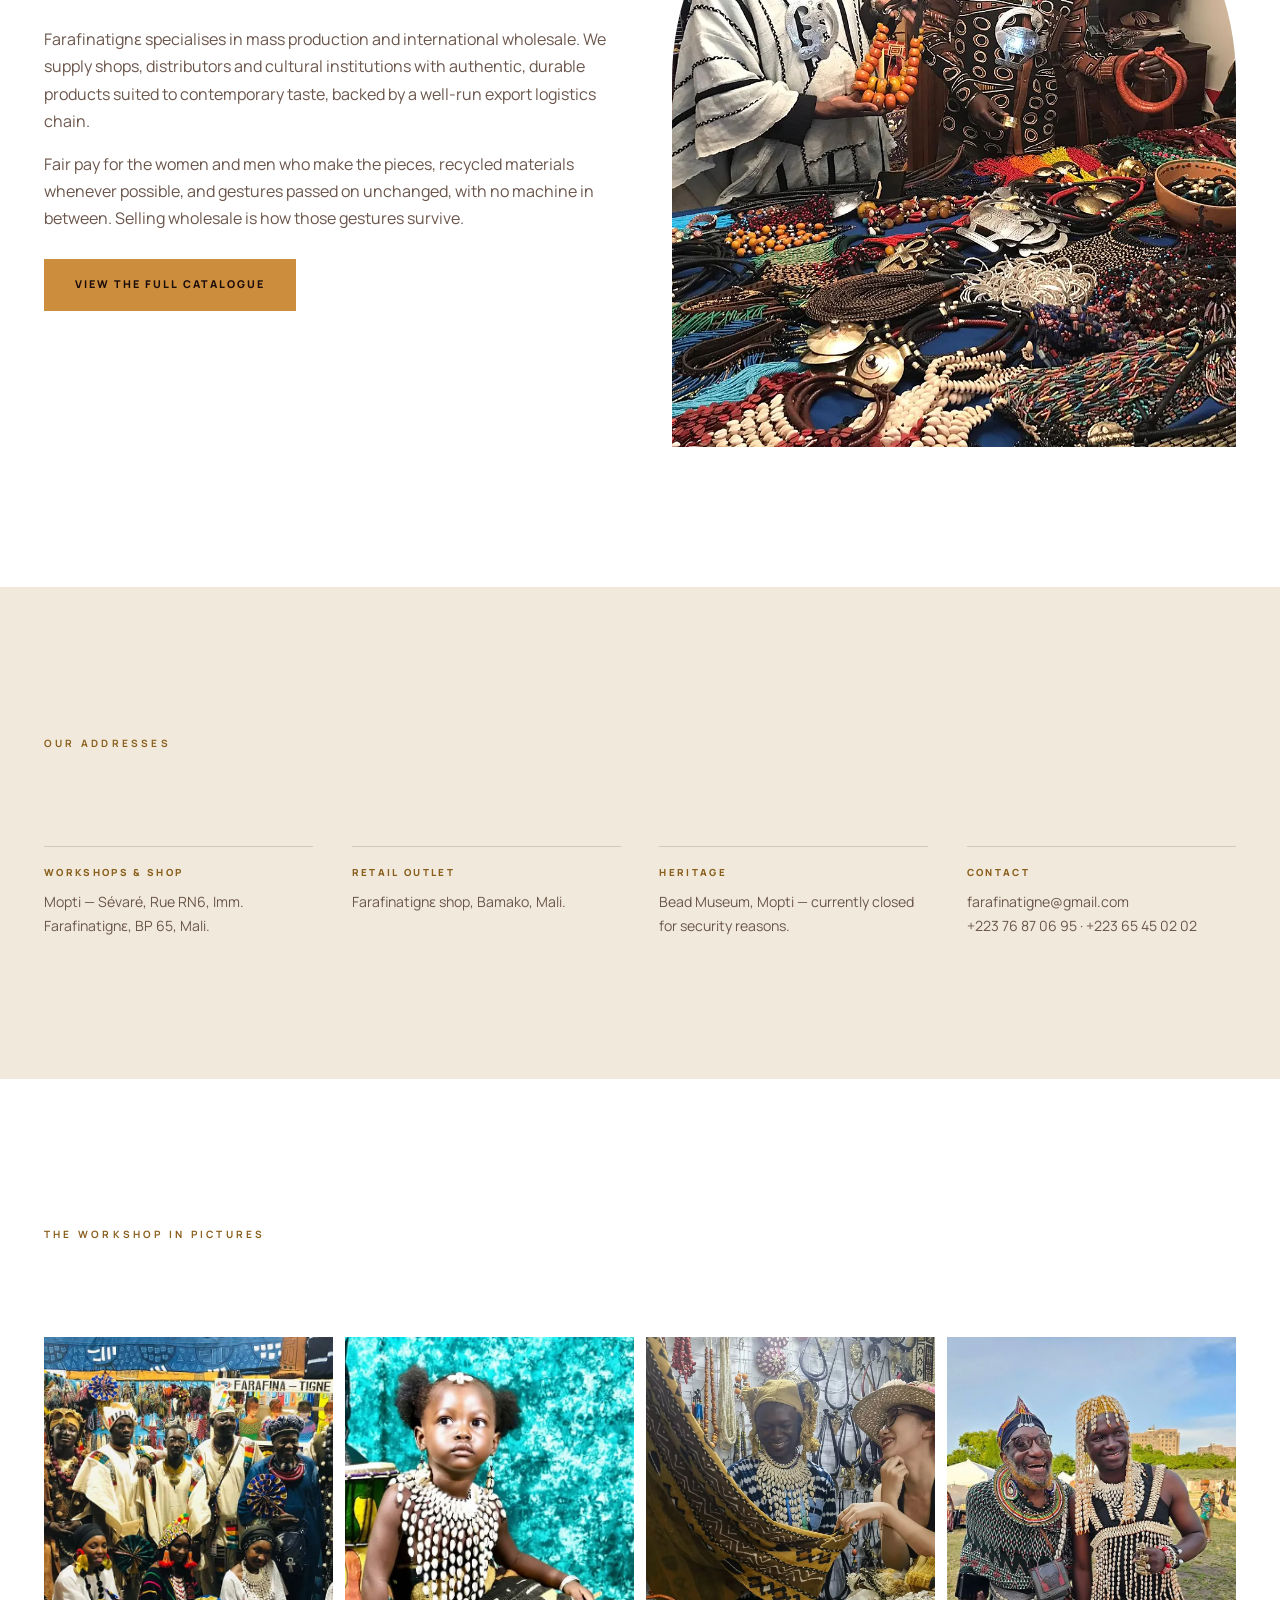
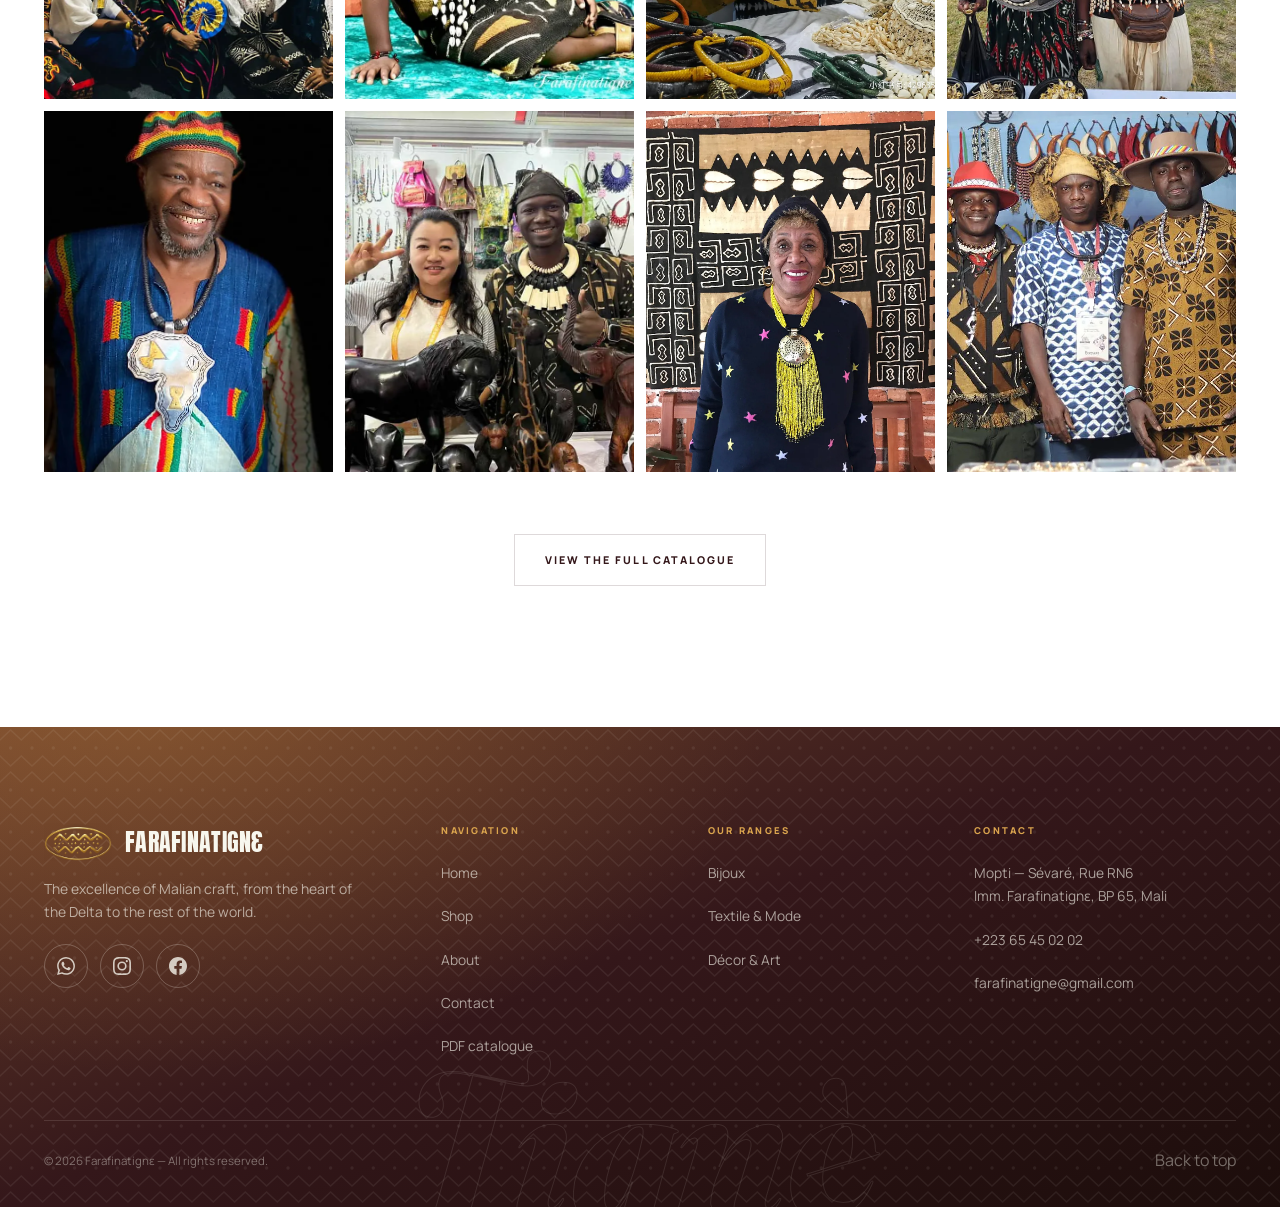
==== commit a768c386: "Mode sombre, cadrage des photos et responsive repris de fond en comble Mode sombre. Pas de noir plat" ====
--- a/a-propos.html
+++ b/a-propos.html
@@ -7,6 +7,19 @@
 <meta name="description" content="Farafinatignɛ, entreprise artisanale de Mopti-Sévaré : notre atelier, nos matières recyclées, le savoir-faire des artisanes de Mopti et Djenné.">
 <meta name="format-detection" content="telephone=no">
 <meta name="theme-color" content="#1C0D0B">
+<script>
+  /* Le theme est pose AVANT le premier rendu : applique plus tard, la page
+     s'afficherait en clair puis basculerait, ce qui saute aux yeux. */
+  (function () {
+    try {
+      var t = localStorage.getItem("ft-theme");
+      if (t !== "dark" && t !== "light") {
+        t = window.matchMedia("(prefers-color-scheme: dark)").matches ? "dark" : "light";
+      }
+      document.documentElement.setAttribute("data-theme", t);
+    } catch (e) { /* navigation privee : on reste en clair */ }
+  })();
+</script>
 <link rel="canonical" href="https://farafinatigne.com/a-propos.html">
 <link rel="alternate" hreflang="fr" href="https://farafinatigne.com/a-propos.html?lang=fr">
 <link rel="alternate" hreflang="en" href="https://farafinatigne.com/a-propos.html?lang=en">
@@ -102,6 +115,11 @@
         <button data-lang-btn="fr">FR</button>
         <button data-lang-btn="en">EN</button>
       </div>
+      <button class="nav__theme" data-theme-btn aria-label="Basculer le thème sombre"
+              data-i18n="nav.theme" data-i18n-attr="aria-label" title="Thème clair / sombre">
+        <svg class="nav__theme-sun" viewBox="0 0 24 24" fill="none" stroke="currentColor" stroke-width="1.6" stroke-linecap="round"><circle cx="12" cy="12" r="4.2"/><path d="M12 2v2.4M12 19.6V22M22 12h-2.4M4.4 12H2M19.1 4.9l-1.7 1.7M6.6 17.4l-1.7 1.7M19.1 19.1l-1.7-1.7M6.6 6.6 4.9 4.9"/></svg>
+        <svg class="nav__theme-moon" viewBox="0 0 24 24" fill="none" stroke="currentColor" stroke-width="1.6" stroke-linecap="round" stroke-linejoin="round"><path d="M20.5 14.6A8.6 8.6 0 0 1 9.4 3.5a8.6 8.6 0 1 0 11.1 11.1z"/></svg>
+      </button>
       <button class="nav__cart" id="cart-open" aria-label="Ma sélection" data-i18n="nav.cart" data-i18n-attr="aria-label">
         <svg viewBox="0 0 24 24" fill="none" stroke="currentColor" stroke-width="1.5"><circle cx="9" cy="20" r="1.3"/><circle cx="18" cy="20" r="1.3"/><path d="M1 2h3.6l2.4 12.4a2 2 0 0 0 2 1.6h8.6a2 2 0 0 0 2-1.6L21.5 6H5.6"/></svg>
         <span class="nav__cart-count" id="cart-count">0</span>
@@ -127,6 +145,11 @@
     <a href="#" data-pdf data-i18n="shop.pdf">Catalogue PDF</a>
   </div>
   <div class="nav-mobile__foot">
+    <button class="nav__theme nav__theme--mobile" data-theme-btn aria-label="Basculer le thème sombre"
+            data-i18n="nav.theme" data-i18n-attr="aria-label">
+      <svg class="nav__theme-sun" viewBox="0 0 24 24" fill="none" stroke="currentColor" stroke-width="1.6" stroke-linecap="round"><circle cx="12" cy="12" r="4.2"/><path d="M12 2v2.4M12 19.6V22M22 12h-2.4M4.4 12H2M19.1 4.9l-1.7 1.7M6.6 17.4l-1.7 1.7M19.1 19.1l-1.7-1.7M6.6 6.6 4.9 4.9"/></svg>
+      <svg class="nav__theme-moon" viewBox="0 0 24 24" fill="none" stroke="currentColor" stroke-width="1.6" stroke-linecap="round" stroke-linejoin="round"><path d="M20.5 14.6A8.6 8.6 0 0 1 9.4 3.5a8.6 8.6 0 1 0 11.1 11.1z"/></svg>
+    </button>
     <div class="lang" role="group" aria-label="Langue">
       <button data-lang-btn="fr">FR</button>
       <button data-lang-btn="en">EN</button>
--- a/style.css
+++ b/style.css
@@ -65,6 +65,10 @@
 
 * { margin: 0; padding: 0; box-sizing: border-box; }
 html { scroll-behavior: smooth; -webkit-text-size-adjust: 100%; }
+/* Sur un ecran de 320 px, la barre fixe depassait de 2 px : le document
+   lui-meme ne doit jamais defiler lateralement. */
+html { overflow-x: hidden; }
+
 body {
   font-family: var(--font-sans);
   font-size: 16px;
@@ -533,7 +537,7 @@
    ========================================================= */
 .ranges { display: grid; gap: clamp(30px, 5vw, 64px); }
 .range {
-  display: grid; grid-template-columns: 1fr 1fr; gap: clamp(24px, 5vw, 70px);
+  display: grid; grid-template-columns: minmax(0, 1fr) minmax(0, 1fr); gap: clamp(24px, 5vw, 70px);
   align-items: center; padding-bottom: clamp(30px, 5vw, 64px); border-bottom: 1px solid var(--line-2);
 }
 .range:last-child { border-bottom: none; padding-bottom: 0; }
@@ -567,12 +571,17 @@
 /* =========================================================
    CARTES PRODUITS — sobres, la photo d'abord
    ========================================================= */
-.products { display: grid; grid-template-columns: repeat(4, 1fr); gap: clamp(16px, 2.2vw, 30px); }
-.card { display: flex; flex-direction: column; position: relative; }
+/* « 1fr » vaut « minmax(auto, 1fr) » : le minimum automatique d'une case
+   est la taille intrinseque de son image, si bien qu'une photo de 900 px
+   elargit sa colonne et ecrase les trois autres. « minmax(0, 1fr) » et le
+   min-width sur la carte suppriment ce plancher. */
+.products { display: grid; grid-template-columns: repeat(4, minmax(0, 1fr)); gap: clamp(16px, 2.2vw, 30px); }
+.products > * { min-width: 0; }
+.card { display: flex; flex-direction: column; position: relative; min-width: 0; }
 .card__media {
   position: relative; aspect-ratio: 4 / 5; overflow: hidden; background: var(--sand);
 }
-.card__media img { width: 100%; height: 100%; object-fit: cover; transition: transform 1s cubic-bezier(.16, 1, .3, 1); }
+.card__media img { width: 100%; height: 100%; max-width: 100%; object-fit: cover; transition: transform 1s cubic-bezier(.16, 1, .3, 1); }
 .card:hover .card__media img { transform: scale(1.04); }
 .card__tag {
   position: absolute; top: 0; left: 0;
@@ -636,6 +645,64 @@
   background: #A33A1E; color: var(--ivory); padding: 3px 7px; border-radius: 999px;
   align-self: center;
 }
+/* =========================================================
+   CADRAGE DES PHOTOS
+   Les cadres editoriaux sont en portrait (0,87 a 0,91) alors que
+   les photos de personnes montent jusqu'a 0,47 : centrer le
+   recadrage coupait les tetes, qui se trouvent dans le haut de
+   l'image. On remonte donc la fenetre de recadrage.
+   Sur une photo en paysage il n'y a pas de debordement vertical :
+   la valeur est alors sans effet, rien ne bouge.
+   ========================================================= */
+.about__media img,
+.craft__media img,
+.range__arch img,
+.gallery img,
+.lookbook__strip img,
+.pdf__cover img {
+  object-position: var(--cadrage, 50% 22%);
+}
+/* Les fiches produit : le sujet (crochet d'une boucle, col d'un
+   vetement) est lui aussi vers le haut, mais moins haut qu'un visage. */
+.card__media img,
+.card__track img {
+  object-position: var(--cadrage, 50% 38%);
+}
+.cart-line img { object-position: var(--cadrage, 50% 30%); }
+
+/* --- carrousel d'assortiment ---
+   La fenetre garde le format 4/5 des autres cartes : la carte d'un lot
+   ne doit jamais etre plus haute ni plus large que ses voisines. */
+.card__media--carousel { display: block; }
+.card__track {
+  display: flex; width: 100%; height: 100%;
+  transition: transform .45s cubic-bezier(.22, 1, .36, 1);
+}
+.card__track img { flex: 0 0 100%; width: 100%; height: 100%; object-fit: cover; }
+.card:hover .card__media--carousel img { transform: none; }
+
+.card__nav {
+  position: absolute; top: 50%; transform: translateY(-50%);
+  width: 34px; height: 34px; display: grid; place-items: center;
+  background: rgba(248, 247, 238, .92); color: var(--ink);
+  font-size: 1.25rem; line-height: 1; padding-bottom: 3px;
+  opacity: 0; transition: opacity .25s, background .2s;
+  border: none; cursor: pointer; z-index: 2;
+}
+.card__nav--prev { left: 8px; }
+.card__nav--next { right: 8px; }
+.card:hover .card__nav, .card__media--carousel:focus-within .card__nav { opacity: 1; }
+.card__nav:hover { background: var(--ivory); }
+.card__count {
+  position: absolute; bottom: 10px; left: 10px; z-index: 2;
+  background: rgba(28, 13, 11, .78); color: var(--ivory);
+  font-size: .58rem; font-weight: 800; letter-spacing: .12em;
+  padding: 5px 9px; border-radius: 999px;
+}
+@media (hover: none) {
+  .card__nav { opacity: 1; }
+}
+
 /* --- planche de motifs d'un assortiment --- */
 .card__motifs { margin-top: 12px; }
 .card__motifs-t {
@@ -653,6 +720,10 @@
 }
 .card__motif img { width: 100%; height: 100%; object-fit: cover; }
 .card__motif:hover { transform: translateY(-2px); border-color: var(--gold); }
+.card__motif.is-on { border-color: var(--ink); }
+.card__motif.is-on img { opacity: 1; }
+.card__motif:not(.is-on) img { opacity: .62; transition: opacity .2s; }
+.card__motif:hover img { opacity: 1; }
 
 .cart-line__was {
   color: var(--tx-3); text-decoration: line-through; font-weight: 400; margin-right: 5px;
@@ -801,7 +872,21 @@
   backdrop-filter: blur(12px); -webkit-backdrop-filter: blur(12px);
   border-top: 1px solid var(--line-2); border-bottom: 1px solid var(--line-2); padding: 11px 0;
 }
-.filters__row { display: flex; gap: 8px; overflow-x: auto; scrollbar-width: none; padding-bottom: 2px; }
+/* La rangee de filtres defile lateralement sur telephone : sans repere
+   visuel, on ne devine pas qu'il reste des gammes a droite. Le masque
+   estompe la derniere pastille, ce qui suffit a le faire comprendre. */
+.filters__row {
+  display: flex; gap: 8px; overflow-x: auto; scrollbar-width: none;
+  padding-bottom: 2px; scroll-snap-type: x proximity;
+  -webkit-overflow-scrolling: touch;
+}
+.filters__row > * { scroll-snap-align: start; }
+@media (max-width: 900px) {
+  .filters__row {
+    -webkit-mask-image: linear-gradient(90deg, #000 0, #000 calc(100% - 34px), transparent 100%);
+            mask-image: linear-gradient(90deg, #000 0, #000 calc(100% - 34px), transparent 100%);
+  }
+}
 .filters__row::-webkit-scrollbar { display: none; }
 .filters__row + .filters__row { margin-top: 8px; display: none; }
 .filters__row + .filters__row.is-visible { display: flex; }
@@ -835,13 +920,13 @@
   font-family: var(--font-display); font-size: clamp(1.3rem, 3.2vw, 2.1rem);
   line-height: 1.3; color: var(--ink); max-width: 950px; font-weight: 500; letter-spacing: -.015em;
 }
-.about__block { display: grid; grid-template-columns: 1fr 1fr; gap: clamp(26px, 5vw, 76px); align-items: center; margin-top: clamp(48px, 8vw, 96px); }
+.about__block { display: grid; grid-template-columns: minmax(0, 1fr) minmax(0, 1fr); gap: clamp(26px, 5vw, 76px); align-items: center; margin-top: clamp(48px, 8vw, 96px); }
 .about__block:nth-child(even) .about__media { order: 2; }
 .about__media img { width: 100%; aspect-ratio: 4 / 4.6; object-fit: cover; border-radius: 999px 999px 3px 3px; }
 .about__text h2 { font-family: var(--font-display); font-size: clamp(1.8rem, 4vw, 2.8rem); font-weight: 600; letter-spacing: -.02em; }
 .about__text h2 em { font-style: italic; font-weight: 500; color: var(--brown-3); }
 .about__text p { margin-top: 16px; color: var(--tx-2); }
-.gallery { display: grid; grid-template-columns: repeat(4, 1fr); gap: 12px; margin-top: 34px; }
+.gallery { display: grid; grid-template-columns: repeat(4, minmax(0, 1fr)); gap: 12px; margin-top: 34px; }
 .gallery img { width: 100%; aspect-ratio: 4 / 5; object-fit: cover; cursor: zoom-in; background: var(--sand); transition: opacity .3s; }
 .gallery img:hover { opacity: .85; }
 
@@ -1089,7 +1174,7 @@
    RESPONSIVE
    ========================================================= */
 @media (max-width: 1180px) {
-  .products { grid-template-columns: repeat(3, 1fr); }
+  .products { grid-template-columns: repeat(3, minmax(0, 1fr)); }
   .footer__top { grid-template-columns: 1.4fr 1fr 1fr; }
   .footer__col--last { grid-column: 1 / -1; }
 }
@@ -1134,8 +1219,8 @@
   :root { --nav-h: 64px; --bar-h: 34px; }
   .topbar { font-size: .54rem; letter-spacing: .1em; gap: 0; }
   .topbar span:nth-child(2) { display: none; }
-  .products { grid-template-columns: repeat(2, 1fr); gap: 14px; }
-  .gallery { grid-template-columns: repeat(2, 1fr); }
+  .products { grid-template-columns: repeat(2, minmax(0, 1fr)); gap: 14px; }
+  .gallery { grid-template-columns: repeat(2, minmax(0, 1fr)); }
   .pillars, .factlist { grid-template-columns: 1fr; }
   .stats { grid-template-columns: 1fr; }
   .stat { border-left: none; padding-left: 0; border-top: 1px solid rgba(248, 247, 238, .16); }
@@ -1153,13 +1238,219 @@
 
 @media (max-width: 480px) {
   body { font-size: 15px; }
-  .products { grid-template-columns: 1fr; }
-  .card__media { aspect-ratio: 4 / 4; }
+  /* Deux colonnes tenues jusqu'en bas : a une seule, la boutique
+     faisait 43 000 px de haut, illisible a parcourir pour un
+     acheteur en gros. */
+  .card__media { aspect-ratio: 4 / 4.4; }
   .hero__actions { flex-direction: column; align-items: stretch; gap: 14px; }
   .hero__index { gap: 18px; }
   .footer__top { grid-template-columns: 1fr; }
   .whatsapp-float { width: 46px; height: 46px; left: 14px; bottom: 14px; }
   .to-top { right: 14px; bottom: 14px; }
+}
+
+/* =========================================================
+   MODE SOMBRE
+   Pas de noir plat : le fond reprend le degrade du bandeau de
+   marque — brun chaud qui descend vers l'espresso, avec le halo
+   d'or en haut a gauche. C'est la meme matiere que les sections
+   sombres du site, etendue a toute la page.
+
+   Les jetons de surface (--paper, --sand) et d'encre (--ink,
+   --tx-*) basculent ; les couleurs de marque (ivoire, espresso,
+   or) ne bougent pas : elles servent aux pastilles claires
+   posees sur les photos, qui restent claires dans les deux
+   themes. Seul --gold-deep change : sa version foncee, choisie
+   pour rester lisible sur ivoire, devient illisible sur brun.
+   ========================================================= */
+:root[data-theme="dark"] {
+  --paper: #251614;
+  --ivory-fixe: #F8F7EE;
+  --sand:  #2E1C18;
+
+  --tx-1: #F4EEE3;
+  --tx-2: #CDB9AA;
+  --tx-3: #A08C7D;
+  --ink:  #F4EEE3;
+
+  --line:   rgba(248, 247, 238, .16);
+  --line-2: rgba(248, 247, 238, .09);
+
+  /* l'or profond n'est lisible que sur fond clair : sur brun on
+     remonte a l'or clair, qui tient 7:1 sur l'espresso */
+  --gold-deep: #DBA54E;
+
+  color-scheme: dark;
+}
+
+:root[data-theme="dark"] body {
+  background:
+    radial-gradient(1200px 760px at 6% -10%, rgba(204, 141, 61, .22) 0%, transparent 58%),
+    radial-gradient(1000px 700px at 104% 6%, rgba(109, 65, 44, .34) 0%, transparent 60%),
+    linear-gradient(168deg, #3B231C 0%, #2A1614 46%, #1C0D0B 100%);
+  background-attachment: fixed;
+  color: var(--tx-1);
+}
+
+/* ---- surfaces qui etaient explicitement ivoire ---- */
+:root[data-theme="dark"] .section--ivory { background: rgba(255, 255, 255, .028); }
+:root[data-theme="dark"] .section--sand  { background: rgba(255, 255, 255, .05); }
+:root[data-theme="dark"] .nav__menu,
+:root[data-theme="dark"] .cart,
+:root[data-theme="dark"] .modal__box,
+:root[data-theme="dark"] .pdf-gate__box,
+:root[data-theme="dark"] .lightbox img { background: #2A1917; }
+:root[data-theme="dark"] .filters { background: rgba(28, 13, 11, .72); backdrop-filter: blur(8px); }
+:root[data-theme="dark"] .marquee { background: rgba(255, 255, 255, .04); }
+:root[data-theme="dark"] .page-head { background: rgba(255, 255, 255, .03); }
+
+/* Le bandeau defilant et la citation etaient ecrits en brun moyen :
+   lisibles sur ivoire, ils tombent a 2,2:1 sur le fond sombre. */
+:root[data-theme="dark"] .marquee__track span { color: #E8D9C4; }
+:root[data-theme="dark"] .manifesto__quote { color: var(--tx-1); }
+:root[data-theme="dark"] .page-head__ghost { -webkit-text-stroke-color: rgba(248, 247, 238, .12); }
+:root[data-theme="dark"] .form { background: rgba(255, 255, 255, .045); }
+:root[data-theme="dark"] .field input,
+:root[data-theme="dark"] .field textarea,
+:root[data-theme="dark"] .field select { background: rgba(28, 13, 11, .5); color: var(--tx-1); }
+
+/* ---- la nav et le bandeau ---- */
+:root[data-theme="dark"] .nav { background: rgba(28, 13, 11, .82); backdrop-filter: blur(10px); }
+:root[data-theme="dark"] .nav__logo .seal { filter: invert(1) brightness(1.6) sepia(.35) saturate(2.2) hue-rotate(-8deg); }
+
+/* ---- les sections deja sombres ----
+   Elles portaient le degrade de marque sur un fond clair : dans le
+   theme sombre elles s'y fondraient. On les detache d'un filet et
+   d'un fond legerement plus dense. */
+:root[data-theme="dark"] .craft,
+:root[data-theme="dark"] .signature,
+:root[data-theme="dark"] .footer,
+:root[data-theme="dark"] .hero__band {
+  background-color: rgba(12, 6, 5, .55);
+  background-image: none;
+  border-top: 1px solid rgba(248, 247, 238, .1);
+}
+
+/* ---- cartes produit ---- */
+:root[data-theme="dark"] .card__media,
+:root[data-theme="dark"] .gallery img,
+:root[data-theme="dark"] .cart-line img { background: rgba(255, 255, 255, .05); }
+:root[data-theme="dark"] .card__add { border-color: var(--line); color: var(--tx-1); }
+:root[data-theme="dark"] .card__add:hover { background: var(--gold); color: var(--espresso); border-color: var(--gold); }
+:root[data-theme="dark"] .filter { border-color: var(--line-2); color: var(--tx-2); }
+:root[data-theme="dark"] .filter.is-active { background: var(--gold); color: var(--espresso); border-color: var(--gold); }
+:root[data-theme="dark"] .price--quote { color: var(--gold-light); }
+
+/* ---- boutons ---- */
+:root[data-theme="dark"] .btn--ghost,
+:root[data-theme="dark"] .btn--line { color: var(--tx-1); border-color: var(--line); }
+:root[data-theme="dark"] .btn--solid { background: var(--gold); color: var(--espresso); border-color: var(--gold); }
+
+/* ---- le filigrane et les motifs, trop appuyes sur fond sombre ---- */
+:root[data-theme="dark"] .ghost, :root[data-theme="dark"] .section__ghost { opacity: .05; }
+:root[data-theme="dark"] .pattern-layer { opacity: .5; }
+
+/* ---- l'interrupteur lui-meme ---- */
+.nav__theme {
+  width: 42px; height: 42px; flex: none; display: grid; place-items: center;
+  border: 1px solid var(--line-2); border-radius: 999px; background: transparent;
+  color: var(--tx-1); cursor: pointer; transition: background .2s, border-color .2s, color .2s;
+}
+.nav__theme:hover { border-color: var(--gold); color: var(--gold-deep); }
+.nav__theme svg { width: 18px; height: 18px; }
+.nav__theme-moon { display: none; }
+:root[data-theme="dark"] .nav__theme-sun { display: none; }
+:root[data-theme="dark"] .nav__theme-moon { display: block; }
+.nav__theme--mobile {
+  width: auto; height: 44px; padding: 0 18px; border-radius: 999px;
+  border-color: rgba(248, 247, 238, .22); color: var(--ivory);
+}
+@media (max-width: 1000px) {
+  /* sur telephone il reste dans la barre, entre le panier et le menu */
+  .nav__theme:not(.nav__theme--mobile) { width: 38px; height: 38px; }
+}
+
+/* Le passage d'un theme a l'autre : assez lent pour etre lisible,
+   assez court pour ne pas retarder la lecture. */
+:root[data-theme] body,
+:root[data-theme] .nav,
+:root[data-theme] .card__media { transition: background-color .35s ease, color .35s ease; }
+
+/* =========================================================
+   PETITS ECRANS
+   Les micro-libelles du site sont dessines a 0,54-0,61rem, soit
+   8 a 10 px : lisible sur un ecran de bureau, trop juste sur un
+   telephone tenu a bout de bras. On leur donne un plancher et on
+   resserre le crenage pour qu'ils ne passent pas a la ligne.
+   ========================================================= */
+@media (max-width: 600px) {
+  .card__cat, .card__ref, .card__sizes span, .card__motifs-t,
+  .price__from, .price__unit, .price__off,
+  .field label, .contact__item h3, .footer h4,
+  .cart-line__ref, .cart__total span, .cart__head-eyebrow, .cart__clear,
+  .filter i, .card__count,
+  .eyebrow, .rule-label, .hero__stamp, .signature__sub,
+  .hero__index span, .stat span, .footer__col a, .footer__legal,
+  .step__num, .fact__label, .hero__band-item span, .topbar span {
+    font-size: .72rem;
+    letter-spacing: .09em;
+  }
+  .card__tag { font-size: .7rem; letter-spacing: .1em; padding: 6px 10px; }
+
+  /* En deux colonnes la ligne de prix ne tient plus : « a partir de »
+     et l'unite passent au-dessus et au-dessous du montant plutot que
+     de se disloquer en morceaux. */
+  .price { flex-wrap: wrap; gap: 2px 6px; line-height: 1.25; }
+  .price__from, .price__unit { flex: 1 0 100%; }
+  .price--promo .price__was, .price--promo .price__now, .price--promo .price__off { flex: 0 0 auto; }
+  .card__foot { gap: 6px; }
+  .card__ref { flex: 1 0 100%; }
+  .card__add, .filter { font-size: .72rem; letter-spacing: .1em; }
+  .topbar { font-size: .66rem; letter-spacing: .08em; }
+  .section__eyebrow, .hero__eyebrow { letter-spacing: .18em; }
+}
+
+/* La barre de navigation sur telephone.
+   Logo + theme + panier + menu ne tiennent pas dans 360 px : le bouton
+   « menu » sortait de l'ecran et devenait inatteignable. On retire de la
+   barre ce qui existe ailleurs — l'interrupteur de theme est repris dans
+   le menu — et on resserre le logo. */
+/* Un numero de telephone et une adresse e-mail se tapotent du pouce :
+   21 px de haut, c'est sous le confort admis (~44 px). */
+@media (max-width: 760px), (pointer: coarse) {
+  .contact__item a, .footer__col a, .nav-mobile__subs a {
+    display: inline-flex; align-items: center; min-height: 44px;
+  }
+}
+
+@media (max-width: 520px) {
+  .nav__theme:not(.nav__theme--mobile) { display: none; }
+  .nav__inner { gap: 10px; }
+  .nav__logo { gap: 9px; }
+  .nav__logo .seal { width: 44px; }
+  .nav__logo-text b { font-size: 1.1rem; }
+  .nav__logo-text i { font-size: .42rem; letter-spacing: .2em; }
+}
+
+@media (max-width: 380px) {
+  .nav__logo-text i { display: none; }
+  .nav__logo .seal { width: 38px; }
+  .nav__logo-text b { font-size: 1rem; }
+}
+
+@media (max-width: 359px) {
+  /* Les tres petits telephones (iPhone SE 1re generation, Galaxy A0x) :
+     deux colonnes deviennent illisibles, on repasse a une. */
+  .products { grid-template-columns: minmax(0, 1fr); }
+  .card__media { aspect-ratio: 4 / 4; }
+  :root { --pad: 16px; }
+}
+
+/* Telephone couche : la hauteur devient la ressource rare. */
+@media (max-height: 460px) and (orientation: landscape) {
+  .hero__grid { padding-top: calc(var(--bar-h) + var(--nav-h) + 12px); padding-bottom: 20px; }
+  .hero__art { display: none; }
+  .nav-mobile__links { gap: 10px; }
 }
 
 @media (prefers-reduced-motion: reduce) {
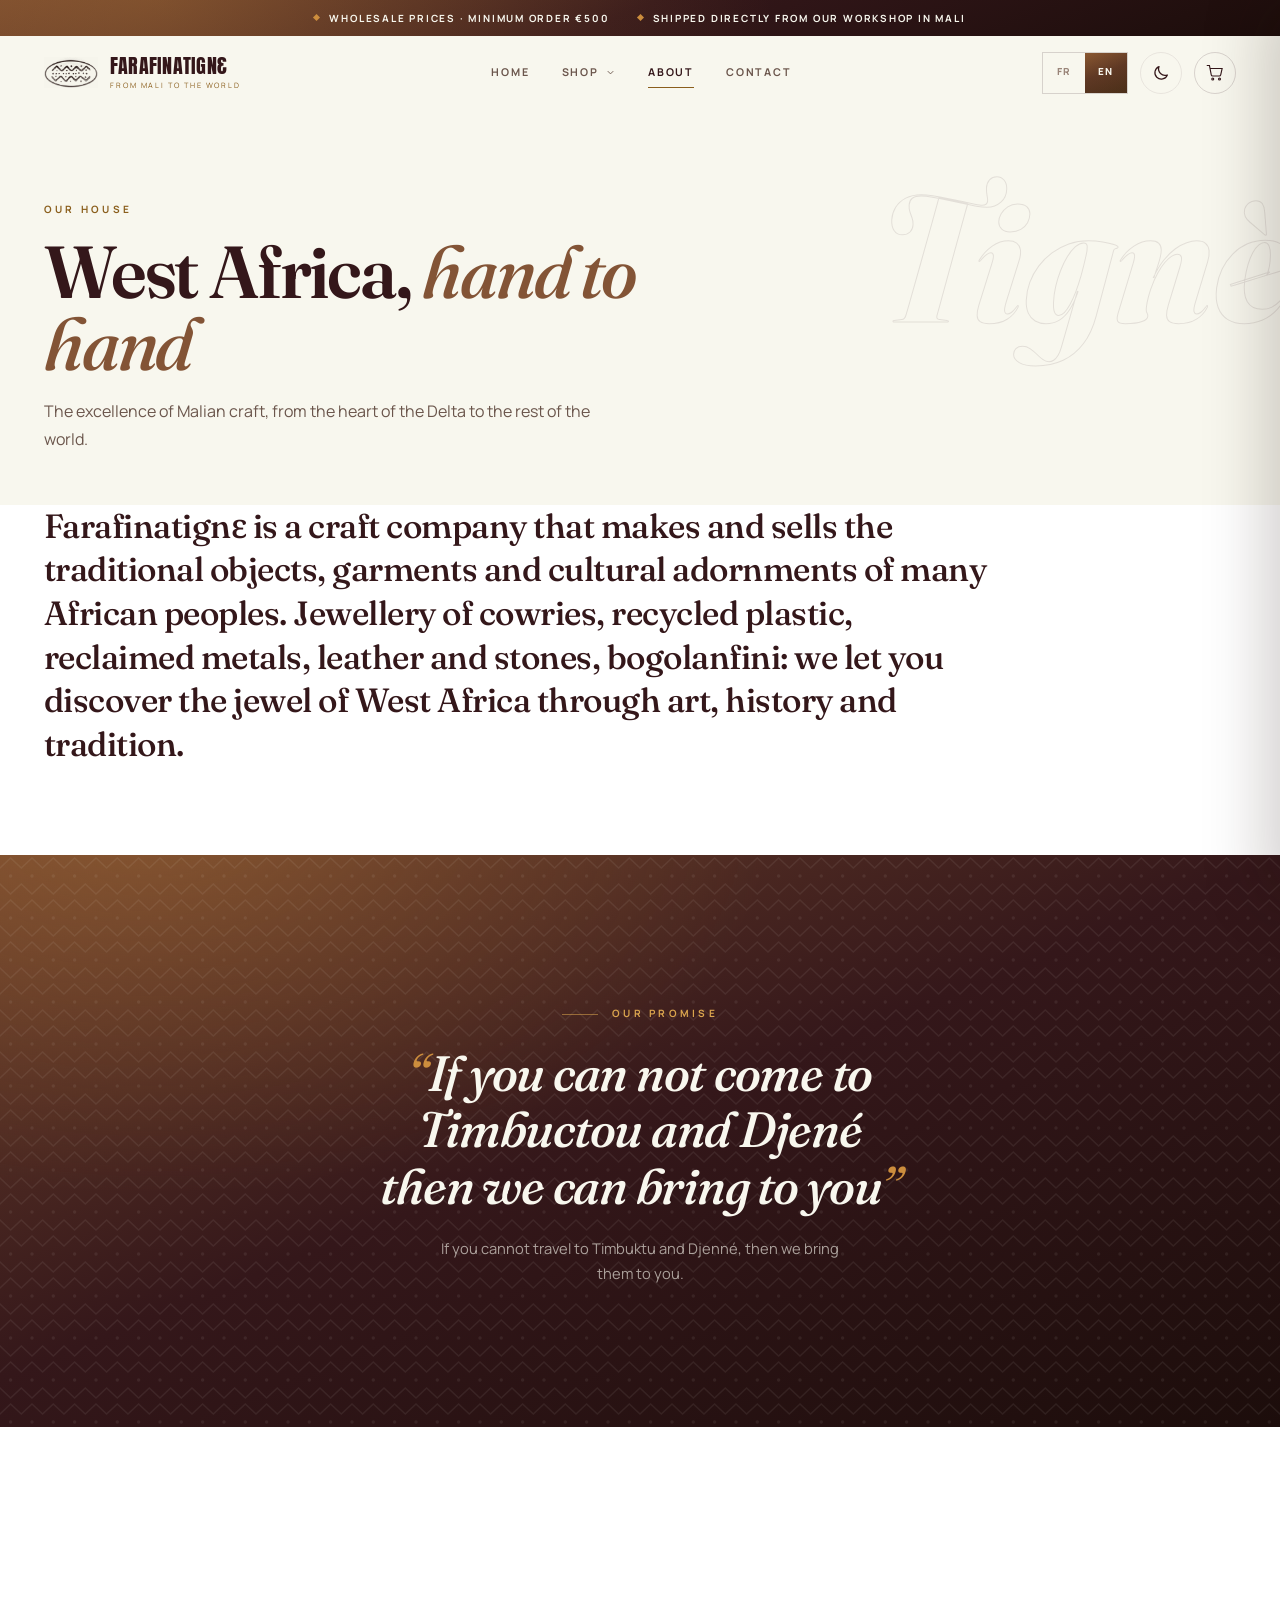
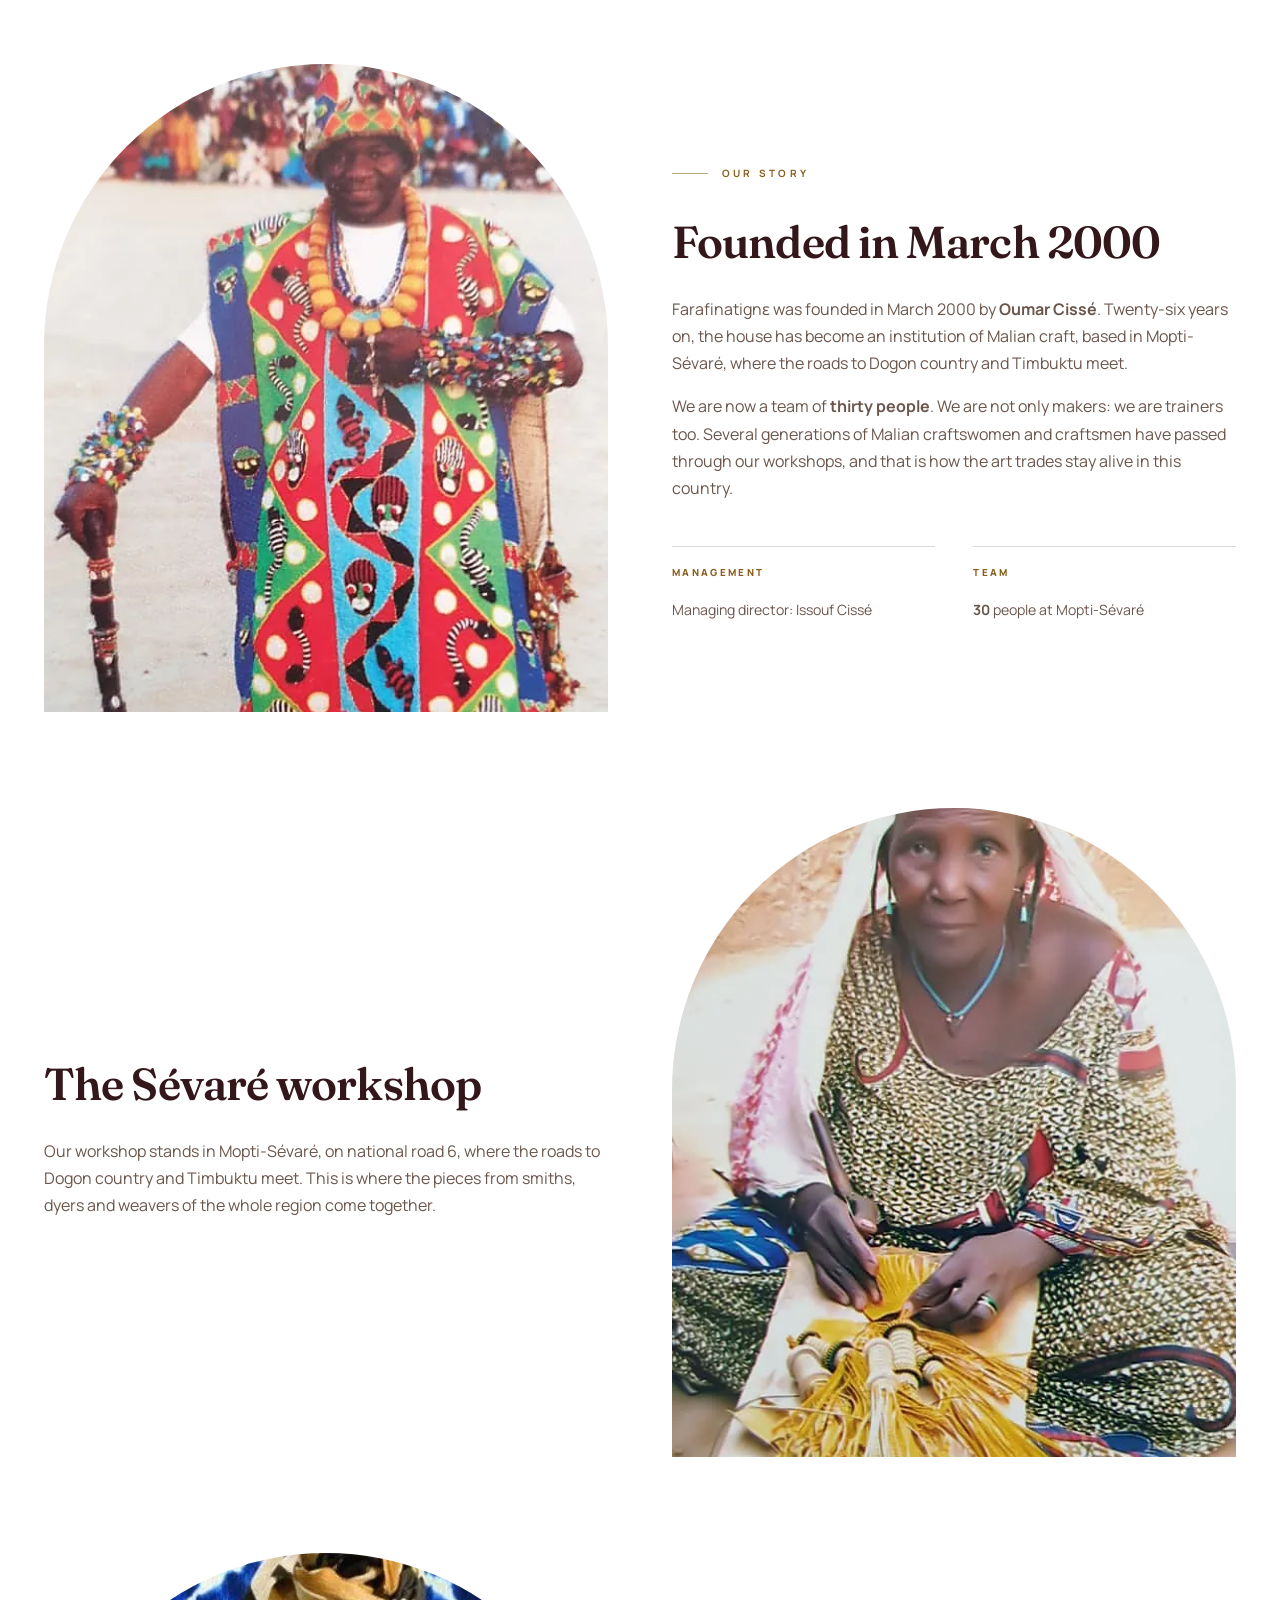
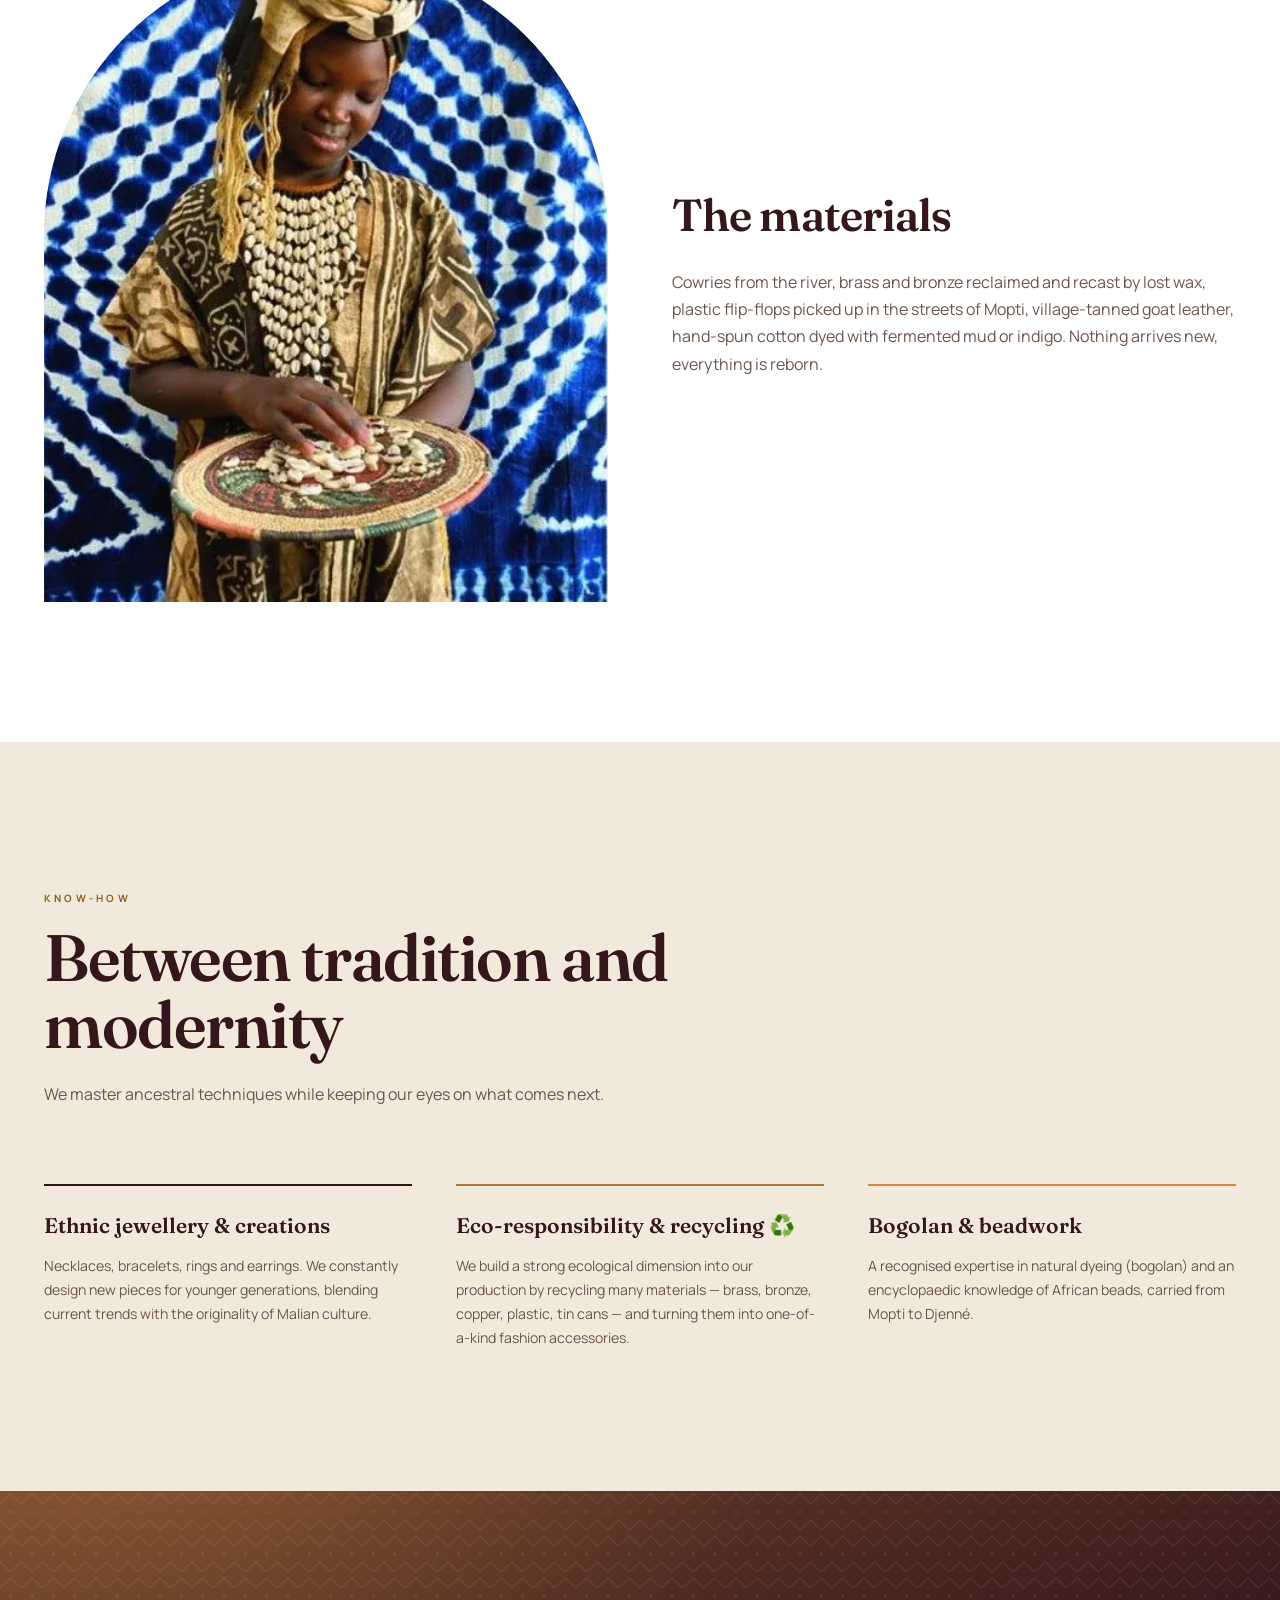
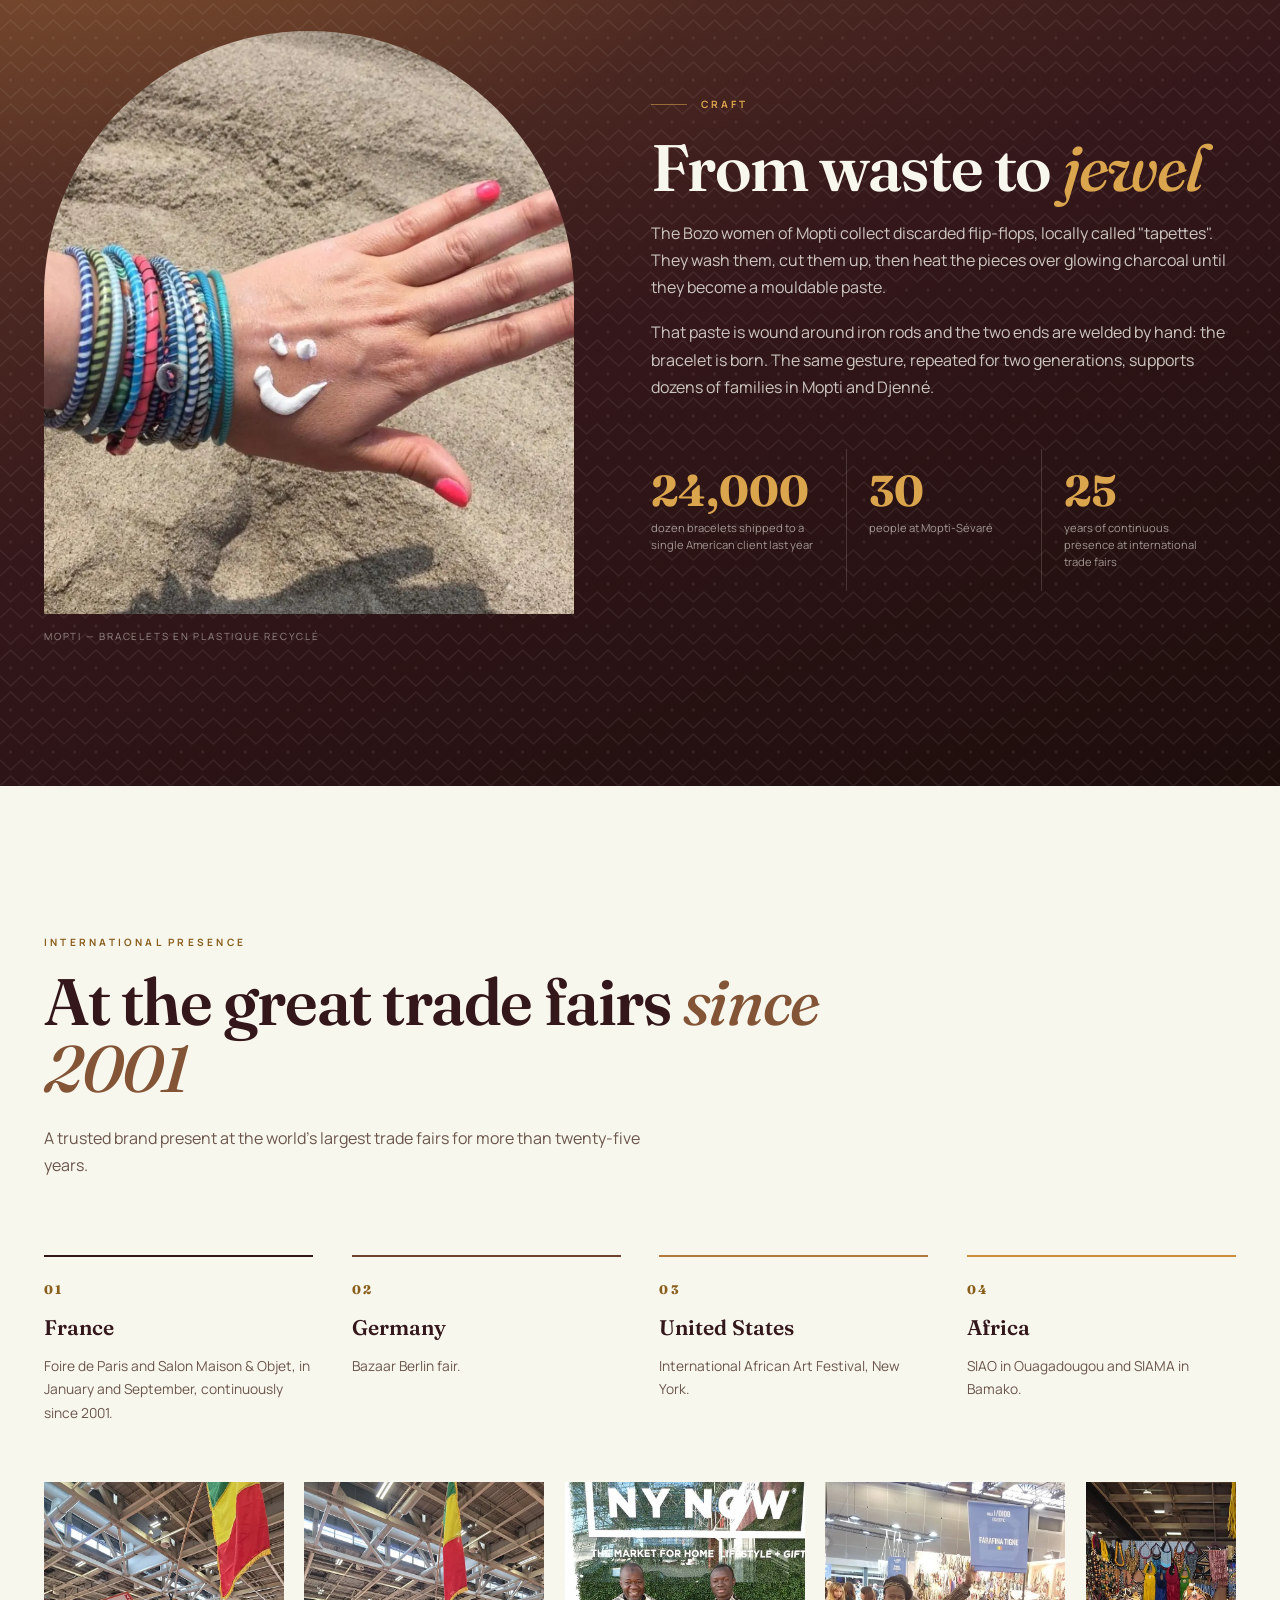
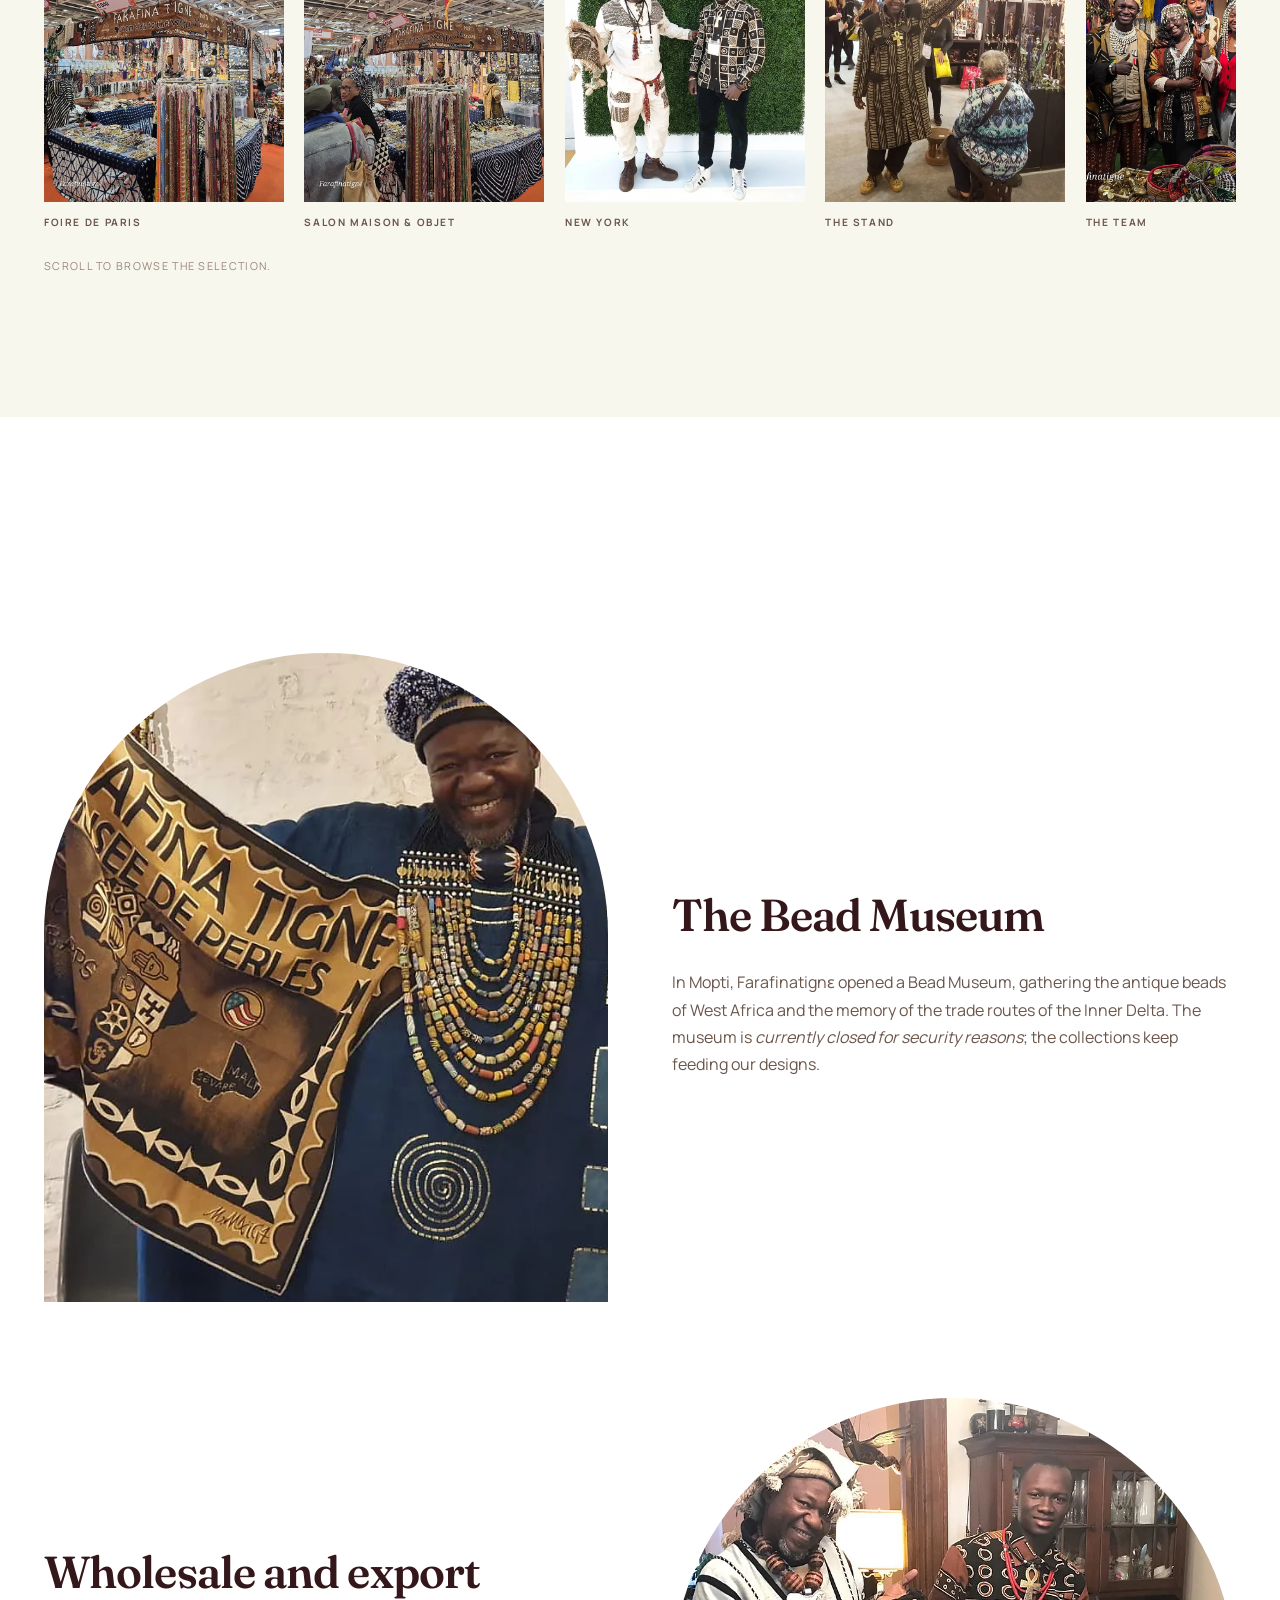
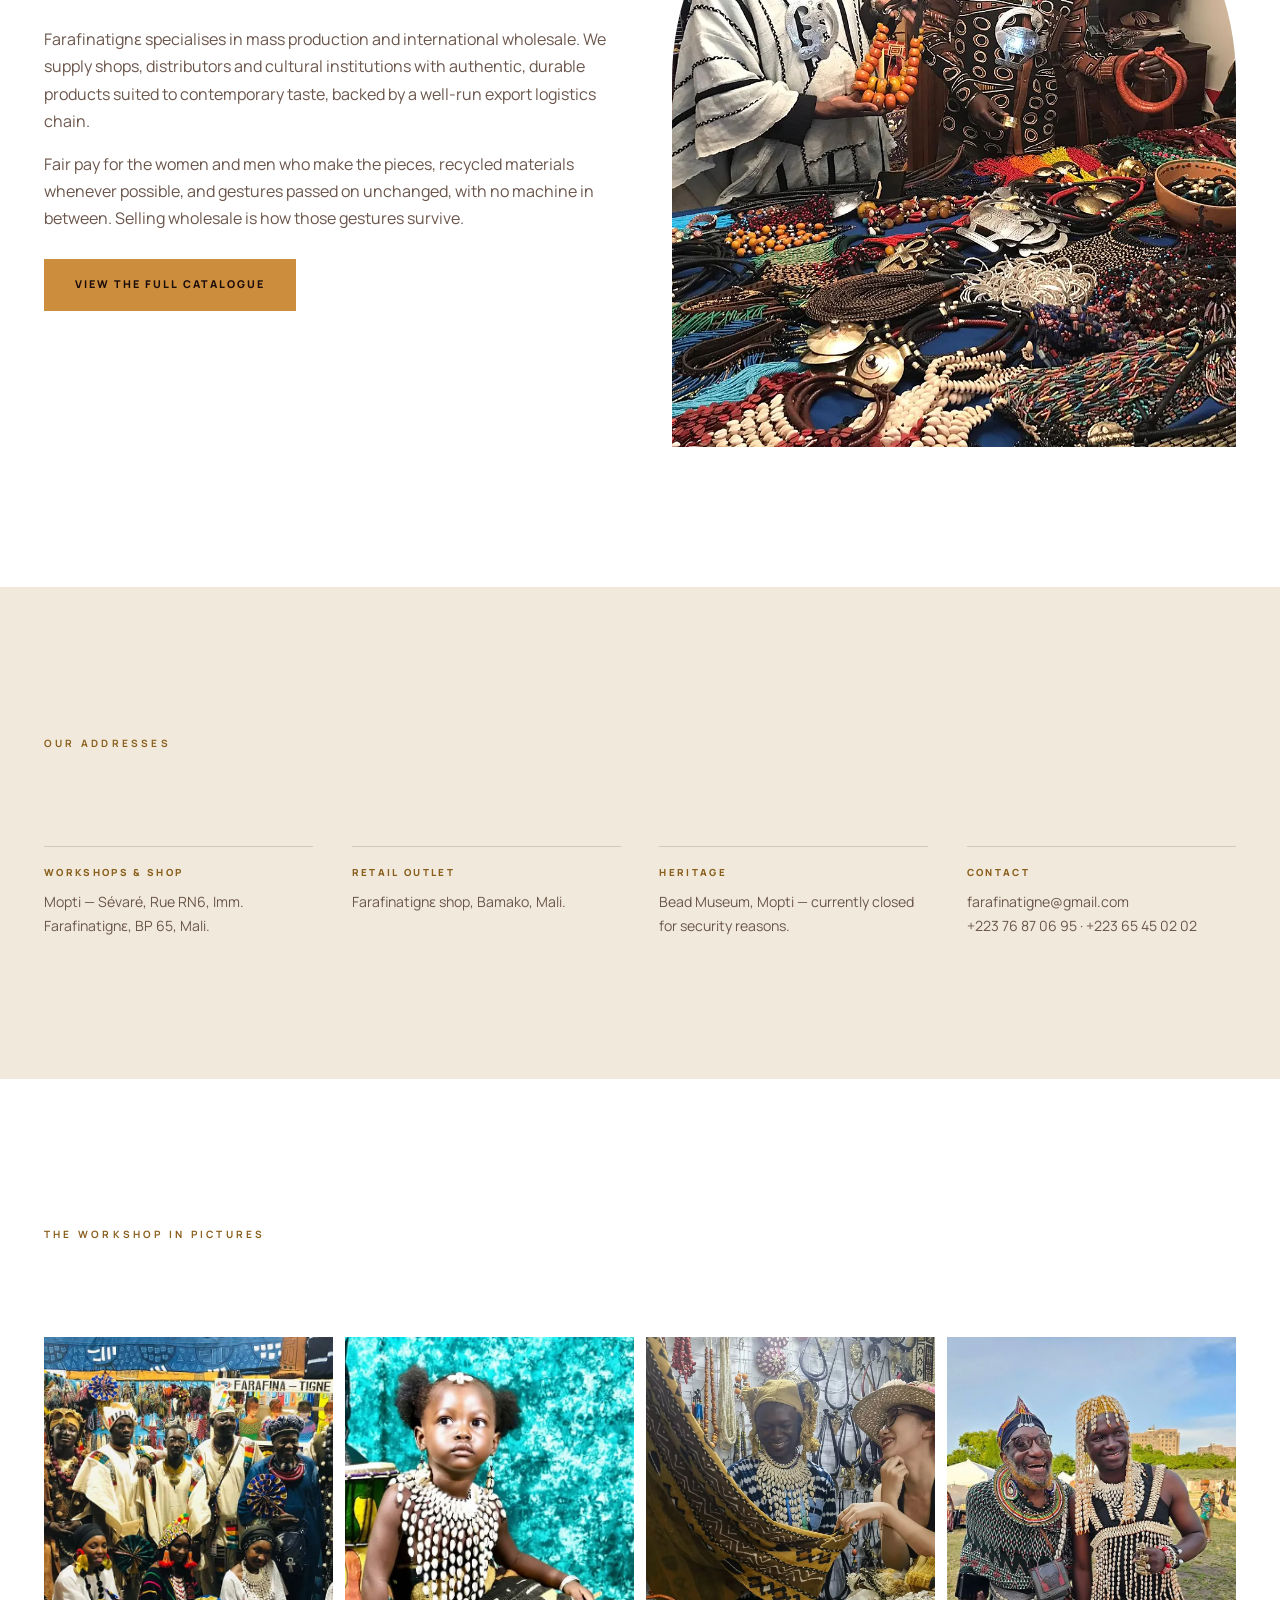
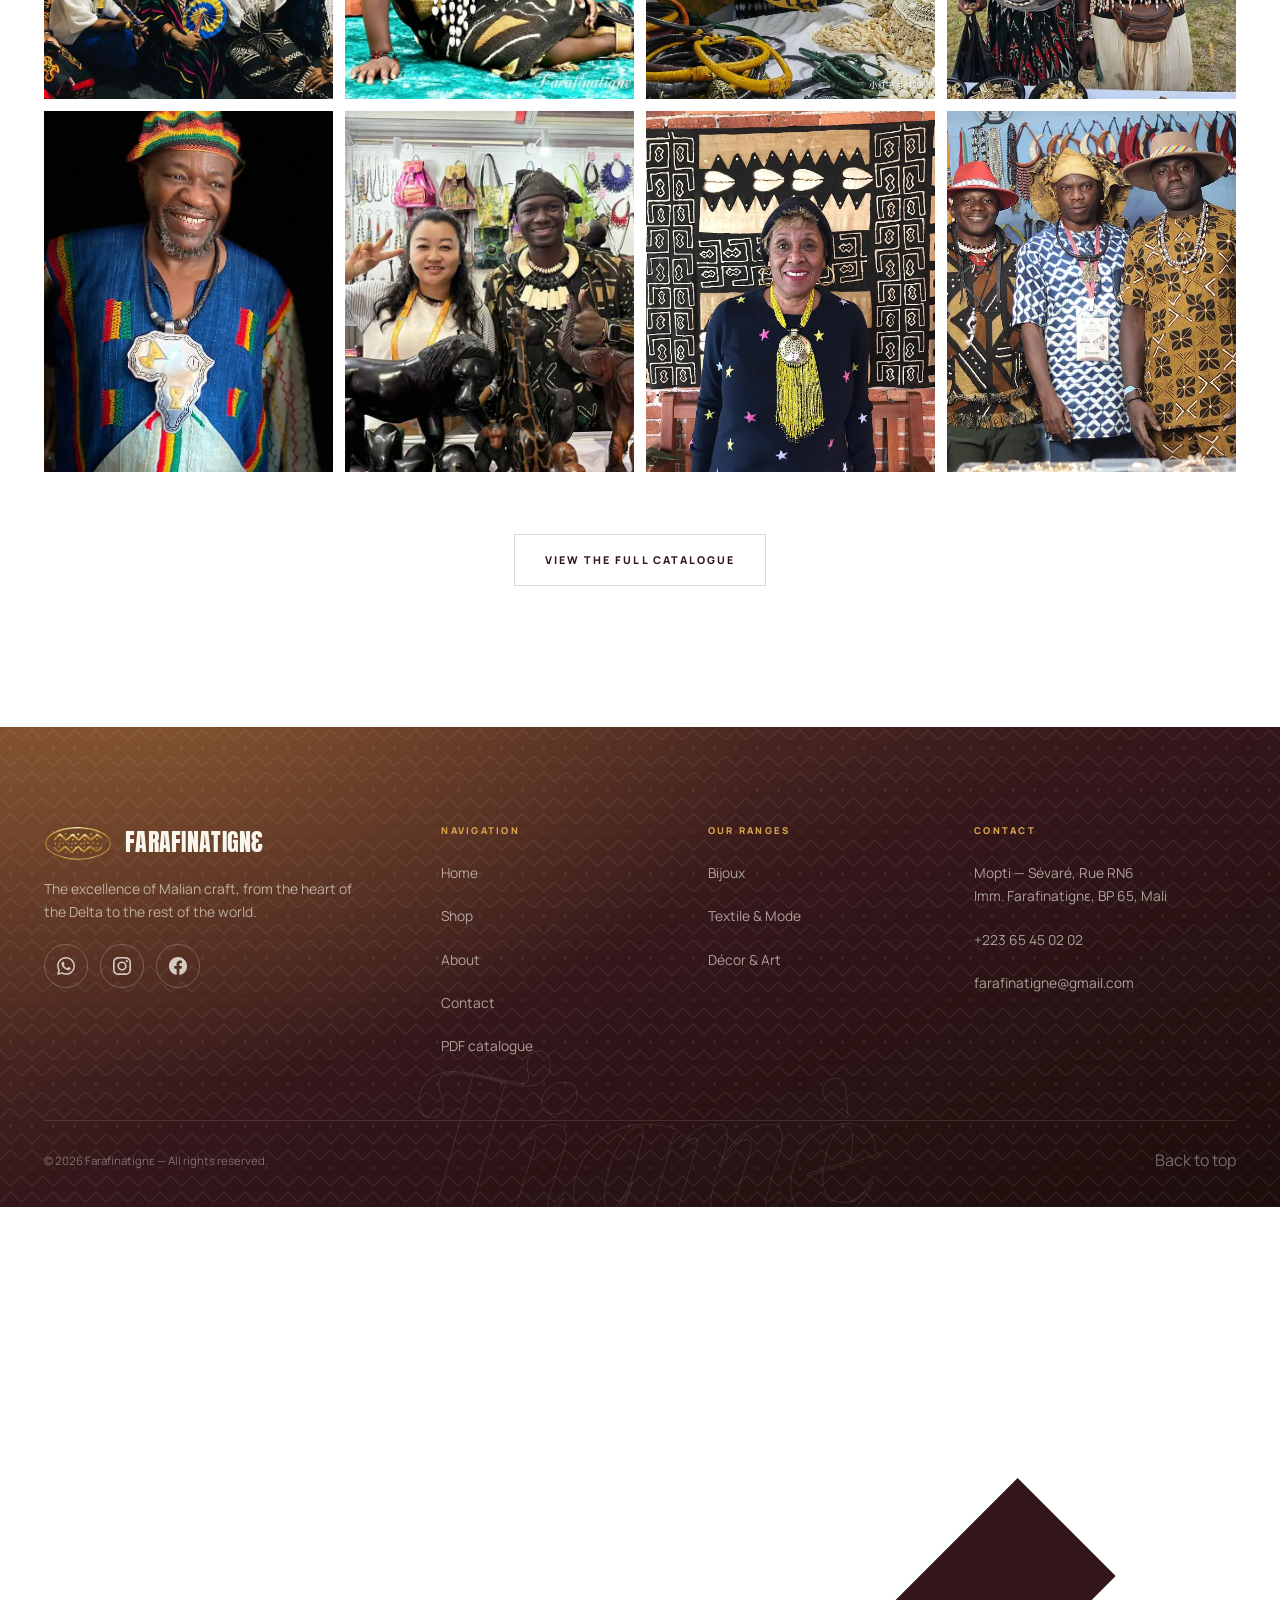
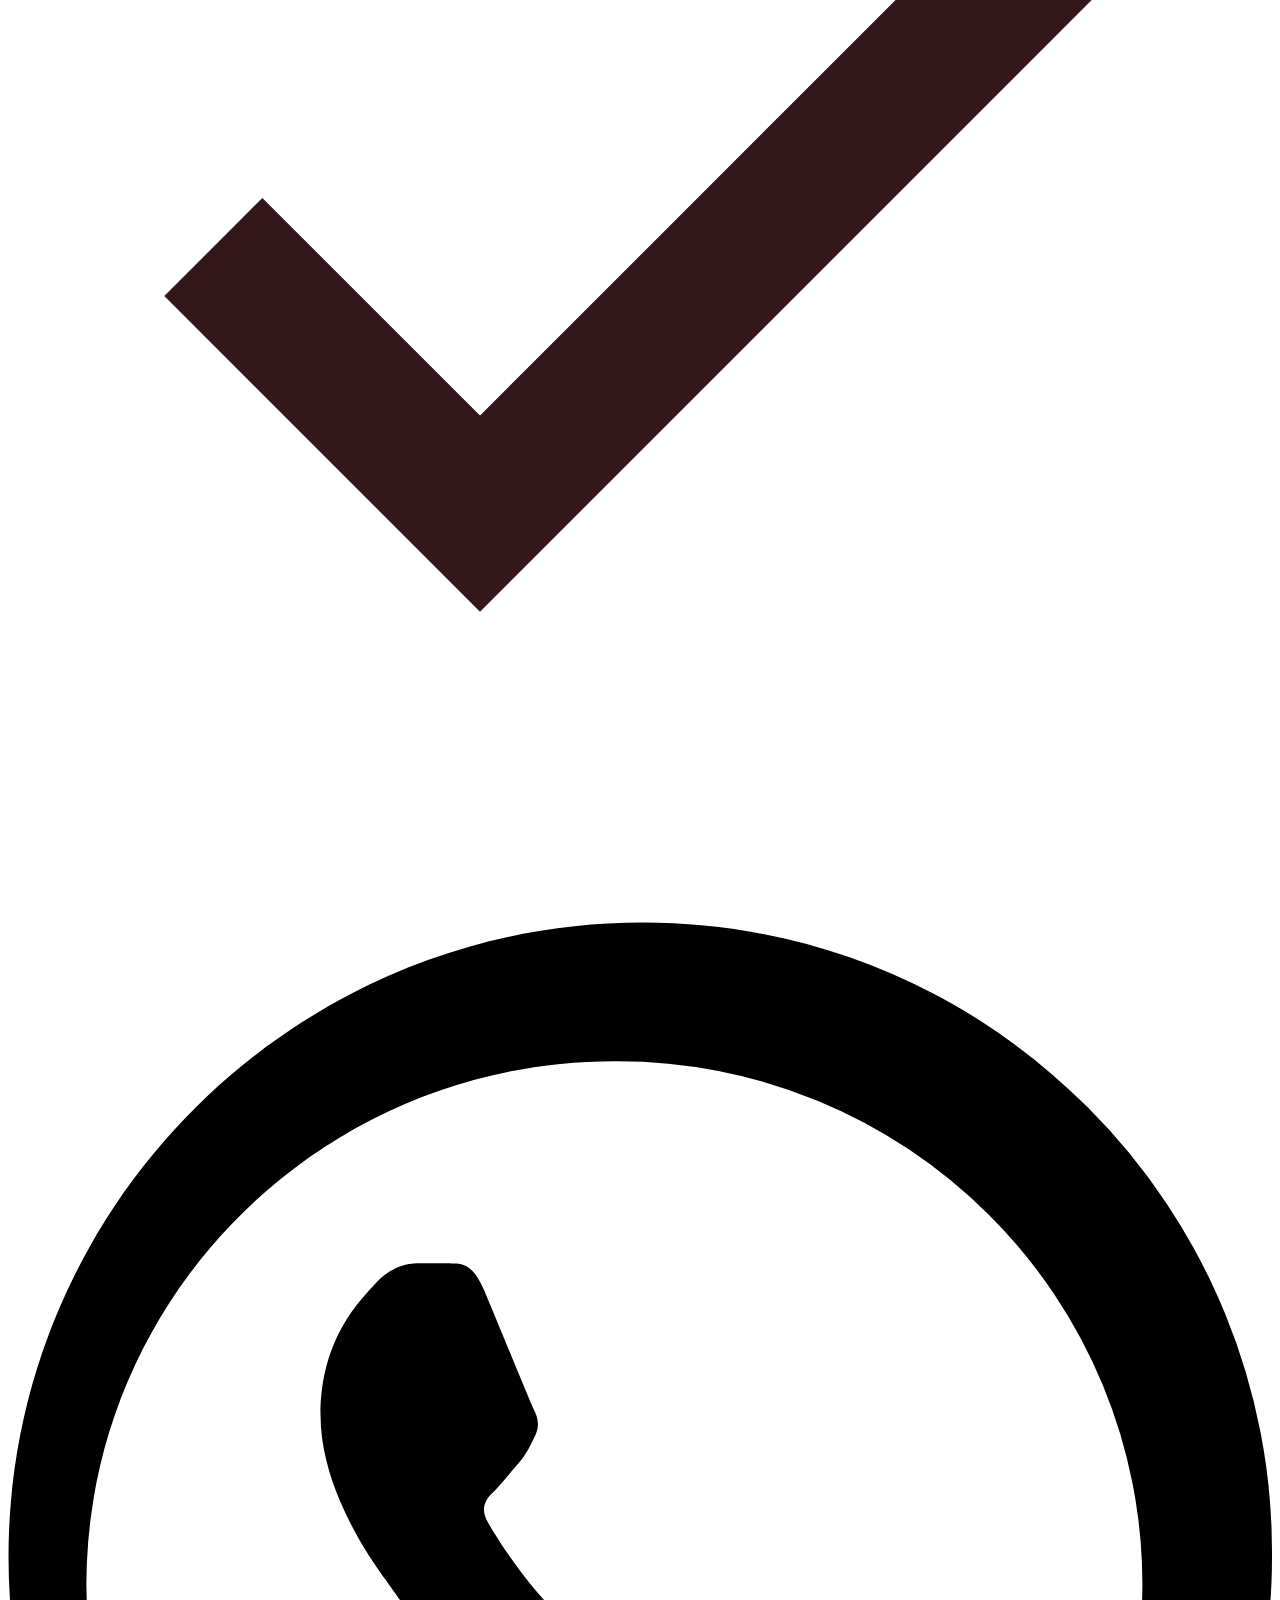
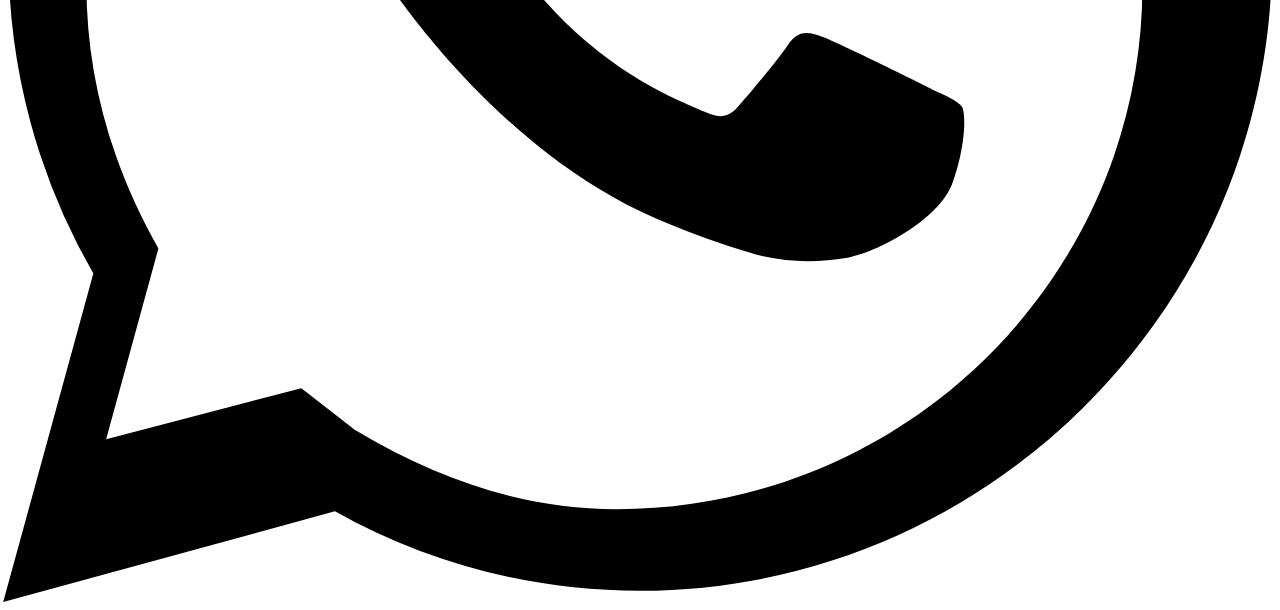
==== commit a6e27ce5: "Catalogue en accès libre, et une couverture de magazine Le formulaire qui gardait le catalogue dispa" ====
--- a/a-propos.html
+++ b/a-propos.html
@@ -451,38 +451,6 @@
   </div>
 </aside>
 
-<!-- ===== MODALE CATALOGUE ===== -->
-<div class="modal" id="pdf-modal" role="dialog" aria-modal="true" aria-labelledby="pdf-modal-title">
-  <div class="modal__box">
-    <button class="modal__close" data-pdf-close aria-label="Fermer">&times;</button>
-    <span class="eyebrow" data-i18n="pdf.eyebrow">Catalogue grossiste</span>
-    <h3 id="pdf-modal-title" data-i18n="pdf.form.title">Accès au catalogue grossiste</h3>
-    <p data-i18n="pdf.form.lead">Merci de vous présenter — nous réservons le catalogue et nos tarifs aux acheteurs professionnels.</p>
-    <form id="pdf-form" novalidate>
-      <div class="field">
-        <label for="pdf-name" data-i18n="pdf.form.name">Nom et prénom</label>
-        <input id="pdf-name" name="name" type="text" required autocomplete="name">
-      </div>
-      <div class="field">
-        <label for="pdf-email" data-i18n="pdf.form.email">Adresse e-mail</label>
-        <input id="pdf-email" name="email" type="email" required autocomplete="email">
-      </div>
-      <div class="form__row">
-        <div class="field">
-          <label for="pdf-company" data-i18n="pdf.form.company">Société (facultatif)</label>
-          <input id="pdf-company" name="company" type="text" autocomplete="organization">
-        </div>
-        <div class="field">
-          <label for="pdf-country" data-i18n="pdf.form.country">Pays</label>
-          <input id="pdf-country" name="country" type="text" autocomplete="country-name">
-        </div>
-      </div>
-      <button type="submit" class="btn btn--solid btn--full" data-i18n="pdf.form.submit">Recevoir le catalogue</button>
-      <p class="form__msg" id="pdf-msg"></p>
-    </form>
-  </div>
-</div>
-
 <!-- ===== UTILITAIRES ===== -->
 <div class="lightbox" id="lightbox"><button class="lightbox__close" id="lightbox-close" aria-label="Fermer">&times;</button><img src="" alt="" id="lightbox-img"></div>
 <div class="toast" id="toast"><svg viewBox="0 0 24 24" fill="none" stroke="currentColor" stroke-width="2.6"><polyline points="20 6 9 17 4 12"/></svg><span id="toast-msg"></span></div>
--- a/style.css
+++ b/style.css
@@ -681,28 +681,14 @@
 .card__track img { flex: 0 0 100%; width: 100%; height: 100%; object-fit: cover; }
 .card:hover .card__media--carousel img { transform: none; }
 
-.card__nav {
-  position: absolute; top: 50%; transform: translateY(-50%);
-  width: 34px; height: 34px; display: grid; place-items: center;
-  background: rgba(248, 247, 238, .92); color: var(--ink);
-  font-size: 1.25rem; line-height: 1; padding-bottom: 3px;
-  opacity: 0; transition: opacity .25s, background .2s;
-  border: none; cursor: pointer; z-index: 2;
-}
-.card__nav--prev { left: 8px; }
-.card__nav--next { right: 8px; }
-.card:hover .card__nav, .card__media--carousel:focus-within .card__nav { opacity: 1; }
-.card__nav:hover { background: var(--ivory); }
+/* Les fleches blanches masquaient la photo : la navigation passe par
+   la bande de vignettes et le glisser du doigt. */
 .card__count {
   position: absolute; bottom: 10px; left: 10px; z-index: 2;
   background: rgba(28, 13, 11, .78); color: var(--ivory);
   font-size: .58rem; font-weight: 800; letter-spacing: .12em;
   padding: 5px 9px; border-radius: 999px;
 }
-@media (hover: none) {
-  .card__nav { opacity: 1; }
-}
-
 /* --- planche de motifs d'un assortiment --- */
 .card__motifs { margin-top: 12px; }
 .card__motifs-t {
@@ -710,9 +696,12 @@
   color: var(--gold-deep); font-weight: 800; display: block; margin-bottom: 7px;
 }
 .card__motifs-strip {
-  display: flex; gap: 6px; overflow-x: auto; padding-bottom: 4px;
-  scrollbar-width: thin;
-}
+  display: flex; gap: 6px; overflow-x: auto; padding-bottom: 2px;
+  scrollbar-width: none; scroll-behavior: smooth;
+  -webkit-mask-image: linear-gradient(90deg, #000 0, #000 calc(100% - 26px), transparent 100%);
+          mask-image: linear-gradient(90deg, #000 0, #000 calc(100% - 26px), transparent 100%);
+}
+.card__motifs-strip::-webkit-scrollbar { display: none; }
 .card__motif {
   flex: none; width: 46px; height: 58px; padding: 0; border: 1px solid var(--line-2);
   background: var(--sand); cursor: zoom-in; overflow: hidden;
@@ -1103,55 +1092,6 @@
 /* =========================================================
    MODALE CATALOGUE
    ========================================================= */
-.modal {
-  position: fixed; inset: 0; z-index: 90; display: grid; place-items: center; padding: var(--pad);
-  background: rgba(28, 13, 11, .58);
-  backdrop-filter: blur(5px); -webkit-backdrop-filter: blur(5px);
-  opacity: 0; pointer-events: none; transition: opacity .3s;
-}
-.modal.open { opacity: 1; pointer-events: auto; }
-.modal__box {
-  width: min(520px, 100%); max-height: 92vh; overflow-y: auto;
-  background: var(--ivory); padding: clamp(24px, 4vw, 40px); position: relative;
-  box-shadow: 0 30px 70px rgba(28, 13, 11, .3);
-  transform: translateY(16px); transition: transform .35s cubic-bezier(.16, 1, .3, 1);
-}
-.modal.open .modal__box { transform: none; }
-.modal__close { position: absolute; top: 10px; right: 12px; width: 40px; height: 40px; font-size: 1.6rem; color: var(--tx-3); }
-.modal__close:hover { color: var(--ink); }
-.modal__box h3 { font-family: var(--font-display); font-size: 1.75rem; font-weight: 600; margin: 4px 0 10px; letter-spacing: -.02em; }
-.modal__box > p { color: var(--tx-2); font-size: .88rem; margin-bottom: 22px; }
-
-/* =========================================================
-   FLOTTANTS
-   ========================================================= */
-.whatsapp-float {
-  position: fixed; left: 18px; bottom: 18px; z-index: 65;
-  /* mêmes proportions que vpofficiel : glyphe blanc, aucun halo */
-  width: 48px; height: 48px; border-radius: 50%; display: grid; place-items: center;
-  background: var(--wa-solid); color: #fff;
-  opacity: 0; transform: translateY(12px); pointer-events: none;
-  transition: opacity .3s ease, transform .3s ease;
-}
-.whatsapp-float.show:hover { transform: translateY(-3px); }
-.whatsapp-float.show { opacity: 1; transform: none; pointer-events: auto; }
-.whatsapp-float svg { width: 23px; height: 23px; fill: currentColor; }
-.to-top {
-  position: fixed; right: 18px; bottom: 18px; z-index: 65;
-  width: 46px; height: 46px; border-radius: 50%; display: grid; place-items: center;
-  border: 1px solid var(--line); background: var(--ivory); color: var(--ink);
-  opacity: 0; transform: translateY(16px); pointer-events: none; transition: .35s;
-}
-.to-top.show { opacity: 1; transform: none; pointer-events: auto; }
-.to-top svg { width: 17px; height: 17px; }
-.toast {
-  position: fixed; left: 50%; bottom: 26px; transform: translate(-50%, 24px); z-index: 95;
-  display: flex; align-items: center; gap: 11px; padding: 14px 22px;
-  background: var(--dark-gradient); color: var(--ivory); font-size: .8rem;
-  opacity: 0; pointer-events: none; transition: .35s;
-}
-.toast.show { opacity: 1; transform: translate(-50%, 0); }
-.toast svg { width: 15px; height: 15px; color: var(--gold-light); }
 .lightbox {
   position: fixed; inset: 0; z-index: 100; display: grid; place-items: center; padding: 4vw;
   background: rgba(28, 13, 11, .94);
@@ -1284,10 +1224,18 @@
 }
 
 :root[data-theme="dark"] body {
+  /* Le degrade doit se LIRE, pas seulement teinter : halo d'or franc en
+     haut a gauche, prune profonde a droite, brun-noir en bas. C'est la
+     matiere du pied de page, etendue a la page entiere. Fixe, pour que
+     chaque ecran en montre la course complete plutot qu'une tranche. */
   background:
-    radial-gradient(1200px 760px at 6% -10%, rgba(204, 141, 61, .22) 0%, transparent 58%),
-    radial-gradient(1000px 700px at 104% 6%, rgba(109, 65, 44, .34) 0%, transparent 60%),
-    linear-gradient(168deg, #3B231C 0%, #2A1614 46%, #1C0D0B 100%);
+    radial-gradient(1500px 1000px at -6% -14%,
+      rgba(219, 165, 78, .42) 0%, rgba(186, 122, 52, .20) 28%, transparent 62%),
+    radial-gradient(1200px 950px at 108% 18%,
+      rgba(96, 42, 58, .42) 0%, rgba(66, 30, 42, .22) 40%, transparent 68%),
+    radial-gradient(900px 700px at 50% 118%,
+      rgba(12, 6, 8, .55) 0%, transparent 60%),
+    linear-gradient(152deg, #4A2A1D 0%, #3A2019 26%, #2C1720 58%, #1E1015 82%, #150A0E 100%);
   background-attachment: fixed;
   color: var(--tx-1);
 }
@@ -1297,7 +1245,6 @@
 :root[data-theme="dark"] .section--sand  { background: rgba(255, 255, 255, .05); }
 :root[data-theme="dark"] .nav__menu,
 :root[data-theme="dark"] .cart,
-:root[data-theme="dark"] .modal__box,
 :root[data-theme="dark"] .pdf-gate__box,
 :root[data-theme="dark"] .lightbox img { background: #2A1917; }
 :root[data-theme="dark"] .filters { background: rgba(28, 13, 11, .72); backdrop-filter: blur(8px); }
@@ -1308,6 +1255,38 @@
    lisibles sur ivoire, ils tombent a 2,2:1 sur le fond sombre. */
 :root[data-theme="dark"] .marquee__track span { color: #E8D9C4; }
 :root[data-theme="dark"] .manifesto__quote { color: var(--tx-1); }
+/* La traduction sous la signature passait juste sous le seuil de lisibilite. */
+:root[data-theme="dark"] .signature__sub { color: rgba(244, 238, 227, .78); }
+
+/* Le vert WhatsApp foncé est calibré pour un fond clair : sur le tiroir
+   sombre il tombe a 3,8:1. On prend le vert vif de la marque. */
+:root[data-theme="dark"] { --wa: #25D366; }
+
+/* Pastilles et boutons restes CLAIRS en mode sombre.
+   Leur texte etait ecrit en var(--ink), qui bascule au clair : on
+   obtenait du blanc sur blanc — la fleche du bouton « haut de page »
+   disparaissait purement et simplement. Ces surfaces-la gardent une
+   encre sombre fixe. Attention a ne pas viser .card__tag en general :
+   ses variantes posent leur propre fond sombre et leur propre encre. */
+:root[data-theme="dark"] .card__zoom { color: #2B1416; }
+
+/* Le bouton de remontee devient franchement dore : sur un fond sombre
+   une pastille ivoire flottante passait pour un artefact. */
+:root[data-theme="dark"] .to-top {
+  background: linear-gradient(135deg, #DBA54E 0%, #C07F39 100%);
+  border-color: transparent;
+  color: #1C0D0B;
+  box-shadow: 0 10px 24px -10px rgba(0, 0, 0, .8);
+}
+:root[data-theme="dark"] .to-top:hover { background: linear-gradient(135deg, #E7B665 0%, #CC8D3D 100%); }
+
+/* Les italiques d'accent des titres sont ecrites en brun moyen : justes
+   sur ivoire, elles s'eteignent sur le fond sombre. On remonte au tan
+   clair, qui garde le contraste chaud sans crier. */
+:root[data-theme="dark"] .section-title em,
+:root[data-theme="dark"] .manifesto__lead em,
+:root[data-theme="dark"] .page-head h1 em,
+:root[data-theme="dark"] .about__text h2 em { color: #DFA878; }
 :root[data-theme="dark"] .page-head__ghost { -webkit-text-stroke-color: rgba(248, 247, 238, .12); }
 :root[data-theme="dark"] .form { background: rgba(255, 255, 255, .045); }
 :root[data-theme="dark"] .field input,
@@ -1326,7 +1305,7 @@
 :root[data-theme="dark"] .signature,
 :root[data-theme="dark"] .footer,
 :root[data-theme="dark"] .hero__band {
-  background-color: rgba(12, 6, 5, .55);
+  background-color: rgba(10, 5, 7, .42);
   background-image: none;
   border-top: 1px solid rgba(248, 247, 238, .1);
 }
@@ -1348,7 +1327,9 @@
 
 /* ---- le filigrane et les motifs, trop appuyes sur fond sombre ---- */
 :root[data-theme="dark"] .ghost, :root[data-theme="dark"] .section__ghost { opacity: .05; }
-:root[data-theme="dark"] .pattern-layer { opacity: .5; }
+/* Sur fond sombre le bogolan ressortait au point de gener la lecture :
+   il redevient une texture, pas un motif. */
+:root[data-theme="dark"] .pattern-layer { opacity: .18; }
 
 /* ---- l'interrupteur lui-meme ---- */
 .nav__theme {
@@ -1358,9 +1339,13 @@
 }
 .nav__theme:hover { border-color: var(--gold); color: var(--gold-deep); }
 .nav__theme svg { width: 18px; height: 18px; }
-.nav__theme-moon { display: none; }
-:root[data-theme="dark"] .nav__theme-sun { display: none; }
-:root[data-theme="dark"] .nav__theme-moon { display: block; }
+/* On montre l'icone du theme vers lequel on bascule, pas celle du theme
+   courant : la lune en clair veut dire « passer en sombre ». C'est aussi
+   ce que fait le back-office. */
+.nav__theme-sun { display: none; }
+.nav__theme-moon { display: block; }
+:root[data-theme="dark"] .nav__theme-moon { display: none; }
+:root[data-theme="dark"] .nav__theme-sun { display: block; }
 .nav__theme--mobile {
   width: auto; height: 44px; padding: 0 18px; border-radius: 999px;
   border-color: rgba(248, 247, 238, .22); color: var(--ivory);
@@ -1462,7 +1447,7 @@
 }
 
 @media print {
-  .nav, .topbar, .whatsapp-float, .to-top, .cart, .overlay, .modal, .filters { display: none !important; }
+  .nav, .topbar, .whatsapp-float, .to-top, .cart, .overlay, .filters { display: none !important; }
   body { background: #fff; color: #111; }
   .footer, .craft { background: #fff; color: #111; }
 }
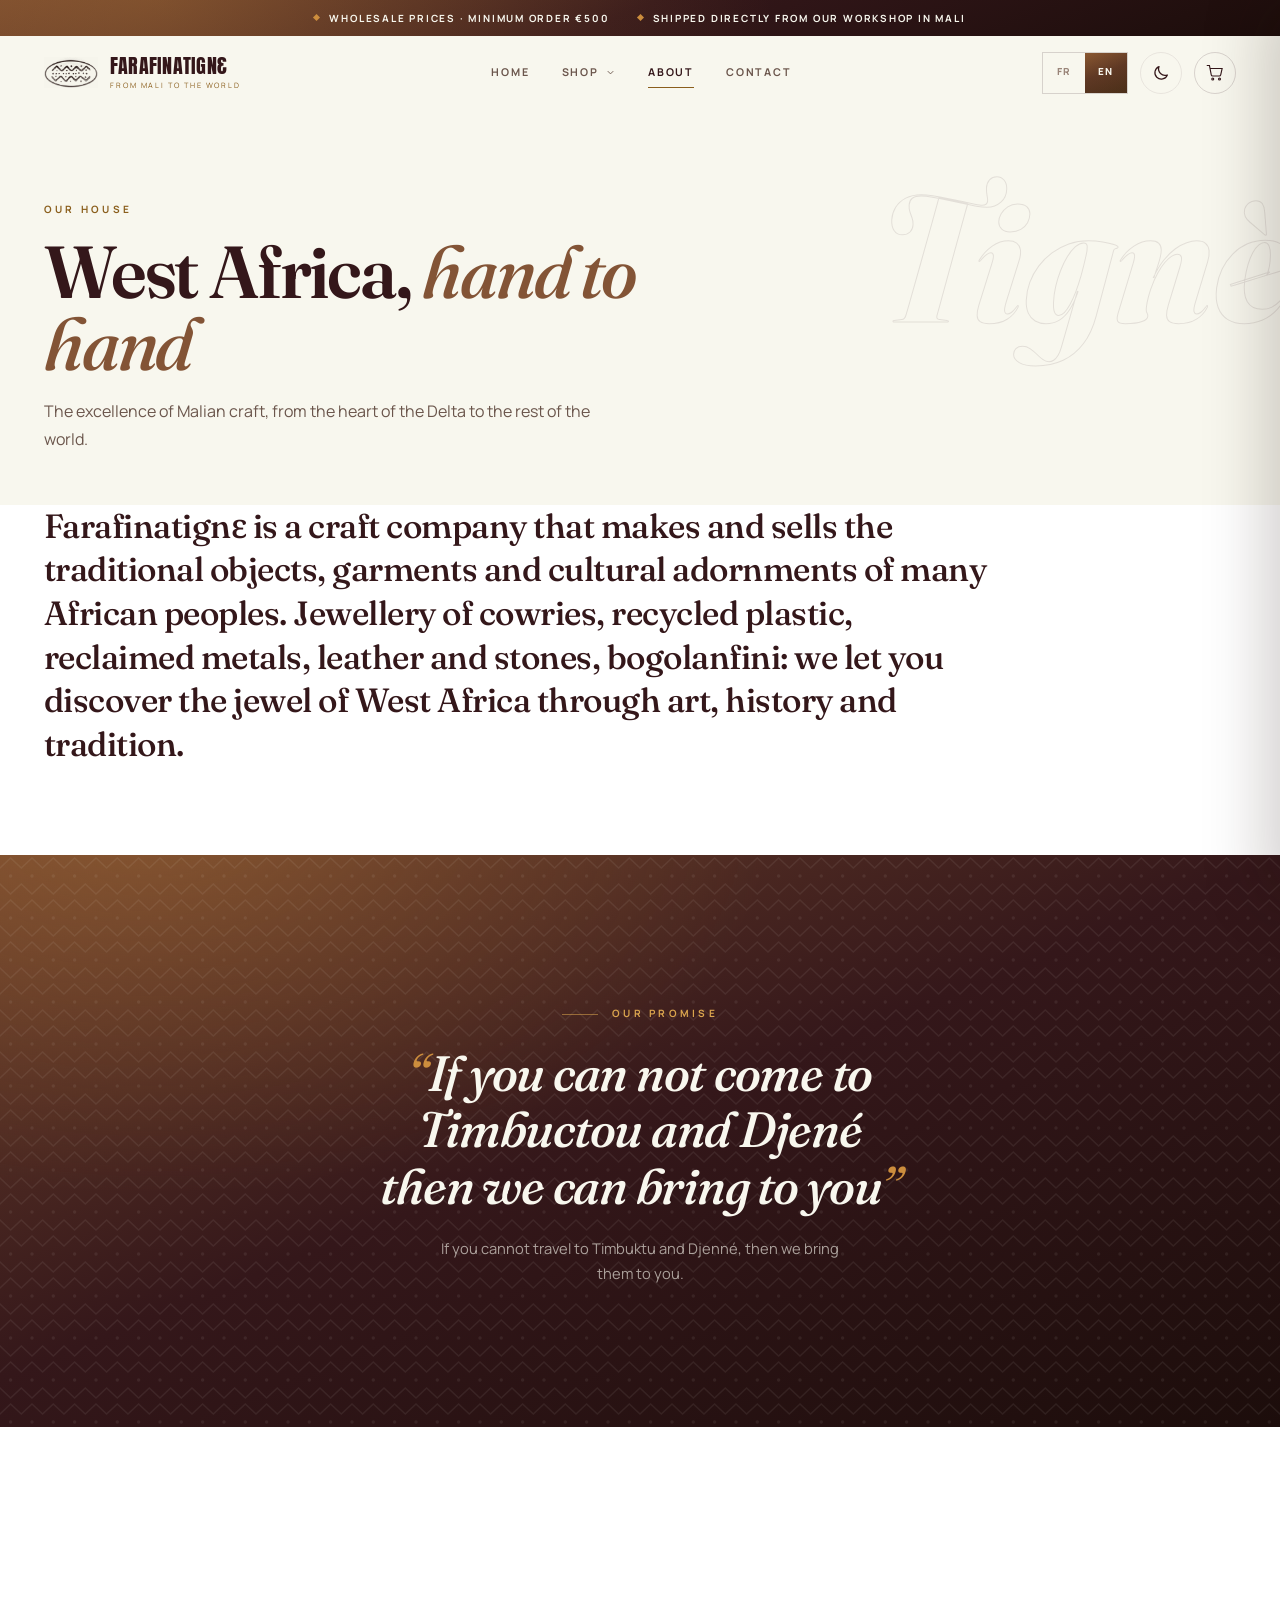
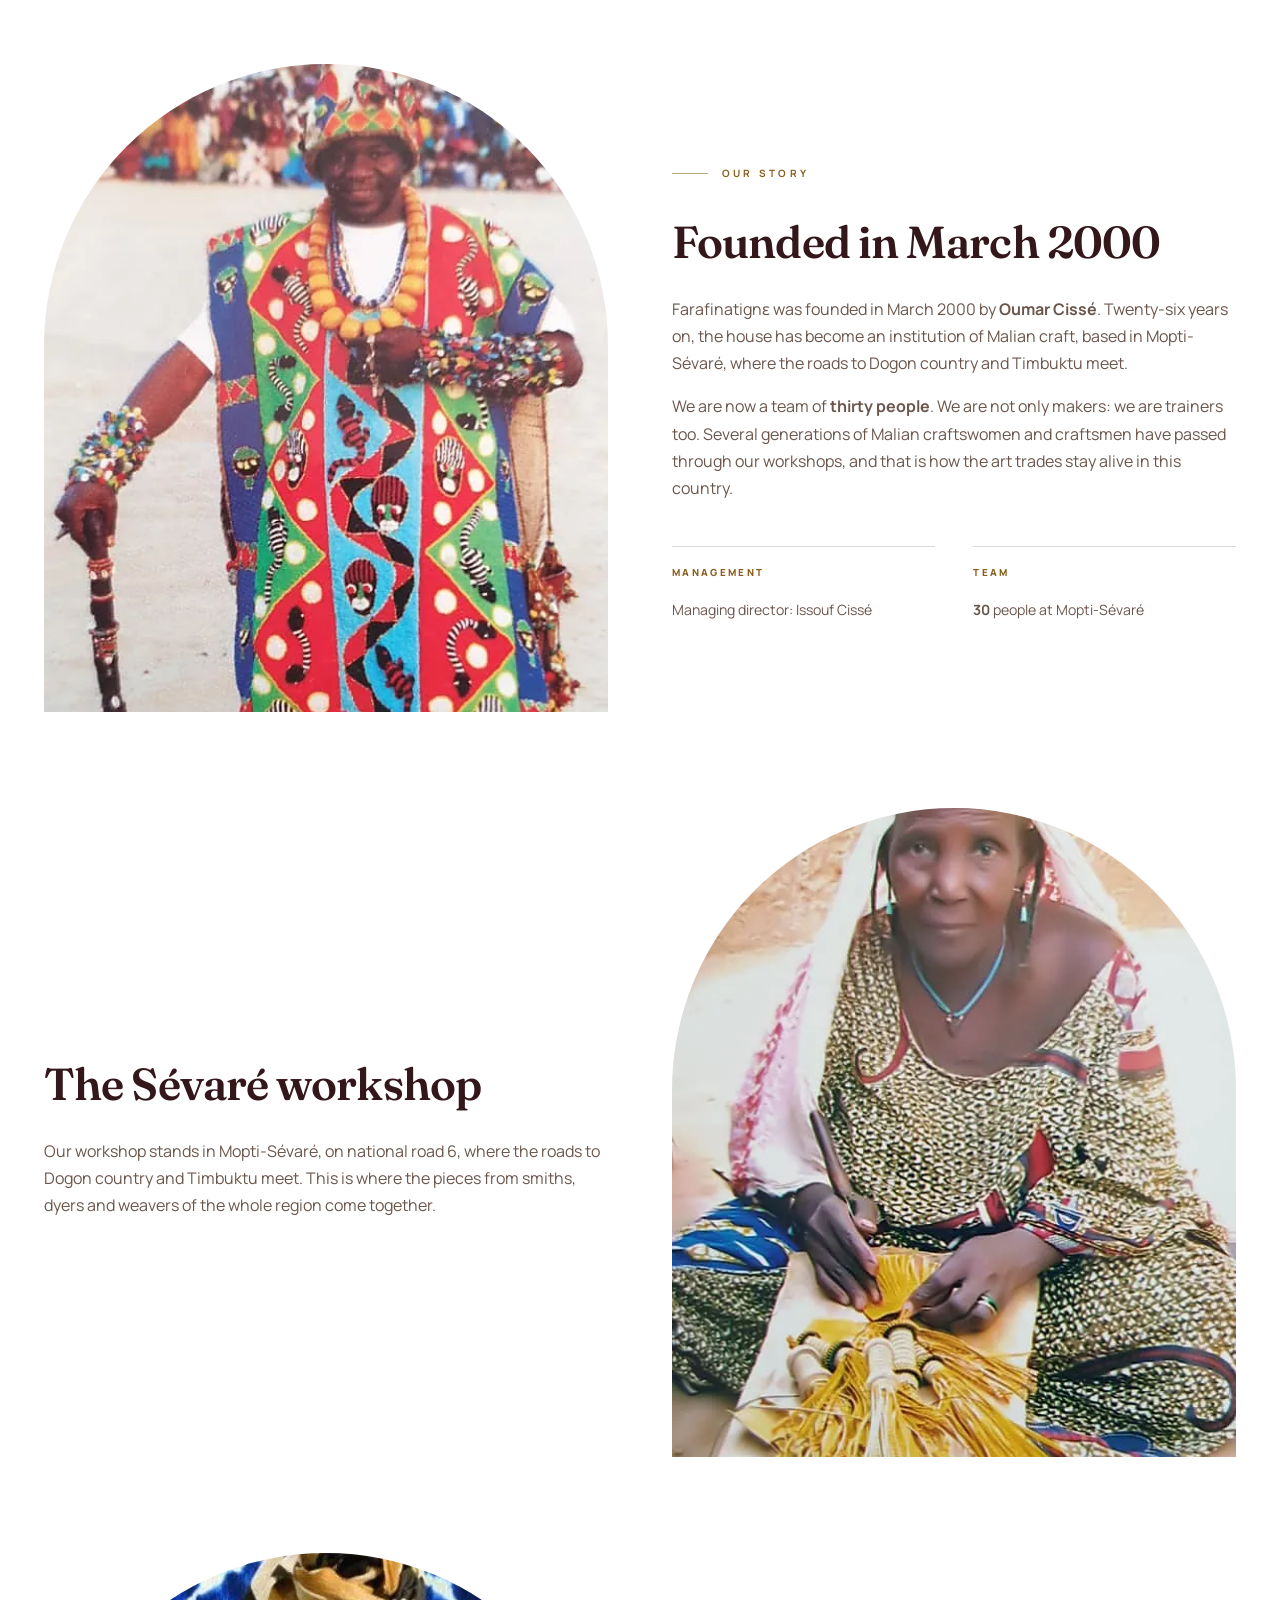
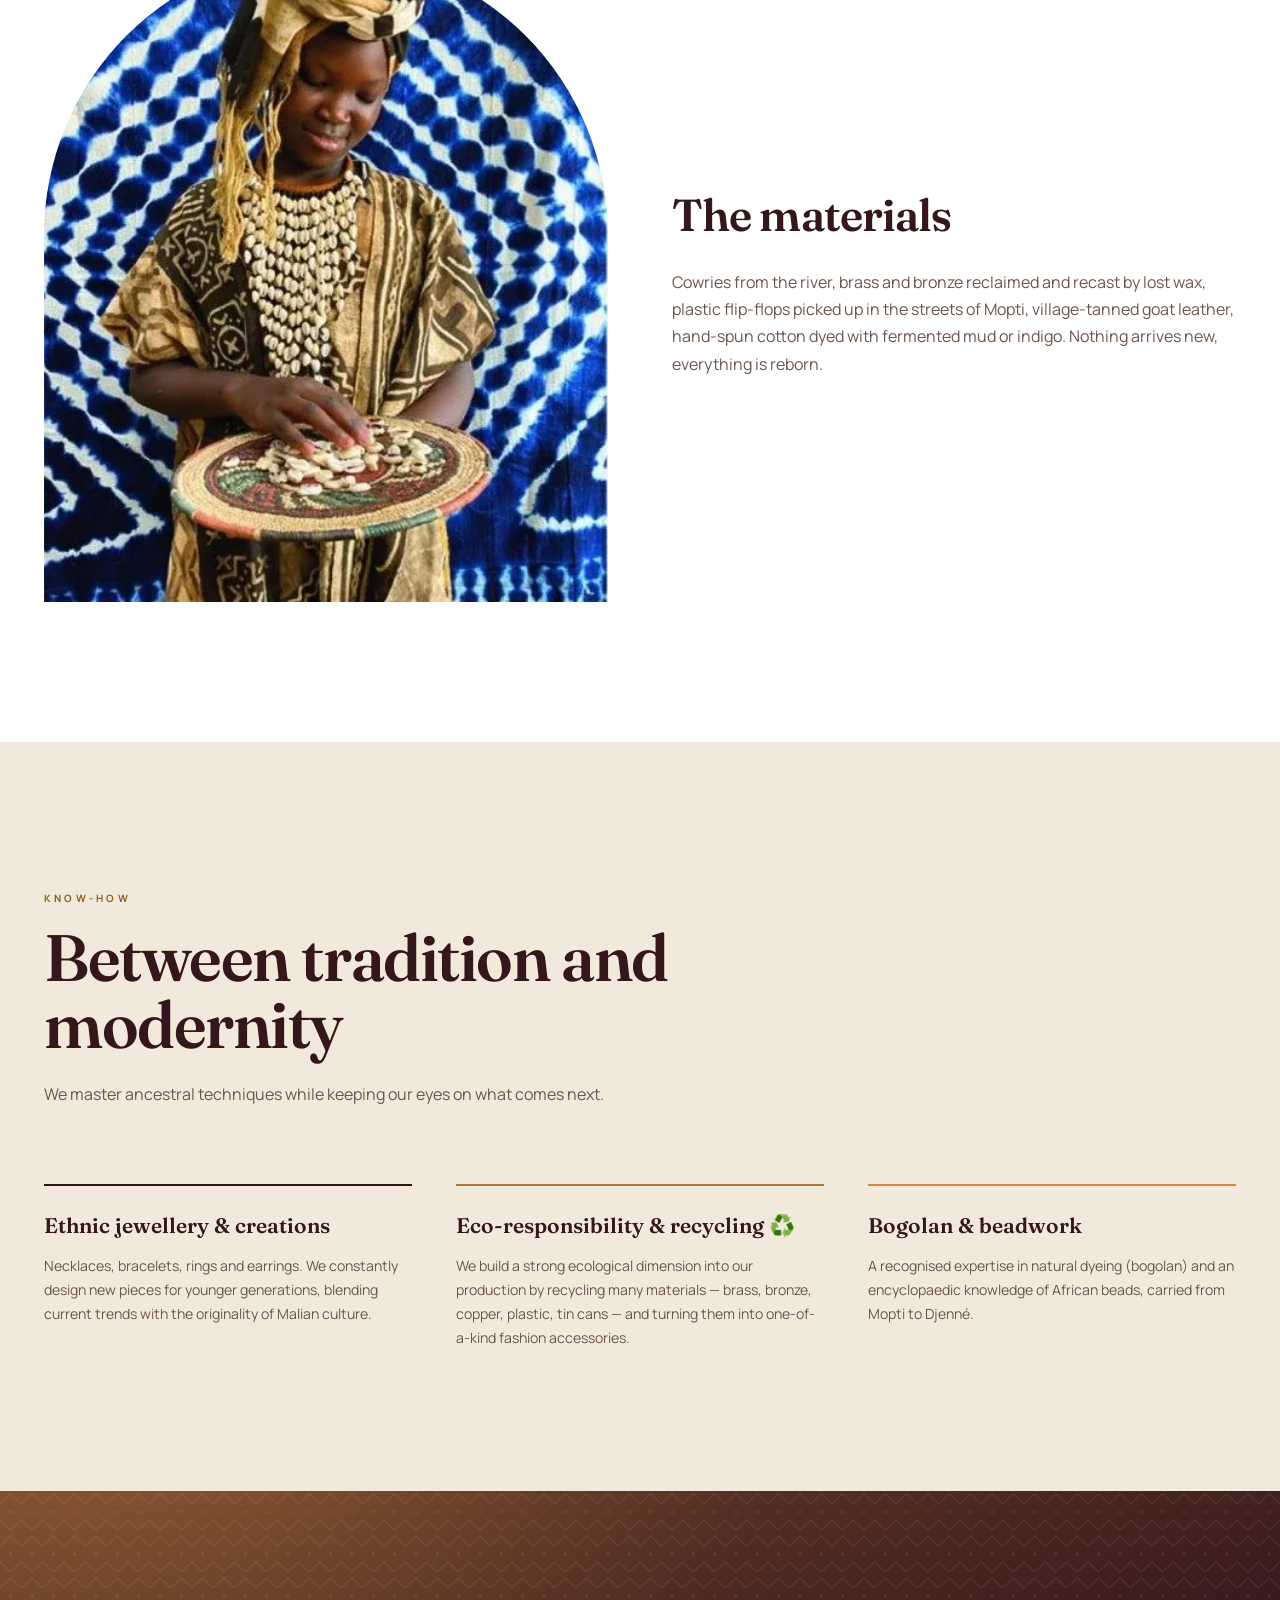
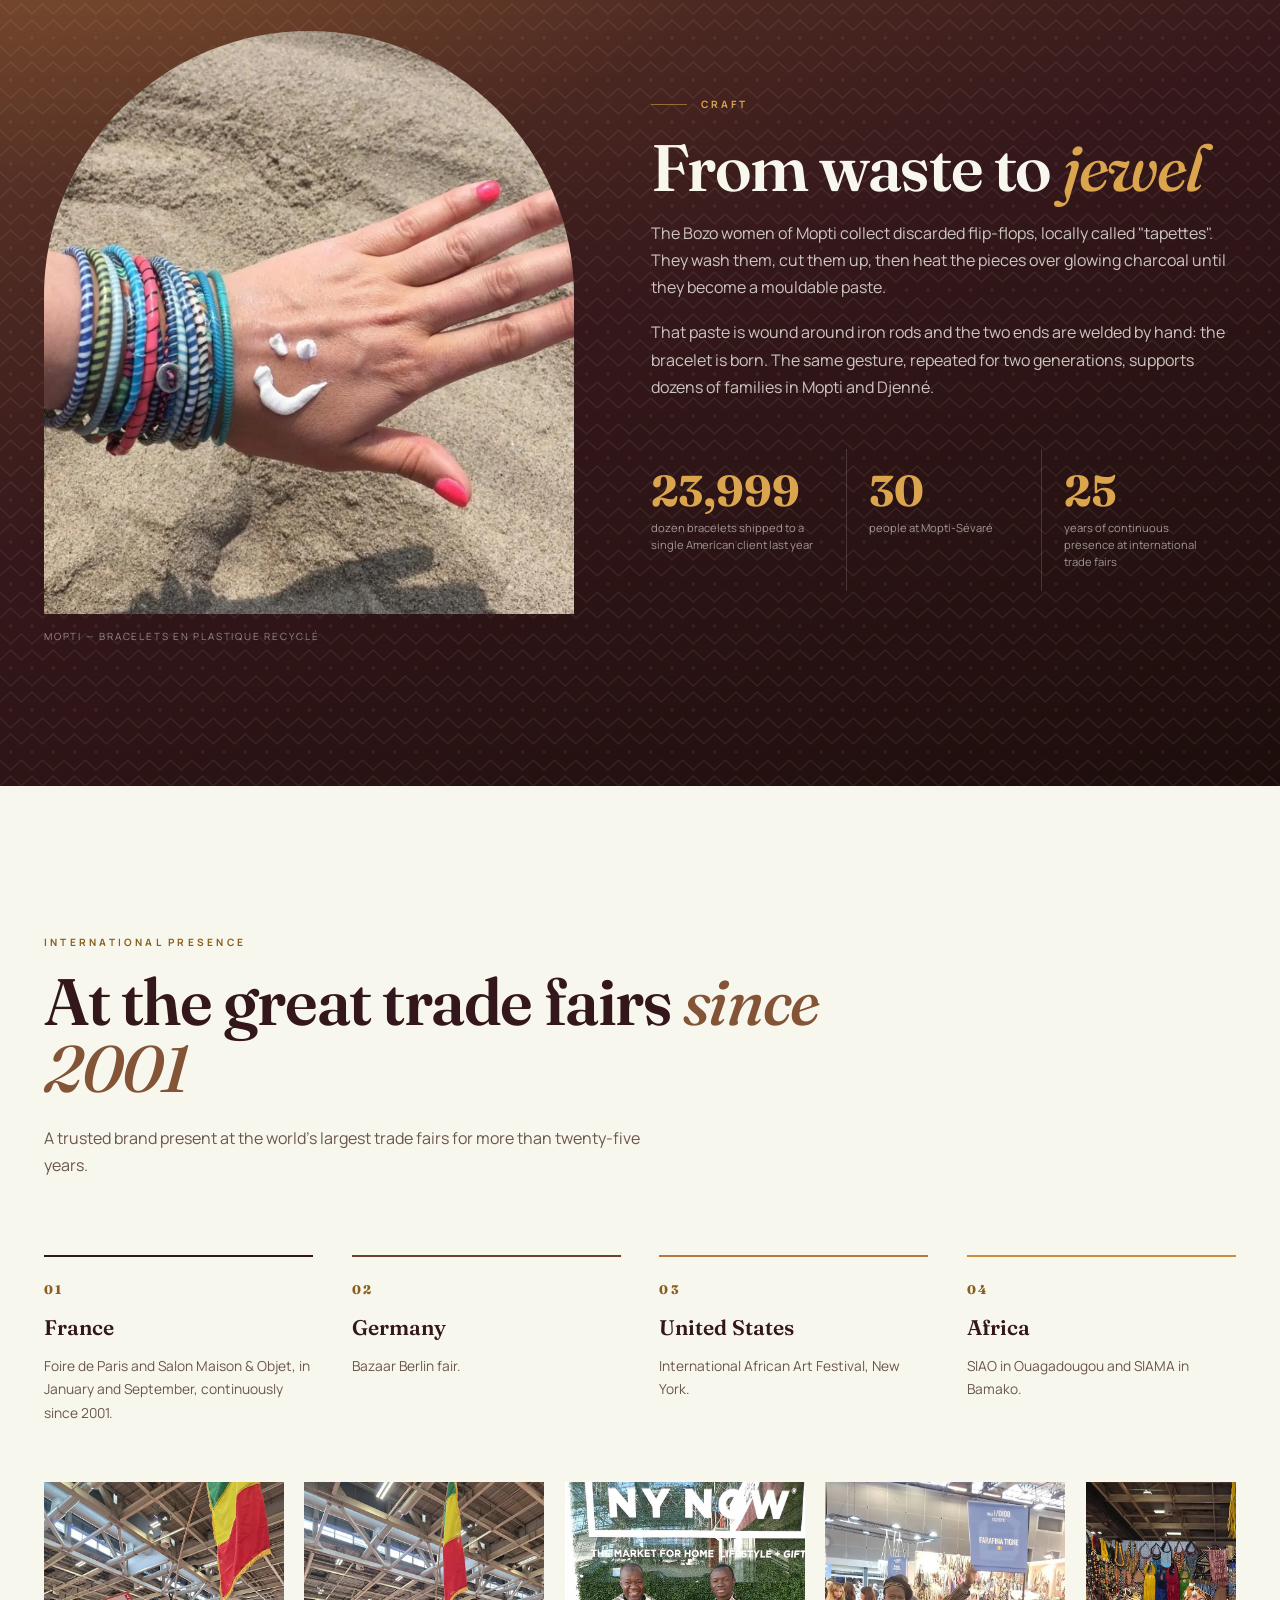
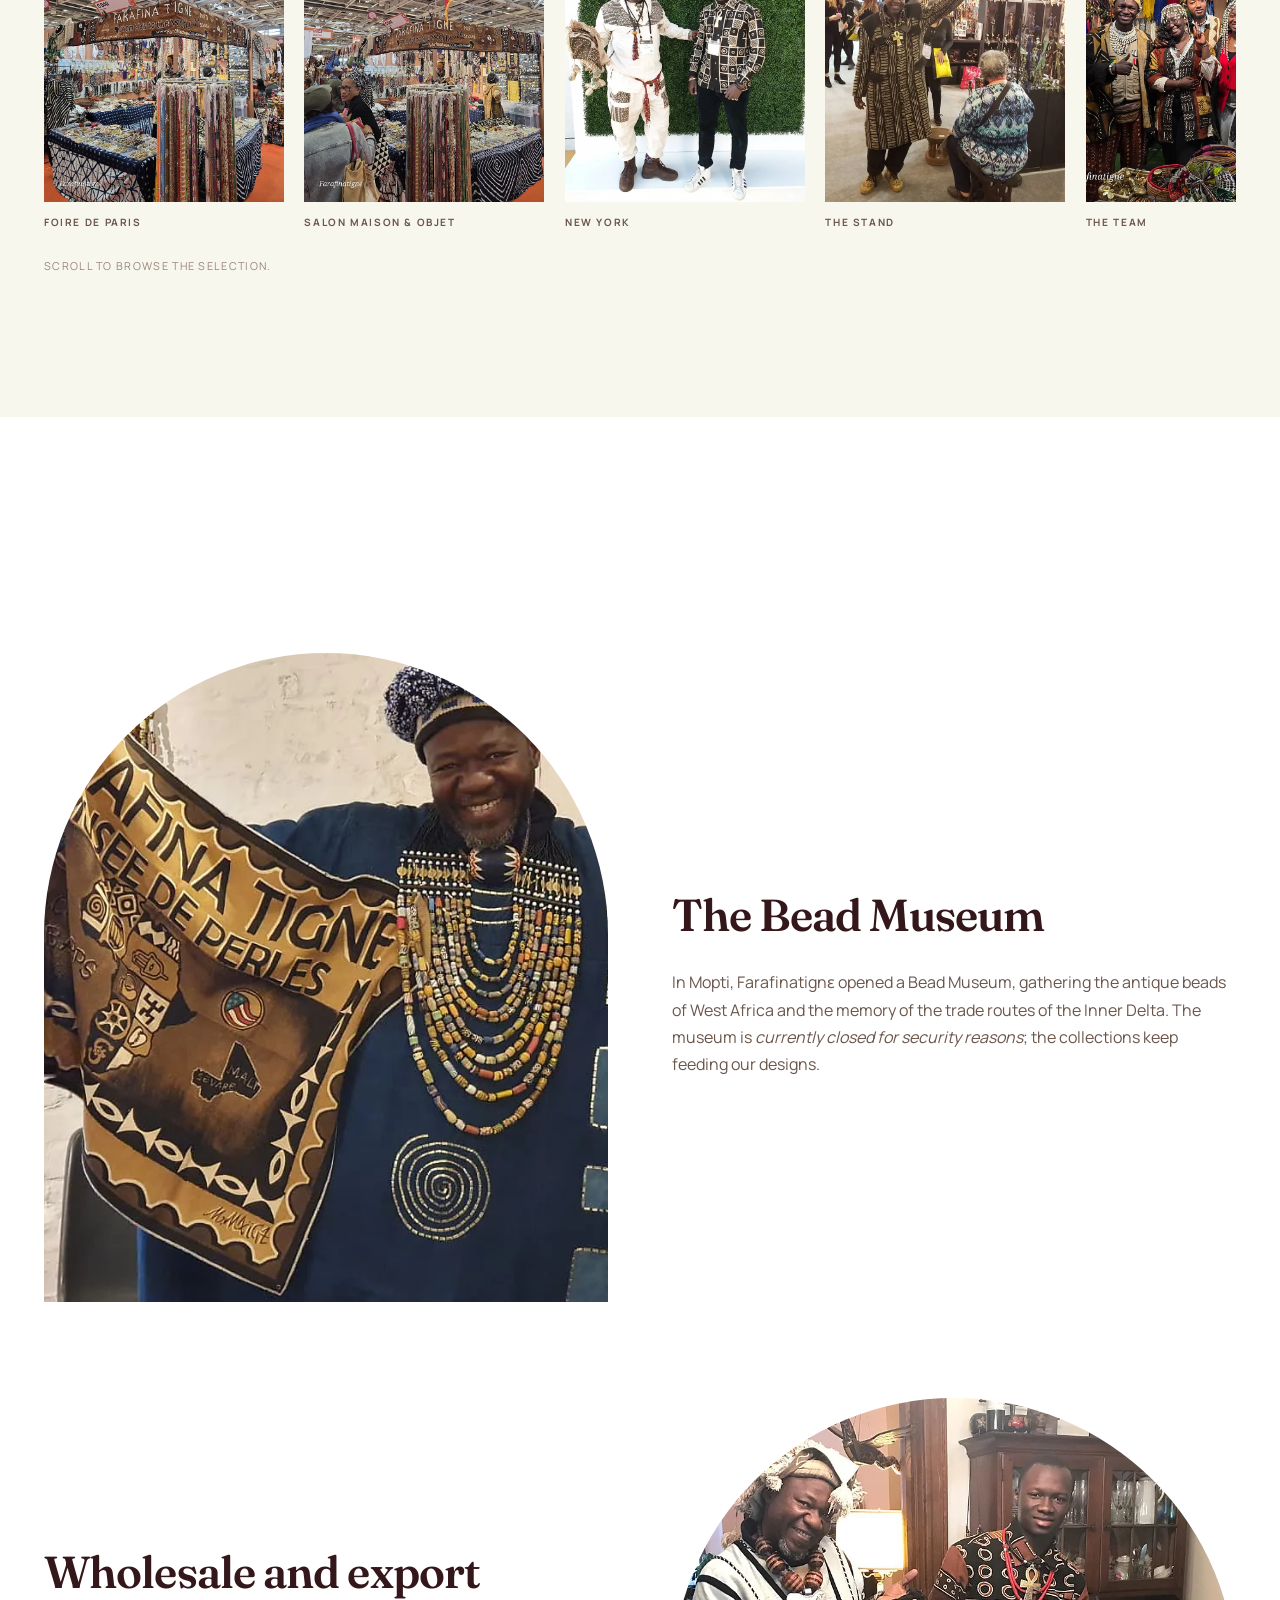
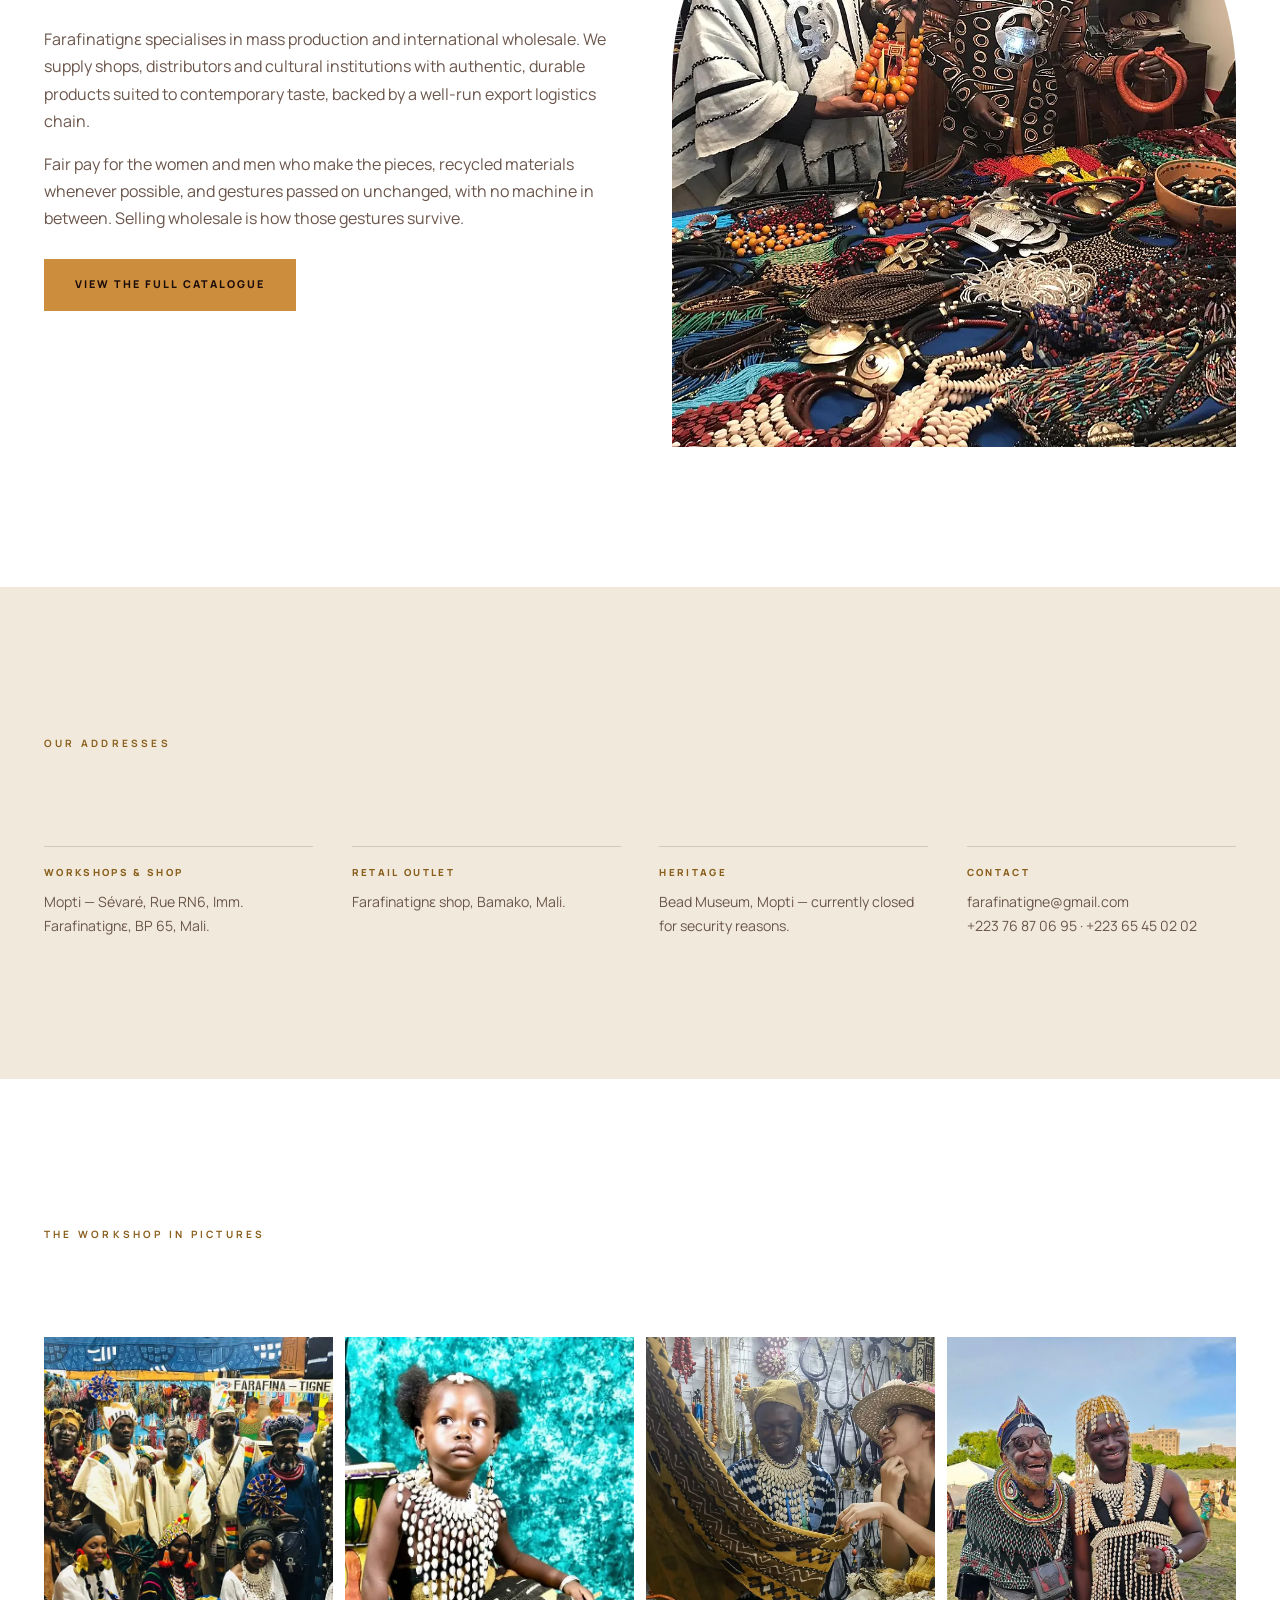
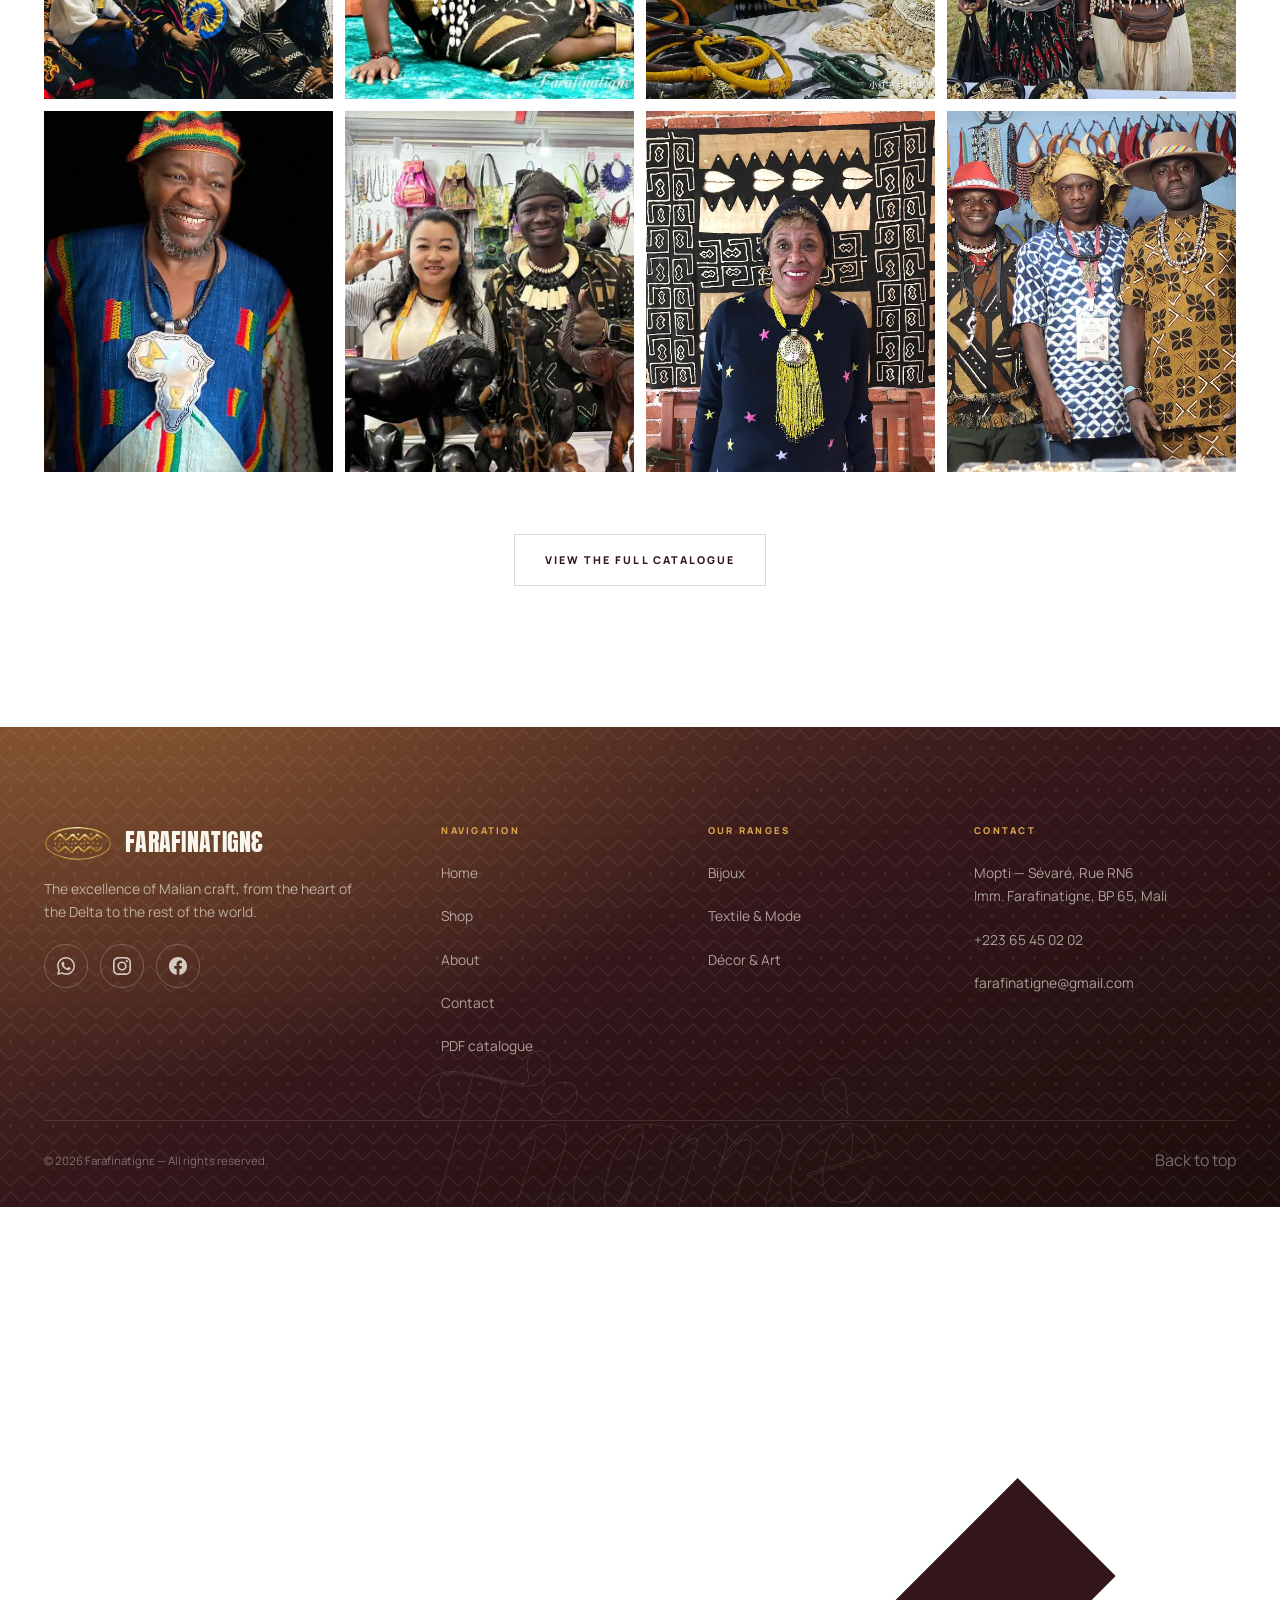
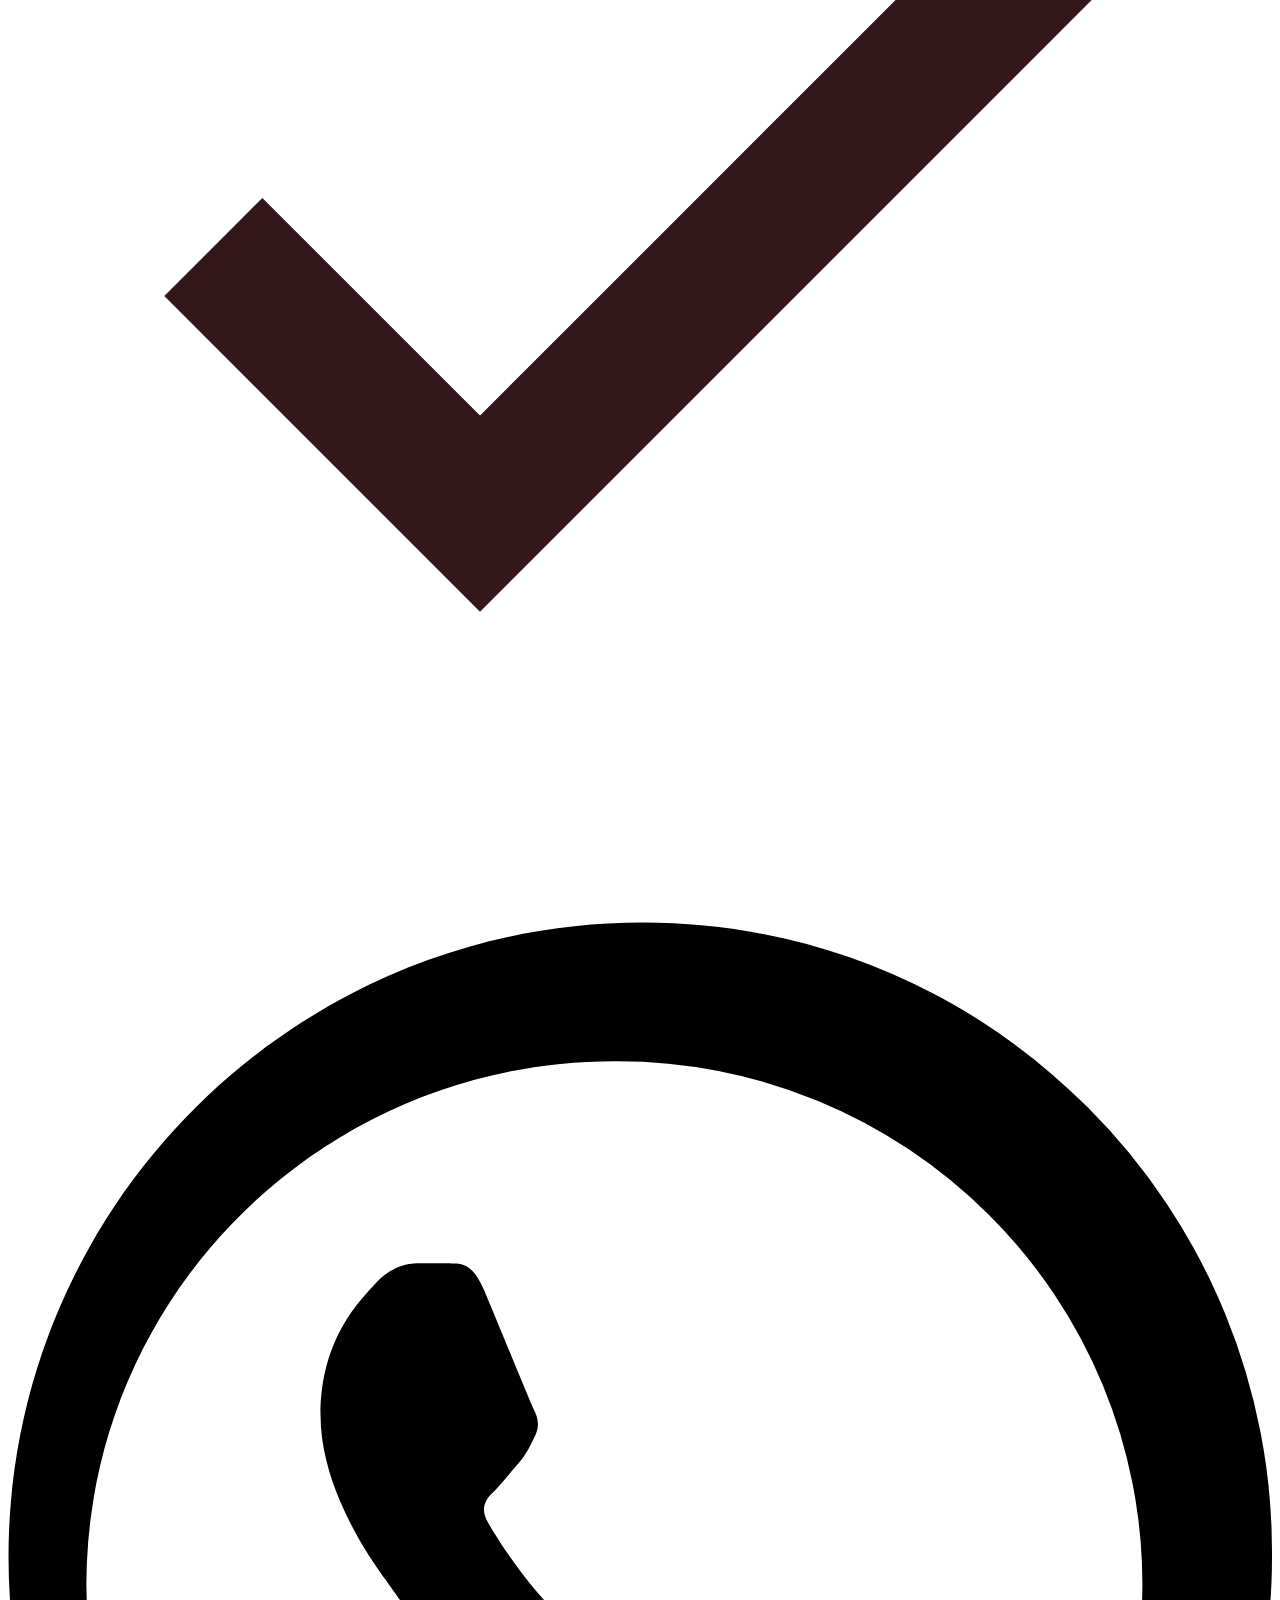
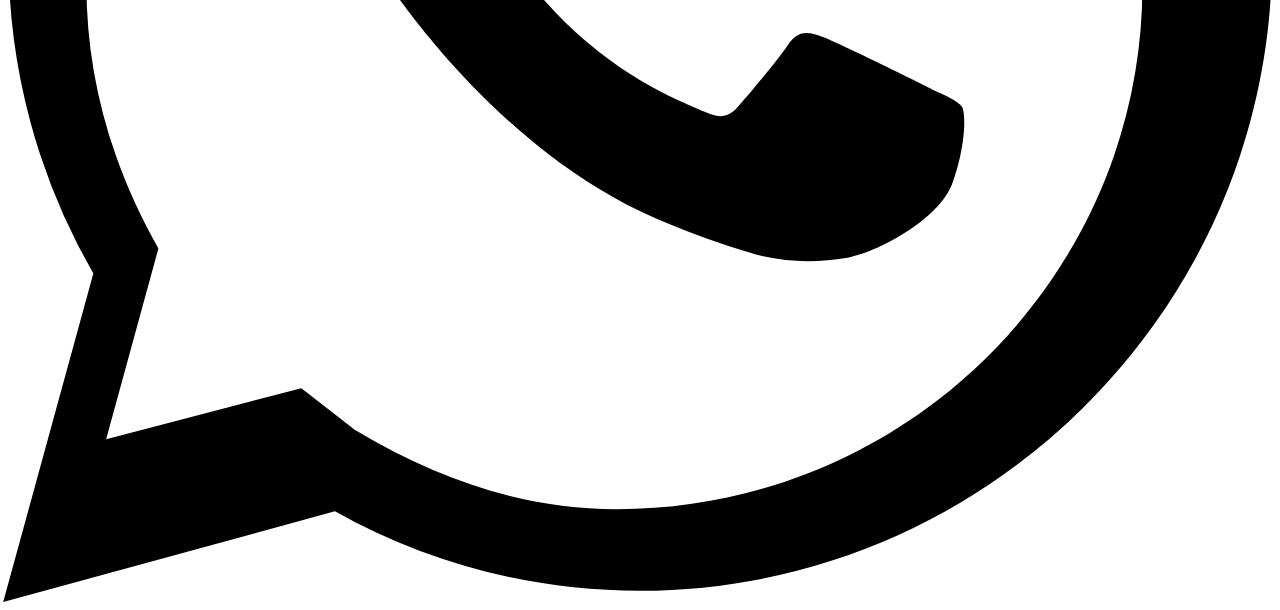
==== commit 9ff9f543: "Page Facebook officielle L'adresse pointait sur facebook.com/farafina.tigne ; la maison en a communi" ====
--- a/a-propos.html
+++ b/a-propos.html
@@ -157,7 +157,7 @@
     <div class="socials">
       <a href="https://wa.me/22365450202" target="_blank" rel="noopener" aria-label="WhatsApp"><svg viewBox="0 0 24 24" fill="currentColor"><path d="M17.47 14.38c-.3-.15-1.76-.87-2.03-.97-.27-.1-.47-.15-.67.15-.2.3-.77.97-.94 1.16-.17.2-.35.22-.64.08-.3-.15-1.26-.46-2.39-1.48-.88-.79-1.48-1.76-1.65-2.06-.17-.3-.02-.46.13-.6.13-.14.3-.35.45-.52.15-.18.2-.3.3-.5.1-.2.05-.37-.03-.52-.07-.15-.67-1.61-.92-2.21-.24-.58-.49-.5-.67-.51h-.57c-.2 0-.52.07-.79.37-.27.3-1.04 1.02-1.04 2.48s1.07 2.87 1.21 3.07c.15.2 2.1 3.2 5.08 4.49.71.3 1.26.49 1.69.62.71.23 1.36.2 1.87.12.57-.09 1.76-.72 2-1.41.25-.7.25-1.29.18-1.42-.08-.12-.28-.2-.58-.34m-5.42 7.4c-1.77 0-3.5-.48-5.03-1.38l-.36-.21-3.74.98 1-3.65-.24-.37a9.86 9.86 0 01-1.51-5.26c0-5.45 4.44-9.88 9.89-9.88 2.64 0 5.12 1.03 6.99 2.9a9.83 9.83 0 012.89 6.99c0 5.45-4.43 9.88-9.89 9.88m8.41-18.3A11.82 11.82 0 0012.05 0C5.5 0 .16 5.34.16 11.89c0 2.1.55 4.14 1.59 5.95L.06 24l6.3-1.65a11.88 11.88 0 005.69 1.45c6.55 0 11.89-5.34 11.89-11.89 0-3.18-1.24-6.17-3.48-8.41z"/></svg></a>
       <a href="https://www.instagram.com/farafinatigne/" target="_blank" rel="noopener" aria-label="Instagram"><svg viewBox="0 0 24 24" fill="currentColor"><path d="M12 2.16c3.2 0 3.58.01 4.85.07 3.25.15 4.77 1.69 4.92 4.92.06 1.27.07 1.65.07 4.85s-.01 3.58-.07 4.85c-.15 3.23-1.66 4.77-4.92 4.92-1.27.06-1.64.07-4.85.07s-3.58-.01-4.85-.07c-3.26-.15-4.77-1.7-4.92-4.92-.06-1.27-.07-1.64-.07-4.85s.01-3.58.07-4.85c.15-3.23 1.66-4.77 4.92-4.92C8.42 2.17 8.8 2.16 12 2.16M12 0C8.74 0 8.33.01 7.05.07 2.7.27.28 2.69.08 7.05.01 8.33 0 8.74 0 12s.01 3.67.07 4.95c.2 4.36 2.62 6.78 6.98 6.98C8.33 23.99 8.74 24 12 24s3.67-.01 4.95-.07c4.35-.2 6.78-2.62 6.98-6.98.06-1.28.07-1.69.07-4.95s-.01-3.67-.07-4.95c-.2-4.35-2.62-6.78-6.98-6.98C15.67.01 15.26 0 12 0m0 5.84a6.16 6.16 0 100 12.32 6.16 6.16 0 000-12.32m0 10.16a4 4 0 110-8 4 4 0 010 8m6.41-11.85a1.44 1.44 0 100 2.88 1.44 1.44 0 000-2.88"/></svg></a>
-      <a href="https://www.facebook.com/farafina.tigne/" target="_blank" rel="noopener" aria-label="Facebook"><svg viewBox="0 0 24 24" fill="currentColor"><path d="M24 12.07C24 5.4 18.63 0 12 0S0 5.4 0 12.07C0 18.1 4.39 23.1 10.13 24v-8.44H7.08v-3.49h3.05V9.41c0-3.02 1.79-4.69 4.53-4.69 1.31 0 2.68.24 2.68.24v2.96h-1.51c-1.49 0-1.96.93-1.96 1.89v2.26h3.33l-.53 3.49h-2.8V24C19.61 23.1 24 18.1 24 12.07"/></svg></a>
+      <a href="https://www.facebook.com/share/1axNRK4vn4/" target="_blank" rel="noopener" aria-label="Facebook"><svg viewBox="0 0 24 24" fill="currentColor"><path d="M24 12.07C24 5.4 18.63 0 12 0S0 5.4 0 12.07C0 18.1 4.39 23.1 10.13 24v-8.44H7.08v-3.49h3.05V9.41c0-3.02 1.79-4.69 4.53-4.69 1.31 0 2.68.24 2.68.24v2.96h-1.51c-1.49 0-1.96.93-1.96 1.89v2.26h3.33l-.53 3.49h-2.8V24C19.61 23.1 24 18.1 24 12.07"/></svg></a>
     </div>
   </div>
 </div>
@@ -381,7 +381,7 @@
         <div class="socials">
           <a href="https://wa.me/22365450202" target="_blank" rel="noopener" aria-label="WhatsApp"><svg viewBox="0 0 24 24" fill="currentColor"><path d="M17.47 14.38c-.3-.15-1.76-.87-2.03-.97-.27-.1-.47-.15-.67.15-.2.3-.77.97-.94 1.16-.17.2-.35.22-.64.08-.3-.15-1.26-.46-2.39-1.48-.88-.79-1.48-1.76-1.65-2.06-.17-.3-.02-.46.13-.6.13-.14.3-.35.45-.52.15-.18.2-.3.3-.5.1-.2.05-.37-.03-.52-.07-.15-.67-1.61-.92-2.21-.24-.58-.49-.5-.67-.51h-.57c-.2 0-.52.07-.79.37-.27.3-1.04 1.02-1.04 2.48s1.07 2.87 1.21 3.07c.15.2 2.1 3.2 5.08 4.49.71.3 1.26.49 1.69.62.71.23 1.36.2 1.87.12.57-.09 1.76-.72 2-1.41.25-.7.25-1.29.18-1.42-.08-.12-.28-.2-.58-.34m-5.42 7.4c-1.77 0-3.5-.48-5.03-1.38l-.36-.21-3.74.98 1-3.65-.24-.37a9.86 9.86 0 01-1.51-5.26c0-5.45 4.44-9.88 9.89-9.88 2.64 0 5.12 1.03 6.99 2.9a9.83 9.83 0 012.89 6.99c0 5.45-4.43 9.88-9.89 9.88m8.41-18.3A11.82 11.82 0 0012.05 0C5.5 0 .16 5.34.16 11.89c0 2.1.55 4.14 1.59 5.95L.06 24l6.3-1.65a11.88 11.88 0 005.69 1.45c6.55 0 11.89-5.34 11.89-11.89 0-3.18-1.24-6.17-3.48-8.41z"/></svg></a>
           <a href="https://www.instagram.com/farafinatigne/" target="_blank" rel="noopener" aria-label="Instagram"><svg viewBox="0 0 24 24" fill="currentColor"><path d="M12 2.16c3.2 0 3.58.01 4.85.07 3.25.15 4.77 1.69 4.92 4.92.06 1.27.07 1.65.07 4.85s-.01 3.58-.07 4.85c-.15 3.23-1.66 4.77-4.92 4.92-1.27.06-1.64.07-4.85.07s-3.58-.01-4.85-.07c-3.26-.15-4.77-1.7-4.92-4.92-.06-1.27-.07-1.64-.07-4.85s.01-3.58.07-4.85c.15-3.23 1.66-4.77 4.92-4.92C8.42 2.17 8.8 2.16 12 2.16M12 0C8.74 0 8.33.01 7.05.07 2.7.27.28 2.69.08 7.05.01 8.33 0 8.74 0 12s.01 3.67.07 4.95c.2 4.36 2.62 6.78 6.98 6.98C8.33 23.99 8.74 24 12 24s3.67-.01 4.95-.07c4.35-.2 6.78-2.62 6.98-6.98.06-1.28.07-1.69.07-4.95s-.01-3.67-.07-4.95c-.2-4.35-2.62-6.78-6.98-6.98C15.67.01 15.26 0 12 0m0 5.84a6.16 6.16 0 100 12.32 6.16 6.16 0 000-12.32m0 10.16a4 4 0 110-8 4 4 0 010 8m6.41-11.85a1.44 1.44 0 100 2.88 1.44 1.44 0 000-2.88"/></svg></a>
-          <a href="https://www.facebook.com/farafina.tigne/" target="_blank" rel="noopener" aria-label="Facebook"><svg viewBox="0 0 24 24" fill="currentColor"><path d="M24 12.07C24 5.4 18.63 0 12 0S0 5.4 0 12.07C0 18.1 4.39 23.1 10.13 24v-8.44H7.08v-3.49h3.05V9.41c0-3.02 1.79-4.69 4.53-4.69 1.31 0 2.68.24 2.68.24v2.96h-1.51c-1.49 0-1.96.93-1.96 1.89v2.26h3.33l-.53 3.49h-2.8V24C19.61 23.1 24 18.1 24 12.07"/></svg></a>
+          <a href="https://www.facebook.com/share/1axNRK4vn4/" target="_blank" rel="noopener" aria-label="Facebook"><svg viewBox="0 0 24 24" fill="currentColor"><path d="M24 12.07C24 5.4 18.63 0 12 0S0 5.4 0 12.07C0 18.1 4.39 23.1 10.13 24v-8.44H7.08v-3.49h3.05V9.41c0-3.02 1.79-4.69 4.53-4.69 1.31 0 2.68.24 2.68.24v2.96h-1.51c-1.49 0-1.96.93-1.96 1.89v2.26h3.33l-.53 3.49h-2.8V24C19.61 23.1 24 18.1 24 12.07"/></svg></a>
         </div>
       </div>
 
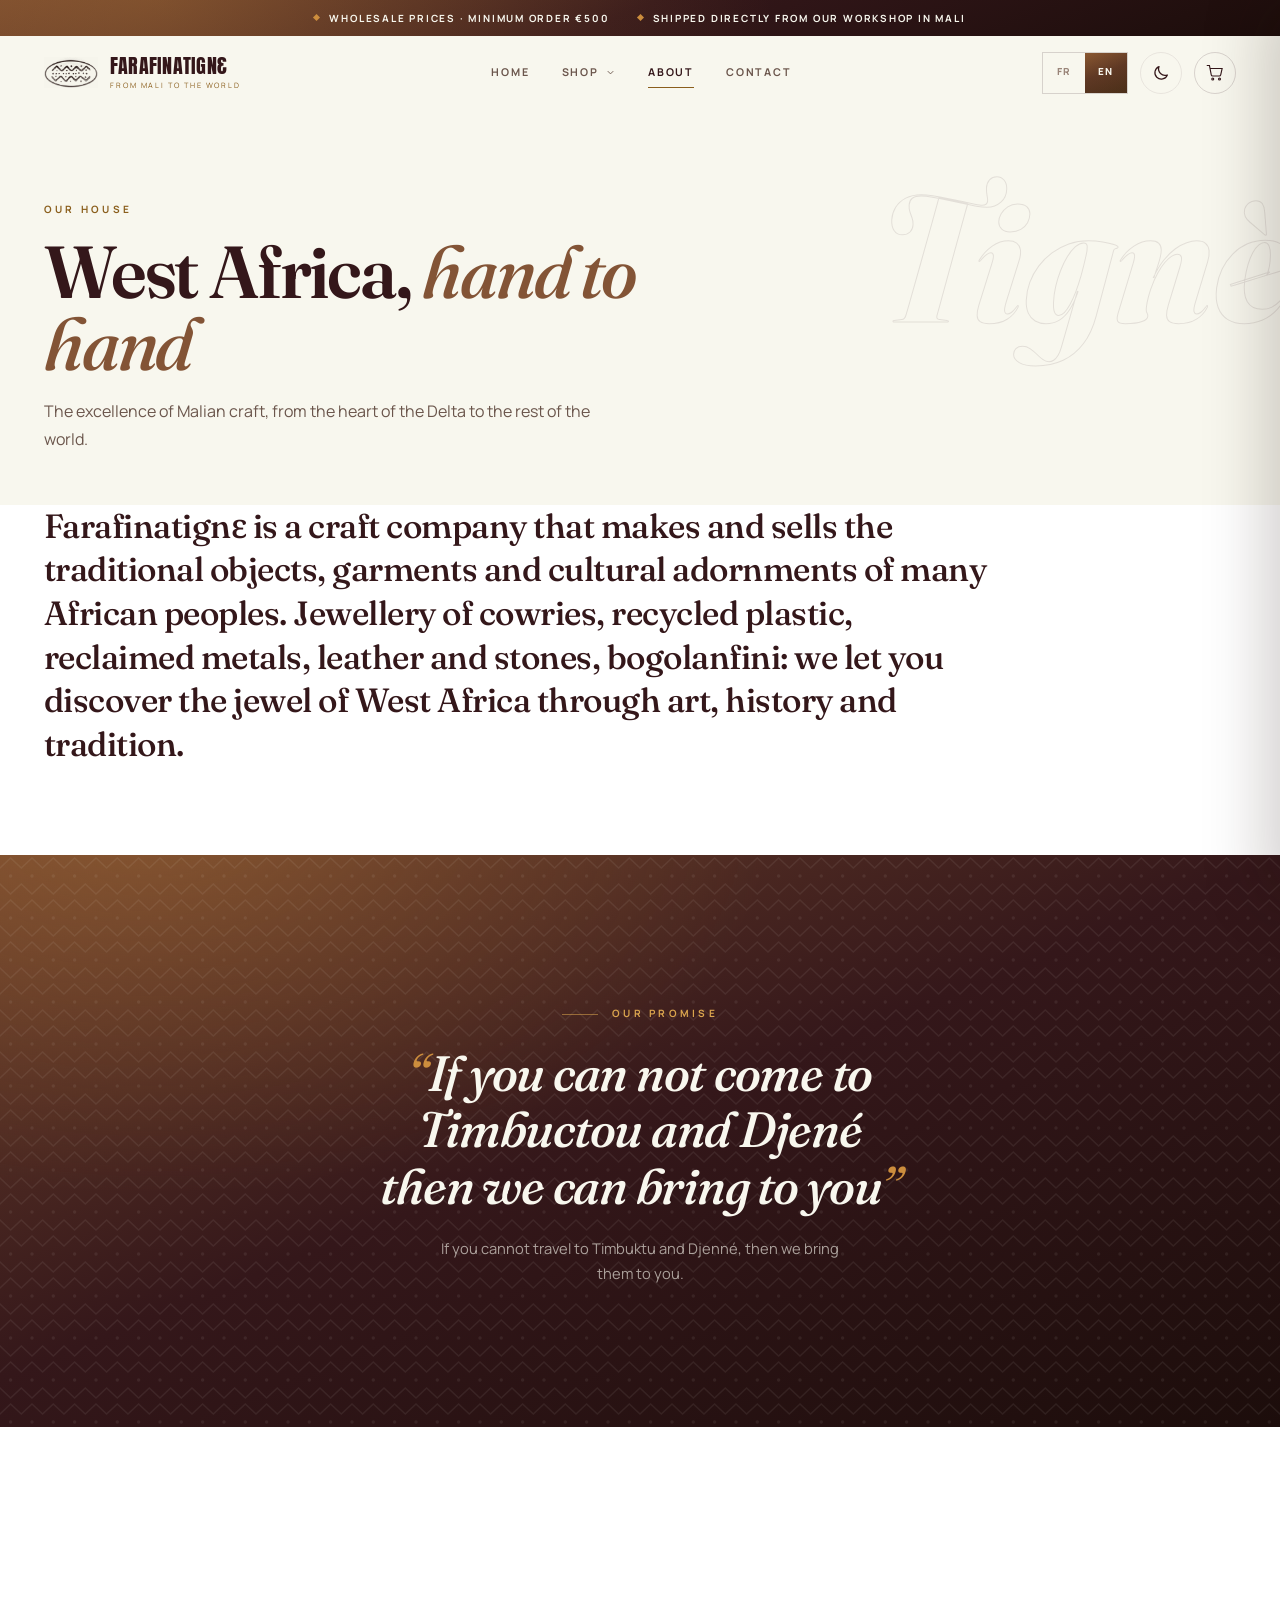
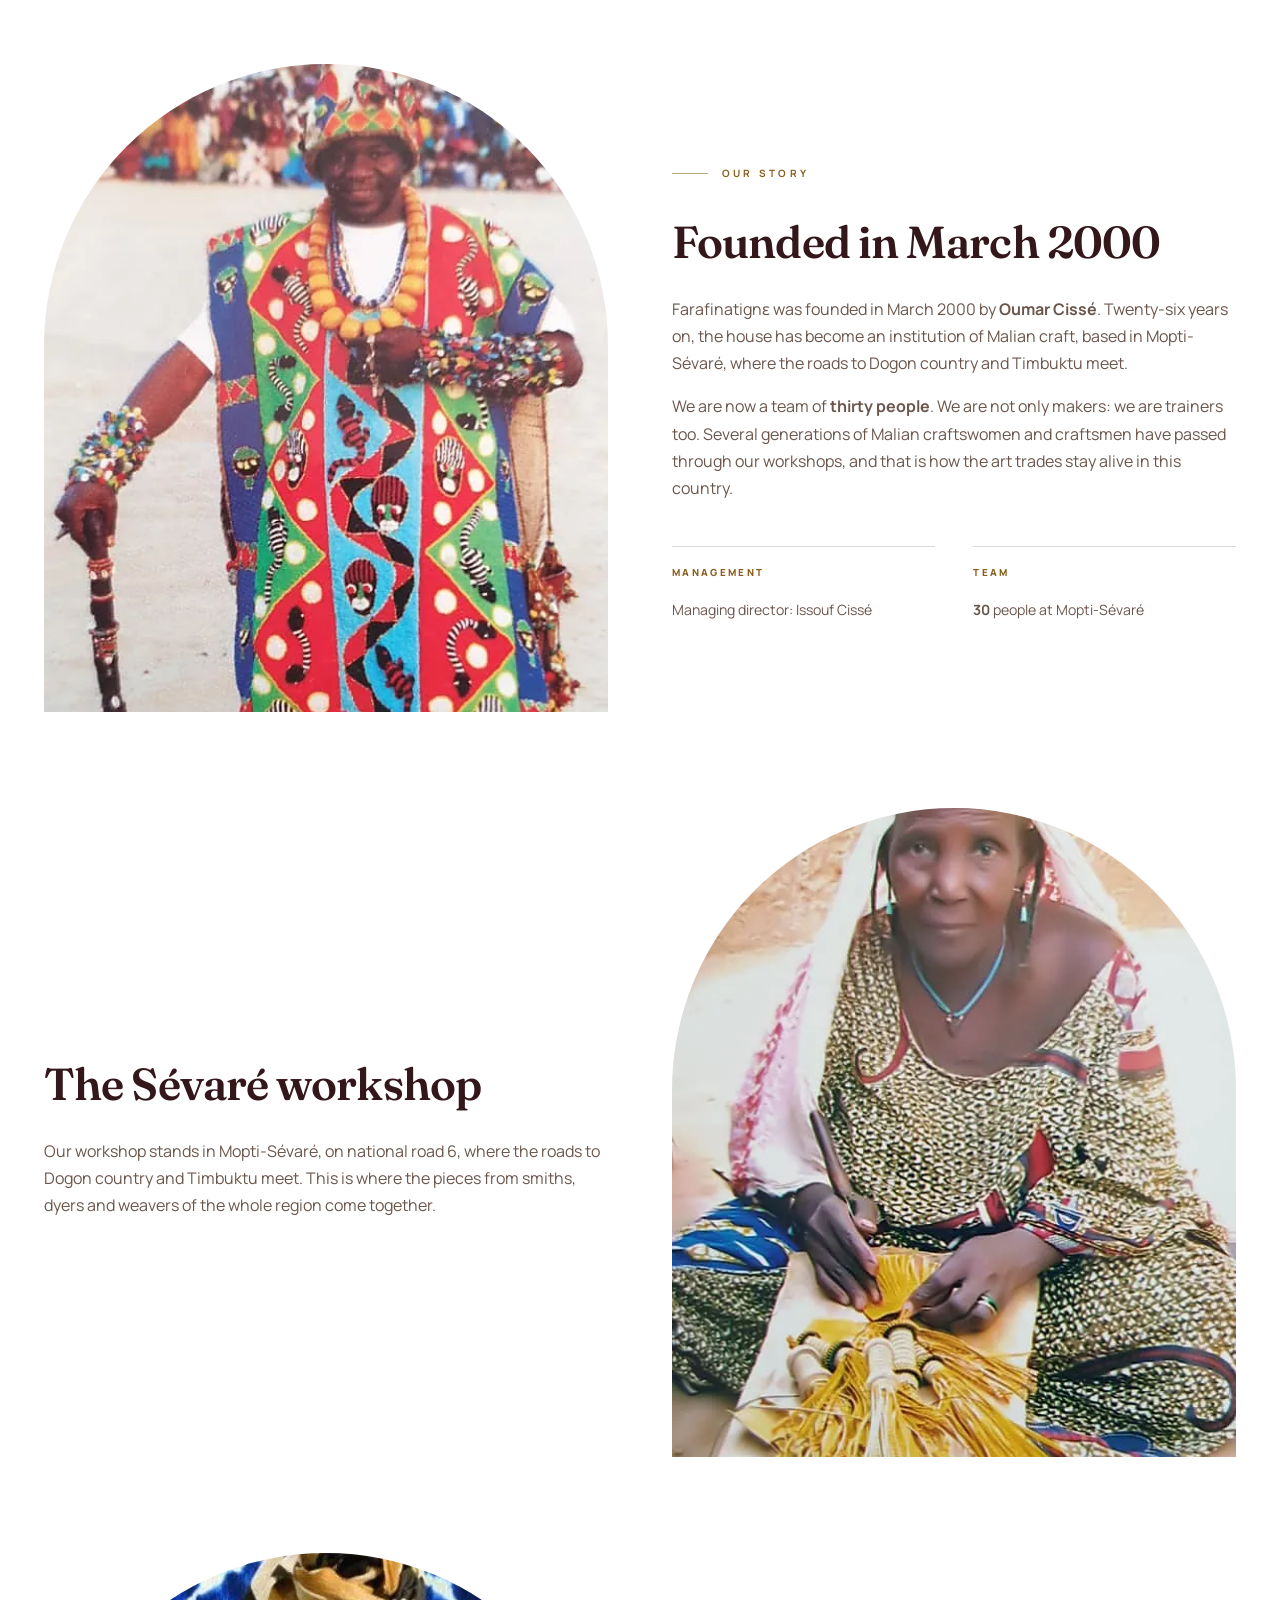
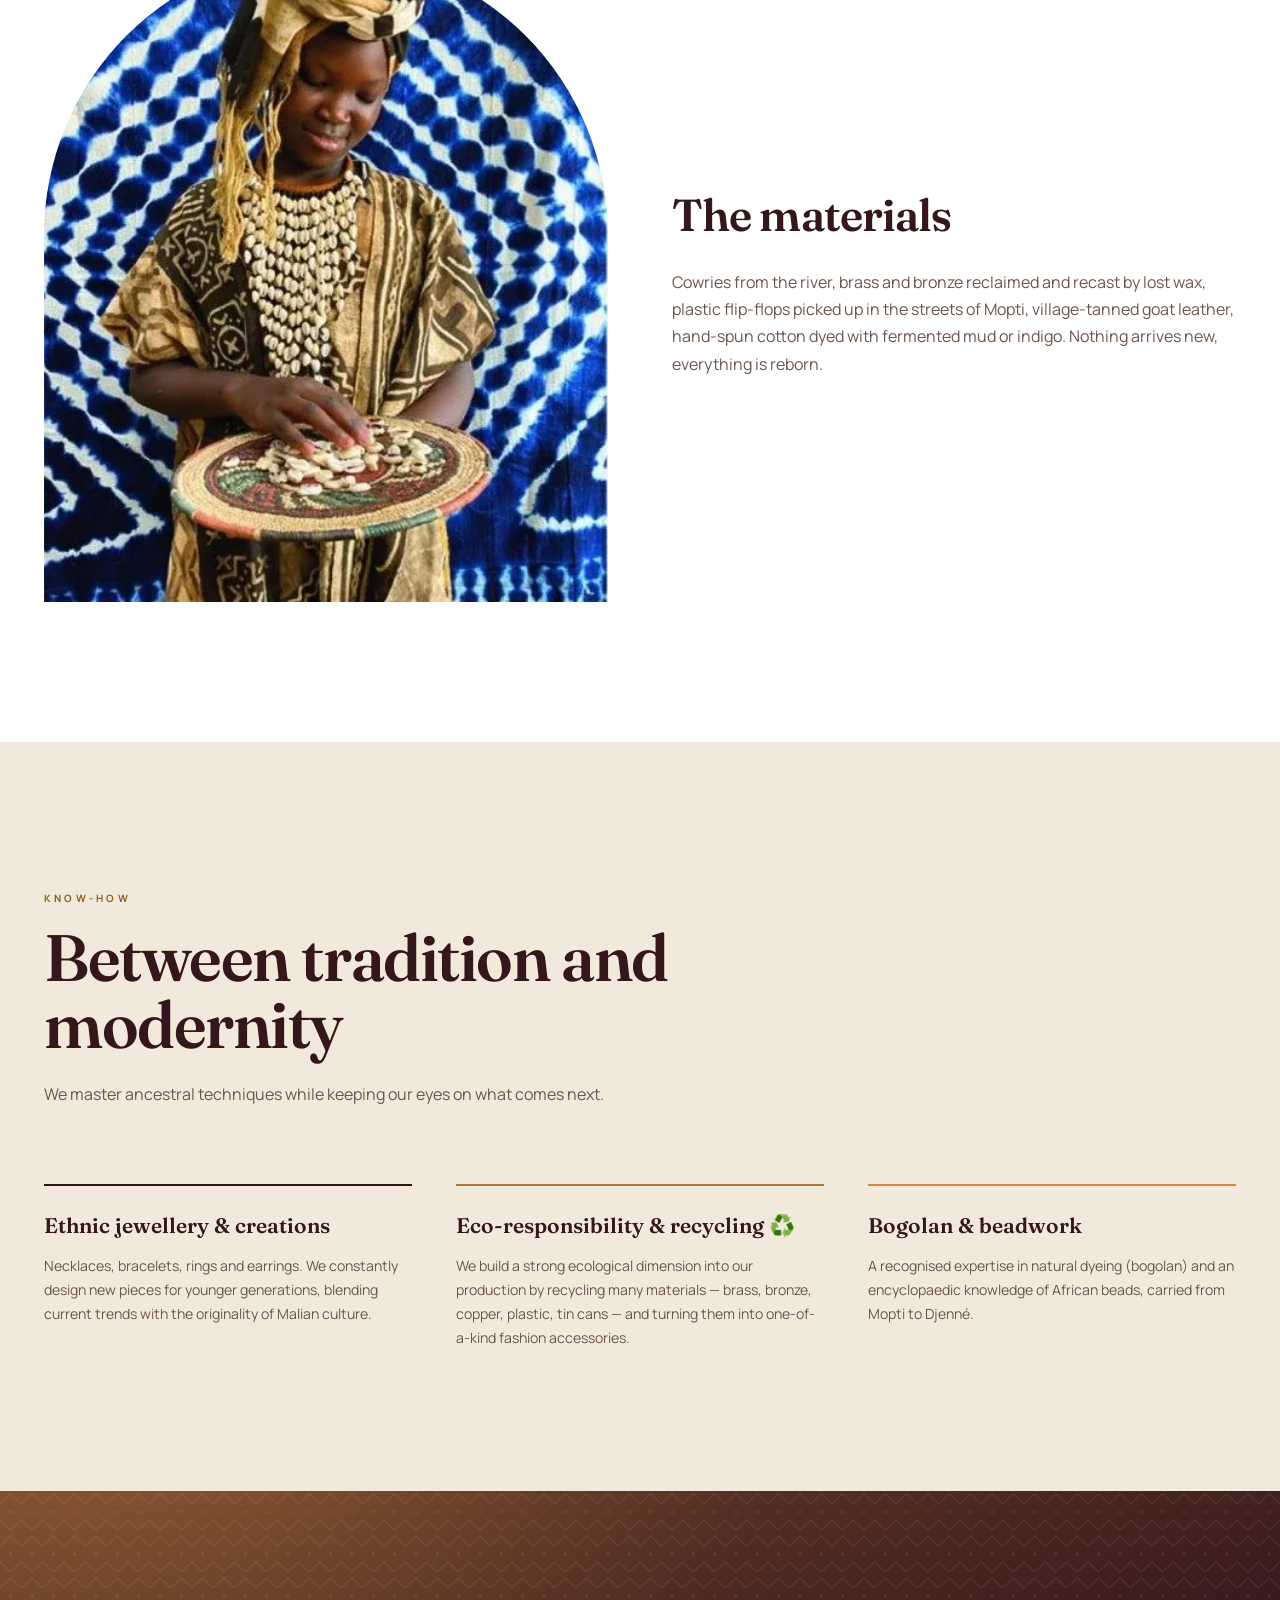
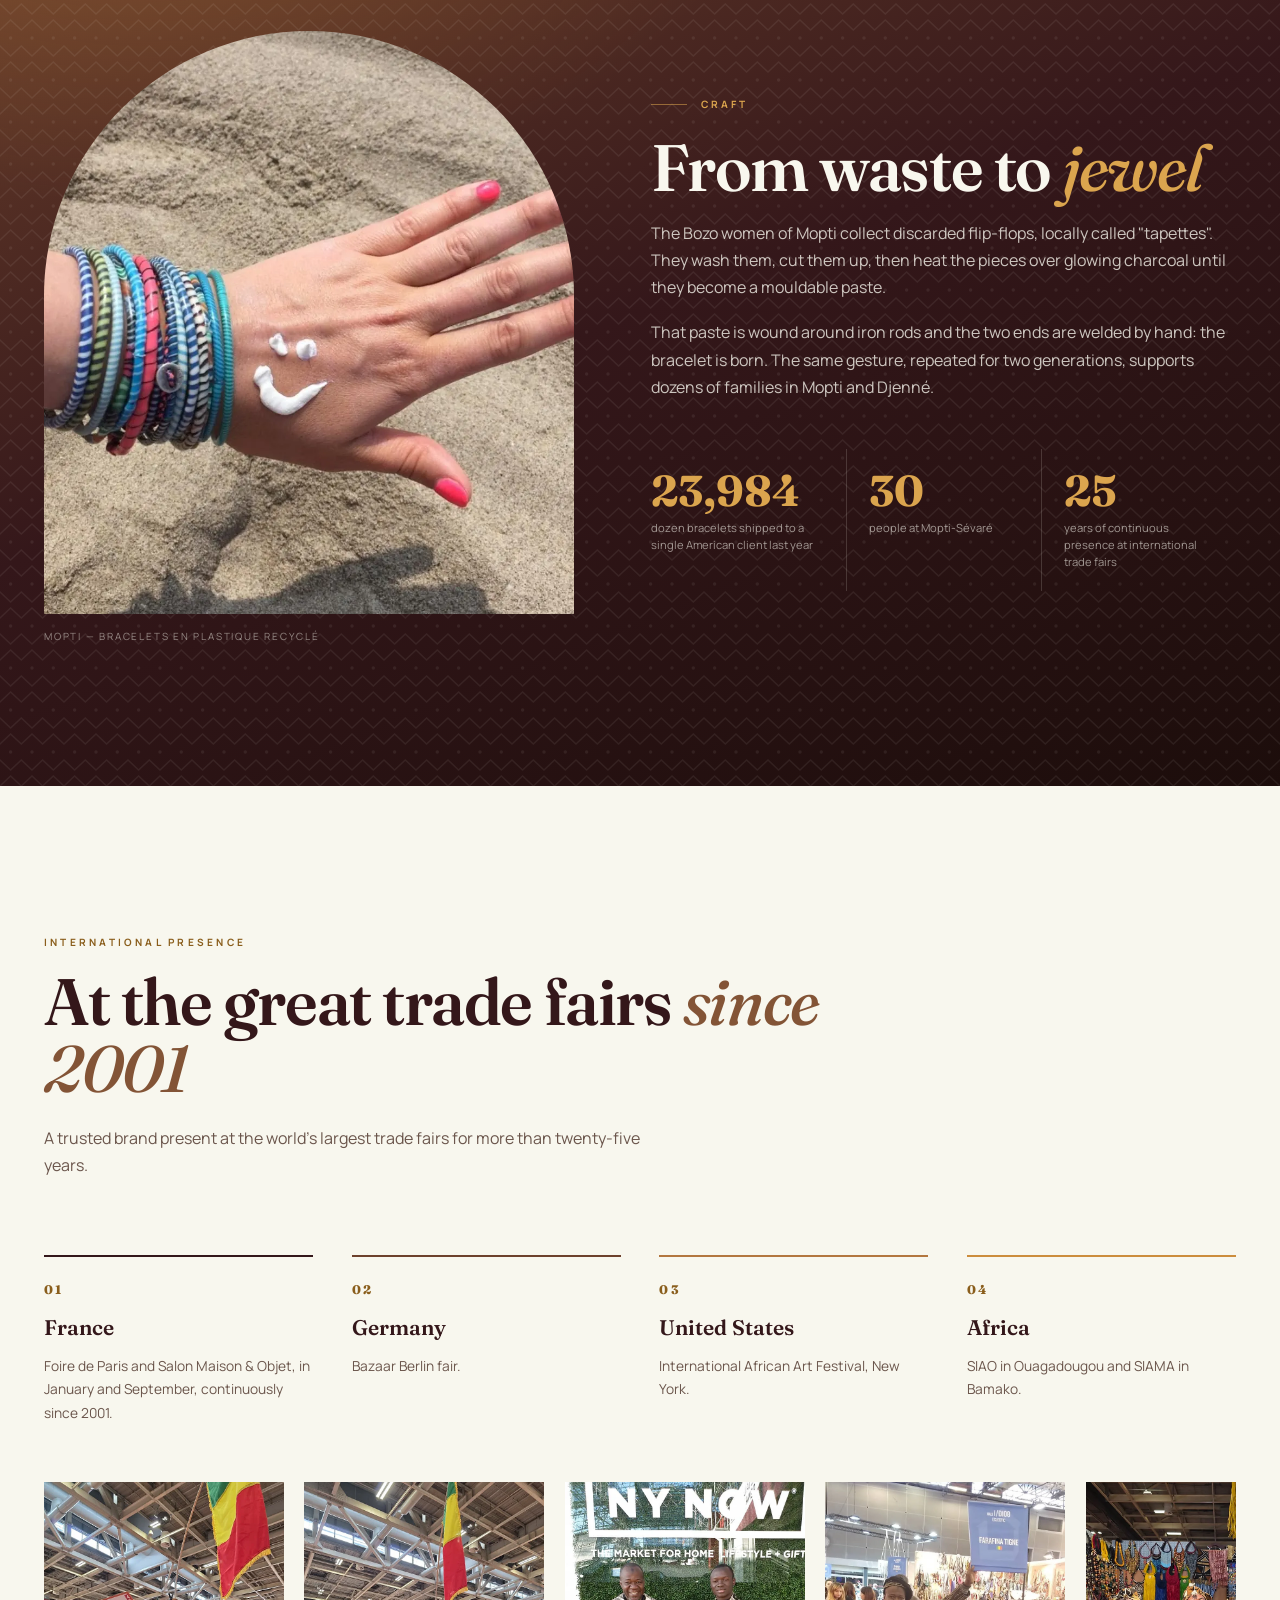
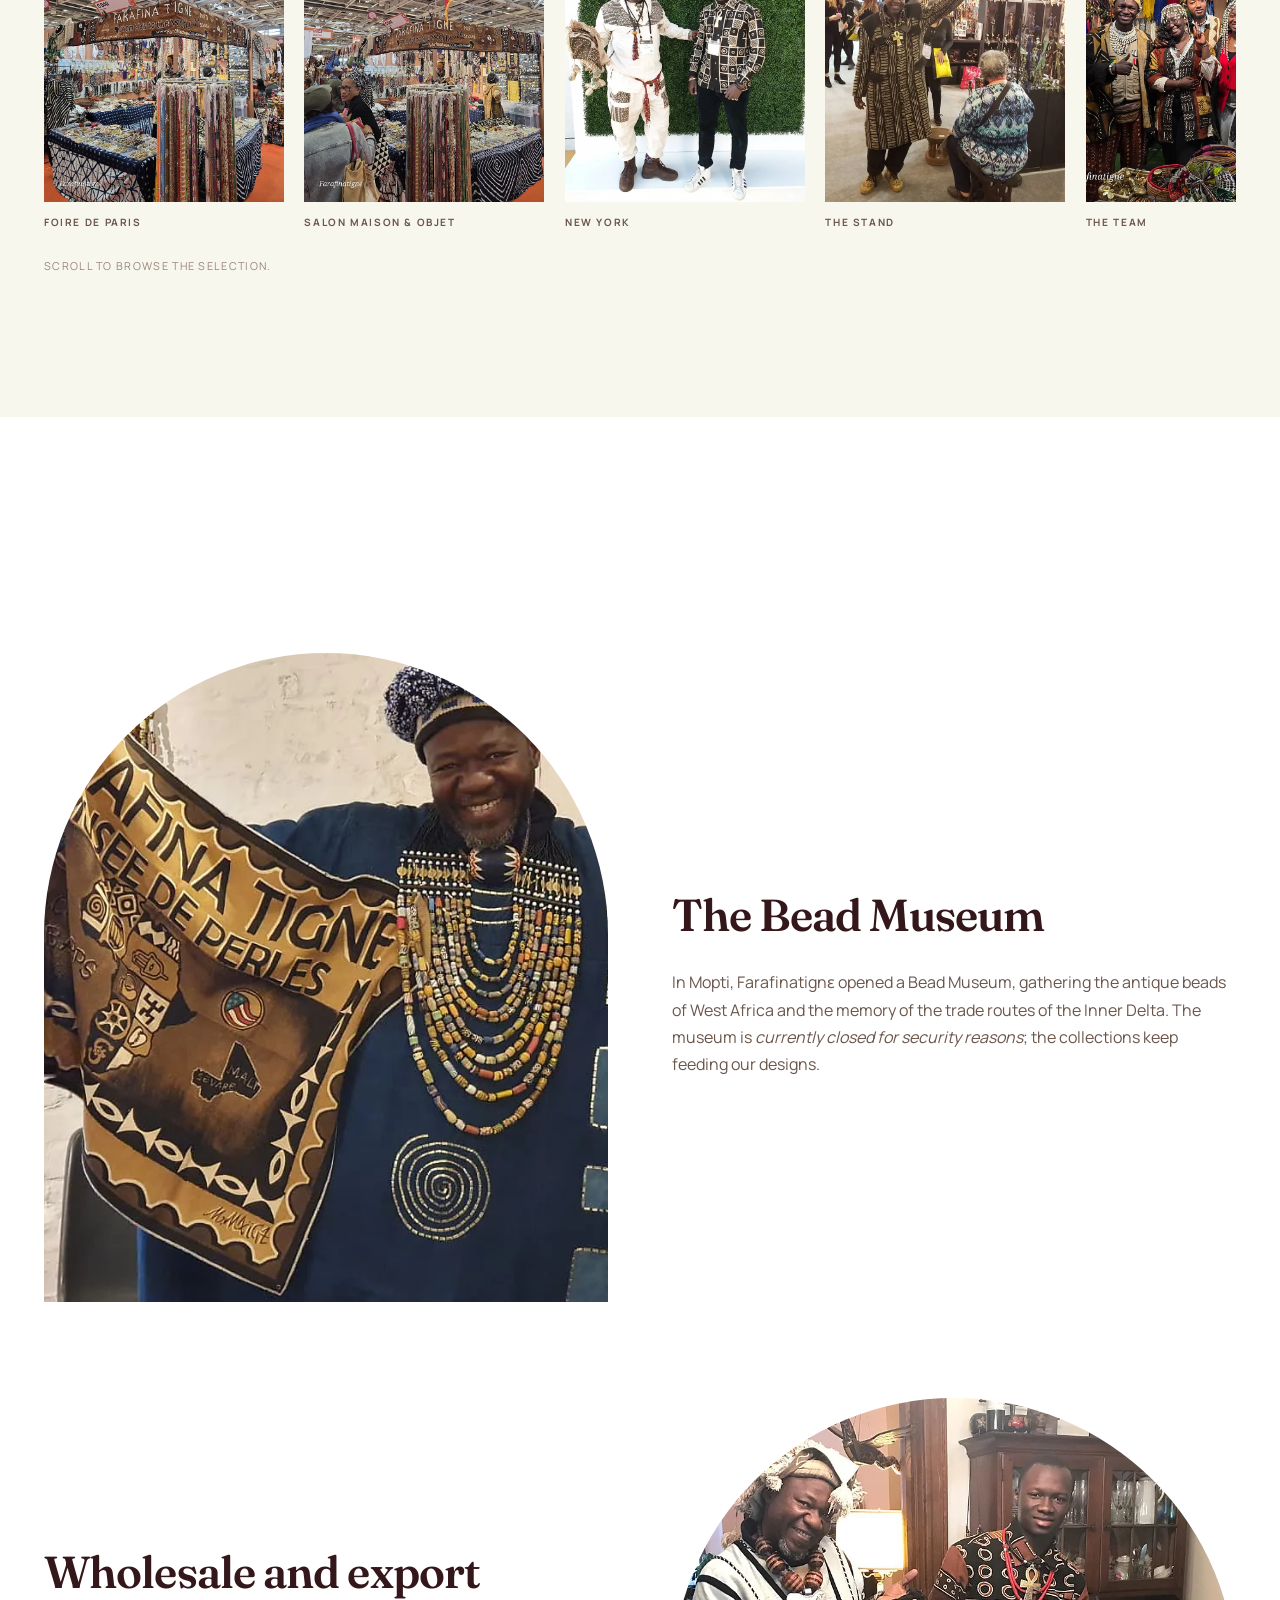
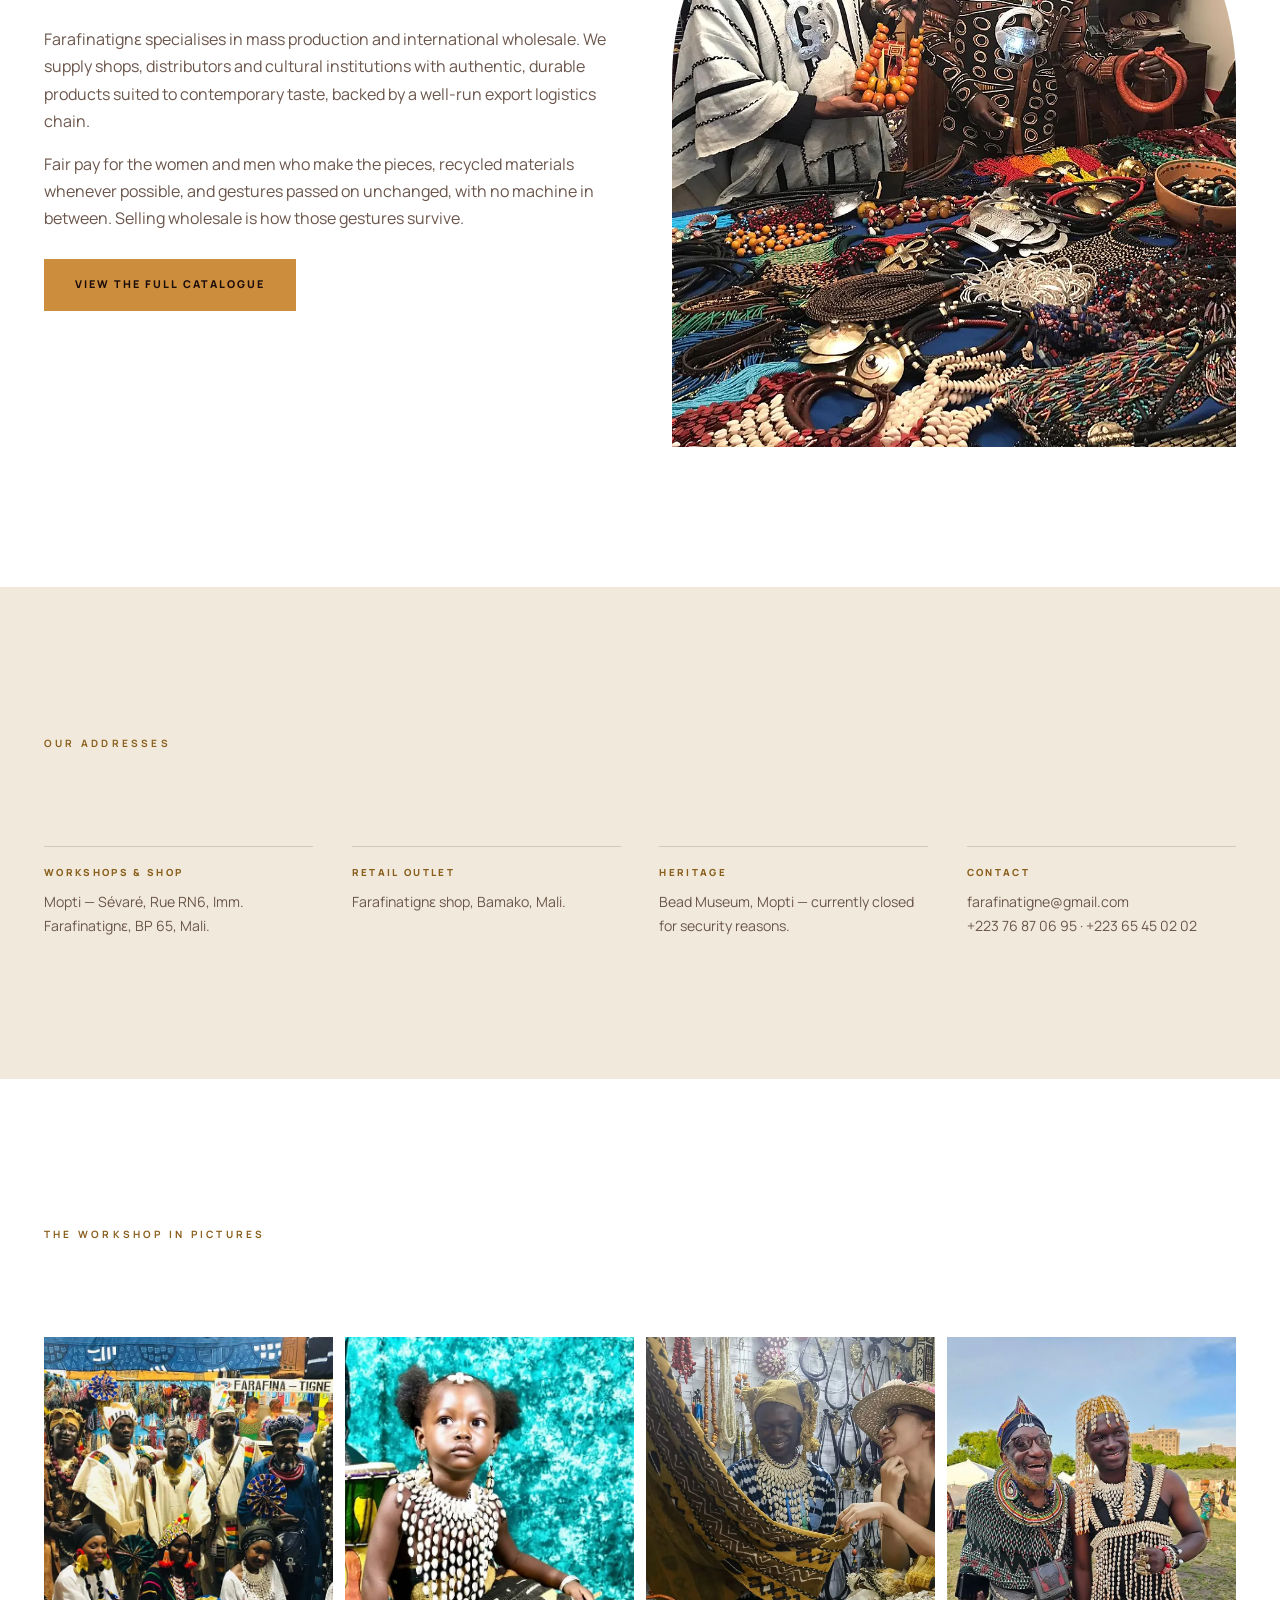
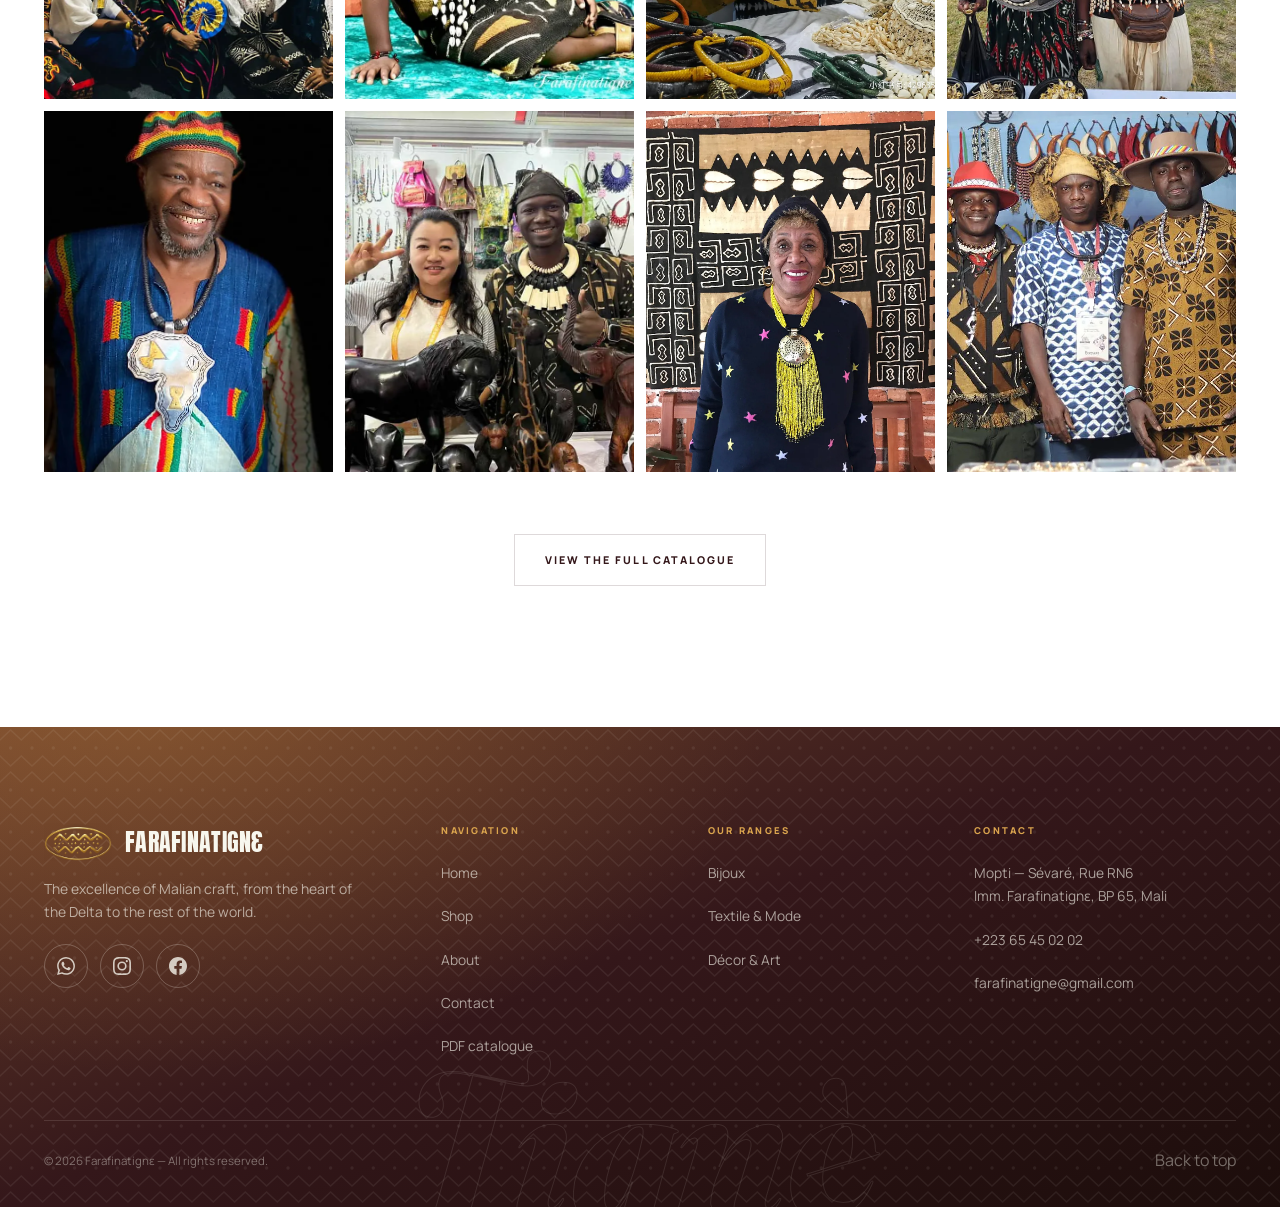
==== commit 3a0de5bd: "Demande de devis enregistrée, références par sous-gamme, fermeture du site Une sélection partait sur" ====
--- a/a-propos.html
+++ b/a-propos.html
@@ -463,6 +463,7 @@
 <script src="js/products.js"></script>
 <script src="js/common.js"></script>
 <script src="js/cart.js"></script>
+<script src="js/commande.js"></script>
 <script src="js/home.js"></script>
 <!-- Données vivantes : contenu embarqué d'abord, puis valeurs de la base -->
 <script src="js/live-data.js"></script>
--- a/style.css
+++ b/style.css
@@ -1092,6 +1092,130 @@
 /* =========================================================
    MODALE CATALOGUE
    ========================================================= */
+/* =========================================================
+   FLOTTANTS
+   Retires par erreur avec la modale du catalogue : sans eux la
+   notification s'affichait en plein ecran.
+   ========================================================= */
+.whatsapp-float {
+  position: fixed; left: 18px; bottom: 18px; z-index: 65;
+  /* memes proportions que vpofficiel : glyphe blanc, aucun halo */
+  width: 48px; height: 48px; border-radius: 50%; display: grid; place-items: center;
+  background: var(--wa-solid); color: #fff;
+  opacity: 0; transform: translateY(12px); pointer-events: none;
+  transition: opacity .3s ease, transform .3s ease;
+}
+.whatsapp-float.show:hover { transform: translateY(-3px); }
+.whatsapp-float.show { opacity: 1; transform: none; pointer-events: auto; }
+.whatsapp-float svg { width: 23px; height: 23px; fill: currentColor; }
+.to-top {
+  position: fixed; right: 18px; bottom: 18px; z-index: 65;
+  width: 46px; height: 46px; border-radius: 50%; display: grid; place-items: center;
+  border: 1px solid var(--line); background: var(--ivory); color: var(--ink);
+  opacity: 0; transform: translateY(16px); pointer-events: none; transition: .35s;
+}
+.to-top.show { opacity: 1; transform: none; pointer-events: auto; }
+.to-top svg { width: 17px; height: 17px; }
+.toast {
+  position: fixed; left: 50%; bottom: 26px; transform: translate(-50%, 24px); z-index: 95;
+  display: flex; align-items: center; gap: 11px; padding: 14px 22px;
+  background: var(--dark-gradient); color: var(--ivory); font-size: .8rem;
+  opacity: 0; pointer-events: none; transition: .35s;
+}
+.toast.show { opacity: 1; transform: translate(-50%, 0); }
+.toast svg { width: 15px; height: 15px; color: var(--gold-light); }
+
+/* =========================================================
+   BANDEAU D'ETAT
+   Conges, inventaire, rupture : l'equipe ferme la boutique
+   depuis le back-office. Le catalogue reste visible — on ne
+   cache pas le travail — seule la commande est suspendue.
+   ========================================================= */
+.avis {
+  position: relative; z-index: 70;
+  background: var(--dark-gradient); color: var(--ivory);
+  padding: 14px 0; text-align: center;
+}
+.avis--ferme { background: linear-gradient(158deg, #8A3A1E 0%, #5C2417 55%, #34171A 100%); }
+.avis__inner { display: flex; flex-direction: column; gap: 5px; align-items: center; }
+.avis b {
+  font-family: var(--font-display); font-size: 1.06rem; font-weight: 600; letter-spacing: -.01em;
+}
+.avis span { font-size: .87rem; color: rgba(248, 247, 238, .88); max-width: 74ch; line-height: 1.55; }
+.avis i {
+  font-style: normal; font-size: .58rem; letter-spacing: .2em; text-transform: uppercase;
+  color: var(--gold-light); font-weight: 800; margin-top: 3px;
+}
+/* le bandeau pousse la page : les barres fixes descendent d'autant */
+.ft-avis .topbar { position: static; }
+.ft-avis .nav { position: sticky; top: 0; }
+.ft-avis .hero__grid { padding-top: clamp(34px, 6vw, 60px); }
+
+/* boutique fermee : on retire ce qui declenche une commande */
+.ft-ferme .card__add,
+.ft-ferme .nav__cart,
+.ft-ferme #cart-wa,
+.ft-ferme #cart-mail,
+.ft-ferme .btn--wa { display: none !important; }
+.ft-ferme .card__foot { border-bottom: none; }
+
+/* =========================================================
+   FORMULAIRE DE DEMANDE DE DEVIS
+   Court : de quoi rappeler l'acheteur, rien de plus. Il
+   s'intercale entre le panier et WhatsApp.
+   ========================================================= */
+.cf {
+  position: fixed; inset: 0; z-index: 96; display: grid; place-items: center;
+  padding: var(--pad); background: rgba(28, 13, 11, .58);
+  backdrop-filter: blur(5px); -webkit-backdrop-filter: blur(5px);
+  opacity: 0; transition: opacity .28s;
+}
+.cf.open { opacity: 1; }
+.cf__boite {
+  width: min(560px, 100%); max-height: 92vh; overflow-y: auto;
+  background: var(--paper); color: var(--ink);
+  padding: clamp(22px, 4vw, 36px); position: relative;
+  box-shadow: 0 30px 70px rgba(28, 13, 11, .34);
+  transform: translateY(14px); transition: transform .32s cubic-bezier(.16, 1, .3, 1);
+}
+.cf.open .cf__boite { transform: none; }
+.cf__fermer {
+  position: absolute; top: 8px; right: 10px; width: 40px; height: 40px;
+  font-size: 1.6rem; color: var(--tx-3); background: none; border: none; cursor: pointer;
+}
+.cf__fermer:hover { color: var(--ink); }
+.cf__eyebrow {
+  font-size: .58rem; letter-spacing: .26em; text-transform: uppercase;
+  color: var(--gold-deep); font-weight: 800;
+}
+.cf h3 {
+  font-family: var(--font-display); font-size: 1.7rem; font-weight: 600;
+  margin: 6px 0 8px; letter-spacing: -.02em;
+}
+.cf__lead { color: var(--tx-2); font-size: .88rem; margin-bottom: 20px; }
+.cf__grille { display: grid; grid-template-columns: 1fr 1fr; gap: 12px 14px; }
+.cf__champ--large { grid-column: 1 / -1; }
+.cf__champ label {
+  display: block; font-size: .58rem; font-weight: 800; letter-spacing: .18em;
+  text-transform: uppercase; color: var(--tx-3); margin-bottom: 5px;
+}
+.cf__champ input {
+  width: 100%; padding: 11px 13px; font-size: .92rem; font-family: var(--font-sans);
+  border: 1px solid var(--line); background: var(--paper); color: var(--ink);
+}
+.cf__champ input:focus {
+  outline: none; border-color: var(--gold); box-shadow: 0 0 0 3px rgba(204, 141, 61, .16);
+}
+.cf__erreur { color: #A33A1E; font-size: .84rem; font-weight: 700; margin: 14px 0 0; min-height: 1.2em; }
+.cf .btn--full { width: 100%; margin-top: 6px; }
+
+:root[data-theme="dark"] .cf__boite { background: #2A1917; }
+:root[data-theme="dark"] .cf__champ input { background: rgba(28, 13, 11, .5); }
+
+@media (max-width: 560px) {
+  .cf__grille { grid-template-columns: 1fr; }
+}
+
 .lightbox {
   position: fixed; inset: 0; z-index: 100; display: grid; place-items: center; padding: 4vw;
   background: rgba(28, 13, 11, .94);
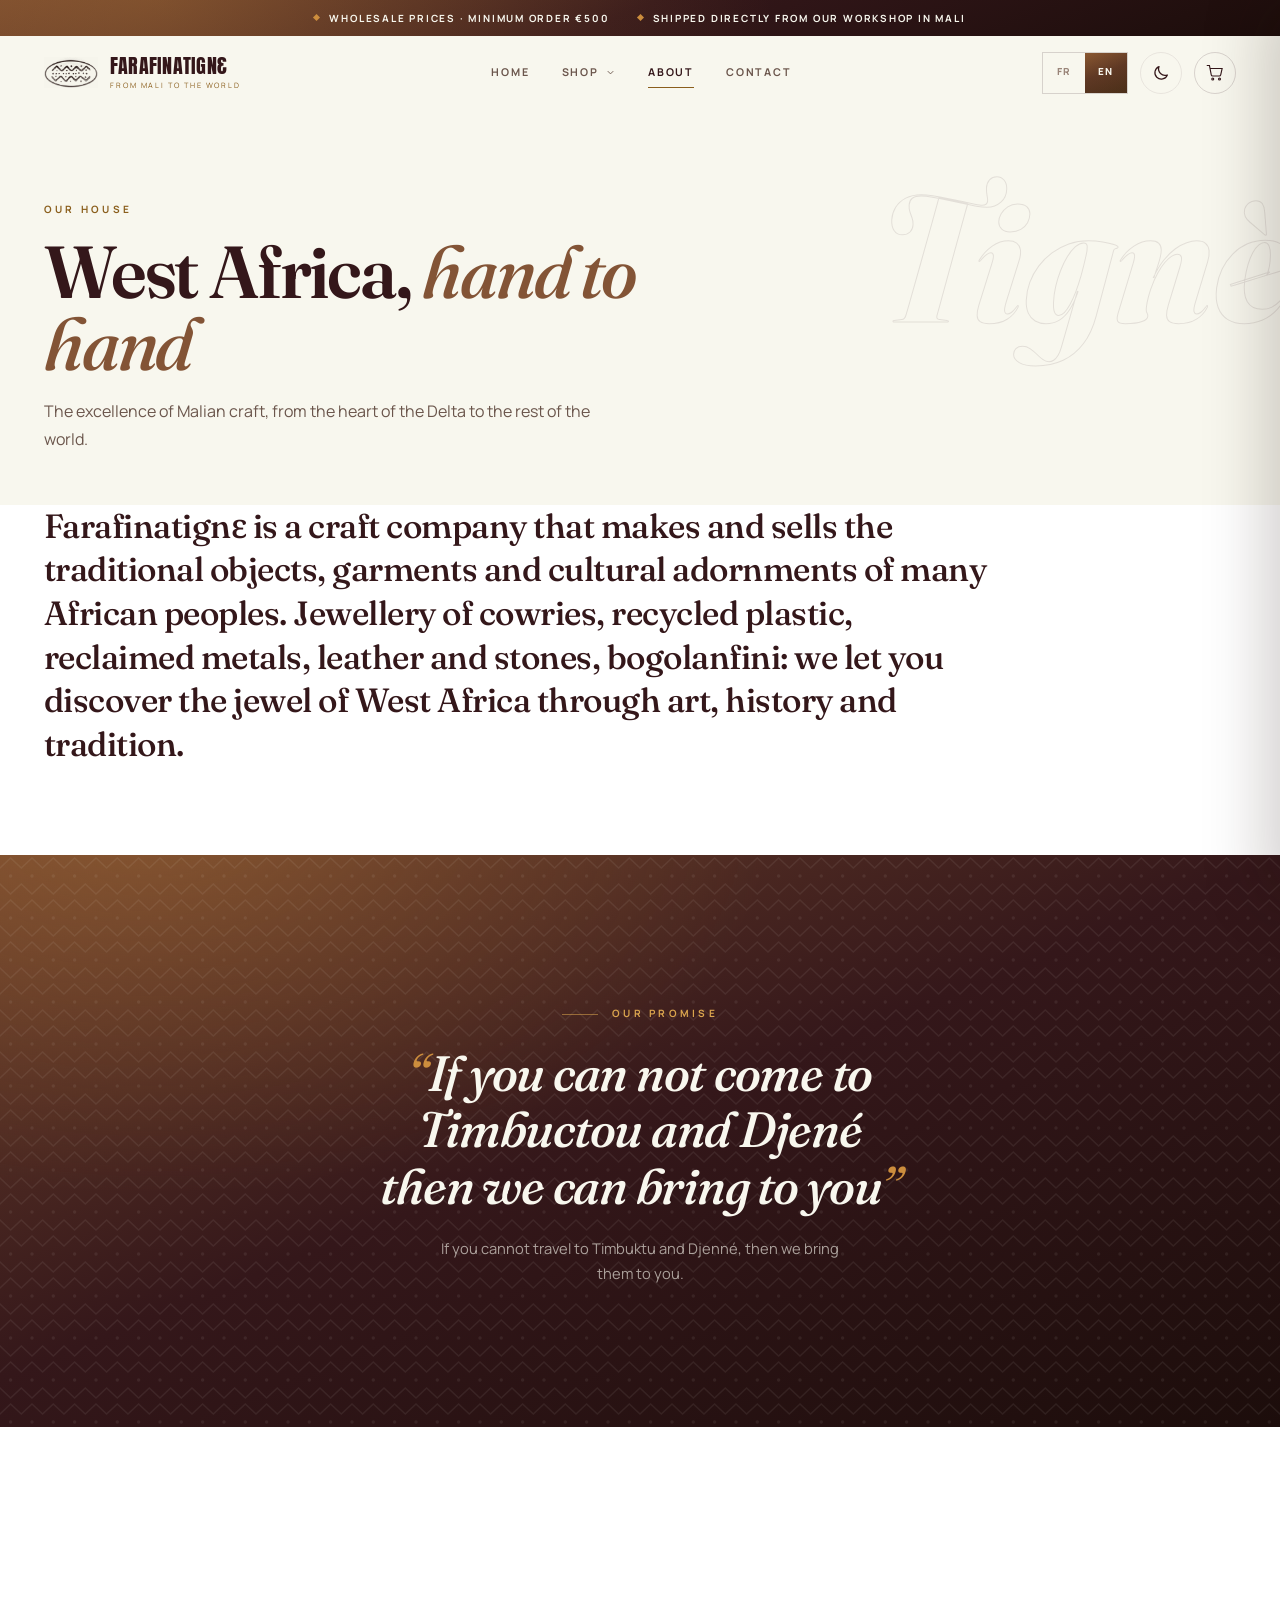
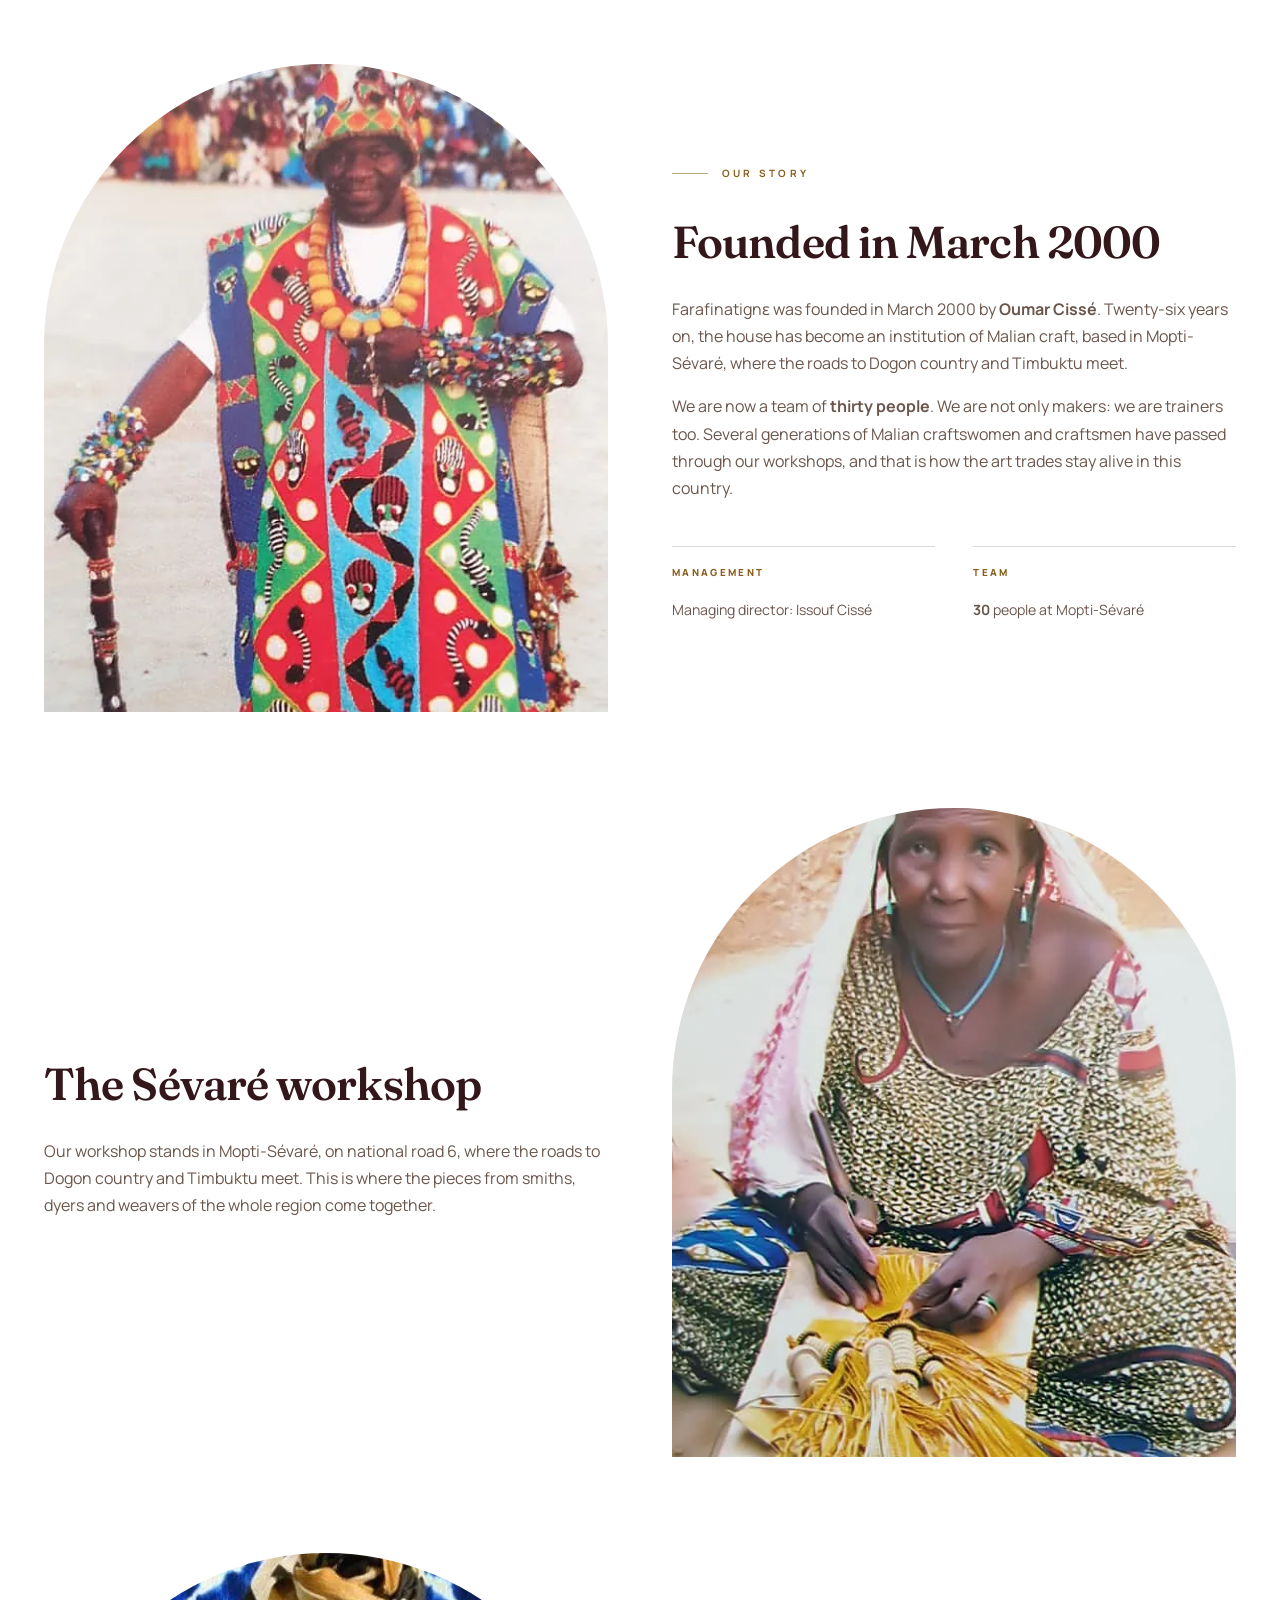
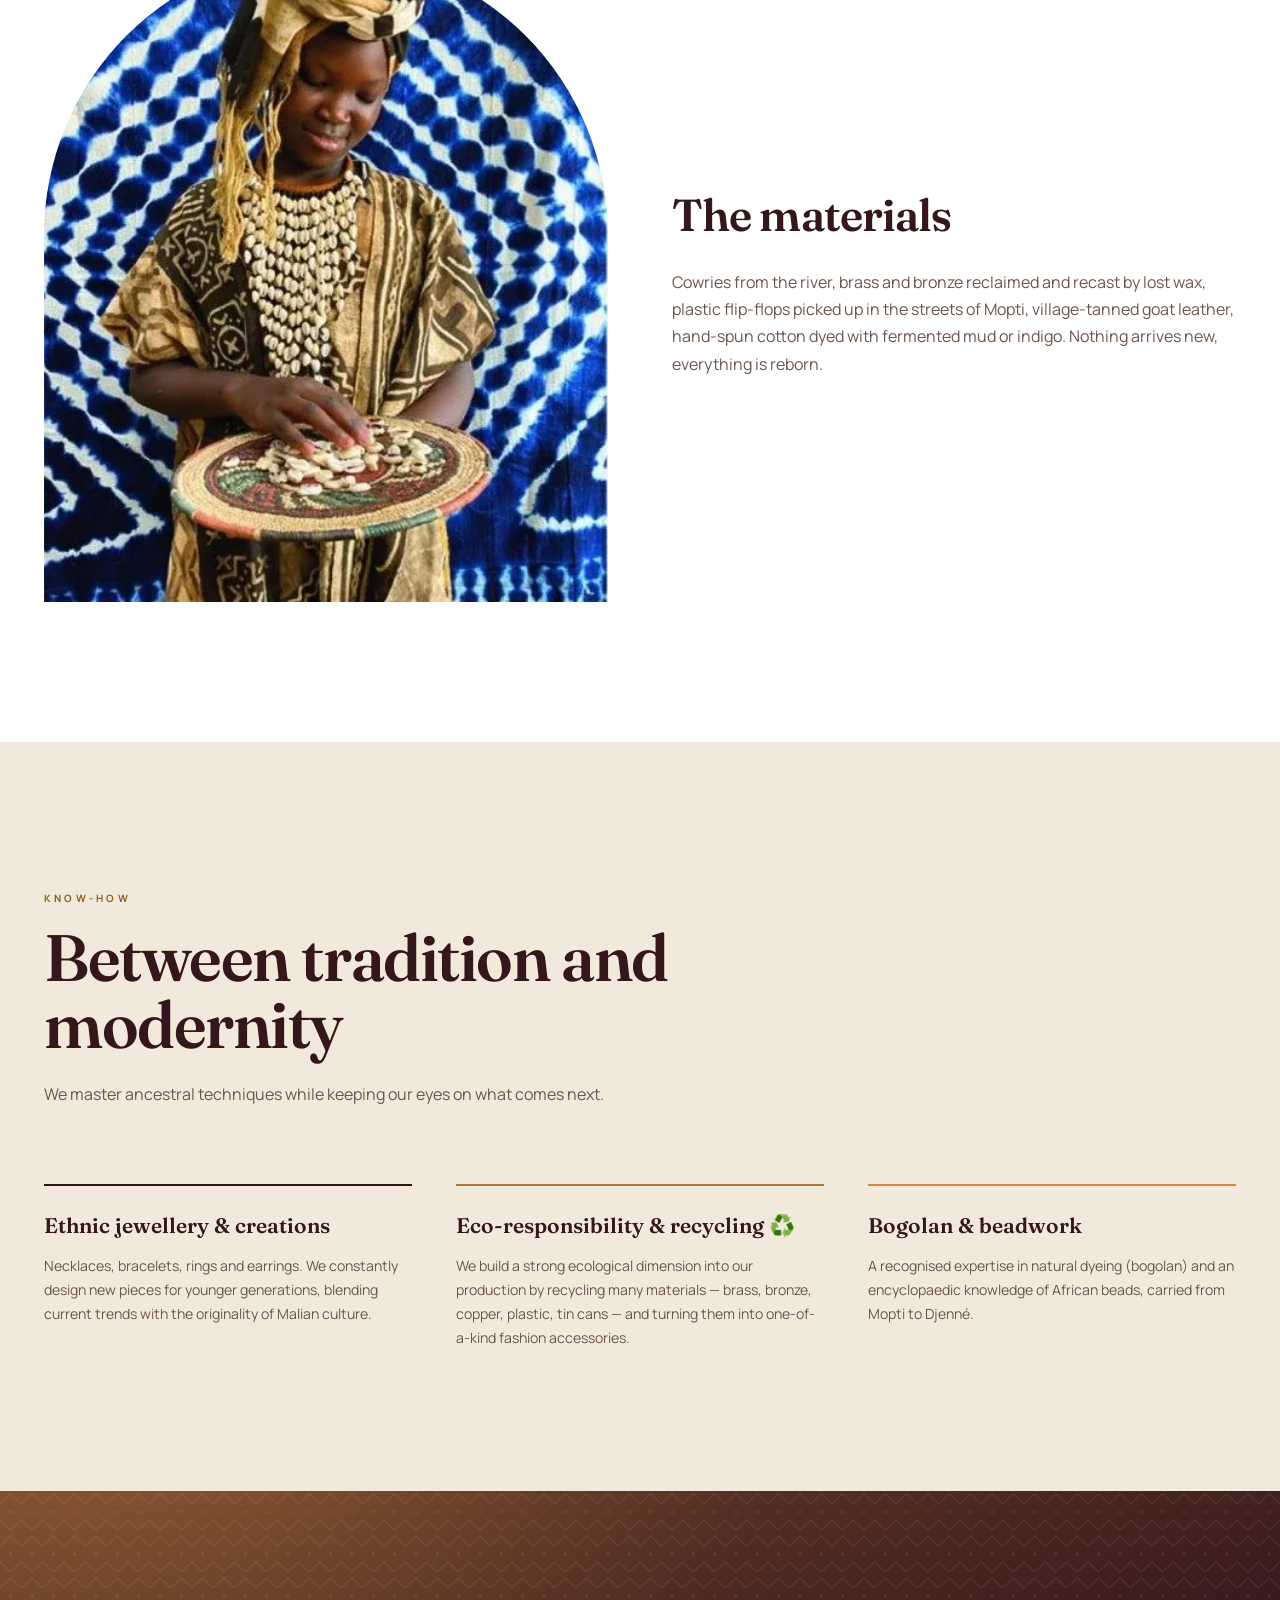
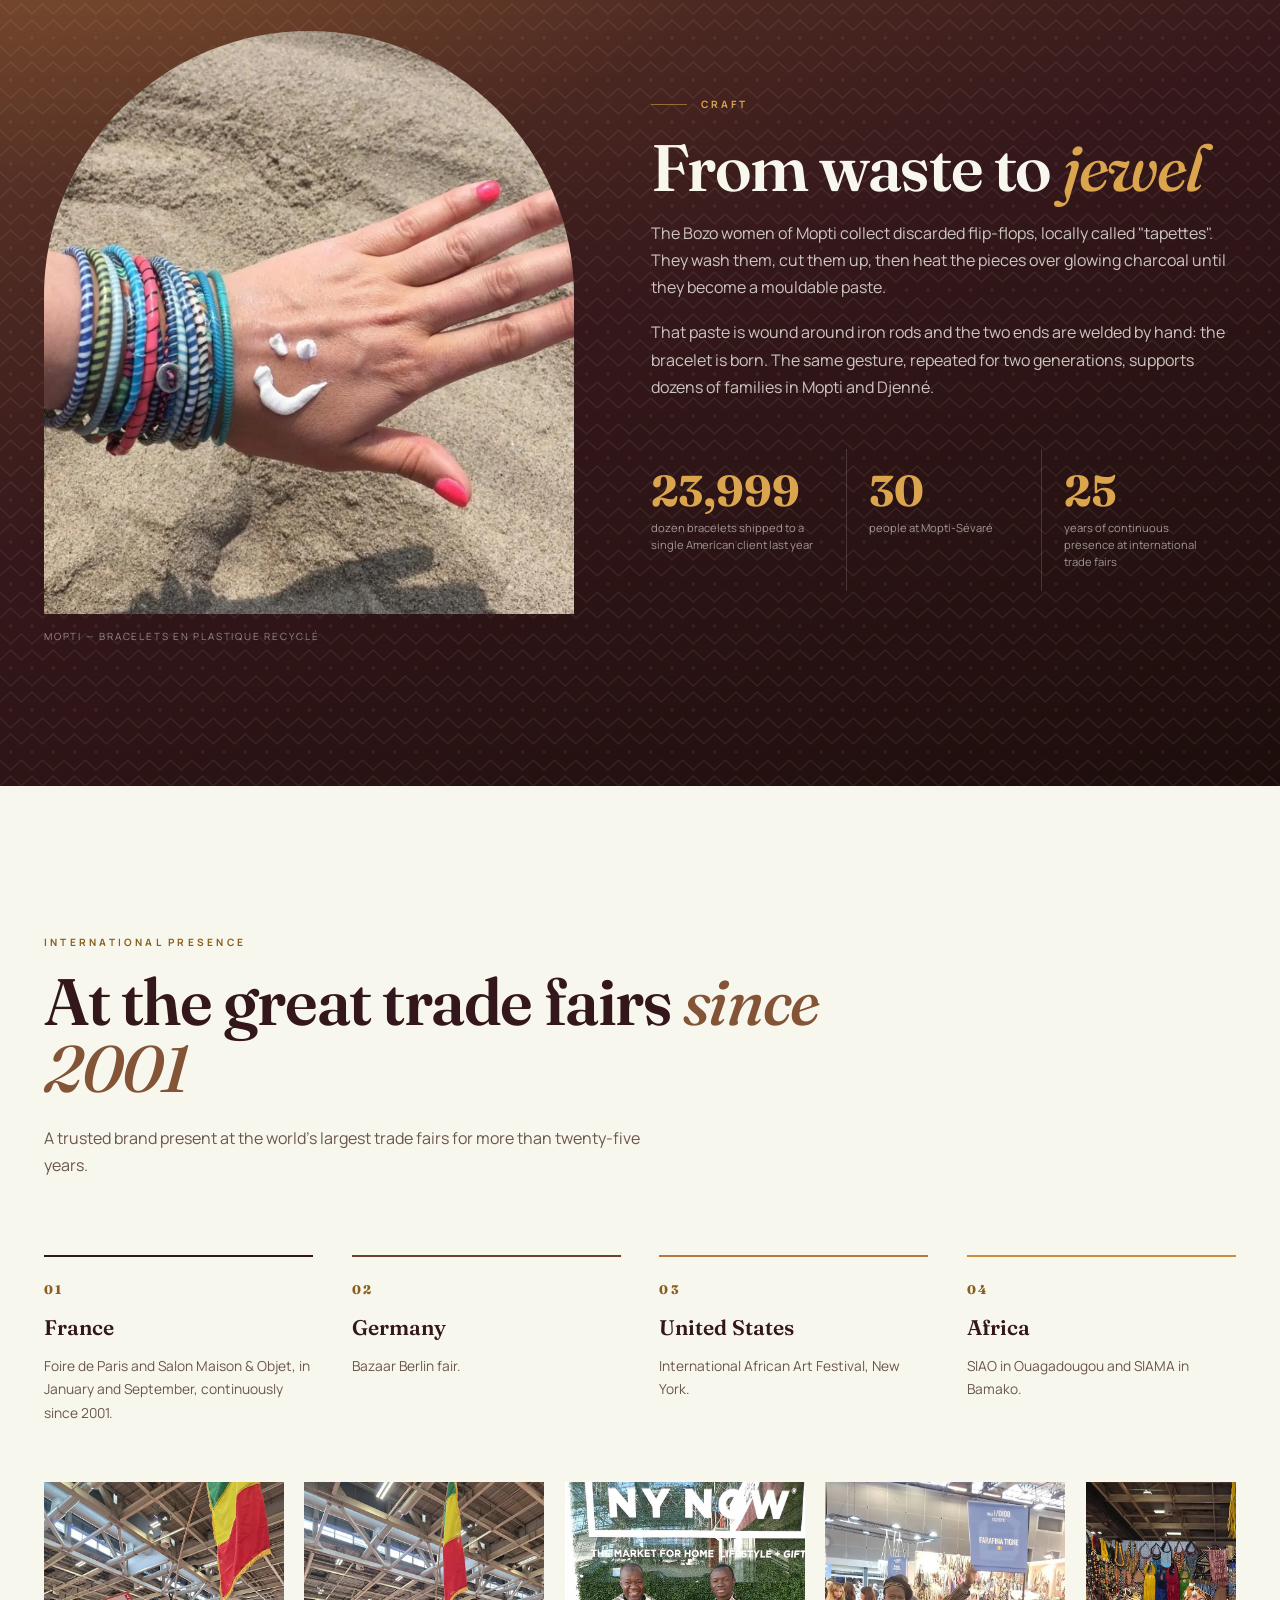
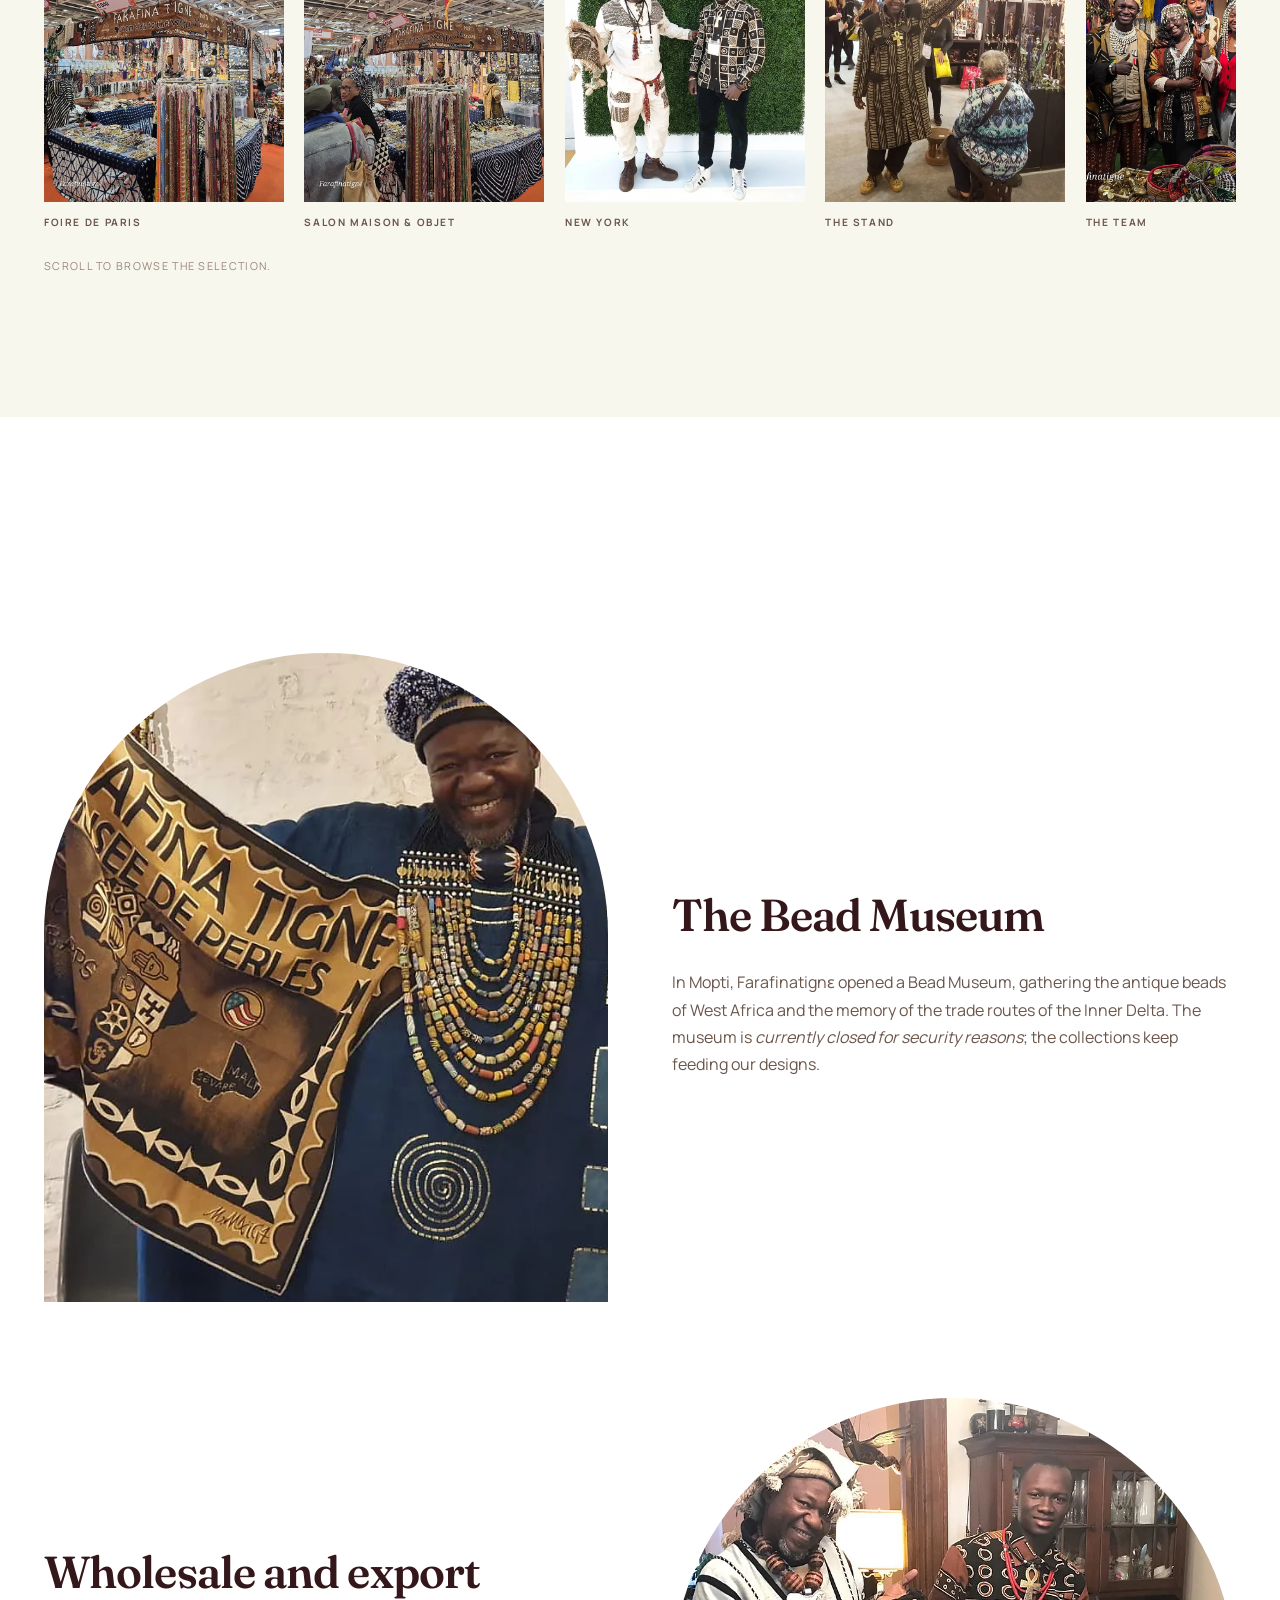
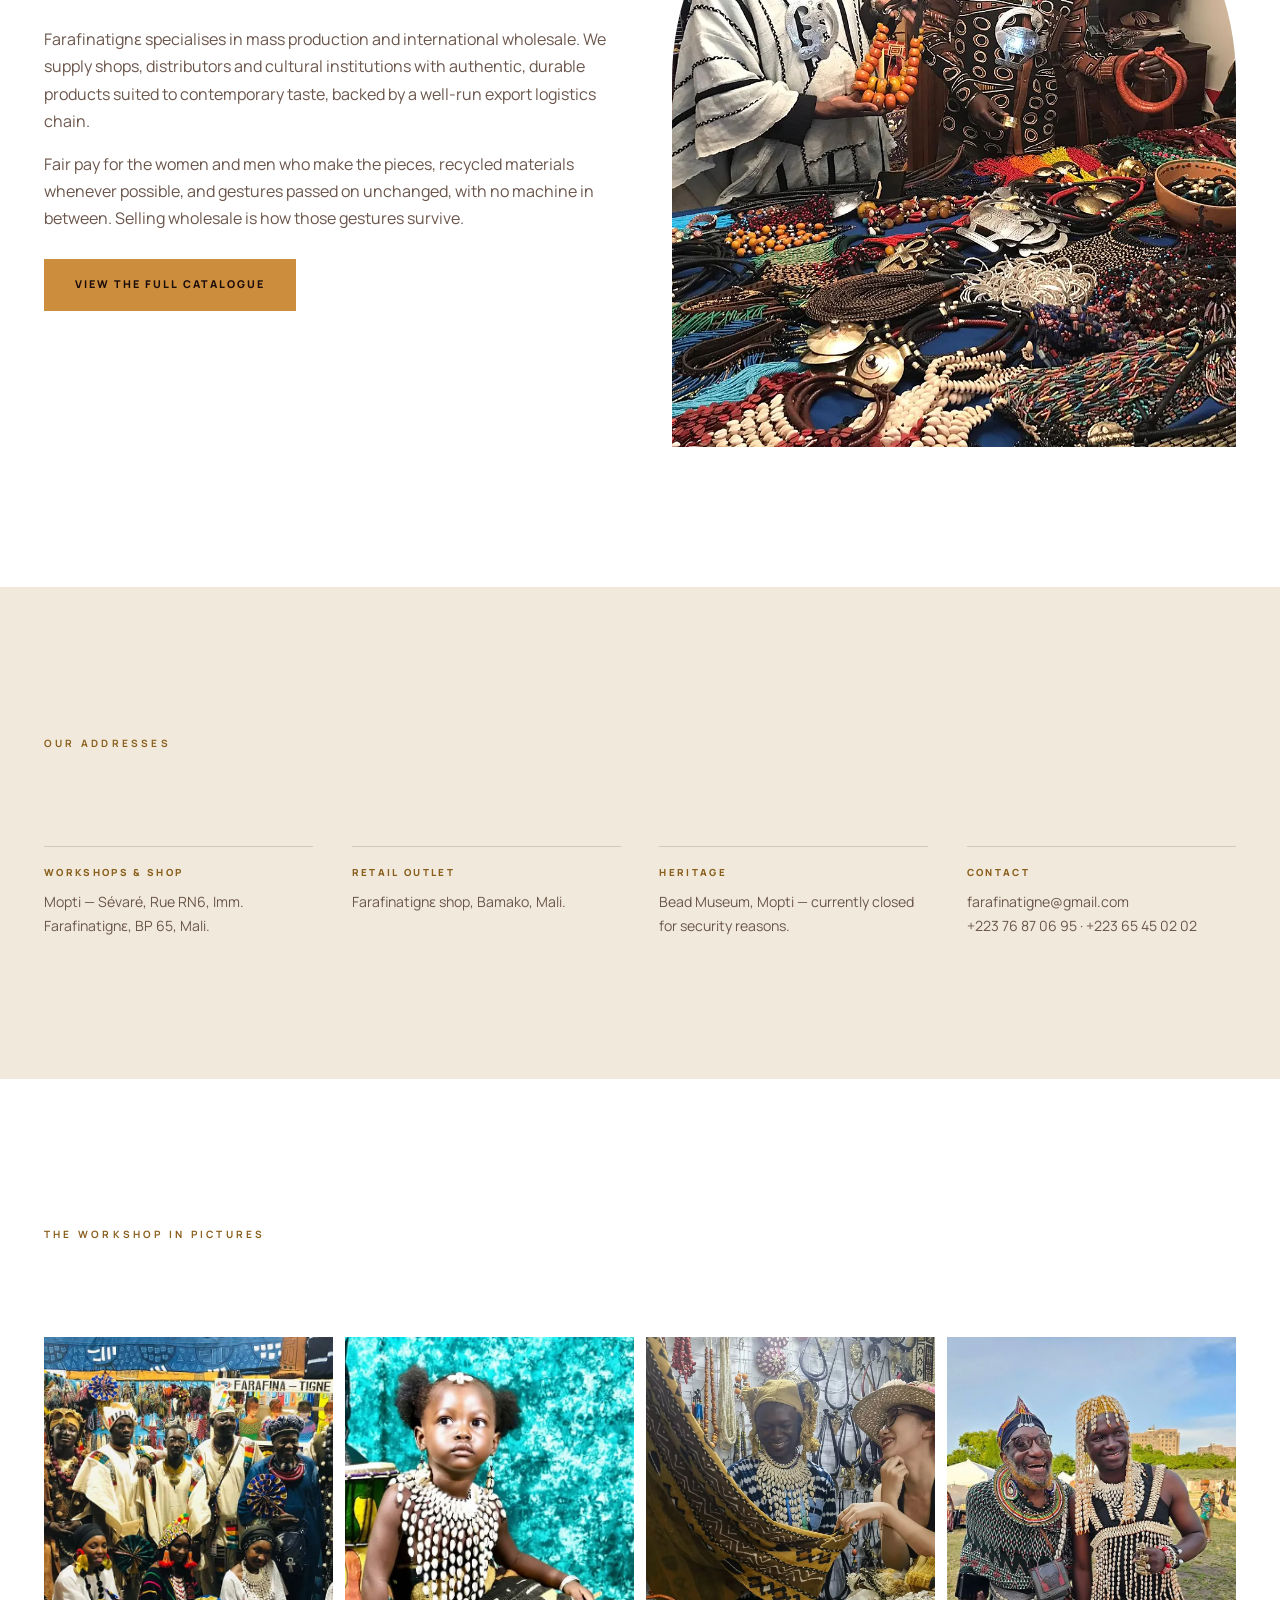
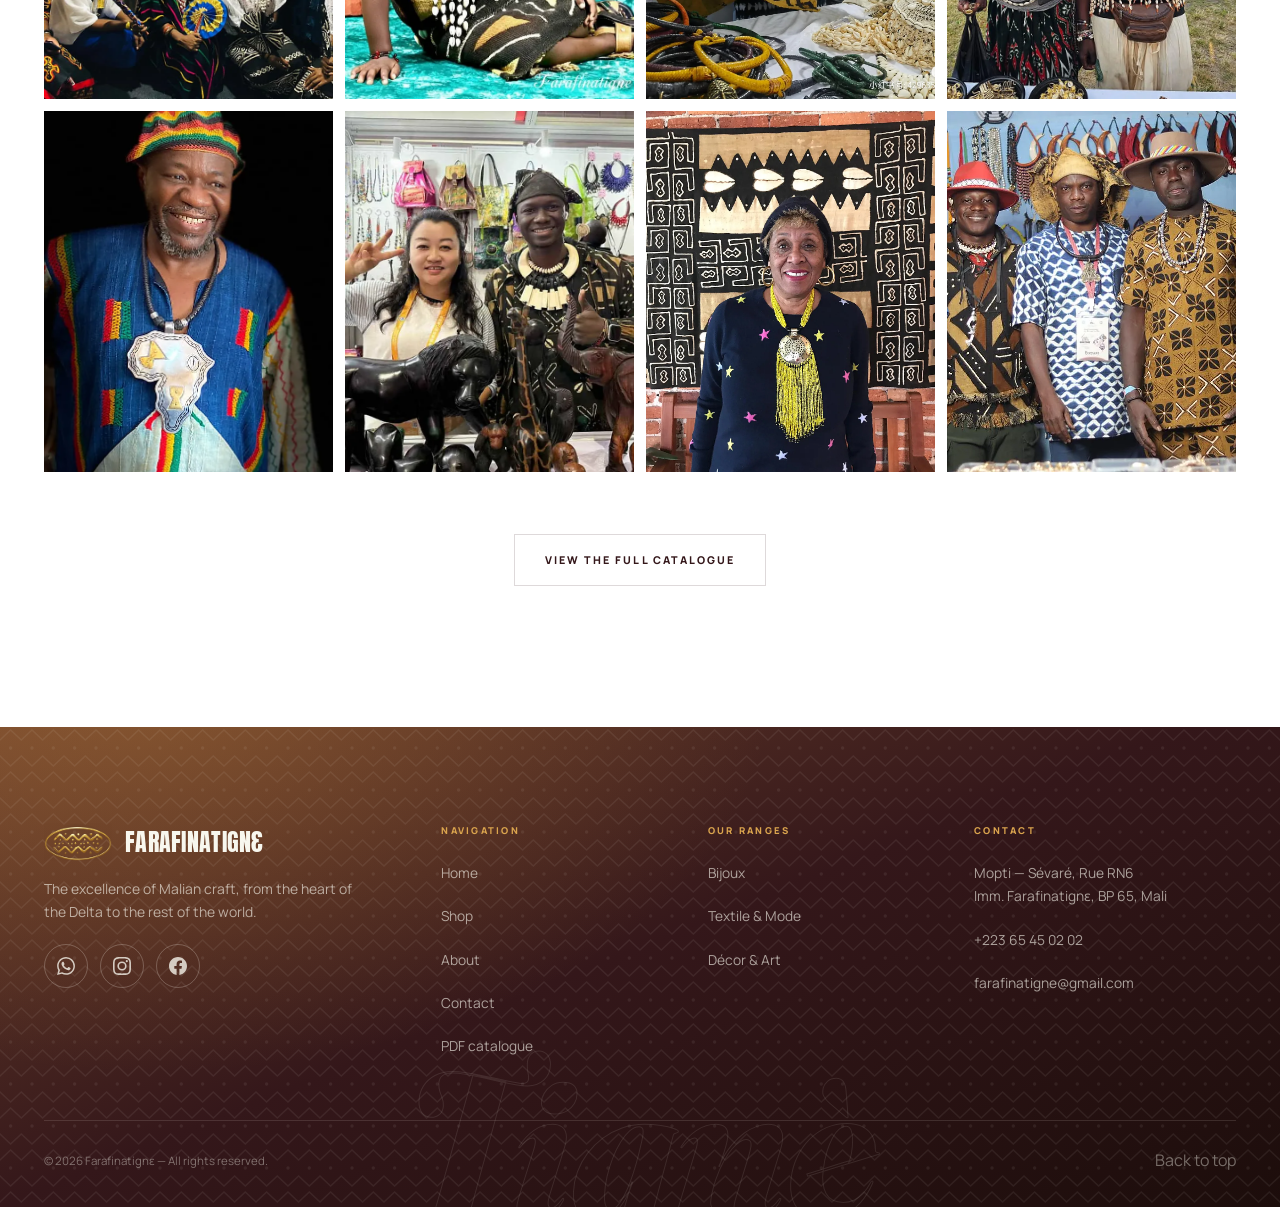
==== commit 92b66f18: "Cache : chaque script porte l'empreinte de son contenu Un navigateur gardait js/common.js et ne rede" ====
--- a/a-propos.html
+++ b/a-propos.html
@@ -42,7 +42,7 @@
 <!-- Ɛ et ɛ sont absents des sous-ensembles Fraunces et Manrope : repli dédié sur ces deux glyphes -->
 <link href="https://fonts.googleapis.com/css2?family=Noto+Serif:ital,wght@0,400..700;1,400..700&text=%C6%90%C9%9B&display=swap" rel="stylesheet">
 <link href="https://fonts.googleapis.com/css2?family=Noto+Sans:ital,wght@0,300..800;1,300..800&text=%C6%90%C9%9B&display=swap" rel="stylesheet">
-<link rel="stylesheet" href="style.css">
+<link rel="stylesheet" href="style.css?v=1885f15e">
 </head>
 <body>
 
@@ -459,15 +459,15 @@
   <svg viewBox="0 0 24 24"><path d="M.06 24l1.69-6.16A11.87 11.87 0 01.16 11.9C.16 5.35 5.5.01 12.05.01c3.15 0 6.11 1.23 8.34 3.46a11.78 11.78 0 013.46 8.44c0 6.54-5.34 11.88-11.85 11.88-2.01 0-3.98-.51-5.72-1.49L.06 24zm6.59-3.23c1.64.98 3.24 1.49 4.91 1.49 5.44 0 9.86-4.4 9.86-9.81a9.78 9.78 0 00-2.88-6.96 9.85 9.85 0 00-7-2.88C6.05 2.6 1.63 7 1.62 12.42c0 1.74.47 3.4 1.35 4.95l-.98 3.58 3.66-.96zM17.47 14.38c-.3-.15-1.76-.87-2.03-.97-.27-.1-.47-.15-.67.15-.2.3-.77.97-.94 1.16-.17.2-.35.22-.64.08-.3-.15-1.26-.46-2.39-1.48-.88-.79-1.48-1.76-1.65-2.06-.17-.3-.02-.46.13-.6.13-.14.3-.35.45-.52.15-.18.2-.3.3-.5.1-.2.05-.37-.03-.52-.07-.15-.67-1.61-.92-2.21-.24-.58-.49-.5-.67-.51h-.57c-.2 0-.52.07-.79.37-.27.3-1.04 1.02-1.04 2.48s1.07 2.87 1.21 3.07c.15.2 2.1 3.2 5.08 4.49.71.3 1.26.49 1.69.62.71.23 1.36.2 1.87.12.57-.09 1.76-.72 2-1.41.25-.7.25-1.29.18-1.42-.08-.12-.28-.2-.58-.34"/></svg>
 </a>
 
-<script src="js/i18n.js"></script>
-<script src="js/products.js"></script>
-<script src="js/common.js"></script>
-<script src="js/cart.js"></script>
-<script src="js/commande.js"></script>
-<script src="js/home.js"></script>
+<script src="js/i18n.js?v=53db2ddc"></script>
+<script src="js/products.js?v=88634271"></script>
+<script src="js/common.js?v=8f03bf82"></script>
+<script src="js/cart.js?v=93d870fb"></script>
+<script src="js/commande.js?v=72a6bade"></script>
+<script src="js/home.js?v=53845130"></script>
 <!-- Données vivantes : contenu embarqué d'abord, puis valeurs de la base -->
-<script src="js/live-data.js"></script>
+<script src="js/live-data.js?v=85716609"></script>
 <!-- Édition en direct depuis le back-office (inerte hors du cadre autorisé) -->
-<script src="js/editor-bridge.js"></script>
+<script src="js/editor-bridge.js?v=e0e2daa4"></script>
 </body>
 </html>
--- a/style.css
+++ b/style.css
@@ -1126,38 +1126,38 @@
 .toast svg { width: 15px; height: 15px; color: var(--gold-light); }
 
 /* =========================================================
-   BANDEAU D'ETAT
-   Conges, inventaire, rupture : l'equipe ferme la boutique
-   depuis le back-office. Le catalogue reste visible — on ne
-   cache pas le travail — seule la commande est suspendue.
-   ========================================================= */
-.avis {
-  position: relative; z-index: 70;
-  background: var(--dark-gradient); color: var(--ivory);
-  padding: 14px 0; text-align: center;
-}
-.avis--ferme { background: linear-gradient(158deg, #8A3A1E 0%, #5C2417 55%, #34171A 100%); }
-.avis__inner { display: flex; flex-direction: column; gap: 5px; align-items: center; }
-.avis b {
-  font-family: var(--font-display); font-size: 1.06rem; font-weight: 600; letter-spacing: -.01em;
-}
-.avis span { font-size: .87rem; color: rgba(248, 247, 238, .88); max-width: 74ch; line-height: 1.55; }
-.avis i {
-  font-style: normal; font-size: .58rem; letter-spacing: .2em; text-transform: uppercase;
-  color: var(--gold-light); font-weight: 800; margin-top: 3px;
-}
-/* le bandeau pousse la page : les barres fixes descendent d'autant */
-.ft-avis .topbar { position: static; }
-.ft-avis .nav { position: sticky; top: 0; }
-.ft-avis .hero__grid { padding-top: clamp(34px, 6vw, 60px); }
-
-/* boutique fermee : on retire ce qui declenche une commande */
-.ft-ferme .card__add,
-.ft-ferme .nav__cart,
-.ft-ferme #cart-wa,
-.ft-ferme #cart-mail,
-.ft-ferme .btn--wa { display: none !important; }
-.ft-ferme .card__foot { border-bottom: none; }
+   SITE FERMÉ
+   Rien du site ne s'affiche : ni catalogue, ni navigation.
+   Seuls le message et de quoi nous joindre restent.
+   ========================================================= */
+.ft-ferme, .ft-ferme body { overflow: hidden; height: 100%; }
+/* tout ce qui n'est pas le message est retiré du rendu */
+.ft-ferme body > *:not(#ft-etat) { display: none !important; }
+
+.ferme {
+  position: fixed; inset: 0; z-index: 9999; display: grid; place-items: center;
+  padding: clamp(24px, 6vw, 64px); overflow-y: auto; text-align: center;
+  color: var(--ivory);
+  background:
+    radial-gradient(900px 620px at 12% -8%, rgba(219, 165, 78, .30) 0%, transparent 60%),
+    radial-gradient(760px 620px at 104% 22%, rgba(96, 42, 58, .42) 0%, transparent 66%),
+    linear-gradient(158deg, #4A2A1D 0%, #34171A 46%, #1C0D0B 100%);
+}
+.ferme__pattern { position: absolute; inset: 0; opacity: .06; pointer-events: none; }
+.ferme__inner { position: relative; z-index: 2; max-width: 62ch; display: grid; gap: 18px; justify-items: center; }
+.ferme__mark { width: clamp(190px, 34vw, 280px); height: auto; }
+.ferme h1 {
+  font-family: var(--font-display); font-weight: 600; letter-spacing: -.02em;
+  font-size: clamp(1.9rem, 5.2vw, 3rem); line-height: 1.08; margin: 6px 0 0;
+}
+.ferme p { color: rgba(248, 247, 238, .84); font-size: clamp(.95rem, 2.2vw, 1.06rem); line-height: 1.68; margin: 0; }
+.ferme__quand {
+  font-size: .62rem !important; letter-spacing: .22em; text-transform: uppercase;
+  color: var(--gold-light) !important; font-weight: 800; margin-top: 4px !important;
+}
+.ferme__liens { display: flex; gap: 12px; flex-wrap: wrap; justify-content: center; margin-top: 10px; }
+.ferme__liens .btn--line { color: var(--ivory); border-color: rgba(248, 247, 238, .34); }
+.ferme__liens .btn--line:hover { background: rgba(248, 247, 238, .1); }
 
 /* =========================================================
    FORMULAIRE DE DEMANDE DE DEVIS
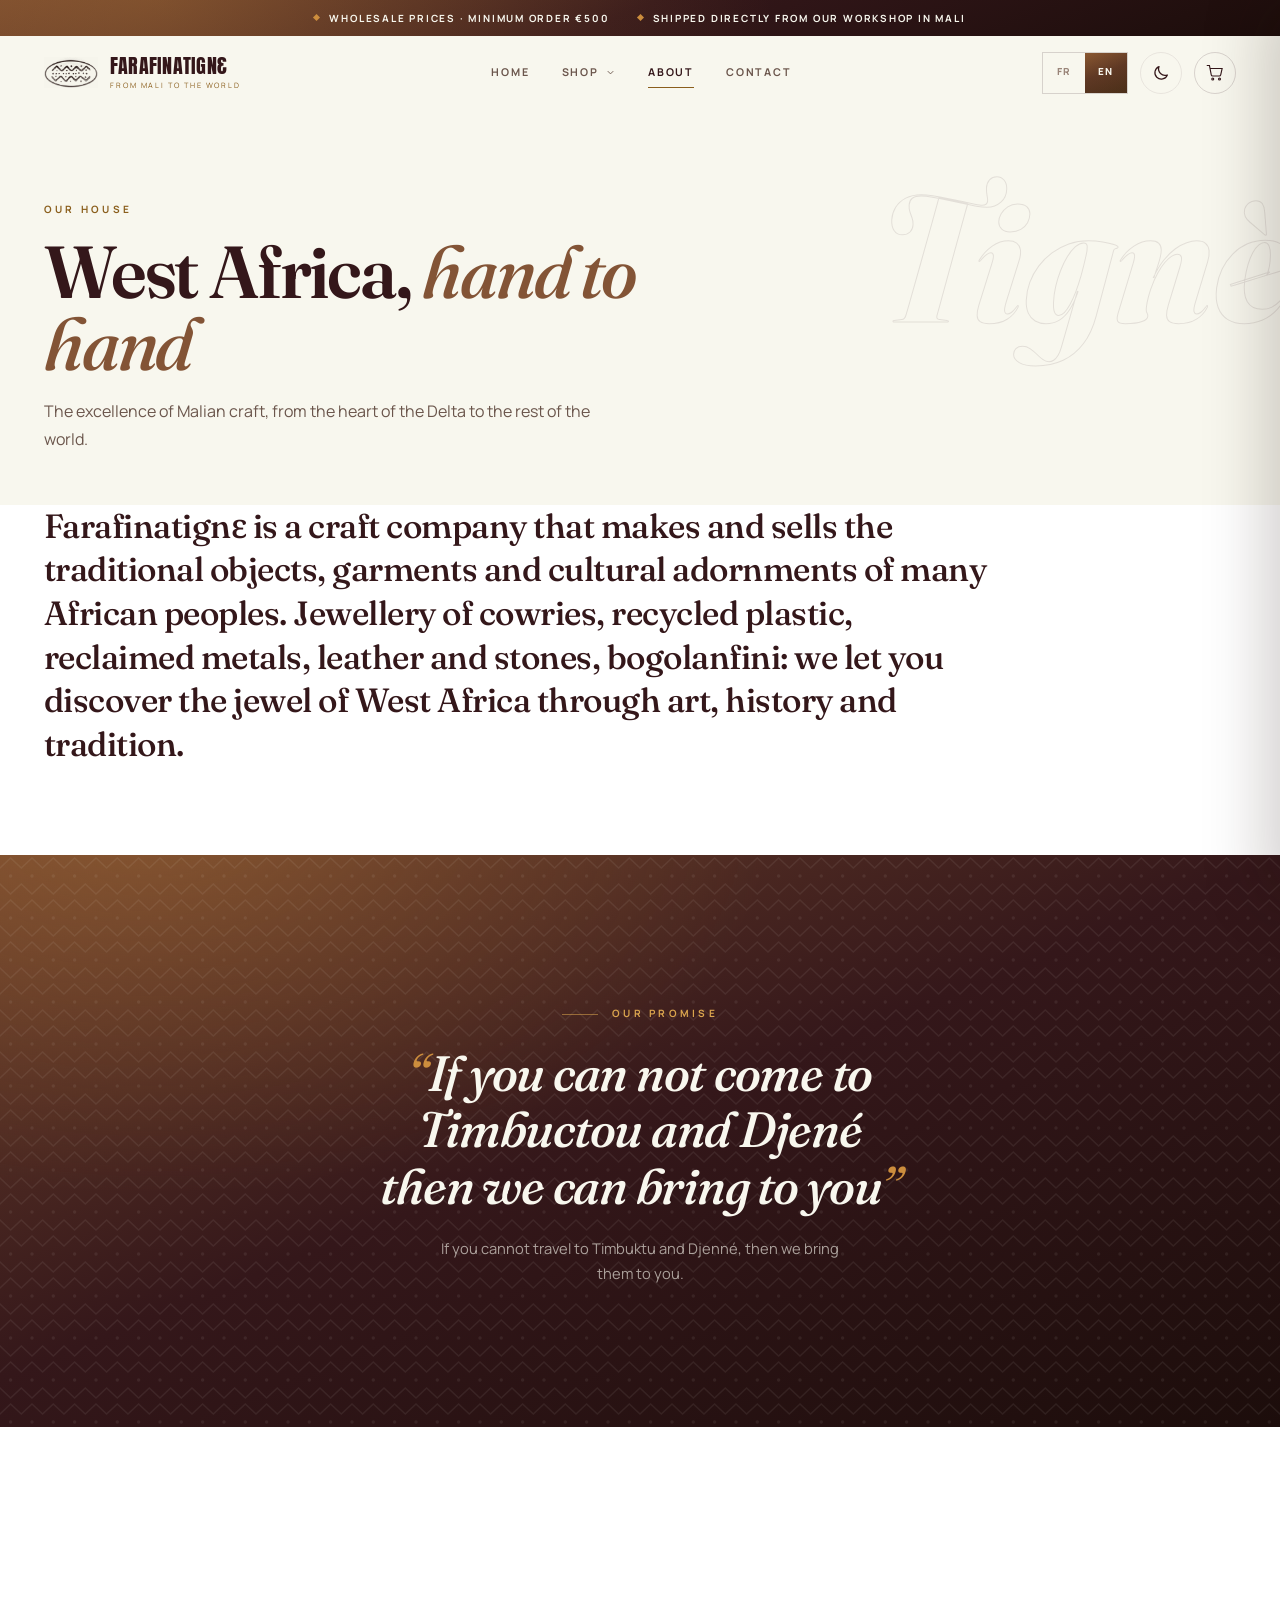
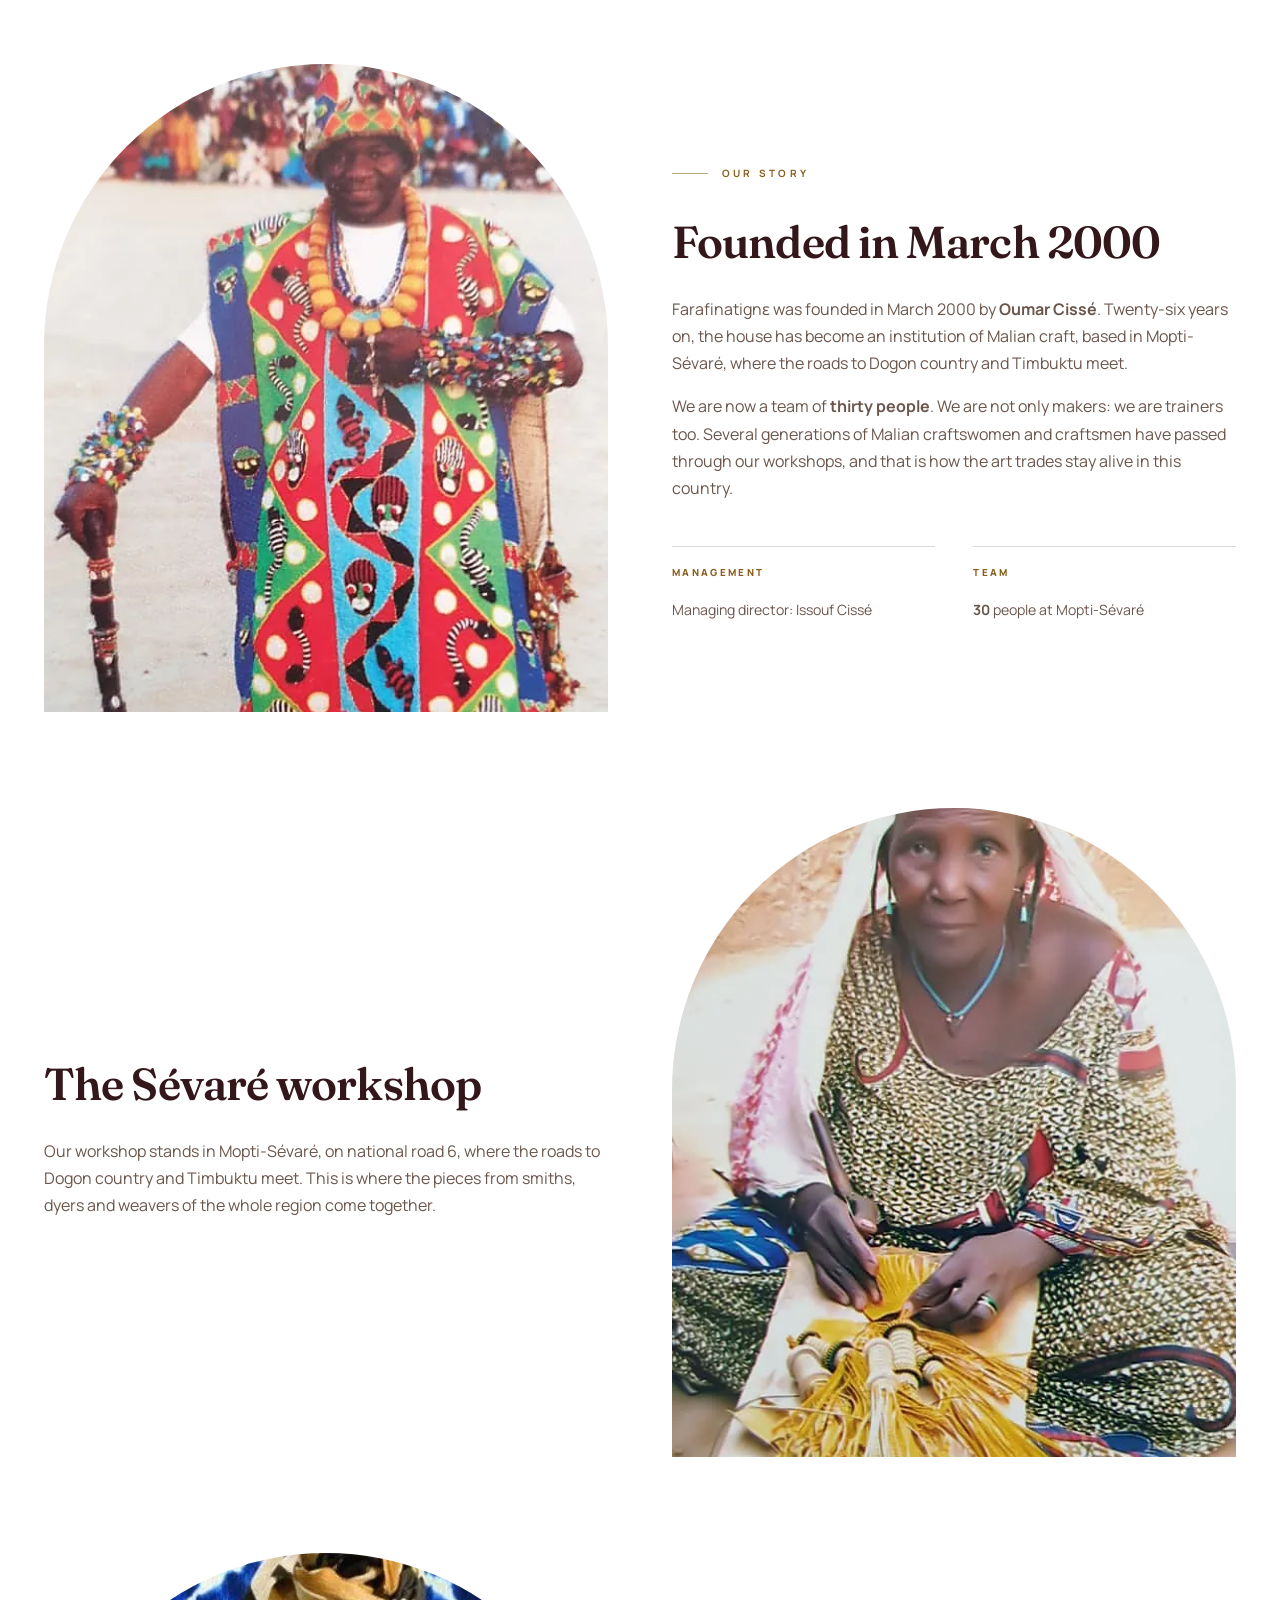
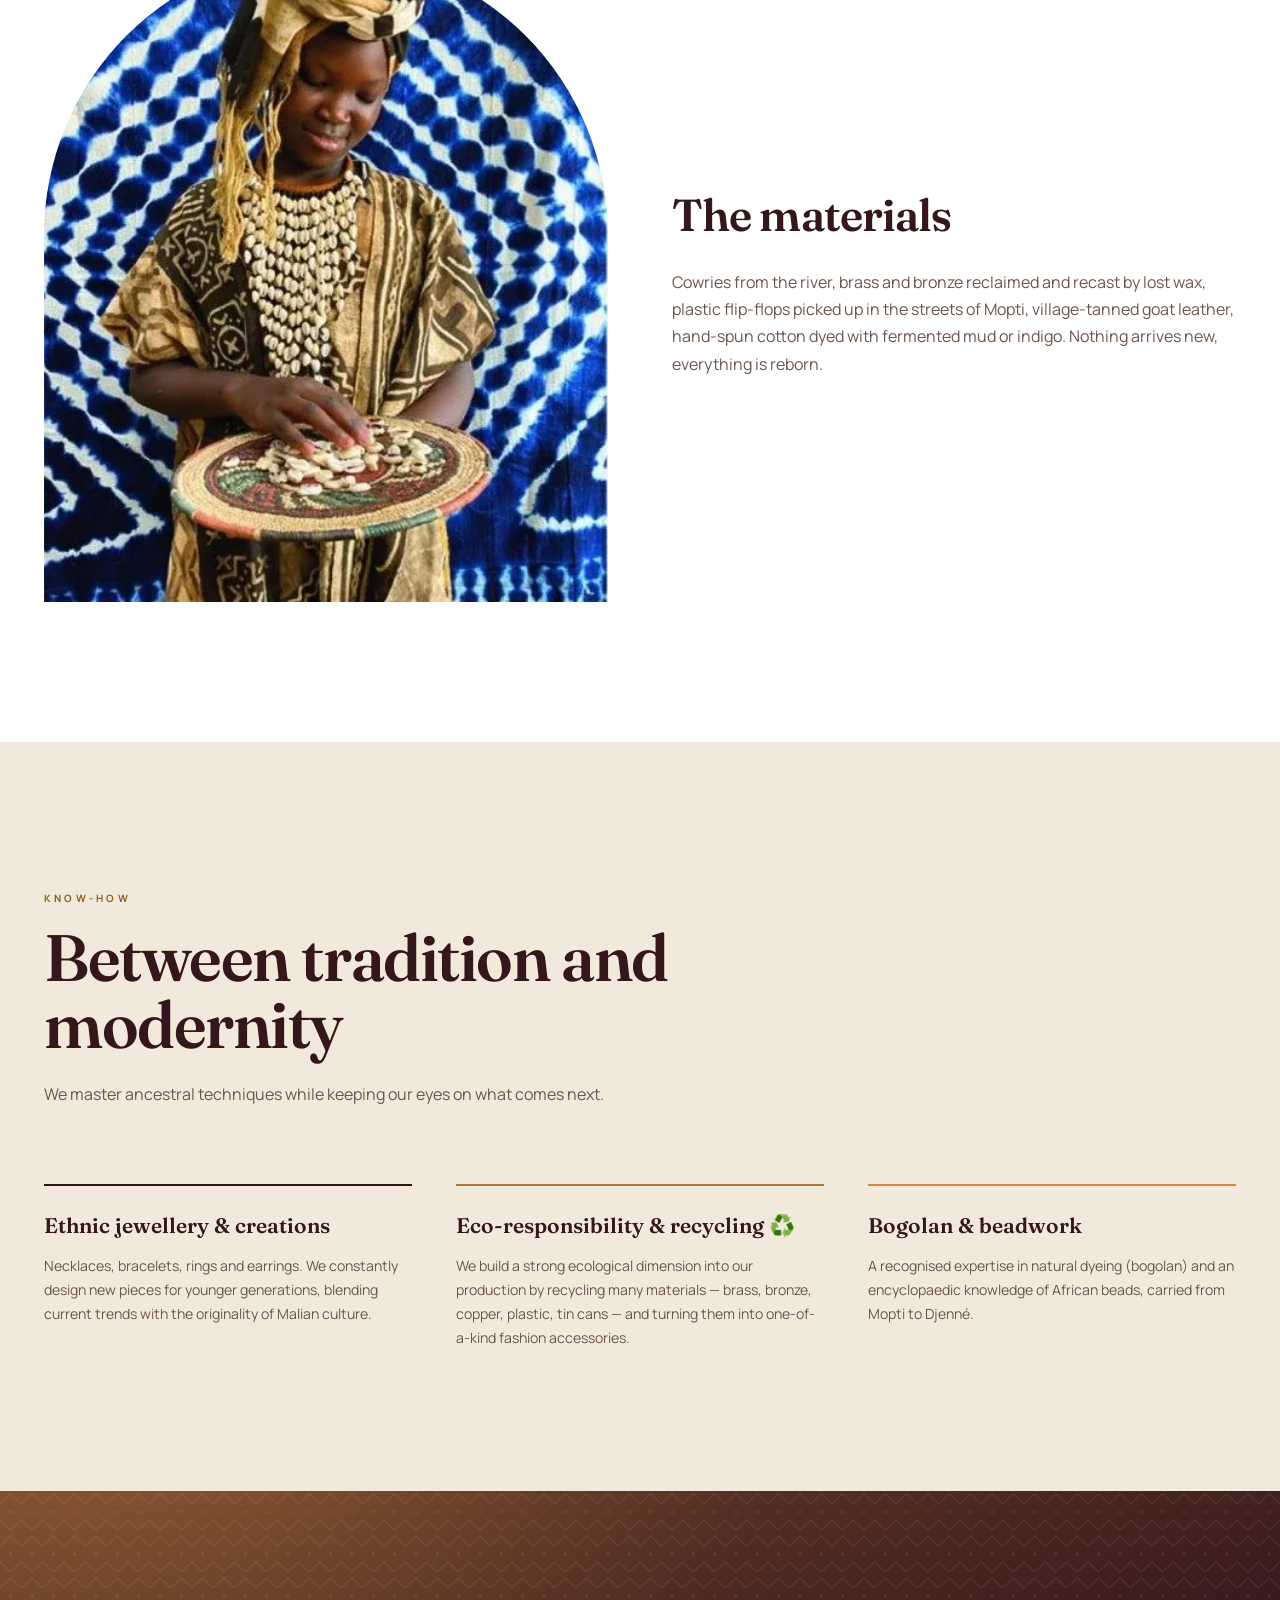
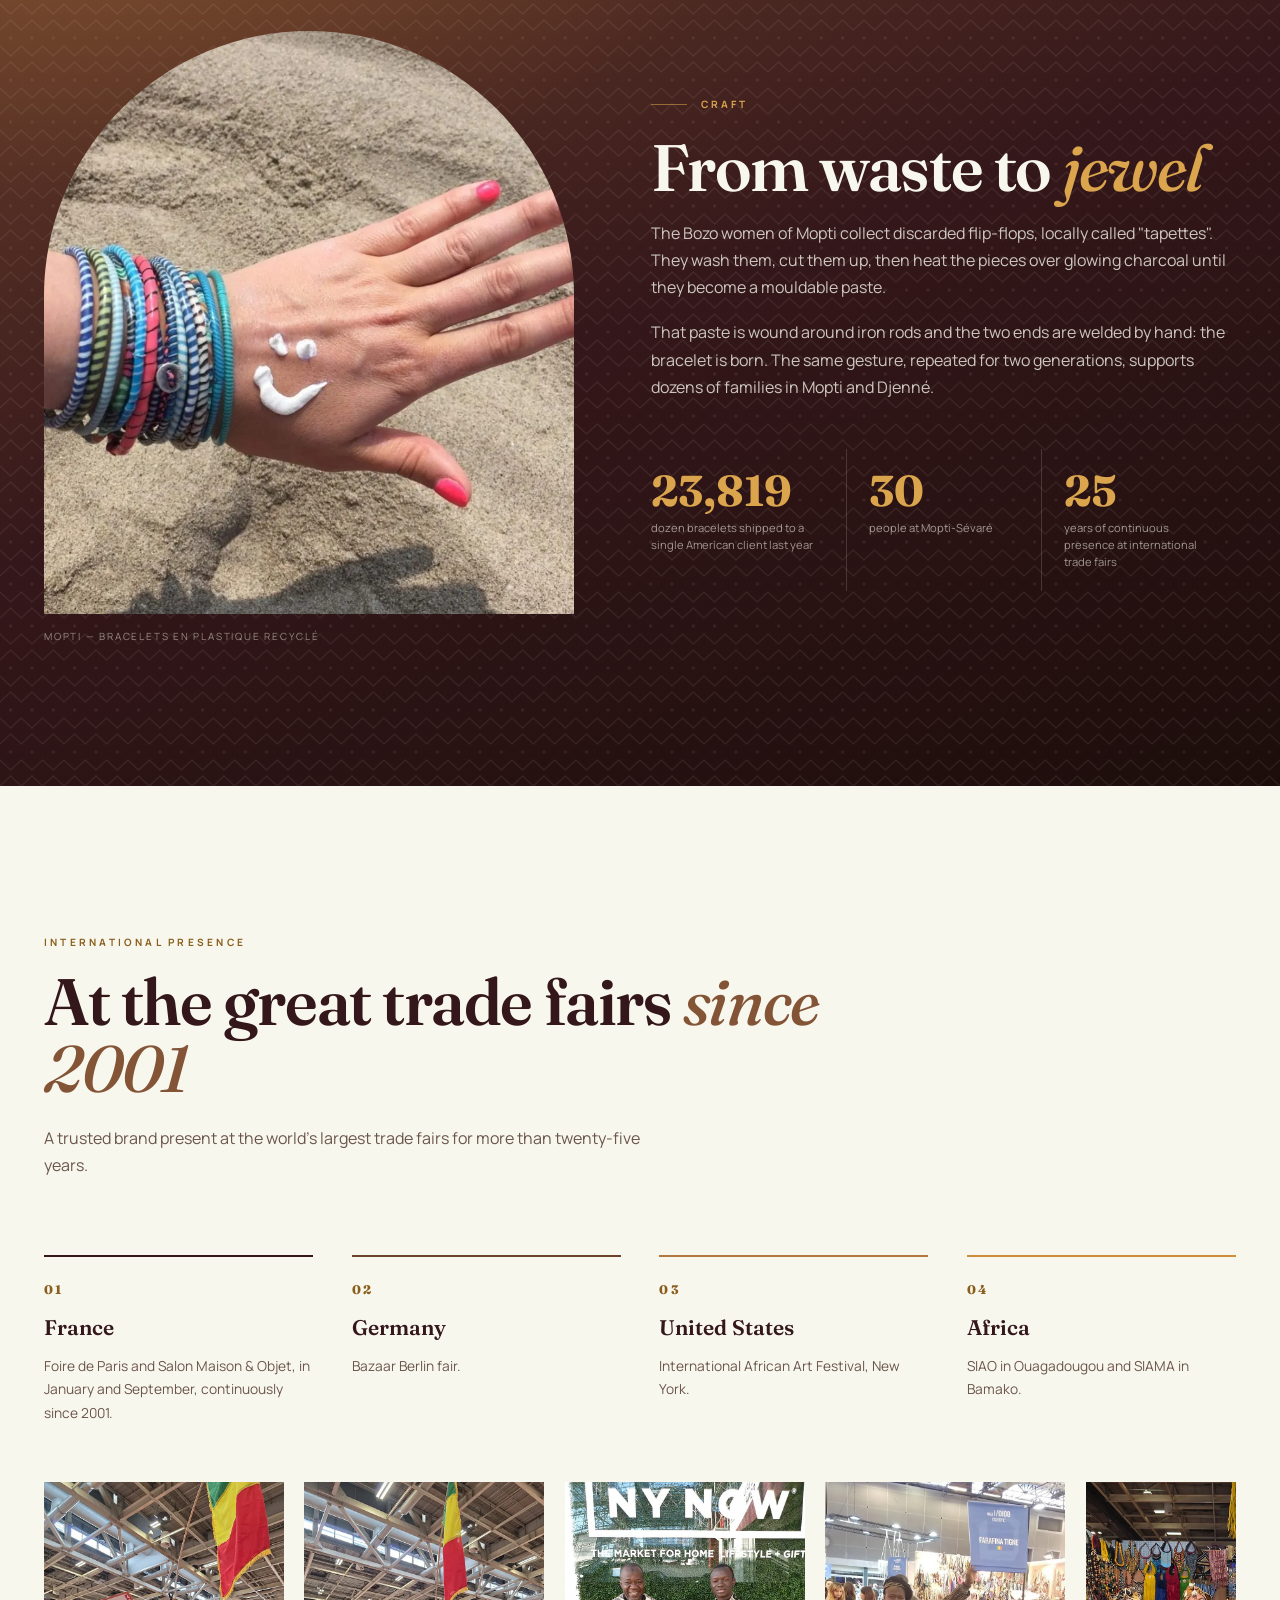
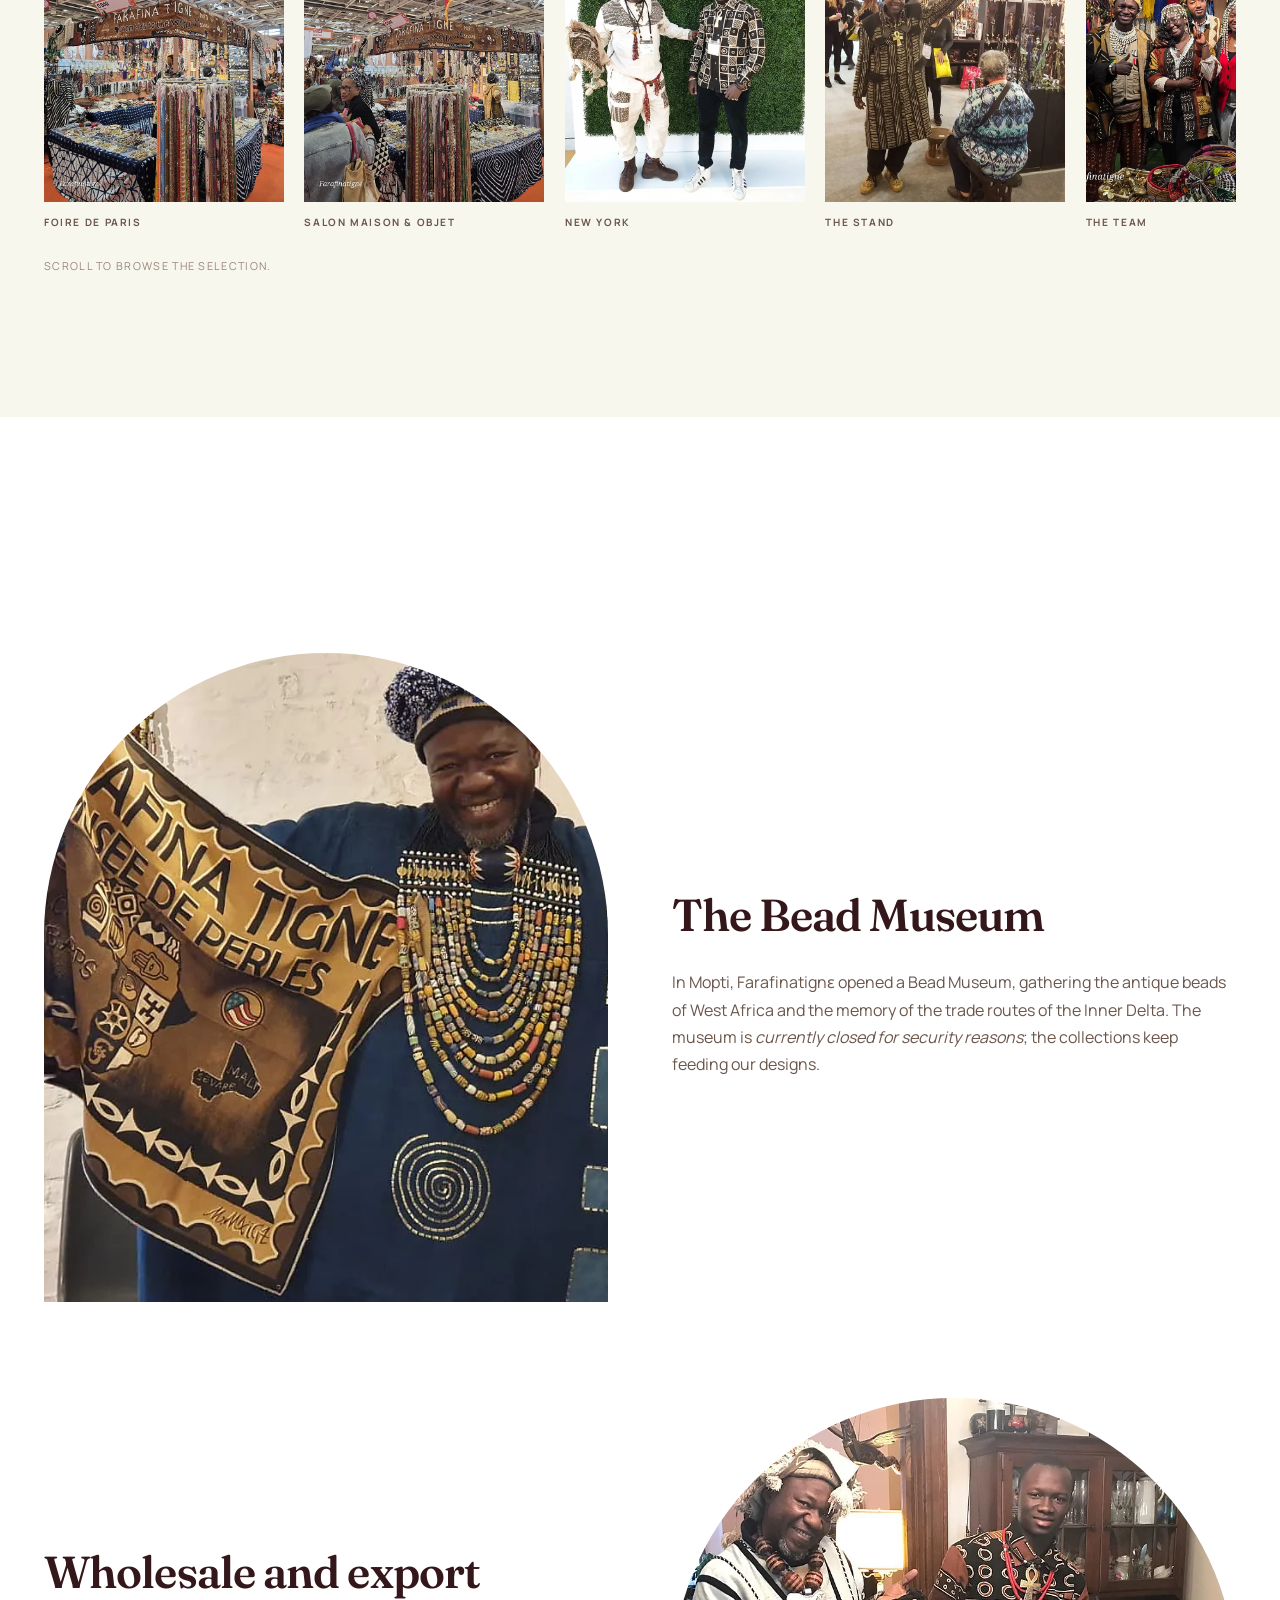
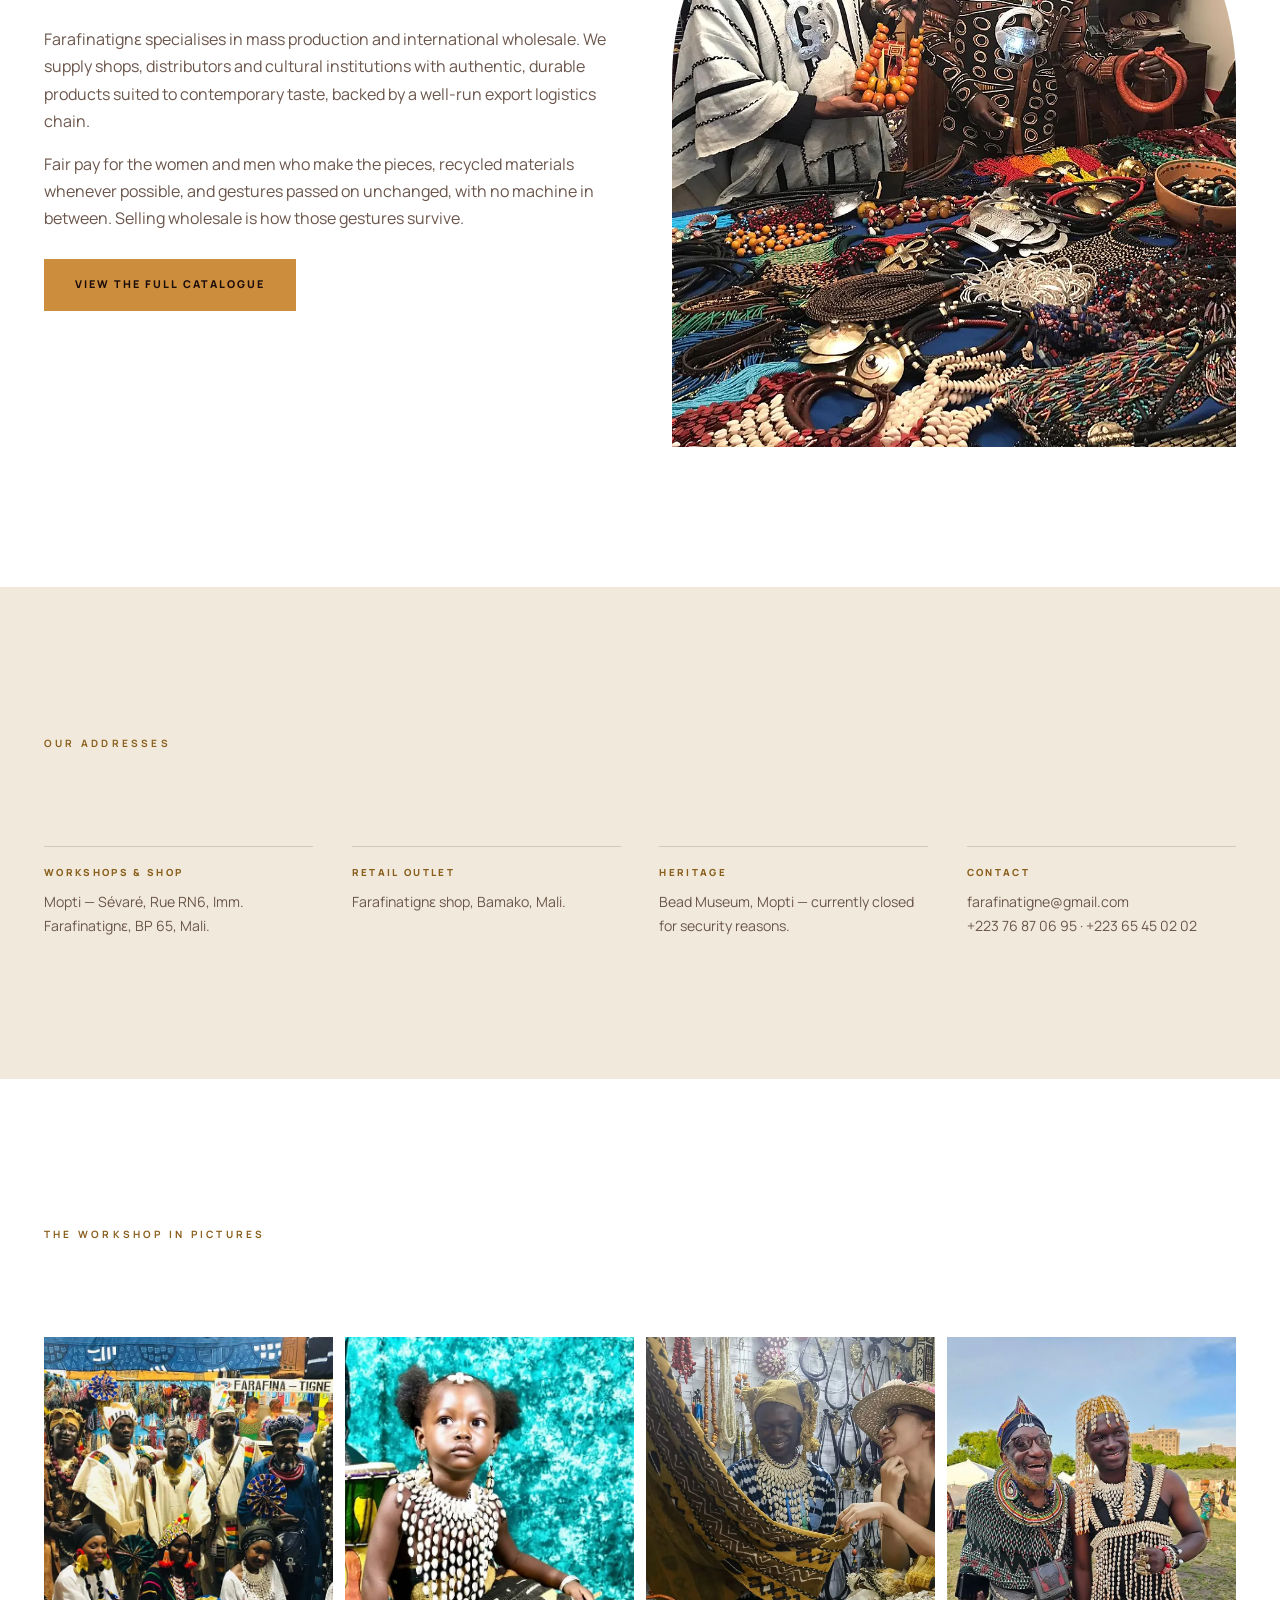
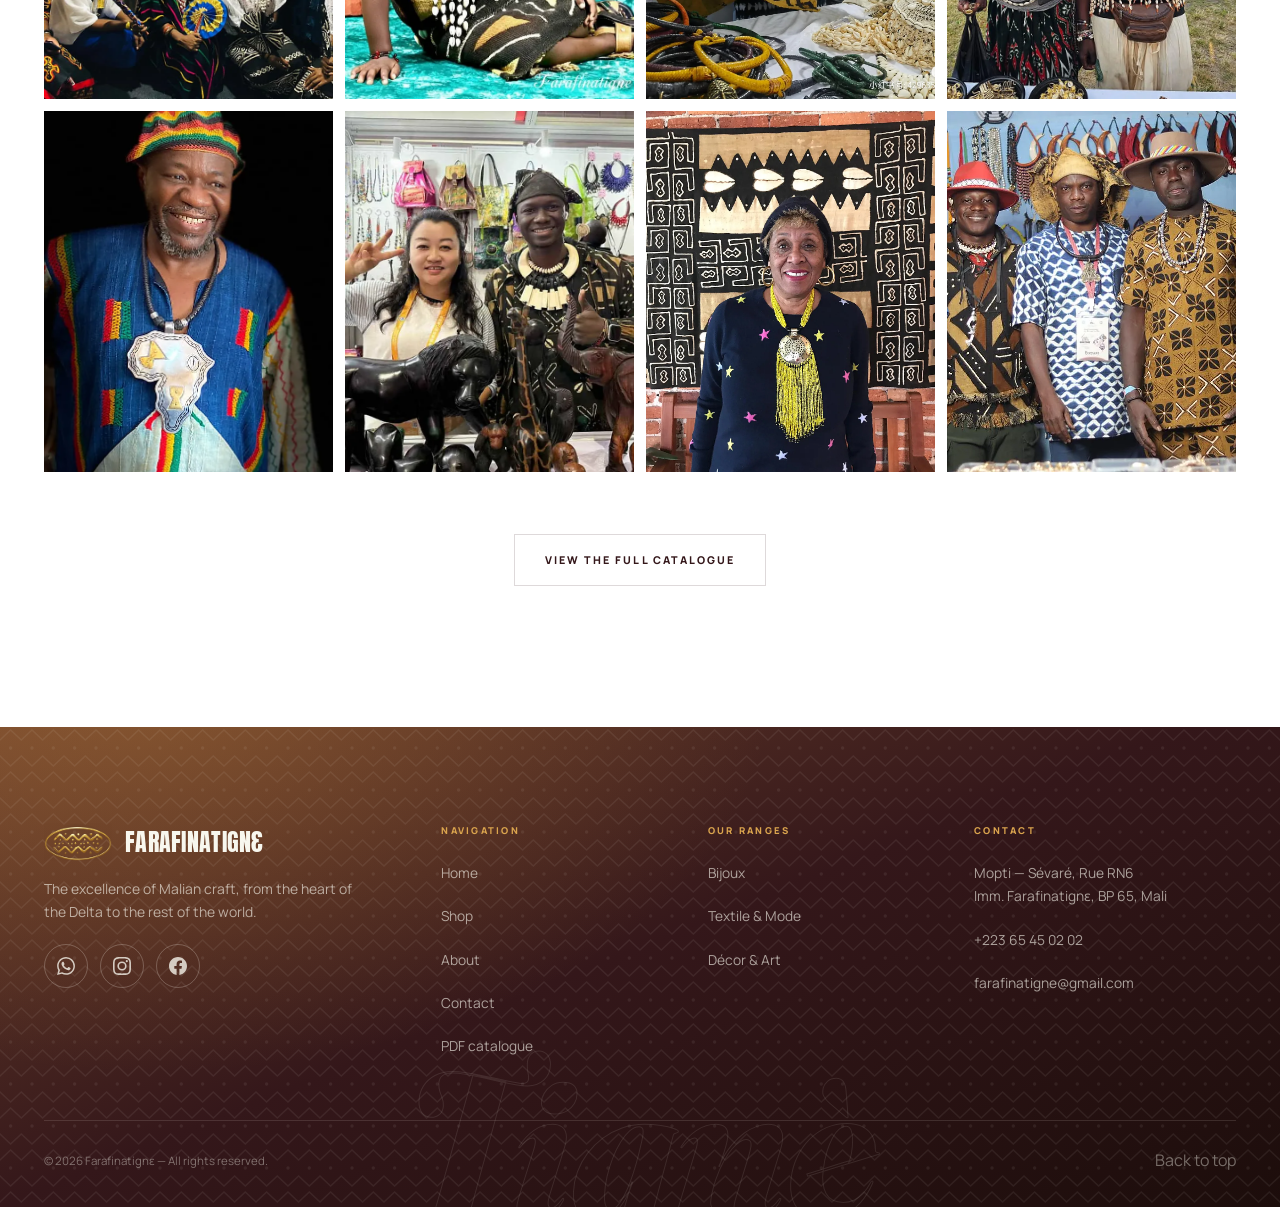
==== commit b22aa246: "Catalogue PDF : formulaire de contact avant telechargement Le catalogue redemande un nom et un moyen" ====
--- a/a-propos.html
+++ b/a-propos.html
@@ -42,7 +42,7 @@
 <!-- Ɛ et ɛ sont absents des sous-ensembles Fraunces et Manrope : repli dédié sur ces deux glyphes -->
 <link href="https://fonts.googleapis.com/css2?family=Noto+Serif:ital,wght@0,400..700;1,400..700&text=%C6%90%C9%9B&display=swap" rel="stylesheet">
 <link href="https://fonts.googleapis.com/css2?family=Noto+Sans:ital,wght@0,300..800;1,300..800&text=%C6%90%C9%9B&display=swap" rel="stylesheet">
-<link rel="stylesheet" href="style.css?v=1885f15e">
+<link rel="stylesheet" href="style.css?v=7e9348a0">
 </head>
 <body>
 
@@ -451,6 +451,44 @@
   </div>
 </aside>
 
+<!-- ===== MODALE CATALOGUE ===== -->
+<div class="modal" id="pdf-modal" role="dialog" aria-modal="true" aria-labelledby="pdf-modal-title">
+  <div class="modal__box">
+    <button class="modal__close" data-pdf-close aria-label="Fermer">&times;</button>
+    <span class="eyebrow" data-i18n="pdf.eyebrow">Catalogue grossiste</span>
+    <h3 id="pdf-modal-title" data-i18n="pdf.form.title">Accès au catalogue grossiste</h3>
+    <p data-i18n="pdf.form.lead">Merci de vous présenter — le nom et un moyen de vous recontacter suffisent, le téléchargement démarre aussitôt.</p>
+    <form id="pdf-form" novalidate>
+      <div class="form__row">
+        <div class="field">
+          <label for="pdf-prenom" data-i18n="pdf.form.prenom">Prénom</label>
+          <input id="pdf-prenom" name="prenom" type="text" required autocomplete="given-name">
+        </div>
+        <div class="field">
+          <label for="pdf-nom" data-i18n="pdf.form.nom">Nom</label>
+          <input id="pdf-nom" name="nom" type="text" required autocomplete="family-name">
+        </div>
+      </div>
+      <div class="field">
+        <label for="pdf-company" data-i18n="pdf.form.company">Entreprise (facultatif)</label>
+        <input id="pdf-company" name="company" type="text" autocomplete="organization">
+      </div>
+      <div class="form__row">
+        <div class="field">
+          <label for="pdf-phone" data-i18n="pdf.form.phone">Téléphone</label>
+          <input id="pdf-phone" name="phone" type="tel" autocomplete="tel">
+        </div>
+        <div class="field">
+          <label for="pdf-email" data-i18n="pdf.form.email">E-mail</label>
+          <input id="pdf-email" name="email" type="email" autocomplete="email">
+        </div>
+      </div>
+      <button type="submit" class="btn btn--solid btn--full" data-i18n="pdf.form.submit">Recevoir le catalogue</button>
+      <p class="form__msg" id="pdf-msg"></p>
+    </form>
+  </div>
+</div>
+
 <!-- ===== UTILITAIRES ===== -->
 <div class="lightbox" id="lightbox"><button class="lightbox__close" id="lightbox-close" aria-label="Fermer">&times;</button><img src="" alt="" id="lightbox-img"></div>
 <div class="toast" id="toast"><svg viewBox="0 0 24 24" fill="none" stroke="currentColor" stroke-width="2.6"><polyline points="20 6 9 17 4 12"/></svg><span id="toast-msg"></span></div>
@@ -459,9 +497,9 @@
   <svg viewBox="0 0 24 24"><path d="M.06 24l1.69-6.16A11.87 11.87 0 01.16 11.9C.16 5.35 5.5.01 12.05.01c3.15 0 6.11 1.23 8.34 3.46a11.78 11.78 0 013.46 8.44c0 6.54-5.34 11.88-11.85 11.88-2.01 0-3.98-.51-5.72-1.49L.06 24zm6.59-3.23c1.64.98 3.24 1.49 4.91 1.49 5.44 0 9.86-4.4 9.86-9.81a9.78 9.78 0 00-2.88-6.96 9.85 9.85 0 00-7-2.88C6.05 2.6 1.63 7 1.62 12.42c0 1.74.47 3.4 1.35 4.95l-.98 3.58 3.66-.96zM17.47 14.38c-.3-.15-1.76-.87-2.03-.97-.27-.1-.47-.15-.67.15-.2.3-.77.97-.94 1.16-.17.2-.35.22-.64.08-.3-.15-1.26-.46-2.39-1.48-.88-.79-1.48-1.76-1.65-2.06-.17-.3-.02-.46.13-.6.13-.14.3-.35.45-.52.15-.18.2-.3.3-.5.1-.2.05-.37-.03-.52-.07-.15-.67-1.61-.92-2.21-.24-.58-.49-.5-.67-.51h-.57c-.2 0-.52.07-.79.37-.27.3-1.04 1.02-1.04 2.48s1.07 2.87 1.21 3.07c.15.2 2.1 3.2 5.08 4.49.71.3 1.26.49 1.69.62.71.23 1.36.2 1.87.12.57-.09 1.76-.72 2-1.41.25-.7.25-1.29.18-1.42-.08-.12-.28-.2-.58-.34"/></svg>
 </a>
 
-<script src="js/i18n.js?v=53db2ddc"></script>
+<script src="js/i18n.js?v=d21c833c"></script>
 <script src="js/products.js?v=88634271"></script>
-<script src="js/common.js?v=8f03bf82"></script>
+<script src="js/common.js?v=84e5b7bb"></script>
 <script src="js/cart.js?v=93d870fb"></script>
 <script src="js/commande.js?v=72a6bade"></script>
 <script src="js/home.js?v=53845130"></script>
--- a/style.css
+++ b/style.css
@@ -1092,6 +1092,25 @@
 /* =========================================================
    MODALE CATALOGUE
    ========================================================= */
+.modal {
+  position: fixed; inset: 0; z-index: 90; display: grid; place-items: center; padding: var(--pad);
+  background: rgba(28, 13, 11, .58);
+  backdrop-filter: blur(5px); -webkit-backdrop-filter: blur(5px);
+  opacity: 0; pointer-events: none; transition: opacity .3s;
+}
+.modal.open { opacity: 1; pointer-events: auto; }
+.modal__box {
+  width: min(520px, 100%); max-height: 92vh; overflow-y: auto;
+  background: var(--ivory); padding: clamp(24px, 4vw, 40px); position: relative;
+  box-shadow: 0 30px 70px rgba(28, 13, 11, .3);
+  transform: translateY(16px); transition: transform .35s cubic-bezier(.16, 1, .3, 1);
+}
+.modal.open .modal__box { transform: none; }
+.modal__close { position: absolute; top: 10px; right: 12px; width: 40px; height: 40px; font-size: 1.6rem; color: var(--tx-3); }
+.modal__close:hover { color: var(--ink); }
+.modal__box h3 { font-family: var(--font-display); font-size: 1.75rem; font-weight: 600; margin: 4px 0 10px; letter-spacing: -.02em; }
+.modal__box > p { color: var(--tx-2); font-size: .88rem; margin-bottom: 22px; }
+
 /* =========================================================
    FLOTTANTS
    Retires par erreur avec la modale du catalogue : sans eux la
@@ -1369,7 +1388,7 @@
 :root[data-theme="dark"] .section--sand  { background: rgba(255, 255, 255, .05); }
 :root[data-theme="dark"] .nav__menu,
 :root[data-theme="dark"] .cart,
-:root[data-theme="dark"] .pdf-gate__box,
+:root[data-theme="dark"] .modal__box,
 :root[data-theme="dark"] .lightbox img { background: #2A1917; }
 :root[data-theme="dark"] .filters { background: rgba(28, 13, 11, .72); backdrop-filter: blur(8px); }
 :root[data-theme="dark"] .marquee { background: rgba(255, 255, 255, .04); }
@@ -1571,7 +1590,7 @@
 }
 
 @media print {
-  .nav, .topbar, .whatsapp-float, .to-top, .cart, .overlay, .filters { display: none !important; }
+  .nav, .topbar, .whatsapp-float, .to-top, .cart, .overlay, .modal, .filters { display: none !important; }
   body { background: #fff; color: #111; }
   .footer, .craft { background: #fff; color: #111; }
 }
